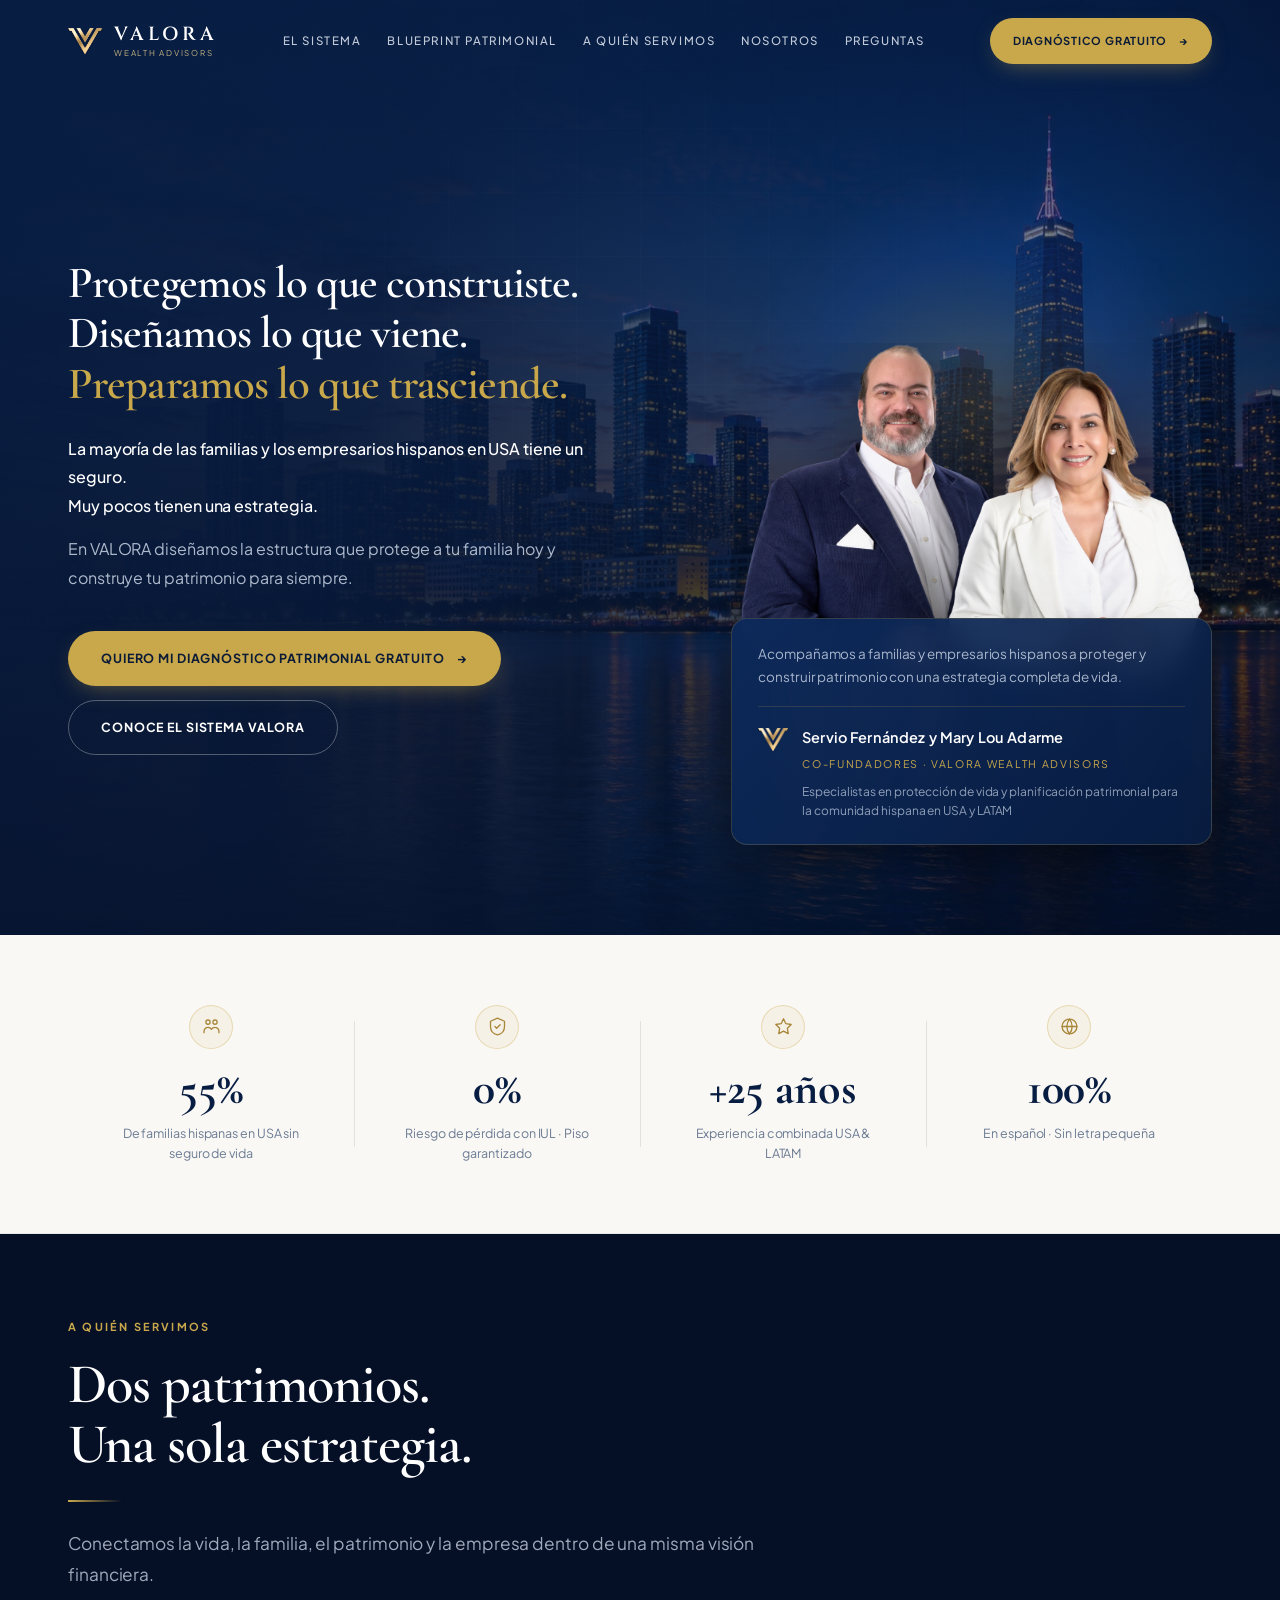
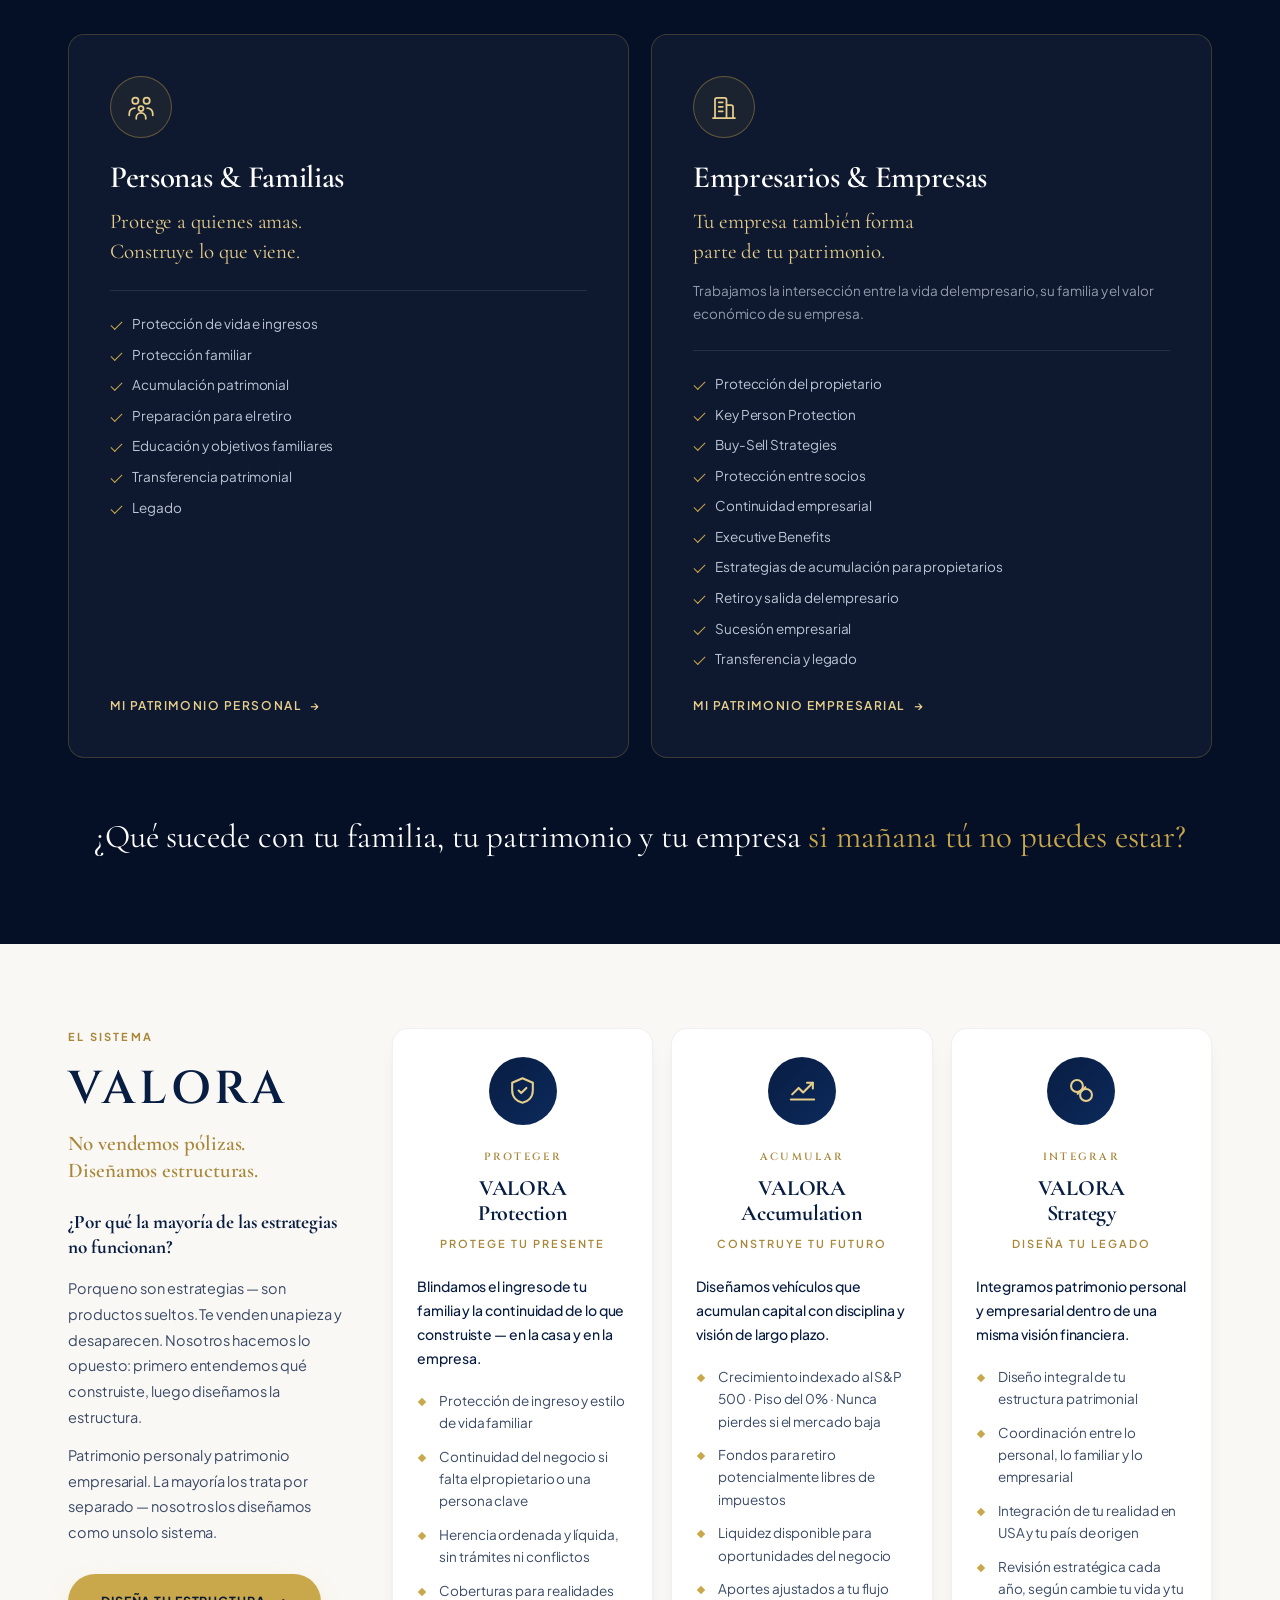
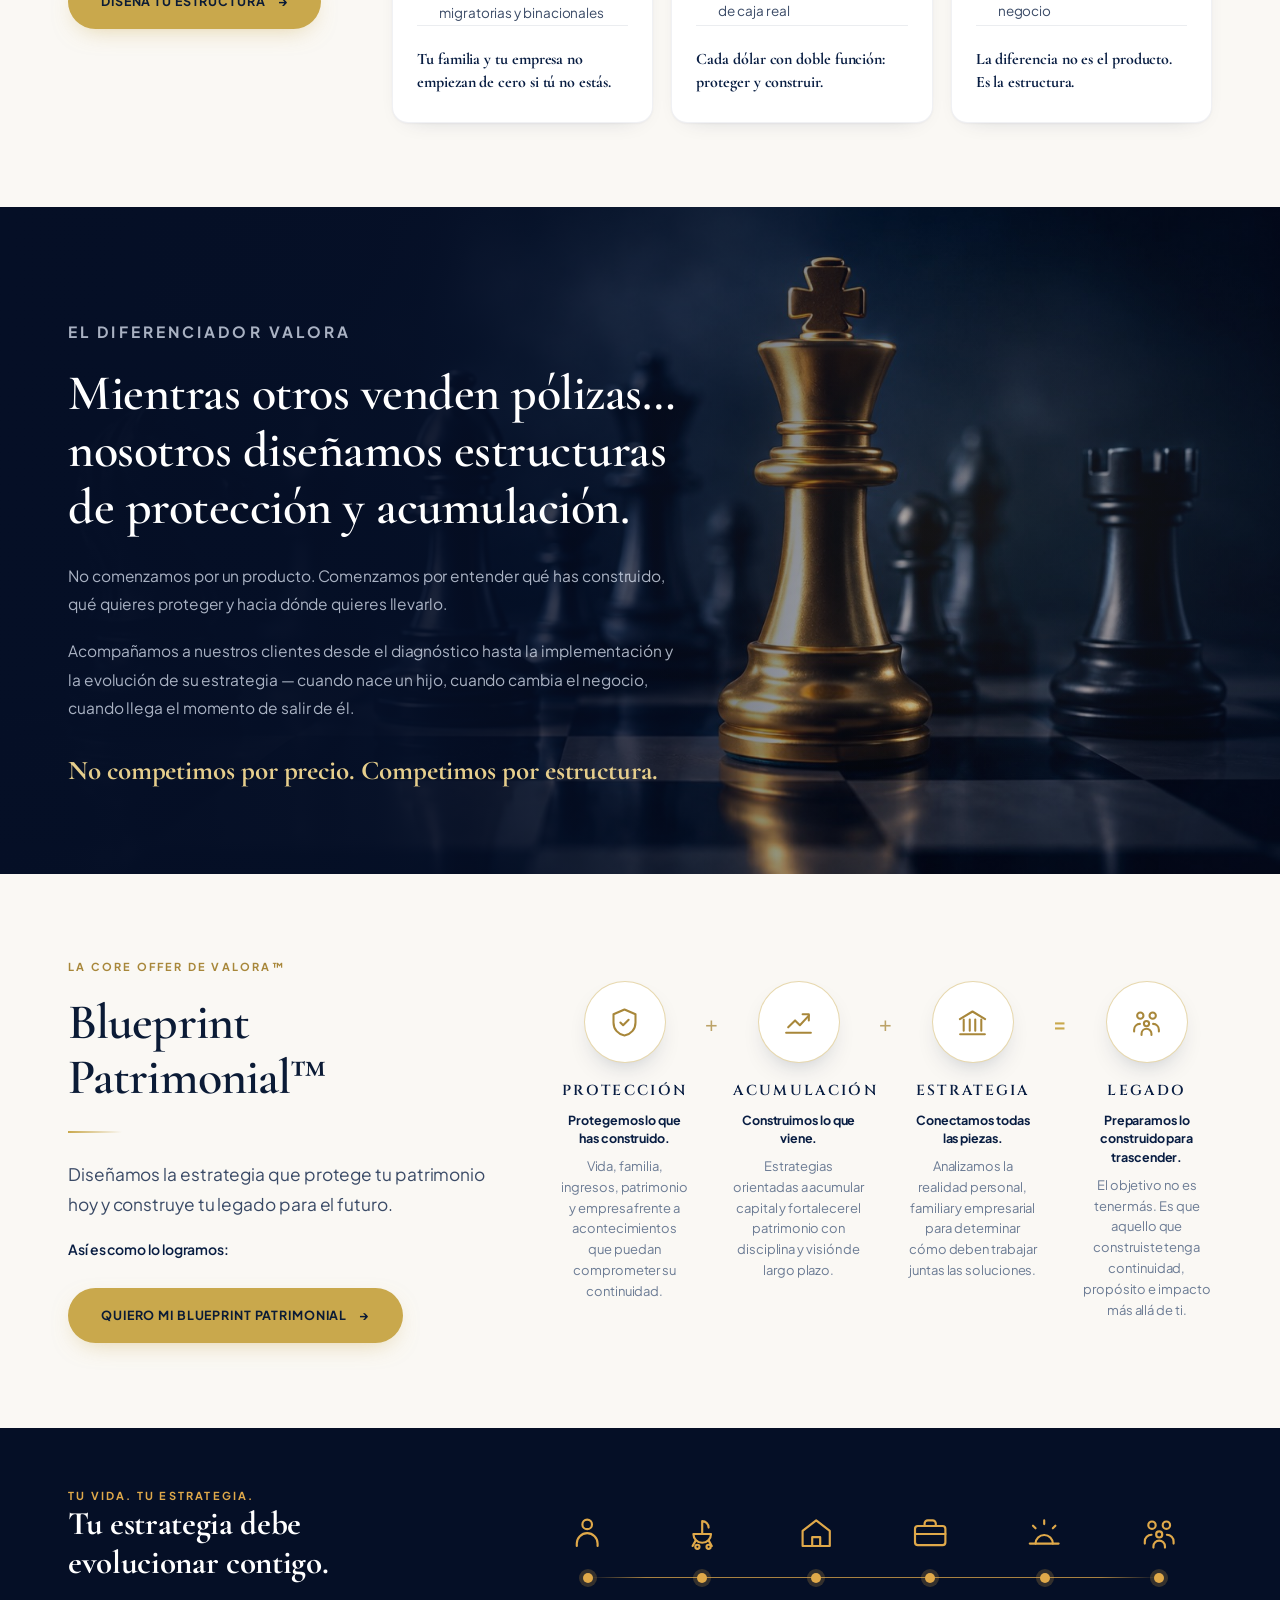
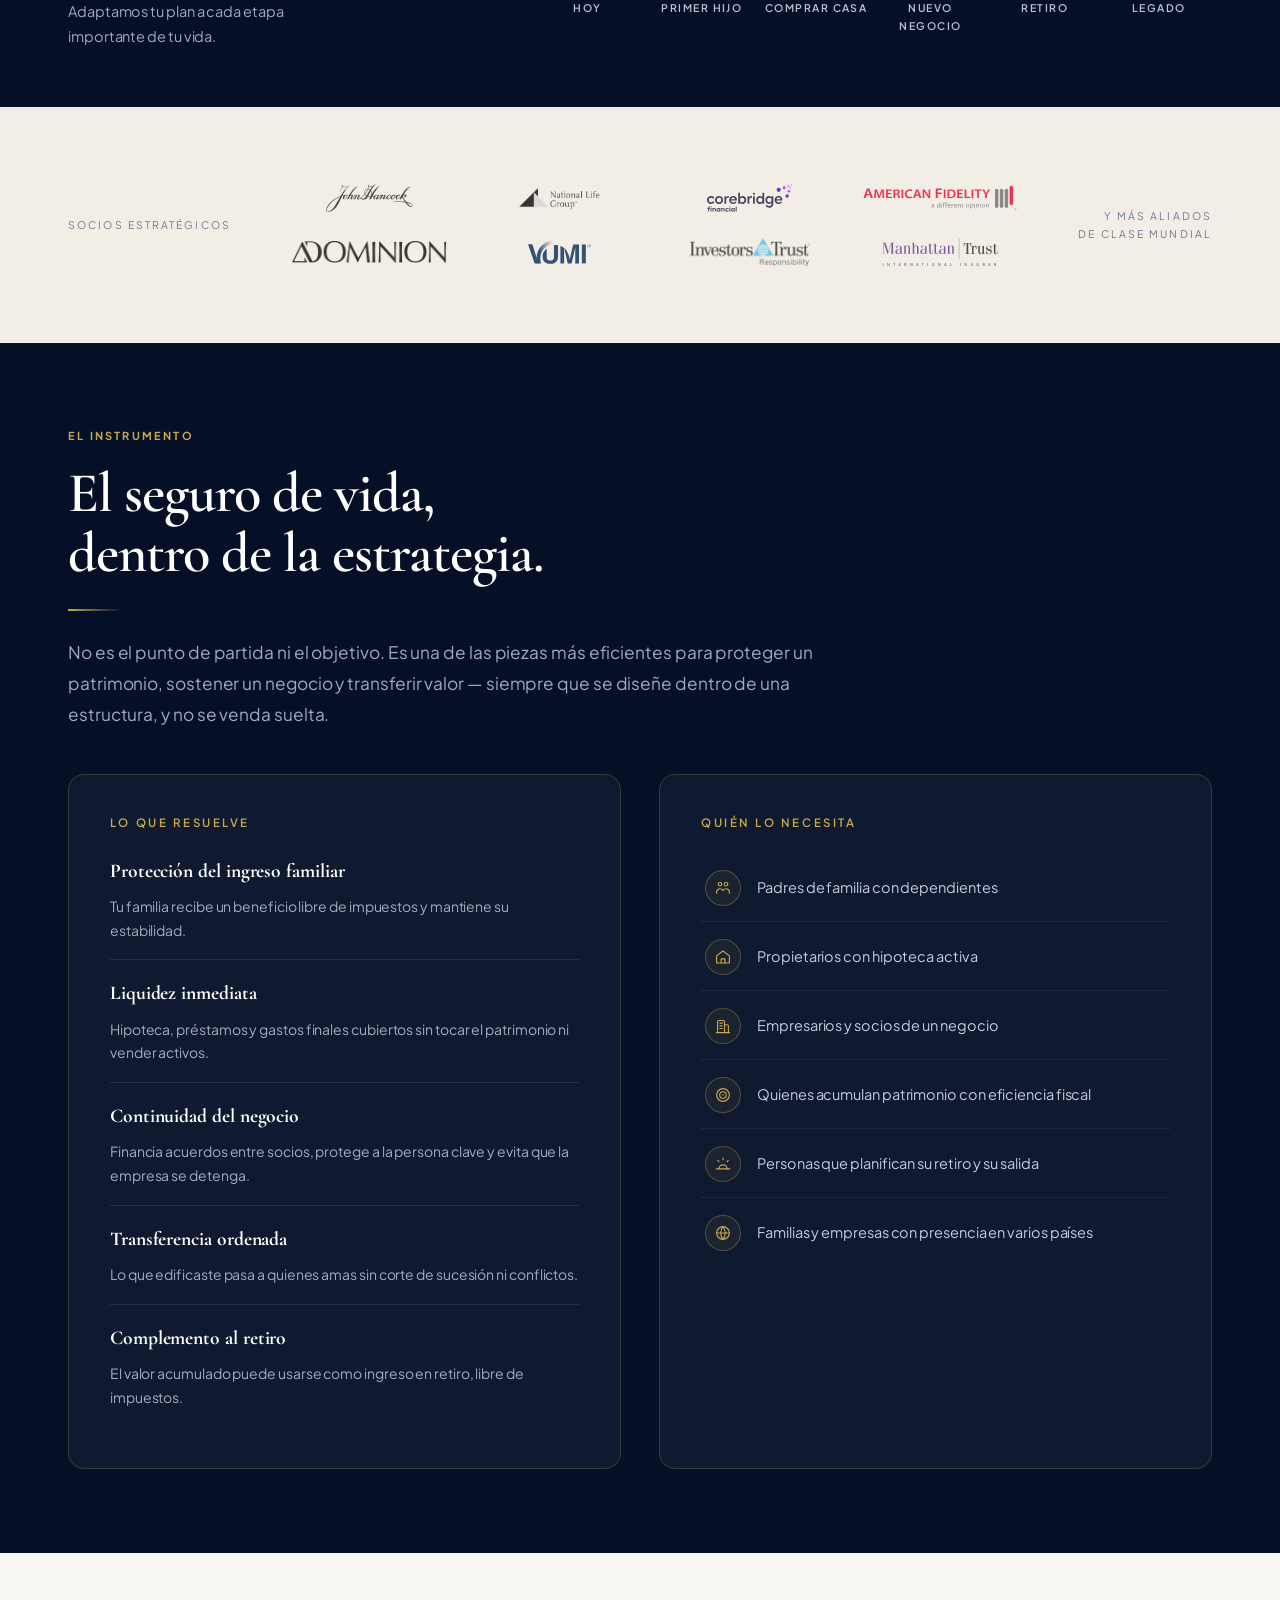
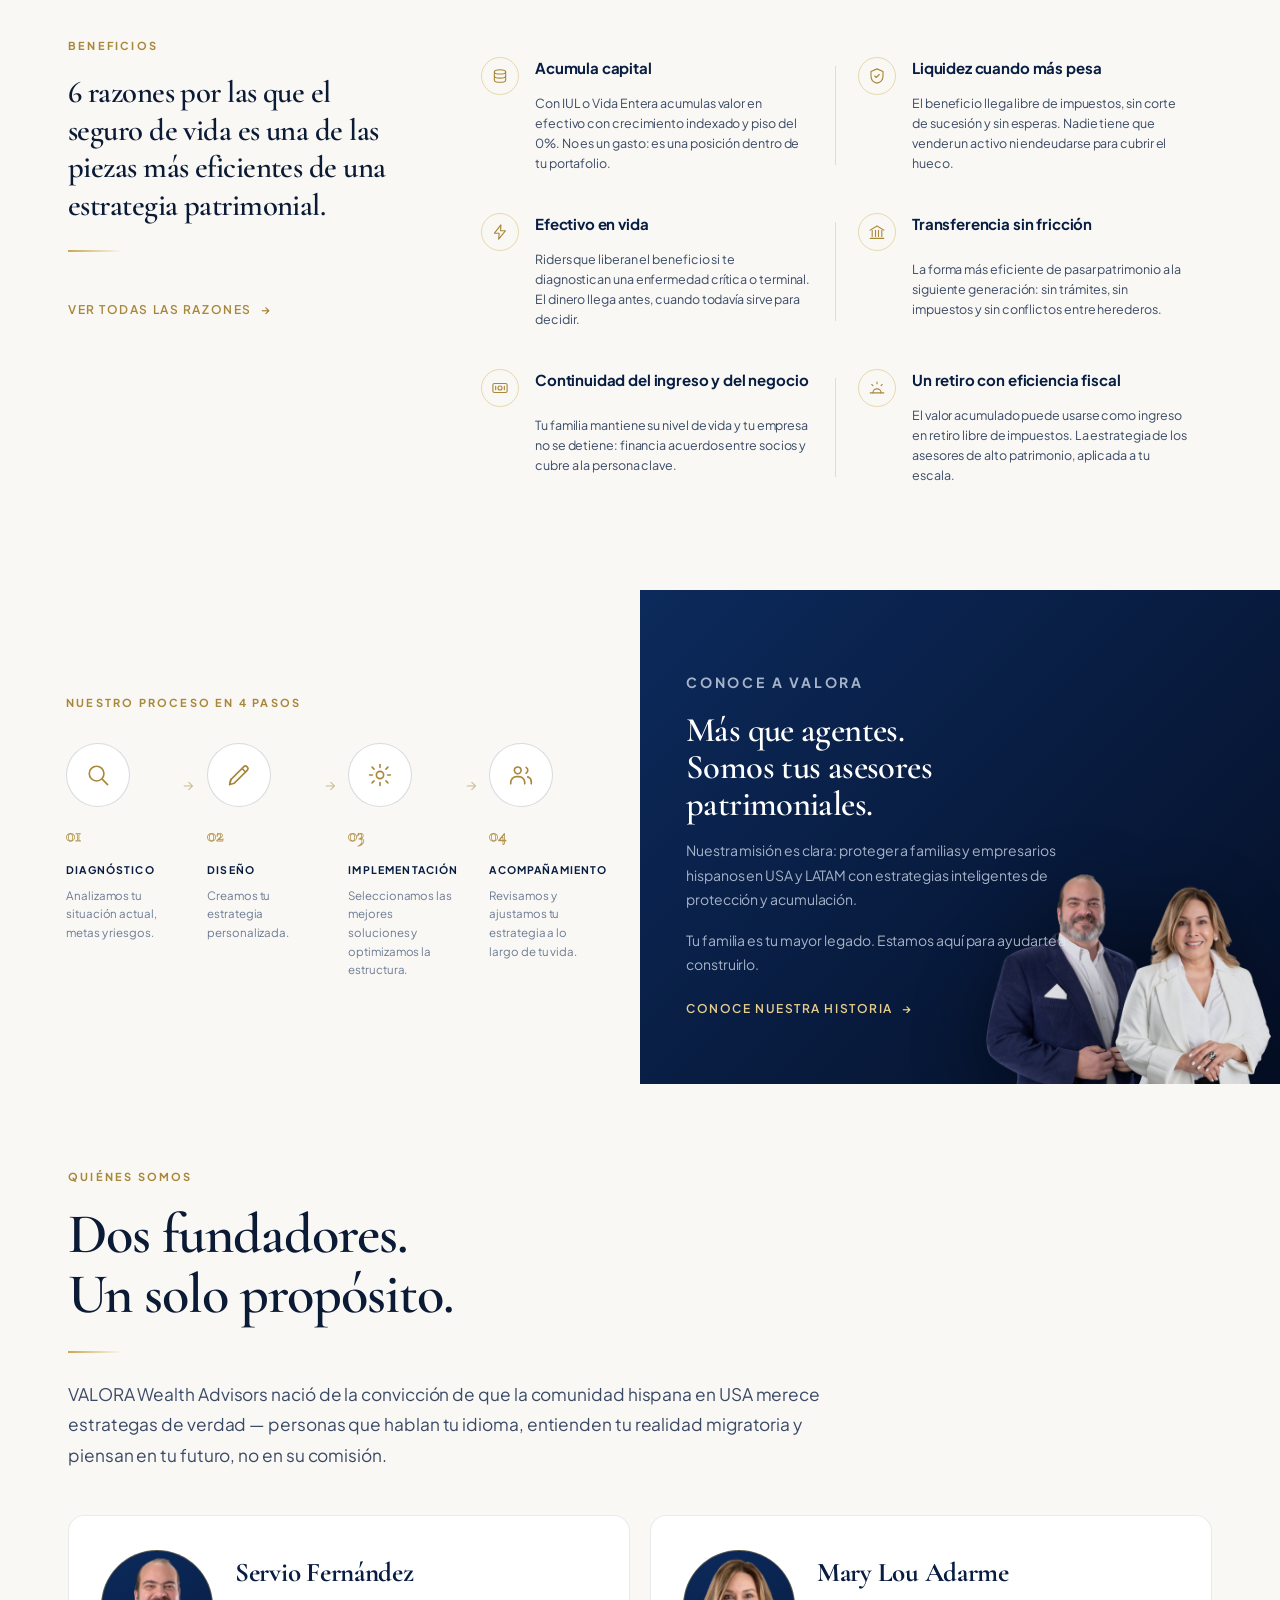
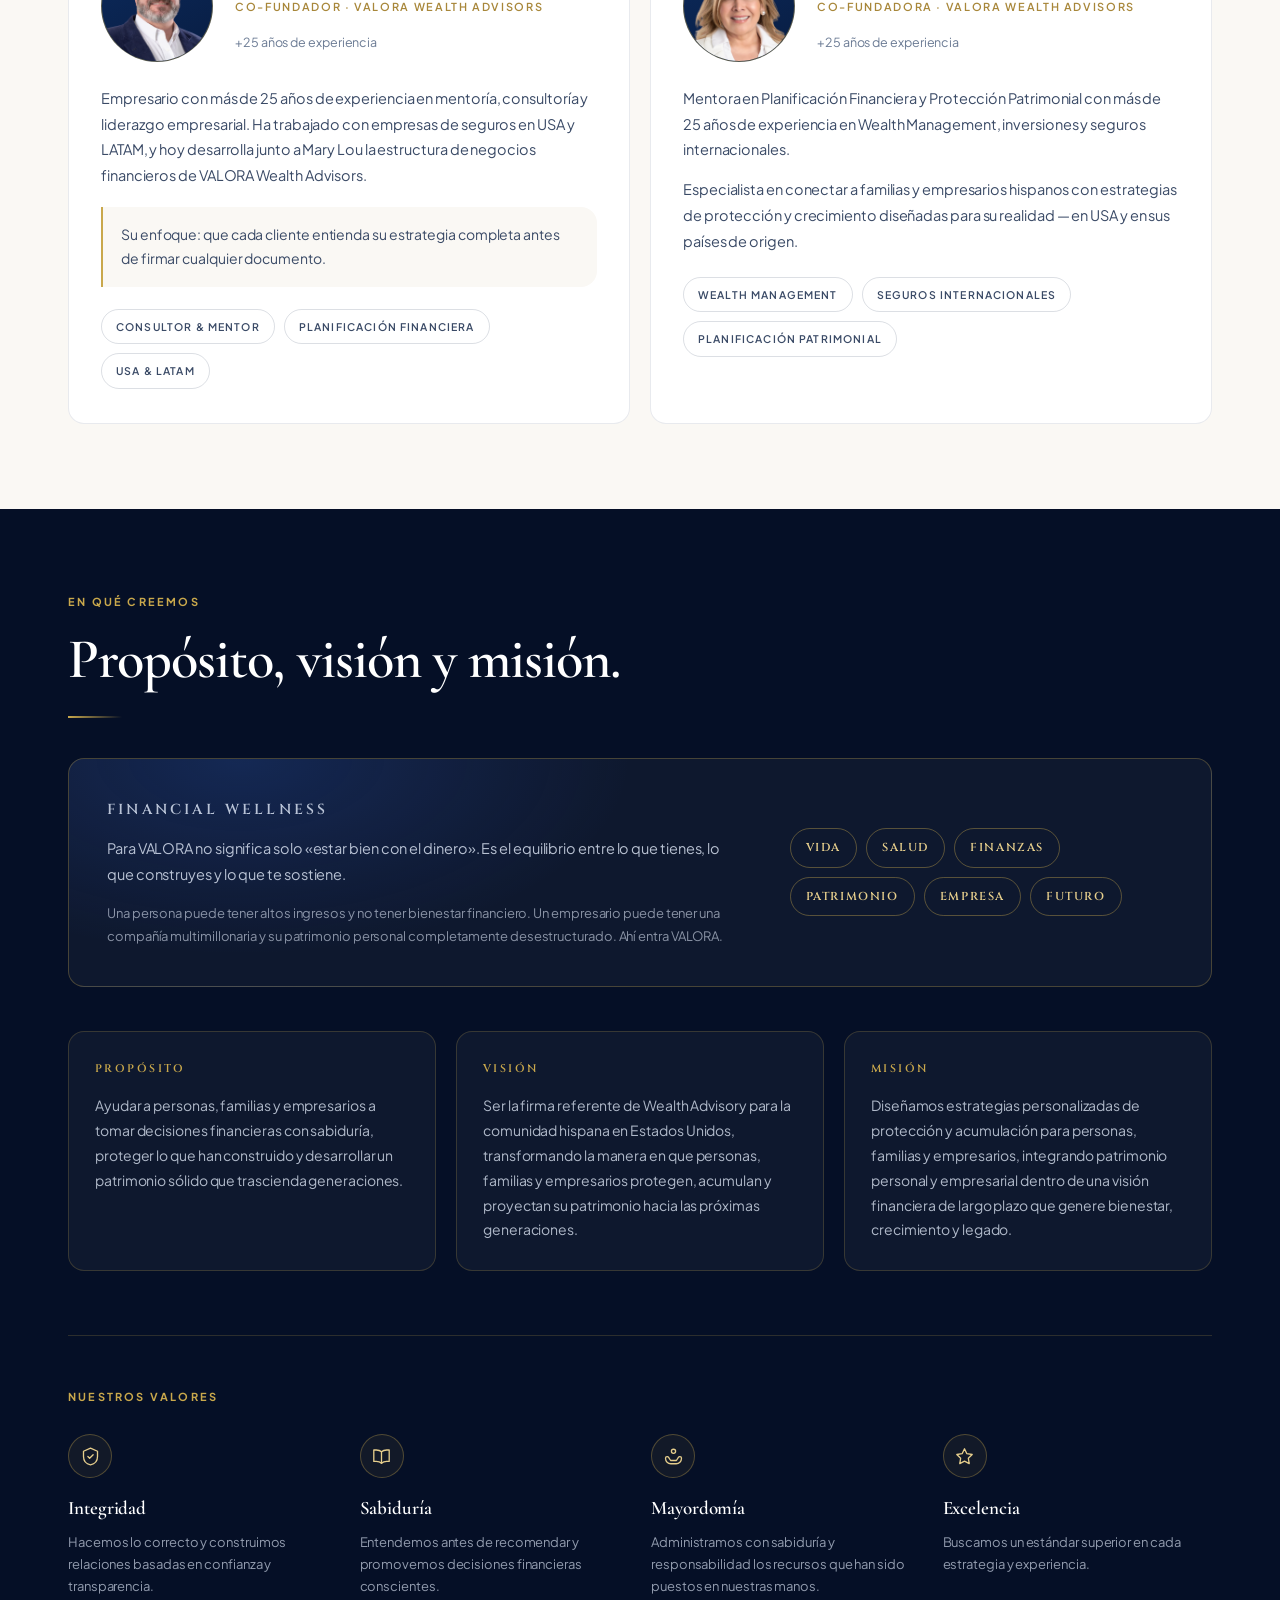
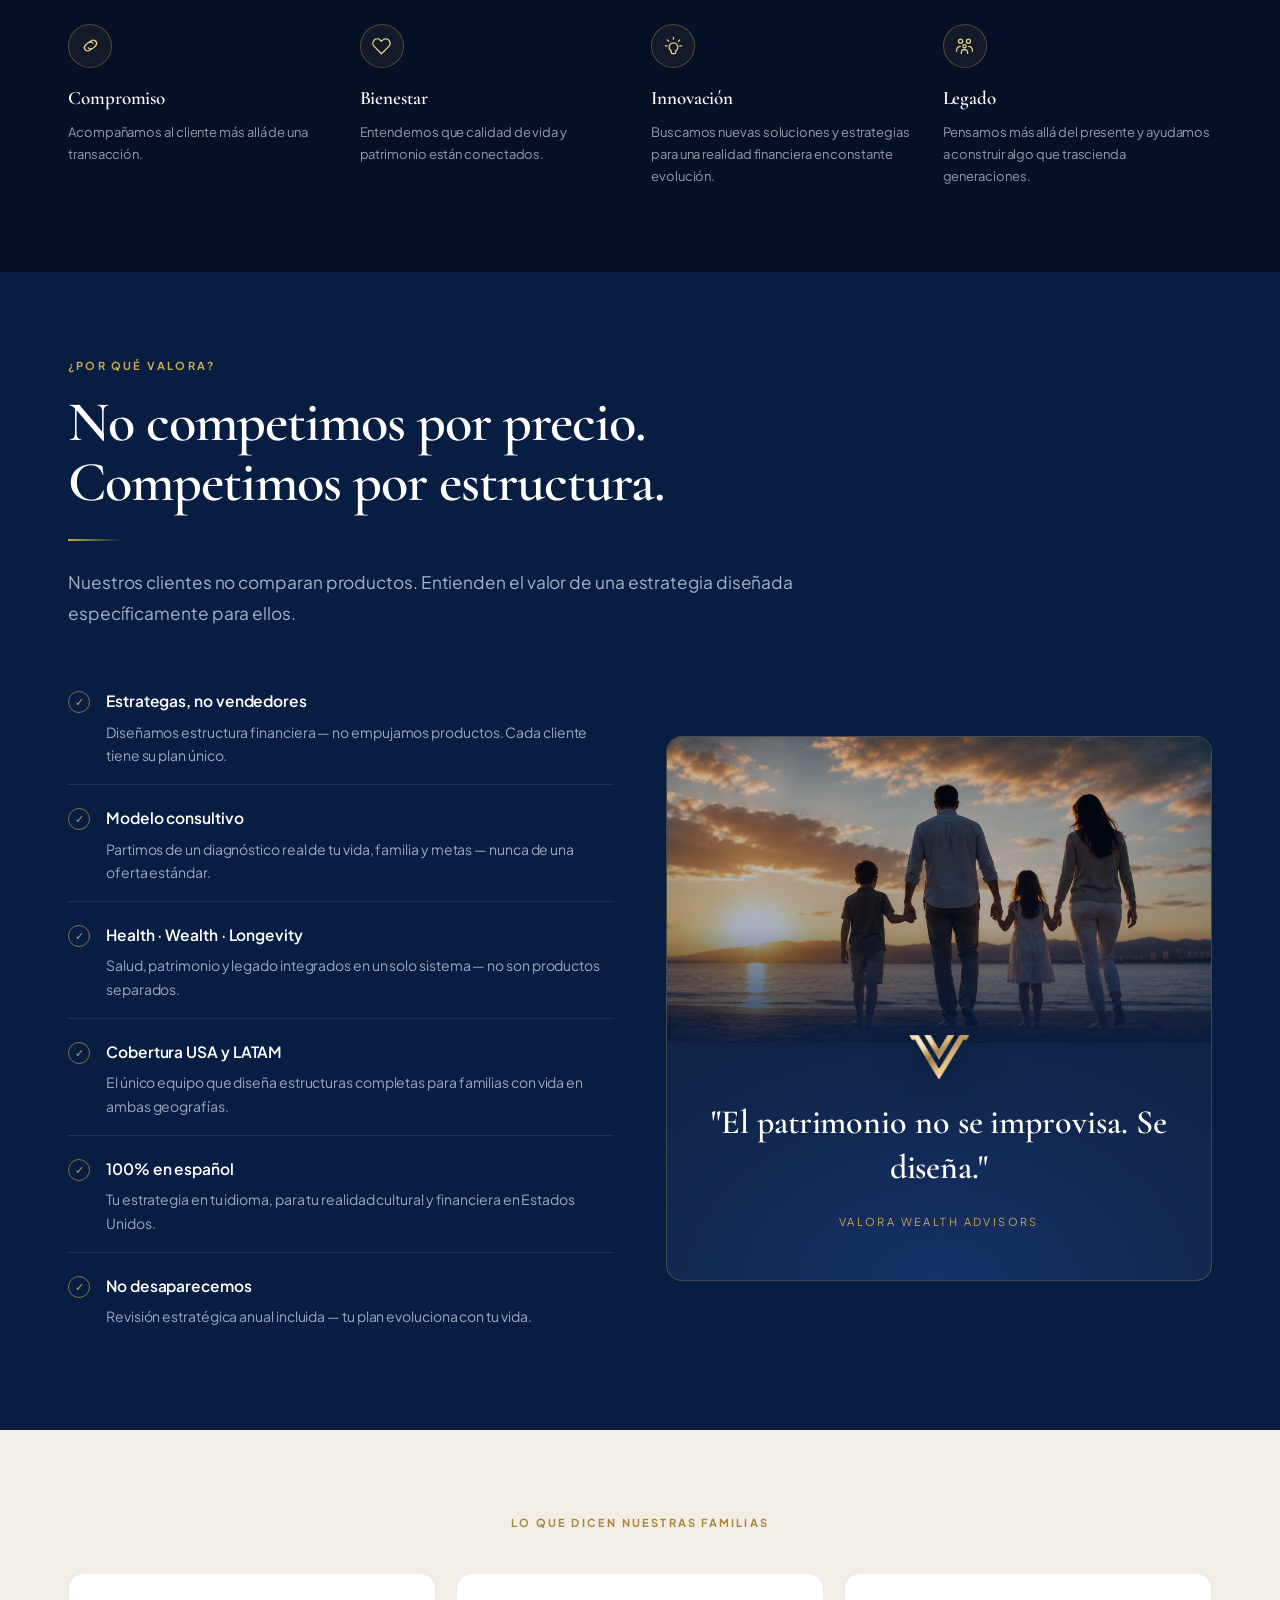
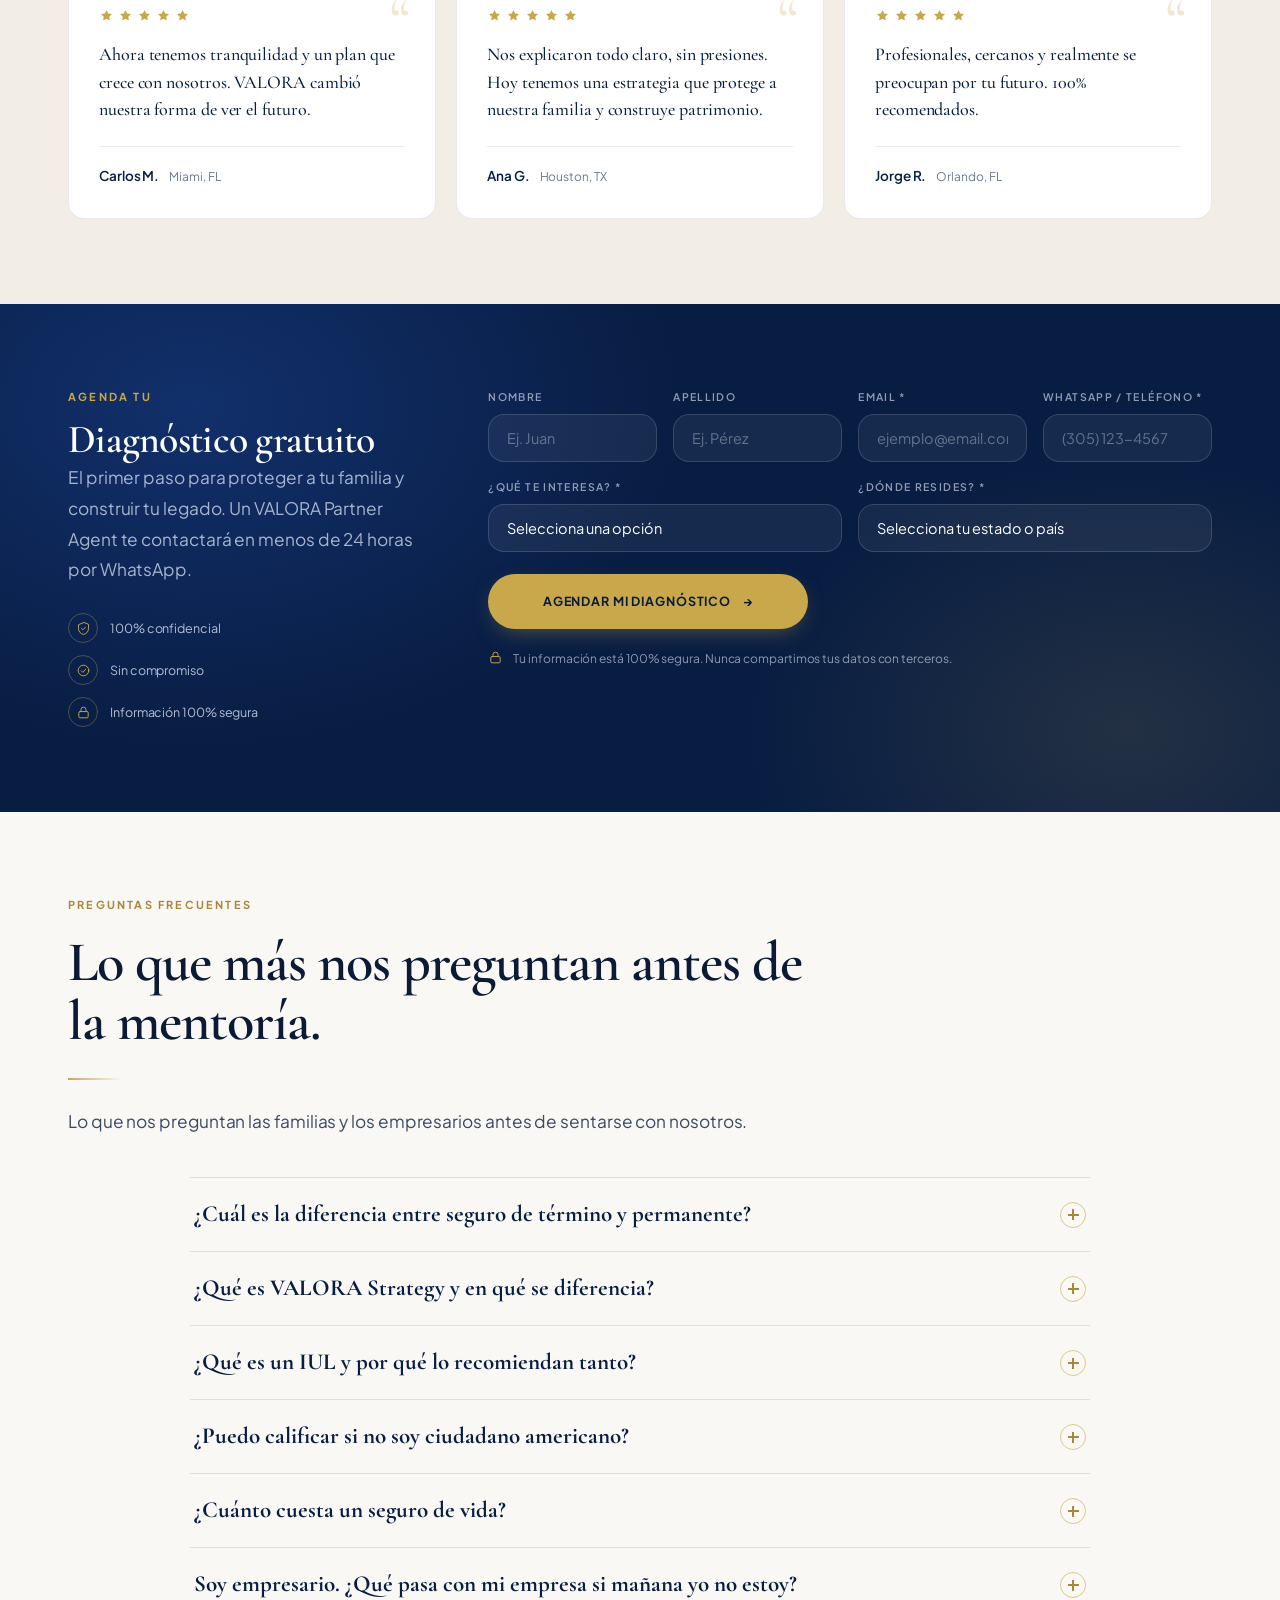
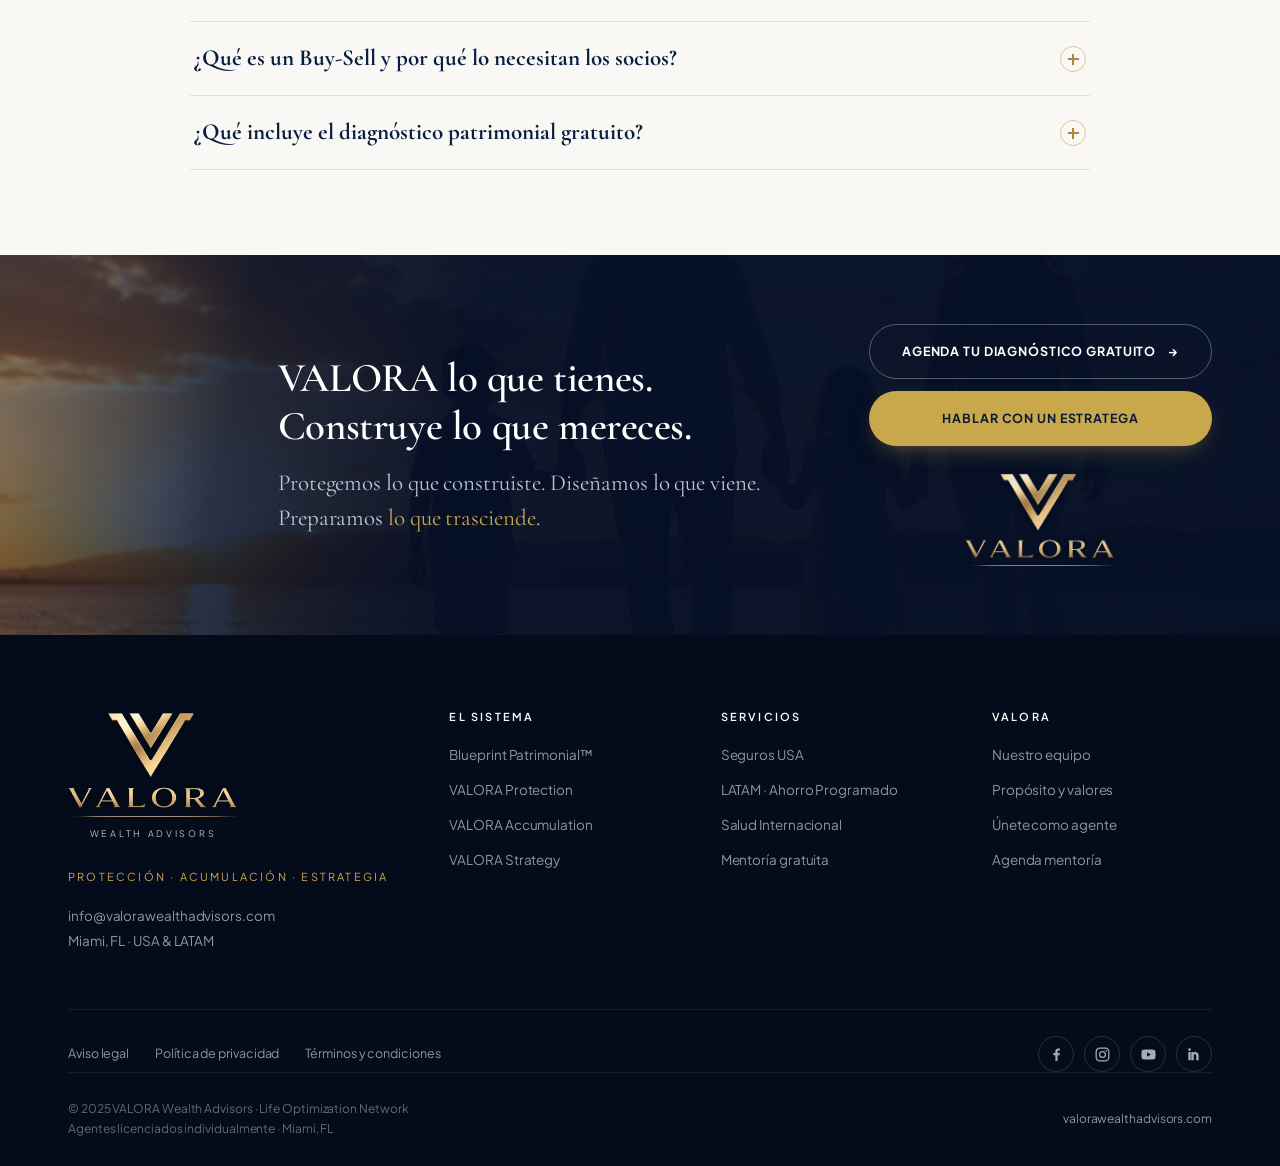
==== index.html @ c7c979b7 "La fórmula es Protección + Acumulación + Estrategia = Legado El último conector deja de ser una flec" ====
<!doctype html>
<html lang="es">
<head>
<meta charset="utf-8">
<meta name="viewport" content="width=device-width,initial-scale=1">
<title>VALORA Wealth Advisors — Protegemos lo que construiste. Diseñamos lo que viene.</title>
<meta name="description" content="Diseñamos la estrategia que protege tu patrimonio hoy y construye tu legado para el futuro. Protección, acumulación y planificación patrimonial para familias y empresarios hispanos en USA y LATAM. 100% en español.">
<link rel="canonical" href="https://valorawealthadvisors.com/">
<meta name="theme-color" content="#081D42">

<meta property="og:type" content="website">
<meta property="og:locale" content="es_ES">
<meta property="og:site_name" content="VALORA">
<meta property="og:url" content="https://valorawealthadvisors.com/">
<meta property="og:title" content="VALORA Wealth Advisors — Protegemos lo que construiste. Diseñamos lo que viene.">
<meta property="og:description" content="La mayoría de familias y empresarios hispanos en USA tiene un seguro. Muy pocos tienen una estrategia.">
<meta property="og:image" content="https://valorawealthadvisors.com/assets/og-image.png">
<meta property="og:image:width" content="1200">
<meta property="og:image:height" content="630">
<meta name="twitter:card" content="summary_large_image">

<link rel="icon" href="/assets/favicon.png" type="image/png">
<link rel="apple-touch-icon" href="/assets/apple-touch-icon.png">

<link rel="preconnect" href="https://fonts.googleapis.com">
<link rel="preconnect" href="https://fonts.gstatic.com" crossorigin>
<link href="https://fonts.googleapis.com/css2?family=Cinzel:wght@400;600&family=Cormorant+Garamond:wght@300;400;500;600;700&family=Plus+Jakarta+Sans:wght@300;400;500;600;700;800&display=swap" rel="stylesheet">
<link rel="preload" as="image" href="/assets/hero-skyline.jpg" fetchpriority="high">
<link rel="stylesheet" href="/styles.css">
</head>
<body>

<!-- ═══════════ HEADER ═══════════ -->
<header class="hdr" id="hdr">
  <div class="wrap">
    <a class="brand" href="#top" aria-label="VALORA — inicio">
      <img src="/assets/mark.png" alt="" width="34">
      <span class="brand-txt"><b>VALORA</b><span>Wealth Advisors</span></span>
    </a>
    <nav class="nav" id="nav">
      <a href="#sistema">El Sistema</a>
      <a href="#blueprint">Blueprint Patrimonial</a>
      <a href="#rutas">A quién servimos</a>
      <a href="#nosotros">Nosotros</a>
      <a href="#preguntas">Preguntas</a>
    </nav>
    <a class="btn btn-gold" href="#diagnostico">Diagnóstico gratuito<span class="ar">→</span></a>
    <button class="burger" id="burger" aria-label="Abrir menú" aria-expanded="false" aria-controls="nav">
      <span></span><span></span><span></span>
    </button>
  </div>
</header>

<!-- ═══════════ 1 · HERO ═══════════ -->
<section class="hero" id="top">
  <div class="wrap">
    <div class="hero-grid">
      <div>
        <h1>
          <span>Protegemos lo que construiste.</span>
          <span>Diseñamos lo que viene.</span>
          <span class="gold">Preparamos lo que trasciende.</span>
        </h1>
        <p class="hero-sub">
          <b>La mayoría de las familias y los empresarios hispanos en USA tiene un seguro.<br>Muy pocos tienen una estrategia.</b>
          En VALORA diseñamos la estructura que protege a tu familia hoy
          y construye tu patrimonio para siempre.
        </p>
        <div class="hero-cta">
          <a class="btn btn-gold" href="#diagnostico">Quiero mi diagnóstico patrimonial gratuito<span class="ar">→</span></a>
          <a class="btn btn-ghost" href="#sistema">Conoce el Sistema VALORA</a>
        </div>
      </div>

      <div>
        <div class="hero-art">
          <div class="founders-img">
            <img src="/assets/servio.png" alt="Servio Fernández, Co-Fundador de VALORA Wealth Advisors" width="700" height="867" fetchpriority="high">
            <img src="/assets/marylou.png" alt="Mary Lou Adarme, Co-Fundadora de VALORA Wealth Advisors" width="700" height="891" fetchpriority="high">
          </div>
        </div>
        <div class="founders-card">
          <p>Acompañamos a familias y empresarios hispanos a proteger y construir patrimonio con una estrategia completa de vida.</p>
          <div class="who">
            <img src="/assets/mark.png" alt="">
            <div>
              <b>Servio Fernández y Mary Lou Adarme</b>
              <em>Co-Fundadores · VALORA Wealth Advisors</em>
              <small>Especialistas en protección de vida y planificación patrimonial para la comunidad hispana en USA y LATAM</small>
            </div>
          </div>
        </div>
      </div>
    </div>
  </div>
</section>

<!-- ═══════════ 2 · TRUST BAR ═══════════ -->
<section class="trust">
  <div class="wrap">
    <div class="trust-grid rv">
      <div class="trust-item"><span class="ico" aria-hidden="true"><svg viewBox="0 0 24 24" fill="none" stroke="currentColor" stroke-width="1.5" stroke-linecap="round" stroke-linejoin="round"><circle cx="8" cy="7" r="2.4"/><circle cx="16" cy="7" r="2.4"/><path d="M3.5 19v-1.5A4.5 4.5 0 0 1 8 13c1.6 0 3 .8 4 2.1"/><path d="M12 15.1A4.5 4.5 0 0 1 16 13a4.5 4.5 0 0 1 4.5 4.5V19"/></svg></span><b>55%</b><span class="txt">De familias hispanas en USA sin seguro de vida</span></div>
      <div class="trust-item"><span class="ico" aria-hidden="true"><svg viewBox="0 0 24 24" fill="none" stroke="currentColor" stroke-width="1.5" stroke-linecap="round" stroke-linejoin="round"><path d="M12 2.5 4 6v6c0 5 3.4 8.6 8 9.5 4.6-.9 8-4.5 8-9.5V6z"/><path d="m9 12 2 2 4-4"/></svg></span><b>0%</b><span class="txt">Riesgo de pérdida con IUL · Piso garantizado</span></div>
      <div class="trust-item"><span class="ico" aria-hidden="true"><svg viewBox="0 0 24 24" fill="none" stroke="currentColor" stroke-width="1.5" stroke-linecap="round" stroke-linejoin="round"><path d="m12 3.2 2.7 5.6 6.1.9-4.4 4.3 1 6.1-5.4-2.9-5.4 2.9 1-6.1L3.2 9.7l6.1-.9z"/></svg></span><b>+25 años</b><span class="txt">Experiencia combinada USA &amp; LATAM</span></div>
      <div class="trust-item"><span class="ico" aria-hidden="true"><svg viewBox="0 0 24 24" fill="none" stroke="currentColor" stroke-width="1.5" stroke-linecap="round" stroke-linejoin="round"><circle cx="12" cy="12" r="8.5"/><path d="M3.5 12h17"/><path d="M12 3.5a13.5 13.5 0 0 1 0 17 13.5 13.5 0 0 1 0-17z"/></svg></span><b>100%</b><span class="txt">En español · Sin letra pequeña</span></div>
    </div>
  </div>
</section>

<!-- ═══════════ 2b · A QUIÉN SERVIMOS ═══════════ -->
<section class="sec rutas darker" id="rutas">
  <div class="wrap">
    <div class="rv rutas-head">
      <p class="eyebrow">A quién servimos</p>
      <h2 class="h2">Dos patrimonios.<br>Una sola estrategia.</h2>
      <div class="rule"></div>
      <p class="lead">
        Conectamos la vida, la familia, el patrimonio y la empresa dentro de
        una misma visión financiera.
      </p>
    </div>

    <div class="rutas-grid">
      <article class="ruta rv">
        <span class="ruta-ico" aria-hidden="true"><svg viewBox="0 0 24 24" fill="none" stroke="currentColor" stroke-width="1.4" stroke-linecap="round" stroke-linejoin="round"><circle cx="7.5" cy="7" r="2.5"/><circle cx="16.5" cy="7" r="2.5"/><circle cx="12" cy="13.2" r="2"/><path d="M2.6 18.6v-1.3A4.4 4.4 0 0 1 7 12.9"/><path d="M17 12.9a4.4 4.4 0 0 1 4.4 4.4v1.3"/><path d="M8.2 21.4v-.9a3.8 3.8 0 0 1 7.6 0v.9"/></svg></span>
        <h3>Personas &amp; Familias</h3>
        <p class="ruta-claim">Protege a quienes amas.<br>Construye lo que viene.</p>
        <ul>
            <li>Protección de vida e ingresos</li>
            <li>Protección familiar</li>
            <li>Acumulación patrimonial</li>
            <li>Preparación para el retiro</li>
            <li>Educación y objetivos familiares</li>
            <li>Transferencia patrimonial</li>
            <li>Legado</li>
        </ul>
        <a class="link-more" href="#diagnostico">Mi patrimonio personal<span class="ar">→</span></a>
      </article>

      <article class="ruta rv">
        <span class="ruta-ico" aria-hidden="true"><svg viewBox="0 0 24 24" fill="none" stroke="currentColor" stroke-width="1.4" stroke-linecap="round" stroke-linejoin="round"><path d="M3.2 20.8h17.6"/><path d="M4.8 20.8V6.2a1.6 1.6 0 0 1 1.6-1.6h6a1.6 1.6 0 0 1 1.6 1.6v14.6"/><path d="M14 10.4h3.6a1.6 1.6 0 0 1 1.6 1.6v8.8"/><path d="M7.8 8.2h3.2M7.8 11.8h3.2M7.8 15.4h3.2"/></svg></span>
        <h3>Empresarios &amp; Empresas</h3>
        <p class="ruta-claim">Tu empresa también forma<br>parte de tu patrimonio.</p>
        <p class="ruta-sub">
          Trabajamos la intersección entre la vida del empresario, su familia
          y el valor económico de su empresa.
        </p>
        <ul>
            <li>Protección del propietario</li>
            <li>Key Person Protection</li>
            <li>Buy-Sell Strategies</li>
            <li>Protección entre socios</li>
            <li>Continuidad empresarial</li>
            <li>Executive Benefits</li>
            <li>Estrategias de acumulación para propietarios</li>
            <li>Retiro y salida del empresario</li>
            <li>Sucesión empresarial</li>
            <li>Transferencia y legado</li>
        </ul>
        <a class="link-more" href="#diagnostico">Mi patrimonio empresarial<span class="ar">→</span></a>
      </article>
    </div>

    <p class="rutas-q rv">
      ¿Qué sucede con tu familia, tu patrimonio y tu empresa
      <span class="gold">si mañana tú no puedes estar?</span>
    </p>
  </div>
</section>

<!-- ═══════════ 3 · EL SISTEMA VALORA ═══════════ -->
<section class="sec" id="sistema">
  <div class="wrap">
    <div class="sys-layout">
      <div class="sys-intro rv">
        <p class="eyebrow on-light">El Sistema</p>
        <h2 class="h2"><span class="wordmark">VALORA</span></h2>
        <p class="claim">No vendemos pólizas.<br>Diseñamos estructuras.</p>
        <p class="sys-q">¿Por qué la mayoría de las estrategias no funcionan?</p>
        <p class="lead">
          Porque no son estrategias — son productos sueltos. Te venden una pieza y desaparecen.
          Nosotros hacemos lo opuesto: primero entendemos qué construiste, luego diseñamos la estructura.
        </p>
        <p class="lead">Patrimonio personal y patrimonio empresarial. La mayoría los trata por separado — nosotros los diseñamos como un solo sistema.</p>
        <a class="btn btn-gold sys-cta" href="#diagnostico">Diseña tu estructura<span class="ar">→</span></a>
      </div>

      <div class="cards-3">
        <article class="card rv">
          <div class="card-ico" aria-hidden="true">
            <svg viewBox="0 0 24 24" fill="none" stroke="currentColor" stroke-width="1.6" stroke-linecap="round" stroke-linejoin="round"><path d="M12 2.5 4 6v6c0 5 3.4 8.6 8 9.5 4.6-.9 8-4.5 8-9.5V6z"/><path d="m9 12 2 2 4-4"/></svg>
          </div>
          <p class="verb">Proteger</p>
          <h3><span>VALORA</span>Protection</h3>
          <p class="sub">Protege tu presente</p>
          <p class="body">Blindamos el ingreso de tu familia y la continuidad de lo que construiste — en la casa y en la empresa.</p>
          <ul>
          <li>Protección de ingreso y estilo de vida familiar</li>
          <li>Continuidad del negocio si falta el propietario o una persona clave</li>
          <li>Herencia ordenada y líquida, sin trámites ni conflictos</li>
          <li>Coberturas para realidades migratorias y binacionales</li>
          </ul>
          <p class="close">Tu familia y tu empresa no empiezan de cero si tú no estás.</p>
        </article>
        <article class="card rv">
          <div class="card-ico" aria-hidden="true">
            <svg viewBox="0 0 24 24" fill="none" stroke="currentColor" stroke-width="1.6" stroke-linecap="round" stroke-linejoin="round"><path d="M3 19h18"/><path d="m4 15 5-5 3.5 3.5L20 6"/><path d="M20 10.5V6h-4.5"/></svg>
          </div>
          <p class="verb">Acumular</p>
          <h3><span>VALORA</span>Accumulation</h3>
          <p class="sub">Construye tu futuro</p>
          <p class="body">Diseñamos vehículos que acumulan capital con disciplina y visión de largo plazo.</p>
          <ul>
          <li>Crecimiento indexado al S&amp;P 500 · Piso del 0% · Nunca pierdes si el mercado baja</li>
          <li>Fondos para retiro potencialmente libres de impuestos</li>
          <li>Liquidez disponible para oportunidades del negocio</li>
          <li>Aportes ajustados a tu flujo de caja real</li>
          </ul>
          <p class="close">Cada dólar con doble función: proteger y construir.</p>
        </article>
        <article class="card rv">
          <div class="card-ico" aria-hidden="true">
            <svg viewBox="0 0 24 24" fill="none" stroke="currentColor" stroke-width="1.6" stroke-linecap="round" stroke-linejoin="round"><circle cx="8.5" cy="8.5" r="4.6"/><circle cx="15.5" cy="15.5" r="4.6"/><path d="M12.2 12.2 15 9.4M9 14.6l2.8-2.8"/></svg>
          </div>
          <p class="verb">Integrar</p>
          <h3><span>VALORA</span>Strategy</h3>
          <p class="sub">Diseña tu legado</p>
          <p class="body">Integramos patrimonio personal y empresarial dentro de una misma visión financiera.</p>
          <ul>
          <li>Diseño integral de tu estructura patrimonial</li>
          <li>Coordinación entre lo personal, lo familiar y lo empresarial</li>
          <li>Integración de tu realidad en USA y tu país de origen</li>
          <li>Revisión estratégica cada año, según cambie tu vida y tu negocio</li>
          </ul>
          <p class="close">La diferencia no es el producto. Es la estructura.</p>
        </article>
      </div>
    </div>
  </div>
</section>

<!-- ═══════════ 4 · DIFERENCIADOR ═══════════ -->
<section class="sec diff">
  <div class="wrap">
    <div class="diff-grid">
      <div class="rv">
        <p class="eyebrow">El diferenciador VALORA</p>
        <h2>
          Mientras otros venden pólizas…<br>
          nosotros diseñamos estructuras<br>
          de protección y acumulación.
        </h2>
        <p>No comenzamos por un producto. Comenzamos por entender qué has construido,
           qué quieres proteger y hacia dónde quieres llevarlo.</p>
        <p>
          Acompañamos a nuestros clientes desde el diagnóstico hasta la implementación
          y la evolución de su estrategia — cuando nace un hijo, cuando cambia el negocio,
          cuando llega el momento de salir de él.
        </p>
        <p class="punch">No competimos por precio. Competimos por estructura.</p>
      </div>
    </div>
  </div>
</section>

<!-- ═══════════ 5b · EL BLUEPRINT VALORA ═══════════ -->
<section class="sec blueprint" id="blueprint">
  <div class="wrap">
    <div class="bp-grid">
      <div class="rv">
        <p class="eyebrow on-light">La Core Offer de VALORA&trade;</p>
        <h2 class="h2 bp-oferta">Blueprint<br>Patrimonial&trade;</h2>
        <div class="rule"></div>
        <p class="lead">
          Diseñamos la estrategia que protege tu patrimonio hoy
          y construye tu legado para el futuro.
        </p>
        <p class="bp-kicker">Así es como lo logramos:</p>
        <a class="btn btn-gold bp-cta" href="#diagnostico">Quiero mi Blueprint Patrimonial<span class="ar">→</span></a>
      </div>
      <div class="bp-flow">
        <div class="bp-step rv">
          <span class="bp-ico" aria-hidden="true"><svg viewBox="0 0 24 24" fill="none" stroke="currentColor" stroke-width="1.5" stroke-linecap="round" stroke-linejoin="round"><path d="M12 2.5 4 6v6c0 5 3.4 8.6 8 9.5 4.6-.9 8-4.5 8-9.5V6z"/><path d="m9 12 2 2 4-4"/></svg></span>
          <h3>Protección</h3>
          <b class="bp-claim">Protegemos lo que has construido.</b>
          <p>Vida, familia, ingresos, patrimonio y empresa frente a acontecimientos que puedan comprometer su continuidad.</p>
        </div>
        <span class="bp-arrow" aria-hidden="true">+</span>
        <div class="bp-step rv">
          <span class="bp-ico" aria-hidden="true"><svg viewBox="0 0 24 24" fill="none" stroke="currentColor" stroke-width="1.5" stroke-linecap="round" stroke-linejoin="round"><path d="M3 19.5h18"/><path d="m4.5 15.5 5-5 3.5 3.5 6.5-7"/><path d="M19.5 10.5V6H15"/></svg></span>
          <h3>Acumulación</h3>
          <b class="bp-claim">Construimos lo que viene.</b>
          <p>Estrategias orientadas a acumular capital y fortalecer el patrimonio con disciplina y visión de largo plazo.</p>
        </div>
        <span class="bp-arrow" aria-hidden="true">+</span>
        <div class="bp-step rv">
          <span class="bp-ico" aria-hidden="true"><svg viewBox="0 0 24 24" fill="none" stroke="currentColor" stroke-width="1.5" stroke-linecap="round" stroke-linejoin="round"><path d="M2.8 9.5 12 4l9.2 5.5"/><path d="M5.6 9.8V18M10 9.8V18M14 9.8V18M18.4 9.8V18"/><path d="M3 20.5h18"/></svg></span>
          <h3>Estrategia</h3>
          <b class="bp-claim">Conectamos todas las piezas.</b>
          <p>Analizamos la realidad personal, familiar y empresarial para determinar cómo deben trabajar juntas las soluciones.</p>
        </div>
        <span class="bp-arrow bp-igual" aria-hidden="true">=</span>
        <div class="bp-step rv">
          <span class="bp-ico" aria-hidden="true"><svg viewBox="0 0 24 24" fill="none" stroke="currentColor" stroke-width="1.5" stroke-linecap="round" stroke-linejoin="round"><circle cx="7.5" cy="7" r="2.3"/><circle cx="16.5" cy="7" r="2.3"/><circle cx="12" cy="12.8" r="1.9"/><path d="M3 18.5v-1.2A4.2 4.2 0 0 1 7.2 13"/><path d="M16.8 13a4.2 4.2 0 0 1 4.2 4.3v1.2"/><path d="M8.4 21v-.8a3.6 3.6 0 0 1 7.2 0v.8"/></svg></span>
          <h3>Legado</h3>
          <b class="bp-claim">Preparamos lo construido para trascender.</b>
          <p>El objetivo no es tener más. Es que aquello que construiste tenga continuidad, propósito e impacto más allá de ti.</p>
        </div>
      </div>
    </div>
  </div>
</section>

<!-- ═══════════ 5c · TU VIDA · TU ESTRATEGIA ═══════════ -->
<section class="sec vida darker">
  <div class="wrap">
    <div class="vida-grid">
      <div class="vida-head rv">
        <p class="eyebrow">Tu vida. Tu estrategia.</p>
        <h3 class="h3">Tu estrategia debe<br>evolucionar contigo.</h3>
        <p class="lead">Adaptamos tu plan a cada etapa<br>importante de tu vida.</p>
      </div>
      <ul class="timeline">
          <li class="rv"><span class="tl-ico" aria-hidden="true"><svg viewBox="0 0 24 24" fill="none" stroke="currentColor" stroke-width="1.5" stroke-linecap="round" stroke-linejoin="round"><circle cx="12" cy="6.5" r="3"/><path d="M5.5 20v-1.5A6.5 6.5 0 0 1 12 12a6.5 6.5 0 0 1 6.5 6.5V20"/></svg></span><span class="tl-dot"></span><b>Hoy</b></li>
          <li class="rv"><span class="tl-ico" aria-hidden="true"><svg viewBox="0 0 24 24" fill="none" stroke="currentColor" stroke-width="1.5" stroke-linecap="round" stroke-linejoin="round"><path d="M6.5 12.5h11a5.5 5.5 0 0 1-11 0z"/><path d="M12 12.5v-8a4 4 0 0 1 4 4"/><path d="M8 16.5 6 20M16 16.5l2 3.5"/><circle cx="9" cy="20.5" r="1.3"/><circle cx="16" cy="20.5" r="1.3"/></svg></span><span class="tl-dot"></span><b>Primer hijo</b></li>
          <li class="rv"><span class="tl-ico" aria-hidden="true"><svg viewBox="0 0 24 24" fill="none" stroke="currentColor" stroke-width="1.5" stroke-linecap="round" stroke-linejoin="round"><path d="M3.5 10.5 12 4l8.5 6.5V20h-17z"/><path d="M9.5 20v-5.5h5V20"/></svg></span><span class="tl-dot"></span><b>Comprar casa</b></li>
          <li class="rv"><span class="tl-ico" aria-hidden="true"><svg viewBox="0 0 24 24" fill="none" stroke="currentColor" stroke-width="1.5" stroke-linecap="round" stroke-linejoin="round"><rect x="2.5" y="7.5" width="19" height="12" rx="1.8"/><path d="M8.5 7.5V6a2 2 0 0 1 2-2h3a2 2 0 0 1 2 2v1.5"/><path d="M2.5 12.5h19"/></svg></span><span class="tl-dot"></span><b>Nuevo negocio</b></li>
          <li class="rv"><span class="tl-ico" aria-hidden="true"><svg viewBox="0 0 24 24" fill="none" stroke="currentColor" stroke-width="1.5" stroke-linecap="round" stroke-linejoin="round"><path d="M3 18.5h18"/><path d="M6.6 18.5a5.4 5.4 0 0 1 10.8 0"/><path d="M12 4v2.3M5 7.3l1.6 1.6M19 7.3l-1.6 1.6"/></svg></span><span class="tl-dot"></span><b>Retiro</b></li>
          <li class="rv"><span class="tl-ico" aria-hidden="true"><svg viewBox="0 0 24 24" fill="none" stroke="currentColor" stroke-width="1.5" stroke-linecap="round" stroke-linejoin="round"><circle cx="7.5" cy="7" r="2.3"/><circle cx="16.5" cy="7" r="2.3"/><circle cx="12" cy="12.8" r="1.9"/><path d="M3 18.5v-1.2A4.2 4.2 0 0 1 7.2 13"/><path d="M16.8 13a4.2 4.2 0 0 1 4.2 4.3v1.2"/><path d="M8.4 21v-.8a3.6 3.6 0 0 1 7.2 0v.8"/></svg></span><span class="tl-dot"></span><b>Legado</b></li>
      </ul>
    </div>
  </div>
</section>

<!-- ═══════════ 6 · CARRIERS ═══════════ -->
<section class="carriers" id="socios">
  <div class="wrap rv">
    <div class="carrier-band">
      <p class="carrier-label">Socios estratégicos</p>
      <ul class="carrier-list">
        <li class="c-jh"><img src="/assets/carriers/john-hancock.svg" alt="John Hancock" loading="lazy"></li>
        <li class="c-nlg"><img src="/assets/carriers/national-life.png" alt="National Life Group" loading="lazy"></li>
        <li class="c-cb"><img src="/assets/carriers/corebridge.svg" alt="Corebridge Financial" loading="lazy"></li>
        <li class="c-af"><img src="/assets/carriers/american-fidelity.svg" alt="American Fidelity" loading="lazy"></li>
        <li class="c-dom"><img src="/assets/carriers/dominion.webp" alt="Dominion Capital Strategies" loading="lazy"></li>
        <li class="c-vumi"><img src="/assets/carriers/vumi.svg" alt="VUMI" loading="lazy"></li>
        <li class="c-it"><img src="/assets/carriers/investors-trust.png" alt="Investors Trust" loading="lazy"></li>
        <li class="c-mt"><img src="/assets/carriers/manhattan-trust.svg" alt="Manhattan Trust" loading="lazy"></li>
      </ul>
      <p class="carrier-more">Y más aliados<br>de clase mundial</p>
    </div>
  </div>
</section>

<!-- ═══════════ 7 · QUÉ ES UN SEGURO DE VIDA ═══════════ -->
<section class="sec darker" id="seguro">
  <div class="wrap">
    <div class="rv" style="max-width:800px">
      <p class="eyebrow">El instrumento</p>
      <h2 class="h2">El seguro de vida,<br>dentro de la estrategia.</h2>
      <div class="rule"></div>
      <p class="lead">
        No es el punto de partida ni el objetivo. Es una de las piezas más eficientes
        para proteger un patrimonio, sostener un negocio y transferir valor —
        siempre que se diseñe dentro de una estructura, y no se venda suelta.
      </p>
    </div>

    <div class="two-col">
      <div class="panel rv">
        <h3>Lo que resuelve</h3>
        <div class="item"><b>Protección del ingreso familiar</b><p>Tu familia recibe un beneficio libre de impuestos y mantiene su estabilidad.</p></div>
        <div class="item"><b>Liquidez inmediata</b><p>Hipoteca, préstamos y gastos finales cubiertos sin tocar el patrimonio ni vender activos.</p></div>
        <div class="item"><b>Continuidad del negocio</b><p>Financia acuerdos entre socios, protege a la persona clave y evita que la empresa se detenga.</p></div>
        <div class="item"><b>Transferencia ordenada</b><p>Lo que edificaste pasa a quienes amas sin corte de sucesión ni conflictos.</p></div>
        <div class="item"><b>Complemento al retiro</b><p>El valor acumulado puede usarse como ingreso en retiro, libre de impuestos.</p></div>
      </div>

      <div class="panel rv">
        <h3>Quién lo necesita</h3>
        <ul class="who-list">
          <li><span class="ico" aria-hidden="true"><svg viewBox="0 0 24 24" fill="none" stroke="currentColor" stroke-width="1.5" stroke-linecap="round" stroke-linejoin="round"><circle cx="8" cy="7" r="2.4"/><circle cx="16" cy="7" r="2.4"/><path d="M3.5 19v-1.5A4.5 4.5 0 0 1 8 13c1.6 0 3 .8 4 2.1"/><path d="M12 15.1A4.5 4.5 0 0 1 16 13a4.5 4.5 0 0 1 4.5 4.5V19"/></svg></span><span>Padres de familia con dependientes</span></li>
          <li><span class="ico" aria-hidden="true"><svg viewBox="0 0 24 24" fill="none" stroke="currentColor" stroke-width="1.5" stroke-linecap="round" stroke-linejoin="round"><path d="M3.5 10.5 12 4l8.5 6.5V20h-17z"/><path d="M9.5 20v-5.5h5V20"/></svg></span><span>Propietarios con hipoteca activa</span></li>
          <li><span class="ico" aria-hidden="true"><svg viewBox="0 0 24 24" fill="none" stroke="currentColor" stroke-width="1.5" stroke-linecap="round" stroke-linejoin="round"><path d="M3.2 20.8h17.6"/><path d="M4.8 20.8V6.2a1.6 1.6 0 0 1 1.6-1.6h6a1.6 1.6 0 0 1 1.6 1.6v14.6"/><path d="M14 10.4h3.6a1.6 1.6 0 0 1 1.6 1.6v8.8"/><path d="M7.8 8.2h3.2M7.8 11.8h3.2M7.8 15.4h3.2"/></svg></span><span>Empresarios y socios de un negocio</span></li>
          <li><span class="ico" aria-hidden="true"><svg viewBox="0 0 24 24" fill="none" stroke="currentColor" stroke-width="1.5" stroke-linecap="round" stroke-linejoin="round"><circle cx="12" cy="12" r="8.5"/><circle cx="12" cy="12" r="4.4"/><circle cx="12" cy="12" r="1" fill="currentColor" stroke="none"/></svg></span><span>Quienes acumulan patrimonio con eficiencia fiscal</span></li>
          <li><span class="ico" aria-hidden="true"><svg viewBox="0 0 24 24" fill="none" stroke="currentColor" stroke-width="1.5" stroke-linecap="round" stroke-linejoin="round"><path d="M3 18.5h18"/><path d="M6.6 18.5a5.4 5.4 0 0 1 10.8 0"/><path d="M12 4v2.3M5 7.3l1.6 1.6M19 7.3l-1.6 1.6"/></svg></span><span>Personas que planifican su retiro y su salida</span></li>
          <li><span class="ico" aria-hidden="true"><svg viewBox="0 0 24 24" fill="none" stroke="currentColor" stroke-width="1.5" stroke-linecap="round" stroke-linejoin="round"><circle cx="12" cy="12" r="8.5"/><path d="M3.5 12h17"/><path d="M12 3.5a13.5 13.5 0 0 1 0 17 13.5 13.5 0 0 1 0-17z"/></svg></span><span>Familias y empresas con presencia en varios países</span></li>
        </ul>
      </div>
    </div>
  </div>
</section>

<!-- ═══════════ 8 · BENEFICIOS ═══════════ -->
<section class="sec">
  <div class="wrap">
    <div class="ben-layout">
    <div class="rv ben-head">
      <p class="eyebrow on-light">Beneficios</p>
      <h2 class="h2">6 razones por las que el seguro de vida es una de las piezas más eficientes de una estrategia patrimonial.</h2>
      <div class="rule"></div>
      <a class="link-more on-light" href="#diagnostico">Ver todas las razones<span class="ar">→</span></a>
    </div>

    <div class="ben-grid">
      <article class="ben rv"><span class="ico" aria-hidden="true"><svg viewBox="0 0 24 24" fill="none" stroke="currentColor" stroke-width="1.5" stroke-linecap="round" stroke-linejoin="round"><ellipse cx="12" cy="6.5" rx="7.5" ry="2.9"/><path d="M4.5 6.5v11c0 1.6 3.4 2.9 7.5 2.9s7.5-1.3 7.5-2.9v-11"/><path d="M4.5 12c0 1.6 3.4 2.9 7.5 2.9s7.5-1.3 7.5-2.9"/></svg></span><h3>Acumula capital</h3>
        <p>Con IUL o Vida Entera acumulas valor en efectivo con crecimiento indexado y piso del 0%. No es un gasto: es una posición dentro de tu portafolio.</p>
      </article>
      <article class="ben rv"><span class="ico" aria-hidden="true"><svg viewBox="0 0 24 24" fill="none" stroke="currentColor" stroke-width="1.5" stroke-linecap="round" stroke-linejoin="round"><path d="M12 2.5 4 6v6c0 5 3.4 8.6 8 9.5 4.6-.9 8-4.5 8-9.5V6z"/><path d="m9 12 2 2 4-4"/></svg></span><h3>Liquidez cuando más pesa</h3>
        <p>El beneficio llega libre de impuestos, sin corte de sucesión y sin esperas. Nadie tiene que vender un activo ni endeudarse para cubrir el hueco.</p>
      </article>
      <article class="ben rv"><span class="ico" aria-hidden="true"><svg viewBox="0 0 24 24" fill="none" stroke="currentColor" stroke-width="1.5" stroke-linecap="round" stroke-linejoin="round"><path d="M13.2 2.5 4.6 13.6h6.3l-.7 7.9 8.9-11.1h-6.3z"/></svg></span><h3>Efectivo en vida</h3>
        <p>Riders que liberan el beneficio si te diagnostican una enfermedad crítica o terminal. El dinero llega antes, cuando todavía sirve para decidir.</p>
      </article>
      <article class="ben rv"><span class="ico" aria-hidden="true"><svg viewBox="0 0 24 24" fill="none" stroke="currentColor" stroke-width="1.5" stroke-linecap="round" stroke-linejoin="round"><path d="M2.8 9.5 12 4l9.2 5.5"/><path d="M5.6 9.8V18M10 9.8V18M14 9.8V18M18.4 9.8V18"/><path d="M3 20.5h18"/></svg></span><h3>Transferencia sin fricción</h3>
        <p>La forma más eficiente de pasar patrimonio a la siguiente generación: sin trámites, sin impuestos y sin conflictos entre herederos.</p>
      </article>
      <article class="ben rv"><span class="ico" aria-hidden="true"><svg viewBox="0 0 24 24" fill="none" stroke="currentColor" stroke-width="1.5" stroke-linecap="round" stroke-linejoin="round"><rect x="2.5" y="6" width="19" height="12" rx="2"/><circle cx="12" cy="12" r="2.7"/><path d="M6.2 9.6v4.8M17.8 9.6v4.8"/></svg></span><h3>Continuidad del ingreso y del negocio</h3>
        <p>Tu familia mantiene su nivel de vida y tu empresa no se detiene: financia acuerdos entre socios y cubre a la persona clave.</p>
      </article>
      <article class="ben rv"><span class="ico" aria-hidden="true"><svg viewBox="0 0 24 24" fill="none" stroke="currentColor" stroke-width="1.5" stroke-linecap="round" stroke-linejoin="round"><path d="M3 18.5h18"/><path d="M6.6 18.5a5.4 5.4 0 0 1 10.8 0"/><path d="M12 4v2.3M5 7.3l1.6 1.6M19 7.3l-1.6 1.6"/></svg></span><h3>Un retiro con eficiencia fiscal</h3>
        <p>El valor acumulado puede usarse como ingreso en retiro libre de impuestos. La estrategia de los asesores de alto patrimonio, aplicada a tu escala.</p>
      </article>
    </div>
    </div>
  </div>
</section>

<!-- ═══════════ 9 · PROCESO + CONOCE A VALORA ═══════════ -->
<section class="proceso" id="proceso">
  <div class="proceso-left">
    <div class="proceso-inner">
      <p class="eyebrow on-light rv">Nuestro proceso en 4 pasos</p>
      <ol class="pr-steps">
          <li class="rv"><span class="pr-ico" aria-hidden="true"><svg viewBox="0 0 24 24" fill="none" stroke="currentColor" stroke-width="1.4" stroke-linecap="round" stroke-linejoin="round"><circle cx="10.8" cy="10.8" r="6.3"/><path d="m15.6 15.6 4.6 4.6"/></svg></span><span class="pr-num">01</span><h3>Diagnóstico</h3><p>Analizamos tu situación actual, metas y riesgos.</p></li>
          <li class="pr-arrow" aria-hidden="true">→</li>
          <li class="rv"><span class="pr-ico" aria-hidden="true"><svg viewBox="0 0 24 24" fill="none" stroke="currentColor" stroke-width="1.4" stroke-linecap="round" stroke-linejoin="round"><path d="M4 20.2 8 19 19 8a2.12 2.12 0 0 0-3-3L5 16z"/><path d="m14.6 6.4 3 3"/><path d="M4 20.2 5 16"/></svg></span><span class="pr-num">02</span><h3>Diseño</h3><p>Creamos tu estrategia personalizada.</p></li>
          <li class="pr-arrow" aria-hidden="true">→</li>
          <li class="rv"><span class="pr-ico" aria-hidden="true"><svg viewBox="0 0 24 24" fill="none" stroke="currentColor" stroke-width="1.4" stroke-linecap="round" stroke-linejoin="round"><circle cx="12" cy="12" r="3.1"/><path d="M12 3.1v2.4M12 18.5v2.4M5.2 5.2l1.7 1.7M17.1 17.1l1.7 1.7M3.1 12h2.4M18.5 12h2.4M5.2 18.8l1.7-1.7M17.1 6.9l1.7-1.7"/></svg></span><span class="pr-num">03</span><h3>Implementación</h3><p>Seleccionamos las mejores soluciones y optimizamos la estructura.</p></li>
          <li class="pr-arrow" aria-hidden="true">→</li>
          <li class="rv"><span class="pr-ico" aria-hidden="true"><svg viewBox="0 0 24 24" fill="none" stroke="currentColor" stroke-width="1.4" stroke-linecap="round" stroke-linejoin="round"><circle cx="9.2" cy="8" r="2.9"/><path d="M3.2 19.6v-1.2a5 5 0 0 1 5-5h2a5 5 0 0 1 5 5v1.2"/><path d="M16.4 5.5a2.9 2.9 0 0 1 0 5"/><path d="M17.8 13.6a4.6 4.6 0 0 1 3 4.3v1.7"/></svg></span><span class="pr-num">04</span><h3>Acompañamiento</h3><p>Revisamos y ajustamos tu estrategia a lo largo de tu vida.</p></li>
        </ol>
    </div>
  </div>

  <div class="proceso-right">
    <div class="proceso-inner rv">
      <p class="eyebrow">Conoce a VALORA</p>
      <h2 class="h2">Más que agentes.<br>Somos tus asesores patrimoniales.</h2>
      <p>Nuestra misión es clara: proteger a familias y empresarios hispanos en USA y LATAM con estrategias
         inteligentes de protección y acumulación.</p>
      <p>Tu familia es tu mayor legado. Estamos aquí para ayudarte a construirlo.</p>
      <a class="link-more" href="#nosotros">Conoce nuestra historia<span class="ar">→</span></a>
    </div>
    <div class="proceso-img" aria-hidden="true">
      <img src="/assets/servio.png" alt="" loading="lazy">
      <img src="/assets/marylou.png" alt="" loading="lazy">
    </div>
  </div>
</section>

<!-- ═══════════ 10 · FUNDADORES ═══════════ -->
<section class="sec" id="nosotros">
  <div class="wrap">
    <div class="rv" style="max-width:780px">
      <p class="eyebrow on-light">Quiénes somos</p>
      <h2 class="h2">Dos fundadores.<br>Un solo propósito.</h2>
      <div class="rule"></div>
      <p class="lead">
        VALORA Wealth Advisors nació de la convicción de que la comunidad hispana en USA merece
        estrategas de verdad — personas que hablan tu idioma, entienden tu realidad migratoria
        y piensan en tu futuro, no en su comisión.
      </p>
    </div>

    <div class="founders">
      <article class="founder rv">
        <div class="founder-top">
          <div class="founder-photo"><img src="/assets/servio.png" alt="Servio Fernández"></div>
          <div>
            <h3>Servio Fernández</h3>
            <p class="role">Co-Fundador · VALORA Wealth Advisors</p>
            <p class="exp">+25 años de experiencia</p>
          </div>
        </div>
        <p>Empresario con más de 25 años de experiencia en mentoría, consultoría y liderazgo empresarial.
           Ha trabajado con empresas de seguros en USA y LATAM, y hoy desarrolla junto a Mary Lou
           la estructura de negocios financieros de VALORA Wealth Advisors.</p>
        <p class="focus">Su enfoque: que cada cliente entienda su estrategia completa antes de firmar cualquier documento.</p>
        <div class="tags"><span>Consultor &amp; Mentor</span><span>Planificación Financiera</span><span>USA &amp; LATAM</span></div>
      </article>

      <article class="founder rv">
        <div class="founder-top">
          <div class="founder-photo"><img src="/assets/marylou.png" alt="Mary Lou Adarme"></div>
          <div>
            <h3>Mary Lou Adarme</h3>
            <p class="role">Co-Fundadora · VALORA Wealth Advisors</p>
            <p class="exp">+25 años de experiencia</p>
          </div>
        </div>
        <p>Mentora en Planificación Financiera y Protección Patrimonial con más de 25 años de experiencia
           en Wealth Management, inversiones y seguros internacionales.</p>
        <p>Especialista en conectar a familias y empresarios hispanos con estrategias de protección y crecimiento
           diseñadas para su realidad — en USA y en sus países de origen.</p>
        <div class="tags"><span>Wealth Management</span><span>Seguros Internacionales</span><span>Planificación Patrimonial</span></div>
      </article>
    </div>
  </div>
</section>

<!-- ═══════════ 10b · EN QUÉ CREEMOS ═══════════ -->
<section class="sec creencias darker" id="creemos">
  <div class="wrap">
    <div class="rv" style="max-width:760px">
      <p class="eyebrow">En qué creemos</p>
      <h2 class="h2">Propósito, visión y misión.</h2>
      <div class="rule"></div>
    </div>

    <div class="fw rv">
      <div class="fw-txt">
        <p class="cre-tag">Financial Wellness</p>
        <p>
          Para VALORA no significa solo «estar bien con el dinero». Es el equilibrio
          entre lo que tienes, lo que construyes y lo que te sostiene.
        </p>
        <p class="fw-nota">
          Una persona puede tener altos ingresos y no tener bienestar financiero.
          Un empresario puede tener una compañía multimillonaria y su patrimonio
          personal completamente desestructurado. Ahí entra VALORA.
        </p>
      </div>
      <ul class="fw-piezas">
        <li>Vida</li><li>Salud</li><li>Finanzas</li>
        <li>Patrimonio</li><li>Empresa</li><li>Futuro</li>
      </ul>
    </div>

    <div class="cre-grid">
      <article class="cre rv">
        <p class="cre-tag">Propósito</p>
        <p>Ayudar a personas, familias y empresarios a tomar decisiones financieras
           con sabiduría, proteger lo que han construido y desarrollar un patrimonio
           sólido que trascienda generaciones.</p>
      </article>
      <article class="cre rv">
        <p class="cre-tag">Visión</p>
        <p>Ser la firma referente de Wealth Advisory para la comunidad hispana en
           Estados Unidos, transformando la manera en que personas, familias y
           empresarios protegen, acumulan y proyectan su patrimonio hacia las
           próximas generaciones.</p>
      </article>
      <article class="cre rv">
        <p class="cre-tag">Misión</p>
        <p>Diseñamos estrategias personalizadas de protección y acumulación para
           personas, familias y empresarios, integrando patrimonio personal y
           empresarial dentro de una visión financiera de largo plazo que genere
           bienestar, crecimiento y legado.</p>
      </article>
    </div>

    <div class="valores">
      <p class="eyebrow rv">Nuestros valores</p>
      <ul class="val-list">
        <li class="rv"><span class="val-ico" aria-hidden="true"><svg viewBox="0 0 24 24" fill="none" stroke="currentColor" stroke-width="1.5" stroke-linecap="round" stroke-linejoin="round"><path d="M12 2.5 4 6v6c0 5 3.4 8.6 8 9.5 4.6-.9 8-4.5 8-9.5V6z"/><path d="m9 12 2 2 4-4"/></svg></span>
          <b>Integridad</b><p>Hacemos lo correcto y construimos relaciones basadas en confianza y transparencia.</p></li>
        <li class="rv"><span class="val-ico" aria-hidden="true"><svg viewBox="0 0 24 24" fill="none" stroke="currentColor" stroke-width="1.5" stroke-linecap="round" stroke-linejoin="round"><path d="M12 6.6v13"/><path d="M12 6.6C10.6 5.3 8.6 4.6 6 4.6H3.2v13H6c2.6 0 4.6.7 6 2"/><path d="M12 6.6c1.4-1.3 3.4-2 6-2h2.8v13H18c-2.6 0-4.6.7-6 2"/></svg></span>
          <b>Sabiduría</b><p>Entendemos antes de recomendar y promovemos decisiones financieras conscientes.</p></li>
        <li class="rv"><span class="val-ico" aria-hidden="true"><svg viewBox="0 0 24 24" fill="none" stroke="currentColor" stroke-width="1.5" stroke-linecap="round" stroke-linejoin="round"><circle cx="12" cy="6.1" r="2.4"/><path d="M2.9 13.8c0-.9.7-1.7 1.7-1.7h.4c.6 0 1.1.3 1.4.8l2.3 3.7h6.6l2.3-3.7c.3-.5.8-.8 1.4-.8h.4c1 0 1.7.8 1.7 1.7v.5c0 3.3-2.7 6-6 6H8.9c-3.3 0-6-2.7-6-6z"/></svg></span>
          <b>Mayordomía</b><p>Administramos con sabiduría y responsabilidad los recursos que han sido puestos en nuestras manos.</p></li>
        <li class="rv"><span class="val-ico" aria-hidden="true"><svg viewBox="0 0 24 24" fill="none" stroke="currentColor" stroke-width="1.5" stroke-linecap="round" stroke-linejoin="round"><path d="m12 3.2 2.7 5.6 6.1.9-4.4 4.3 1 6.1-5.4-2.9-5.4 2.9 1-6.1L3.2 9.7l6.1-.9z"/></svg></span>
          <b>Excelencia</b><p>Buscamos un estándar superior en cada estrategia y experiencia.</p></li>
        <li class="rv"><span class="val-ico" aria-hidden="true"><svg viewBox="0 0 24 24" fill="none" stroke="currentColor" stroke-width="1.5" stroke-linecap="round" stroke-linejoin="round"><path d="M9.4 14.6a3.7 3.7 0 0 0 5.6.4l2.8-2.8a3.7 3.7 0 0 0-5.3-5.3l-1.6 1.7"/><path d="M14.6 9.4a3.7 3.7 0 0 0-5.6-.4l-2.8 2.8a3.7 3.7 0 0 0 5.3 5.3l1.6-1.7"/></svg></span>
          <b>Compromiso</b><p>Acompañamos al cliente más allá de una transacción.</p></li>
        <li class="rv"><span class="val-ico" aria-hidden="true"><svg viewBox="0 0 24 24" fill="none" stroke="currentColor" stroke-width="1.5" stroke-linecap="round" stroke-linejoin="round"><path d="M20.4 5.9a5 5 0 0 0-7.1 0l-1.3 1.3-1.3-1.3a5 5 0 1 0-7.1 7.1l8.4 8.4 8.4-8.4a5 5 0 0 0 0-7.1z"/></svg></span>
          <b>Bienestar</b><p>Entendemos que calidad de vida y patrimonio están conectados.</p></li>
        <li class="rv"><span class="val-ico" aria-hidden="true"><svg viewBox="0 0 24 24" fill="none" stroke="currentColor" stroke-width="1.5" stroke-linecap="round" stroke-linejoin="round"><path d="M12 2.8v2M4.9 5.6l1.5 1.5M2.8 12.5h2M19.1 5.6l-1.5 1.5M21.2 12.5h-2"/><path d="M9.4 18.2a5 5 0 1 1 5.2 0v1.6a1.4 1.4 0 0 1-1.4 1.4h-2.4a1.4 1.4 0 0 1-1.4-1.4z"/></svg></span>
          <b>Innovación</b><p>Buscamos nuevas soluciones y estrategias para una realidad financiera en constante evolución.</p></li>
        <li class="rv"><span class="val-ico" aria-hidden="true"><svg viewBox="0 0 24 24" fill="none" stroke="currentColor" stroke-width="1.5" stroke-linecap="round" stroke-linejoin="round"><circle cx="7.5" cy="7" r="2.3"/><circle cx="16.5" cy="7" r="2.3"/><circle cx="12" cy="12.8" r="1.9"/><path d="M3 18.5v-1.2A4.2 4.2 0 0 1 7.2 13"/><path d="M16.8 13a4.2 4.2 0 0 1 4.2 4.3v1.2"/><path d="M8.4 21v-.8a3.6 3.6 0 0 1 7.2 0v.8"/></svg></span>
          <b>Legado</b><p>Pensamos más allá del presente y ayudamos a construir algo que trascienda generaciones.</p></li>
      </ul>
    </div>
  </div>
</section>

<!-- ═══════════ 11 · POR QUÉ VALORA ═══════════ -->
<section class="sec dark">
  <div class="wrap">
    <div class="rv" style="max-width:760px">
      <p class="eyebrow">¿Por qué VALORA?</p>
      <h2 class="h2">No competimos por precio.<br>Competimos por estructura.</h2>
      <div class="rule"></div>
      <p class="lead">Nuestros clientes no comparan productos. Entienden el valor de una estrategia diseñada específicamente para ellos.</p>
    </div>

    <div class="why-grid">
      <ul class="why-list rv">
        <li><span class="why-check">✓</span><div><b>Estrategas, no vendedores</b><p>Diseñamos estructura financiera — no empujamos productos. Cada cliente tiene su plan único.</p></div></li>
        <li><span class="why-check">✓</span><div><b>Modelo consultivo</b><p>Partimos de un diagnóstico real de tu vida, familia y metas — nunca de una oferta estándar.</p></div></li>
        <li><span class="why-check">✓</span><div><b>Health · Wealth · Longevity</b><p>Salud, patrimonio y legado integrados en un solo sistema — no son productos separados.</p></div></li>
        <li><span class="why-check">✓</span><div><b>Cobertura USA y LATAM</b><p>El único equipo que diseña estructuras completas para familias con vida en ambas geografías.</p></div></li>
        <li><span class="why-check">✓</span><div><b>100% en español</b><p>Tu estrategia en tu idioma, para tu realidad cultural y financiera en Estados Unidos.</p></div></li>
        <li><span class="why-check">✓</span><div><b>No desaparecemos</b><p>Revisión estratégica anual incluida — tu plan evoluciona con tu vida.</p></div></li>
      </ul>

      <figure class="why-quote rv">
        <div class="why-photo">
          <img src="/assets/familia.jpg" alt="Una familia caminando junta al atardecer" loading="lazy">
        </div>
        <div class="why-quote-in">
          <img class="why-mark" src="/assets/mark.png" alt="">
          <q>El patrimonio no se improvisa. Se diseña.</q>
          <cite>VALORA Wealth Advisors</cite>
        </div>
      </figure>
    </div>
  </div>
</section>

<!-- ═══════════ 11b · TESTIMONIOS ═══════════
     OJO: estos tres testimonios vienen del mockup y son texto de ejemplo.
     Hay que reemplazarlos por testimonios reales y autorizados antes de
     publicar — son declaraciones atribuidas a personas con nombre. -->
<section class="sec testis-sec">
  <div class="wrap">
    <p class="eyebrow on-light rv" style="text-align:center">Lo que dicen nuestras familias</p>
    <div class="testis">
      <figure class="testi rv">
        <span class="quote-mark" aria-hidden="true">&ldquo;</span>
        <span class="stars" aria-label="5 de 5"><svg viewBox="0 0 24 24" fill="currentColor"><path d="m12 3.2 2.7 5.6 6.1.9-4.4 4.3 1 6.1-5.4-2.9-5.4 2.9 1-6.1L3.2 9.7l6.1-.9z"/></svg><svg viewBox="0 0 24 24" fill="currentColor"><path d="m12 3.2 2.7 5.6 6.1.9-4.4 4.3 1 6.1-5.4-2.9-5.4 2.9 1-6.1L3.2 9.7l6.1-.9z"/></svg><svg viewBox="0 0 24 24" fill="currentColor"><path d="m12 3.2 2.7 5.6 6.1.9-4.4 4.3 1 6.1-5.4-2.9-5.4 2.9 1-6.1L3.2 9.7l6.1-.9z"/></svg><svg viewBox="0 0 24 24" fill="currentColor"><path d="m12 3.2 2.7 5.6 6.1.9-4.4 4.3 1 6.1-5.4-2.9-5.4 2.9 1-6.1L3.2 9.7l6.1-.9z"/></svg><svg viewBox="0 0 24 24" fill="currentColor"><path d="m12 3.2 2.7 5.6 6.1.9-4.4 4.3 1 6.1-5.4-2.9-5.4 2.9 1-6.1L3.2 9.7l6.1-.9z"/></svg></span>
        <blockquote>Ahora tenemos tranquilidad y un plan que crece con nosotros. VALORA cambió nuestra forma de ver el futuro.</blockquote>
        <figcaption><b>Carlos M.</b><span>Miami, FL</span></figcaption>
      </figure>
      <figure class="testi rv">
        <span class="quote-mark" aria-hidden="true">&ldquo;</span>
        <span class="stars" aria-label="5 de 5"><svg viewBox="0 0 24 24" fill="currentColor"><path d="m12 3.2 2.7 5.6 6.1.9-4.4 4.3 1 6.1-5.4-2.9-5.4 2.9 1-6.1L3.2 9.7l6.1-.9z"/></svg><svg viewBox="0 0 24 24" fill="currentColor"><path d="m12 3.2 2.7 5.6 6.1.9-4.4 4.3 1 6.1-5.4-2.9-5.4 2.9 1-6.1L3.2 9.7l6.1-.9z"/></svg><svg viewBox="0 0 24 24" fill="currentColor"><path d="m12 3.2 2.7 5.6 6.1.9-4.4 4.3 1 6.1-5.4-2.9-5.4 2.9 1-6.1L3.2 9.7l6.1-.9z"/></svg><svg viewBox="0 0 24 24" fill="currentColor"><path d="m12 3.2 2.7 5.6 6.1.9-4.4 4.3 1 6.1-5.4-2.9-5.4 2.9 1-6.1L3.2 9.7l6.1-.9z"/></svg><svg viewBox="0 0 24 24" fill="currentColor"><path d="m12 3.2 2.7 5.6 6.1.9-4.4 4.3 1 6.1-5.4-2.9-5.4 2.9 1-6.1L3.2 9.7l6.1-.9z"/></svg></span>
        <blockquote>Nos explicaron todo claro, sin presiones. Hoy tenemos una estrategia que protege a nuestra familia y construye patrimonio.</blockquote>
        <figcaption><b>Ana G.</b><span>Houston, TX</span></figcaption>
      </figure>
      <figure class="testi rv">
        <span class="quote-mark" aria-hidden="true">&ldquo;</span>
        <span class="stars" aria-label="5 de 5"><svg viewBox="0 0 24 24" fill="currentColor"><path d="m12 3.2 2.7 5.6 6.1.9-4.4 4.3 1 6.1-5.4-2.9-5.4 2.9 1-6.1L3.2 9.7l6.1-.9z"/></svg><svg viewBox="0 0 24 24" fill="currentColor"><path d="m12 3.2 2.7 5.6 6.1.9-4.4 4.3 1 6.1-5.4-2.9-5.4 2.9 1-6.1L3.2 9.7l6.1-.9z"/></svg><svg viewBox="0 0 24 24" fill="currentColor"><path d="m12 3.2 2.7 5.6 6.1.9-4.4 4.3 1 6.1-5.4-2.9-5.4 2.9 1-6.1L3.2 9.7l6.1-.9z"/></svg><svg viewBox="0 0 24 24" fill="currentColor"><path d="m12 3.2 2.7 5.6 6.1.9-4.4 4.3 1 6.1-5.4-2.9-5.4 2.9 1-6.1L3.2 9.7l6.1-.9z"/></svg><svg viewBox="0 0 24 24" fill="currentColor"><path d="m12 3.2 2.7 5.6 6.1.9-4.4 4.3 1 6.1-5.4-2.9-5.4 2.9 1-6.1L3.2 9.7l6.1-.9z"/></svg></span>
        <blockquote>Profesionales, cercanos y realmente se preocupan por tu futuro. 100% recomendados.</blockquote>
        <figcaption><b>Jorge R.</b><span>Orlando, FL</span></figcaption>
      </figure>
    </div>
  </div>
</section>

<!-- ═══════════ 12 · FORMULARIO ═══════════ -->
<section class="sec form-sec" id="diagnostico">
  <div class="wrap">
    <div class="form-grid">
      <div class="form-aside rv">
        <p class="eyebrow">Agenda tu</p>
        <h2 class="h2">Diagnóstico gratuito</h2>
        <p class="lead">
          El primer paso para proteger a tu familia y construir tu legado.
          Un VALORA Partner Agent te contactará en menos de 24 horas por WhatsApp.
        </p>
        <ul class="assur">
          <li><span class="ico" aria-hidden="true"><svg viewBox="0 0 24 24" fill="none" stroke="currentColor" stroke-width="1.5" stroke-linecap="round" stroke-linejoin="round"><path d="M12 2.5 4 6v6c0 5 3.4 8.6 8 9.5 4.6-.9 8-4.5 8-9.5V6z"/><path d="m9 12 2 2 4-4"/></svg></span><span>100% confidencial</span></li>
          <li><span class="ico" aria-hidden="true"><svg viewBox="0 0 24 24" fill="none" stroke="currentColor" stroke-width="1.5" stroke-linecap="round" stroke-linejoin="round"><circle cx="12" cy="12" r="8.5"/><path d="M8.5 12.5 11 15l4.5-5"/></svg></span><span>Sin compromiso</span></li>
          <li><span class="ico" aria-hidden="true"><svg viewBox="0 0 24 24" fill="none" stroke="currentColor" stroke-width="1.5" stroke-linecap="round" stroke-linejoin="round"><rect x="4.5" y="10.5" width="15" height="10" rx="2"/><path d="M8 10.5V7.4a4 4 0 0 1 8 0v3.1"/></svg></span><span>Información 100% segura</span></li>
        </ul>
      </div>

      <div class="form-card rv">
        <form id="lead-form" novalidate>
          <div class="fields">
            <div class="field">
              <label for="nombre">Nombre</label>
              <input id="nombre" name="nombre" type="text" autocomplete="given-name" placeholder="Ej. Juan">
            </div>
            <div class="field">
              <label for="apellido">Apellido</label>
              <input id="apellido" name="apellido" type="text" autocomplete="family-name" placeholder="Ej. Pérez">
            </div>
            <div class="field">
              <label for="email">Email *</label>
              <input id="email" name="email" type="email" autocomplete="email" required placeholder="ejemplo@email.com">
            </div>
            <div class="field">
              <label for="telefono">WhatsApp / Teléfono *</label>
              <input id="telefono" name="telefono" type="tel" autocomplete="tel" required placeholder="(305) 123-4567">
            </div>
            <div class="field f-2">
              <label for="interes">¿Qué te interesa? *</label>
              <select id="interes" name="interes" required>
                <option value="">Selecciona una opción</option>
                <option>Proteger a mi familia con seguro de vida (USA)</option>
                <option>Acumular patrimonio con un IUL</option>
                <option>Ahorro programado para LATAM</option>
                <option>Salud internacional</option>
                <option>Estrategia completa USA + LATAM</option>
                <option>No estoy seguro — quiero orientación</option>
              </select>
            </div>
            <div class="field f-2">
              <label for="residencia">¿Dónde resides? *</label>
              <select id="residencia" name="residencia" required>
                <option value="">Selecciona tu estado o país</option>
                <optgroup label="USA">
                  <option>Florida</option><option>Texas</option><option>California</option>
                  <option>New York</option><option>Georgia</option><option>Otro estado</option>
                </optgroup>
                <optgroup label="LATAM">
                  <option>Colombia</option><option>Venezuela</option><option>México</option>
                  <option>Argentina</option><option>Perú</option><option>Otro país</option>
                </optgroup>
              </select>
            </div>
          </div>

          <input type="text" name="empresa" tabindex="-1" autocomplete="off" aria-hidden="true"
                 style="position:absolute;left:-9999px;opacity:0;height:0;width:0">

          <button class="btn btn-gold" type="submit" id="lead-submit">
            Agendar mi diagnóstico<span class="ar">→</span>
          </button>

          <div class="form-msg" id="form-msg" role="status" aria-live="polite"></div>

          <p class="form-note">
            <span class="ico" aria-hidden="true"><svg viewBox="0 0 24 24" fill="none" stroke="currentColor" stroke-width="1.5" stroke-linecap="round" stroke-linejoin="round"><rect x="4.5" y="10.5" width="15" height="10" rx="2"/><path d="M8 10.5V7.4a4 4 0 0 1 8 0v3.1"/></svg></span>
            <span>Tu información está 100% segura. Nunca compartimos tus datos con terceros.</span>
          </p>
        </form>
      </div>
    </div>
  </div>
</section>

<!-- ═══════════ 13 · FAQ ═══════════ -->
<section class="sec" id="preguntas">
  <div class="wrap">
    <div class="rv" style="max-width:760px">
      <p class="eyebrow on-light">Preguntas frecuentes</p>
      <h2 class="h2">Lo que más nos preguntan antes de la mentoría.</h2>
      <div class="rule"></div>
      <p class="lead">Lo que nos preguntan las familias y los empresarios antes de sentarse con nosotros.</p>
    </div>

    <div class="faq rv">
      <div class="faq-item">
        <button class="faq-q" type="button" aria-expanded="false">
          <span>¿Cuál es la diferencia entre seguro de término y permanente?</span><span class="ic"></span>
        </button>
        <div class="faq-a"><p>El seguro a término tiene duración limitada y prima más baja, pero no acumula valor y vence. El permanente (IUL o Vida Entera) te acompaña de por vida, acumula valor en efectivo que puedes usar, y puede convertirse en herramienta de patrimonio y retiro.</p></div>
      </div>
      <div class="faq-item">
        <button class="faq-q" type="button" aria-expanded="false">
          <span>¿Qué es VALORA Strategy y en qué se diferencia?</span><span class="ic"></span>
        </button>
        <div class="faq-a"><p>VALORA Strategy es el nivel donde integramos protección + acumulación en un diseño completo y personalizado. Incluye optimización con el programa Vitality, revisiones anuales y decisiones estratégicas a largo plazo. No es una póliza — es una estructura patrimonial diseñada para tu vida.</p></div>
      </div>
      <div class="faq-item">
        <button class="faq-q" type="button" aria-expanded="false">
          <span>¿Qué es un IUL y por qué lo recomiendan tanto?</span><span class="ic"></span>
        </button>
        <div class="faq-a"><p>Un IUL (Indexed Universal Life) acumula valor vinculado al S&amp;P 500 con piso del 0% — nunca pierdes por caídas del mercado. Con John Hancock Vitality, tus hábitos saludables también reducen tu prima mensual.</p></div>
      </div>
      <div class="faq-item">
        <button class="faq-q" type="button" aria-expanded="false">
          <span>¿Puedo calificar si no soy ciudadano americano?</span><span class="ic"></span>
        </button>
        <div class="faq-a"><p>Sí. Muchas pólizas están disponibles para residentes con green card, visa de trabajo o ITIN. En tu diagnóstico gratuito evaluamos tu situación migratoria y te mostramos exactamente qué opciones aplican para ti — sin suposiciones.</p></div>
      </div>
      <div class="faq-item">
        <button class="faq-q" type="button" aria-expanded="false">
          <span>¿Cuánto cuesta un seguro de vida?</span><span class="ic"></span>
        </button>
        <div class="faq-a"><p>Depende de tu edad, salud y tipo de cobertura. Entre más joven seas, menor es el costo y mayor la acumulación. En tu diagnóstico gratuito te mostramos proyecciones reales basadas en tu perfil — sin compromiso y sin sorpresas.</p></div>
      </div>
      <div class="faq-item">
        <button class="faq-q" type="button" aria-expanded="false">
          <span>Soy empresario. ¿Qué pasa con mi empresa si mañana yo no estoy?</span><span class="ic"></span>
        </button>
        <div class="faq-a"><p>Depende de lo que hayas dejado firmado y financiado. Sin un acuerdo entre socios y sin liquidez para ejecutarlo, tu familia hereda una participación que no sabe operar y tus socios se quedan con un socio nuevo que no eligieron. En el diagnóstico revisamos los tres frentes: tu familia, tu patrimonio personal y la continuidad de la empresa.</p></div>
      </div>
      <div class="faq-item">
        <button class="faq-q" type="button" aria-expanded="false">
          <span>¿Qué es un Buy-Sell y por qué lo necesitan los socios?</span><span class="ic"></span>
        </button>
        <div class="faq-a"><p>Es el acuerdo que define qué pasa con la participación de un socio si fallece, se incapacita o sale del negocio: quién compra, a qué precio y con qué dinero. El acuerdo sin financiación es papel mojado — por eso se respalda con una póliza que pone la liquidez el día que hace falta.</p></div>
      </div>
      <div class="faq-item">
        <button class="faq-q" type="button" aria-expanded="false">
          <span>¿Qué incluye el diagnóstico patrimonial gratuito?</span><span class="ic"></span>
        </button>
        <div class="faq-a"><p>Una sesión de 30-45 minutos con un VALORA Partner Agent donde revisamos tu situación familiar, financiera y migratoria. Diagnosticamos qué tipo de estructura tiene más sentido para ti — USA, LATAM o ambas. Sin ninguna presión ni compromiso de compra.</p></div>
      </div>
    </div>
  </div>
</section>

<!-- ═══════════ 14 · CIERRE ═══════════ -->
<section class="cierre">
  <div class="cierre-inner">
    <div class="cierre-txt rv">
      <h2>VALORA lo que tienes.<br>Construye lo que mereces.</h2>
      <p>Protegemos lo que construiste. Diseñamos lo que viene.
         Preparamos <span class="gold">lo que trasciende</span>.</p>
    </div>
    <div class="cierre-act rv">
      <a class="btn btn-ghost" href="#diagnostico">Agenda tu diagnóstico gratuito<span class="ar">→</span></a>
      <a class="btn btn-gold" href="#diagnostico" data-wa>Hablar con un estratega</a>
      <img class="cierre-logo" src="/assets/logo.png" alt="VALORA" width="150" loading="lazy">
    </div>
  </div>
</section>

<!-- ═══════════ FOOTER ═══════════ -->
<footer class="ftr">
  <div class="wrap">
    <div class="ftr-grid">
      <div class="ftr-brand">
        <img src="/assets/logo.png" alt="VALORA — Wealth Advisors" width="170">
        <p class="lockup-tag">Wealth Advisors</p>
        <p class="tagline">Protección · Acumulación · Estrategia</p>
        <p>
          <a href="mailto:info@valorawealthadvisors.com">info@valorawealthadvisors.com</a><br>
          Miami, FL · USA &amp; LATAM
        </p>
      </div>
      <div>
        <h4>El Sistema</h4>
        <ul>
          <li><a href="#blueprint">Blueprint Patrimonial&trade;</a></li>
          <li><a href="#sistema">VALORA Protection</a></li>
          <li><a href="#sistema">VALORA Accumulation</a></li>
          <li><a href="#sistema">VALORA Strategy</a></li>
        </ul>
      </div>
      <div>
        <h4>Servicios</h4>
        <ul>
          <li><a href="#seguro">Seguros USA</a></li>
          <li><a href="#sistema">LATAM · Ahorro Programado</a></li>
          <li><a href="#socios">Salud Internacional</a></li>
          <li><a href="#diagnostico">Mentoría gratuita</a></li>
        </ul>
      </div>
      <div>
        <h4>VALORA</h4>
        <ul>
          <li><a href="#nosotros">Nuestro equipo</a></li>
          <li><a href="#creemos">Propósito y valores</a></li>
          <li><a href="#diagnostico">Únete como agente</a></li>
          <li><a href="#diagnostico">Agenda mentoría</a></li>
        </ul>
      </div>
    </div>
    <div class="ftr-legal">
      <nav class="legal-links">
        <a href="/aviso-legal">Aviso legal</a>
        <a href="/privacidad">Política de privacidad</a>
        <a href="/terminos">Términos y condiciones</a>
      </nav>
      <div class="social"><a href="#" aria-label="Facebook" rel="noopener"><svg viewBox="0 0 24 24" fill="currentColor"><path d="M13.5 21v-8h2.7l.4-3.1h-3.1V7.9c0-.9.3-1.5 1.6-1.5h1.7V3.6c-.3-.04-1.3-.13-2.5-.13-2.4 0-4 1.5-4 4.1v2.3H7.6V13h2.8v8z"/></svg></a><a href="#" aria-label="Instagram" rel="noopener"><svg viewBox="0 0 24 24" fill="currentColor"><path d="M12 2.2c-2.7 0-3 .01-4.05.06-1.05.05-1.77.22-2.4.46a4.85 4.85 0 0 0-1.75 1.14A4.85 4.85 0 0 0 2.66 5.6c-.24.63-.4 1.35-.46 2.4C2.15 9 2.14 9.3 2.14 12s.01 3 .06 4.05c.05 1.05.22 1.77.46 2.4a4.85 4.85 0 0 0 1.14 1.75 4.85 4.85 0 0 0 1.75 1.14c.63.24 1.35.4 2.4.46 1.06.05 1.4.06 4.05.06s3-.01 4.05-.06c1.05-.05 1.77-.22 2.4-.46a5.05 5.05 0 0 0 2.89-2.89c.24-.63.4-1.35.46-2.4.05-1.06.06-1.4.06-4.05s-.01-3-.06-4.05c-.05-1.05-.22-1.77-.46-2.4a4.85 4.85 0 0 0-1.14-1.75 4.85 4.85 0 0 0-1.75-1.14c-.63-.24-1.35-.4-2.4-.46C15 2.21 14.7 2.2 12 2.2zm0 1.79c2.64 0 2.95.01 3.99.06.96.04 1.49.2 1.83.34.46.18.79.39 1.14.74.35.35.56.68.74 1.14.13.34.3.87.34 1.83.05 1.04.06 1.35.06 3.99s-.01 2.95-.06 3.99c-.04.96-.2 1.49-.34 1.83a3.07 3.07 0 0 1-1.88 1.88c-.34.13-.87.3-1.83.34-1.04.05-1.35.06-3.99.06s-2.95-.01-3.99-.06c-.96-.04-1.49-.2-1.83-.34a3.07 3.07 0 0 1-1.88-1.88c-.13-.34-.3-.87-.34-1.83-.05-1.04-.06-1.35-.06-3.99s.01-2.95.06-3.99c.04-.96.2-1.49.34-1.83.18-.46.39-.79.74-1.14.35-.35.68-.56 1.14-.74.34-.13.87-.3 1.83-.34C9.05 4 9.36 3.99 12 3.99zm0 3.05a4.96 4.96 0 1 0 0 9.92 4.96 4.96 0 0 0 0-9.92zm0 8.18a3.22 3.22 0 1 1 0-6.44 3.22 3.22 0 0 1 0 6.44zm6.32-8.38a1.16 1.16 0 1 1-2.32 0 1.16 1.16 0 0 1 2.32 0z"/></svg></a><a href="#" aria-label="YouTube" rel="noopener"><svg viewBox="0 0 24 24" fill="currentColor"><path d="M21.6 7.2a2.52 2.52 0 0 0-1.77-1.78C18.25 5 12 5 12 5s-6.25 0-7.83.42A2.52 2.52 0 0 0 2.4 7.2 26.2 26.2 0 0 0 2 12a26.2 26.2 0 0 0 .4 4.8 2.52 2.52 0 0 0 1.77 1.78C5.75 19 12 19 12 19s6.25 0 7.83-.42a2.52 2.52 0 0 0 1.77-1.78A26.2 26.2 0 0 0 22 12a26.2 26.2 0 0 0-.4-4.8zM10 15.1V8.9l5.2 3.1z"/></svg></a><a href="#" aria-label="LinkedIn" rel="noopener"><svg viewBox="0 0 24 24" fill="currentColor"><path d="M6.94 5a1.94 1.94 0 1 1-3.88 0 1.94 1.94 0 0 1 3.88 0zM3.25 8.4h3.4V20h-3.4zM14.3 8.2c-1.86 0-2.86 1-3.35 1.9h-.05V8.4H7.5c.05 1 0 11.6 0 11.6h3.4v-6.4c0-.3.02-.6.11-.82.25-.6.8-1.23 1.72-1.23 1.21 0 1.7.92 1.7 2.27V20h3.4v-6.6c0-3.16-1.68-4.63-3.93-4.63z"/></svg></a></div>
    </div>
    <div class="ftr-btm">
      <p class="disc">© 2025 VALORA Wealth Advisors · Life Optimization Network<br>
         Agentes licenciados individualmente · Miami, FL</p>
      <p><a href="https://valorawealthadvisors.com">valorawealthadvisors.com</a></p>
    </div>
  </div>
</footer>

<script src="/script.js" defer></script>
</body>
</html>
---- styles.css ----
/* =========================================================
   VALORA — Health · Wealth · Longevity
   Paleta de marca: #081D42 · #285BCB · #C9A84C
   ========================================================= */

:root{
  --navy:#081D42;
  --navy-deep:#050F26;
  --navy-soft:#0C2A5C;
  --navy-line:rgba(201,168,76,.22);
  --blue:#285BCB;
  --blue-soft:#3E72E0;
  --gold:#C9A84C;
  --gold-light:#E6CE8C;
  --gold-warm:#E0A94A;
  --gold-deep:#A8873A;
  --cream:#FAF8F4;
  --cream-2:#F2EEE6;
  --white:#fff;
  --ink:#0B1B36;
  --ink-2:#3A4A66;
  --ink-3:#6B7B94;

  --serif:'Cormorant Garamond',Georgia,'Times New Roman',serif;
  --brand:'Cinzel',Georgia,serif;
  --sans:'Plus Jakarta Sans',-apple-system,BlinkMacSystemFont,'Segoe UI',Helvetica,Arial,sans-serif;

  --wrap:1240px;
  --pad:clamp(20px,5vw,48px);
  --sec:clamp(58px,6.6vw,96px);
  --r:16px;
  --r-sm:10px;
}

*,*::before,*::after{box-sizing:border-box}
html{scroll-behavior:smooth;-webkit-text-size-adjust:100%}
body{
  margin:0;background:var(--cream);color:var(--ink);
  font-family:var(--sans);font-size:16px;line-height:1.7;font-weight:400;letter-spacing:-.005em;
  -webkit-font-smoothing:antialiased;overflow-x:hidden;
}
img{max-width:100%;display:block;height:auto}
a{color:inherit;text-decoration:none}
button{font:inherit;cursor:pointer}
h1,h2,h3,h4{margin:0;font-weight:400;line-height:1.14;letter-spacing:-.01em}
p{margin:0}
ul,ol{margin:0;padding:0;list-style:none}

.wrap{width:100%;max-width:var(--wrap);margin:0 auto;padding-inline:var(--pad)}
.sec{padding-block:var(--sec);position:relative}
section[id]{scroll-margin-top:96px}

/* ---------- tipografía ---------- */
.eyebrow{
  font-size:11px;font-weight:700;letter-spacing:.2em;text-transform:uppercase;
  color:var(--gold);margin:0 0 18px;
}
.eyebrow.on-light{color:var(--gold-deep)}
.h2{font-family:var(--serif);font-size:clamp(32px,4.4vw,57px);font-weight:600;line-height:1.06;letter-spacing:-.018em}
.h3{font-family:var(--serif);font-size:clamp(24px,2.6vw,33px);font-weight:700;line-height:1.2}
.lead{font-size:clamp(15px,1.35vw,17.5px);line-height:1.78;color:var(--ink-2);max-width:60ch}
.gold{color:var(--gold)}
.wordmark{font-family:var(--brand);letter-spacing:.14em;font-weight:600}
.rule{width:54px;height:2px;background:linear-gradient(90deg,var(--gold),transparent);margin:26px 0}

/* ---------- superficies oscuras ---------- */
.dark{background:var(--navy);color:#EAF0FA}
.dark .lead{color:rgba(226,235,250,.72)}
.dark .h2,.dark .h3{color:#fff}
.darker{background:var(--navy-deep);color:#EAF0FA}
.darker .lead{color:rgba(226,235,250,.7)}
.darker .h2,.darker .h3{color:#fff}

/* ---------- botones ---------- */
.btn{
  display:inline-flex;align-items:center;gap:12px;
  padding:16px 32px;border-radius:999px;border:1px solid transparent;
  font-size:12.5px;font-weight:700;letter-spacing:.07em;text-transform:uppercase;
  transition:transform .3s cubic-bezier(.2,.7,.3,1),box-shadow .3s ease,background .25s ease,color .25s ease,border-color .25s ease;
  white-space:nowrap;
}
.btn .ar{transition:transform .25s ease}
.btn:hover .ar{transform:translateX(5px)}
.btn-gold{
  background:var(--gold);color:#0B1B36;
  box-shadow:0 8px 24px -10px rgba(201,168,76,.55);
}
.btn-gold:hover{background:var(--gold-light);transform:translateY(-2px);box-shadow:0 14px 34px -12px rgba(201,168,76,.7)}
.btn-ghost{border-color:rgba(255,255,255,.3);color:#fff}
.btn-ghost:hover{border-color:var(--gold);color:var(--gold-light);transform:translateY(-2px)}
.btn-outline{border-color:rgba(8,29,66,.22);color:var(--navy)}
.btn-outline:hover{border-color:var(--gold-deep);color:var(--gold-deep);transform:translateY(-2px)}

/* =========================================================
   HEADER
   ========================================================= */
.hdr{
  position:fixed;inset:0 0 auto;z-index:100;
  transition:background .35s ease,box-shadow .35s ease,border-color .35s ease;
  border-bottom:1px solid transparent;
}
.hdr.scrolled{background:rgba(8,29,66,.94);backdrop-filter:blur(14px);border-bottom-color:rgba(201,168,76,.2)}
.hdr .wrap{display:flex;align-items:center;justify-content:space-between;gap:24px;min-height:82px}
.brand{display:flex;align-items:center;gap:12px}
.brand img{width:34px}
.brand-txt{display:flex;flex-direction:column;line-height:1}
.brand-txt b{font-family:var(--brand);font-size:19px;font-weight:600;letter-spacing:.2em;color:#fff}
.brand-txt span{font-size:8px;letter-spacing:.22em;white-space:nowrap;color:rgba(230,206,140,.85);margin-top:5px;text-transform:uppercase}
.nav{display:flex;align-items:center;gap:clamp(18px,2vw,32px)}
.nav a{
  font-size:11.5px;font-weight:500;letter-spacing:.14em;text-transform:uppercase;white-space:nowrap;
  color:rgba(234,240,250,.82);position:relative;padding-block:6px;transition:color .2s;
}
.nav a::after{
  content:"";position:absolute;left:0;bottom:0;height:1px;width:0;background:var(--gold);transition:width .28s ease;
}
.nav a:hover{color:#fff}
.nav a:hover::after{width:100%}
.hdr .btn{padding:13px 22px;font-size:11px}
.burger{display:none;background:none;border:0;padding:8px;color:#fff}
.burger span{display:block;width:24px;height:1.5px;background:currentColor;margin:5px 0;transition:.3s}
.hdr.open .burger span:nth-child(1){transform:translateY(6.5px) rotate(45deg)}
.hdr.open .burger span:nth-child(2){opacity:0}
.hdr.open .burger span:nth-child(3){transform:translateY(-6.5px) rotate(-45deg)}

/* =========================================================
   HERO
   ========================================================= */
.hero{
  position:relative;background:var(--navy);color:#fff;overflow:hidden;
  padding-top:clamp(120px,15vw,168px);padding-bottom:clamp(60px,7vw,92px);
}
.hero::before{
  content:"";position:absolute;inset:0;
  background:
    linear-gradient(to bottom,rgba(8,29,66,.35) 0%,transparent 26%,rgba(5,15,38,.6) 100%),
    linear-gradient(100deg,#081D42 0%,rgba(8,29,66,.96) 30%,rgba(8,29,66,.7) 52%,rgba(6,20,46,.42) 76%,rgba(5,15,38,.58) 100%),
    radial-gradient(760px 520px at 84% 26%,rgba(40,91,203,.26),transparent 62%),
    url("/assets/hero-skyline.jpg") center 58%/cover no-repeat,
    var(--navy);
}
.hero::after{
  content:"";position:absolute;inset:0;opacity:.5;
  background-image:linear-gradient(rgba(255,255,255,.03) 1px,transparent 1px),
                   linear-gradient(90deg,rgba(255,255,255,.03) 1px,transparent 1px);
  background-size:64px 64px;
  -webkit-mask-image:radial-gradient(circle at 50% 40%,#000,transparent 78%);
  mask-image:radial-gradient(circle at 50% 40%,#000,transparent 78%);
}
.hero .wrap{position:relative;z-index:2}
.hero-grid{display:grid;grid-template-columns:1.12fr .88fr;gap:clamp(28px,4vw,56px);align-items:center}
.hero-grid>*,.sys-head>*,.diff-grid>*,.two-col>*,.pillar>*,.why-grid>*,.form-grid>*,.founders>*,.cards-3>*,.ben-grid>*,.steps>*,.ftr-grid>*{min-width:0}
.hero h1{
  font-family:var(--serif);font-weight:600;
  font-size:clamp(29px,3.5vw,46px);line-height:1.12;letter-spacing:-.02em;
}
.hero h1 span{display:block}
.hero-sub{margin-top:26px;font-size:clamp(14.5px,1.25vw,16.5px);line-height:1.8;color:rgba(226,235,250,.76);max-width:46ch}
.hero-sub b{display:block;color:#fff;font-weight:500;margin-bottom:14px}
.hero-cta{display:flex;flex-wrap:wrap;gap:14px;margin-top:38px}

.hero-art{position:relative;min-height:clamp(340px,44vw,520px);display:flex;align-items:flex-end;justify-content:center}
.hero-art::before{
  content:"";position:absolute;left:50%;top:46%;transform:translate(-50%,-50%);
  width:min(100%,520px);aspect-ratio:1;border-radius:50%;
  background:radial-gradient(circle,rgba(201,168,76,.2),rgba(40,91,203,.12) 45%,transparent 70%);
}
.founders-img{position:relative;display:flex;align-items:flex-end;justify-content:center;width:100%}
.founders-img{
  -webkit-mask-image:linear-gradient(to bottom,#000 90%,transparent 100%);
  mask-image:linear-gradient(to bottom,#000 90%,transparent 100%);
}
.founders-img img{
  width:58%;filter:drop-shadow(0 26px 50px rgba(0,0,0,.55));
}
/* Servio detrás; Mary Lou delante y algo más pequeña */
.founders-img img:first-child{margin-right:-15%;z-index:1}
.founders-img img:last-child{width:53%;z-index:3;filter:drop-shadow(-14px 22px 44px rgba(0,0,0,.6))}

.founders-card{
  position:relative;z-index:3;margin-top:clamp(-84px,-5.5vw,-56px);
  background:linear-gradient(135deg,rgba(12,42,92,.92),rgba(8,29,66,.92));
  border:1px solid var(--navy-line);border-radius:var(--r);
  backdrop-filter:blur(12px);padding:24px 26px;
  box-shadow:0 24px 60px -22px rgba(0,0,0,.7);
}
.founders-card p{font-size:13.5px;line-height:1.7;color:rgba(226,235,250,.72)}
.founders-card .who{display:flex;align-items:flex-start;gap:14px;margin-top:18px;padding-top:18px;border-top:1px solid rgba(201,168,76,.18)}
.founders-card .who img{width:30px;flex:none;margin-top:3px}
.founders-card .who b{display:block;font-size:14.5px;font-weight:600;color:#fff;letter-spacing:.01em}
.founders-card .who em{
  display:block;font-style:normal;font-size:10.5px;letter-spacing:.16em;text-transform:uppercase;
  color:var(--gold);margin:5px 0 9px;
}
.founders-card .who small{display:block;font-size:12px;line-height:1.6;color:rgba(226,235,250,.62)}

/* =========================================================
   TRUST BAR
   ========================================================= */
.trust{background:var(--cream);border-bottom:1px solid rgba(8,29,66,.07);padding-block:clamp(40px,5vw,62px)}
.trust-grid{display:grid;grid-template-columns:repeat(4,1fr)}
.trust-item{text-align:center;padding:8px 20px;position:relative}
.trust-item+.trust-item::before{
  content:"";position:absolute;left:0;top:14%;height:72%;width:1px;background:rgba(8,29,66,.1);
}
.trust-item b{
  display:block;font-family:var(--serif);font-size:clamp(32px,3.6vw,46px);font-weight:700;
  color:var(--navy);line-height:1;
}
.trust-item .ico{
  display:grid;place-items:center;width:44px;height:44px;margin:0 auto 16px;border-radius:50%;
  border:1px solid rgba(201,168,76,.34);background:rgba(201,168,76,.08);color:var(--gold-deep);
}
.trust-item .ico svg{width:21px;height:21px}
.trust-item .txt{display:block;margin-top:12px;font-size:12.5px;line-height:1.6;color:var(--ink-3);max-width:22ch;margin-inline:auto}

/* =========================================================
   SISTEMA VALORA
   ========================================================= */
.sys-q{font-family:var(--serif);font-size:clamp(21px,2.2vw,27px);font-weight:700;color:var(--navy);line-height:1.3;margin-bottom:16px}

.cards-3{display:grid;grid-template-columns:repeat(3,1fr);gap:22px}
.card{
  background:var(--white);border:1px solid rgba(8,29,66,.06);border-radius:var(--r);
  box-shadow:0 1px 2px rgba(8,29,66,.04),0 8px 24px -18px rgba(8,29,66,.3);
  padding:34px 30px;position:relative;overflow:hidden;
  transition:transform .3s ease,box-shadow .3s ease,border-color .3s ease;
  display:flex;flex-direction:column;
}
.card::before{
  content:"";position:absolute;top:0;left:0;right:0;height:2px;
  background:linear-gradient(90deg,var(--gold),var(--gold-light));
  transform:scaleX(0);transform-origin:left;transition:transform .4s ease;
}
.card:hover{transform:translateY(-6px);box-shadow:0 30px 60px -30px rgba(8,29,66,.35);border-color:rgba(201,168,76,.35)}
.card:hover::before{transform:scaleX(1)}
.card-ico{
  width:68px;height:68px;border-radius:50%;display:grid;place-items:center;
  margin:0 auto 24px;
  background:linear-gradient(135deg,var(--navy),var(--navy-soft));color:var(--gold-light);
}
.card-ico svg{width:31px;height:31px}
/* la cabecera de la tarjeta va centrada, como el icono */
.card .verb{
  font-family:var(--brand);font-size:10.5px;font-weight:600;letter-spacing:.22em;
  text-transform:uppercase;color:var(--gold-deep);margin-bottom:9px;text-align:center;
}
.card h3{font-family:var(--serif);font-size:26px;font-weight:700;color:var(--navy);line-height:1.16;text-align:center}
/* VALORA arriba y la palabra debajo: las tres tarjetas quedan parejas */
.card h3 span{display:block}
.card .sub{font-size:11px;letter-spacing:.18em;text-transform:uppercase;color:var(--gold-deep);margin:8px 0 20px;font-weight:600;text-align:center}
.card .body{font-size:14.5px;line-height:1.72;color:var(--navy);font-weight:500}
.card .body-2{font-size:13.5px;line-height:1.72;color:var(--ink-3);margin-top:12px}
.card ul{margin:20px 0 0;display:grid;gap:11px}
.card li{position:relative;padding-left:22px;font-size:14px;line-height:1.66;color:var(--ink-2)}
.card li::before{
  content:"";position:absolute;left:2px;top:9px;width:6px;height:6px;transform:rotate(45deg);
  background:var(--gold);
}
.card .close{
  margin-top:auto;padding-top:22px;border-top:1px solid rgba(8,29,66,.08);
  font-family:var(--serif);font-size:17.5px;line-height:1.45;color:var(--navy);font-weight:700;
}

/* =========================================================
   DIFERENCIADOR
   ========================================================= */
.diff{position:relative;overflow:hidden;background:var(--navy-deep)}
.diff::before{
  content:"";position:absolute;inset:0;
  background:
    linear-gradient(95deg,#050F26 0%,rgba(5,15,38,.96) 32%,rgba(5,15,38,.68) 50%,rgba(5,15,38,.28) 70%,rgba(5,15,38,.5) 100%),
    radial-gradient(700px 480px at 78% 46%,rgba(201,168,76,.14),transparent 62%),
    url("/assets/ajedrez.jpg") right center/cover no-repeat,
    var(--navy-deep);
}
.diff .wrap{position:relative;z-index:2}
.diff-grid{display:block}
.diff-grid>div{max-width:min(620px,56%)}
.diff h2{font-family:var(--serif);font-size:clamp(29px,4vw,50px);font-weight:600;line-height:1.14;color:#fff}
.diff p{margin-top:26px;font-size:15.5px;line-height:1.85;color:rgba(226,235,250,.74);max-width:56ch}
.diff p+p{margin-top:18px}
.diff .punch{
  margin-top:30px;font-family:var(--serif);font-size:clamp(20px,2.2vw,27px);
  font-weight:700;color:var(--gold-light);line-height:1.35;
}

/* =========================================================
   PROTEGER / ACUMULAR / INTEGRAR
   ========================================================= */
.pillars{display:grid;grid-template-columns:repeat(3,1fr);gap:20px;margin-top:44px;align-items:stretch}
.pillar{
  display:flex;flex-direction:column;
  background:var(--white);border:1px solid rgba(8,29,66,.09);border-radius:var(--r);
  padding:clamp(26px,2.6vw,36px);
  transition:box-shadow .3s ease,border-color .3s ease;
}
.pillar:hover{box-shadow:0 26px 60px -34px rgba(8,29,66,.42);border-color:rgba(201,168,76,.4)}
.pillar-head{display:flex;flex-direction:column;align-items:center;text-align:center;margin-bottom:20px}
.pillar-ico{
  display:grid;place-items:center;width:76px;height:76px;border-radius:50%;
  border:1px solid rgba(201,168,76,.45);background:var(--cream);color:var(--gold-deep);
  transition:transform .3s ease,border-color .3s ease,background .3s ease;
}
.pillar-ico svg{width:34px;height:34px}
.pillar:hover .pillar-ico{transform:translateY(-3px);border-color:var(--gold);background:#fff}
.pillar-num{
  font-family:var(--serif);font-size:26px;font-weight:700;line-height:1;margin-top:12px;
  color:transparent;-webkit-text-stroke:1px rgba(201,168,76,.8);
}
.pillar h3{font-family:var(--brand);font-size:clamp(19px,2vw,25px);font-weight:600;letter-spacing:.14em;color:var(--navy)}
.pillar .tag{font-size:11px;letter-spacing:.16em;text-transform:uppercase;color:var(--gold-deep);margin:9px 0 18px;font-weight:600}
.pillar p{font-size:13px;line-height:1.68;color:var(--ink-3)}
.pillar .tag+p{font-size:15px;line-height:1.62;color:var(--navy);font-weight:500}
.pillar p+p{margin-top:11px}
.pillar ul{display:grid;gap:9px;margin-top:auto;padding-top:20px;border-top:1px solid rgba(8,29,66,.08)}
.pillar li{position:relative;padding-left:24px;font-size:13.5px;line-height:1.6;color:var(--ink-2)}
.pillar li::before{
  content:"";position:absolute;left:0;top:7px;width:12px;height:7px;
  border-left:1.6px solid var(--gold);border-bottom:1.6px solid var(--gold);transform:rotate(-45deg);
}
.pillars-cta{display:flex;justify-content:center;margin-top:36px}

/* =========================================================
   CARRIERS
   ========================================================= */
.carriers{background:var(--cream-2);padding-block:clamp(52px,6vw,80px)}
.carriers h2{text-align:center;font-family:var(--serif);font-size:clamp(23px,2.5vw,32px);font-weight:700;color:var(--navy)}
.carrier-row{margin-top:38px}
.carrier-row .tag{
  text-align:center;font-size:10.5px;letter-spacing:.24em;text-transform:uppercase;
  color:var(--ink-3);margin-bottom:18px;
}
.carrier-list{
  display:flex;flex-wrap:wrap;align-items:center;justify-content:center;
  gap:clamp(26px,4.5vw,58px);
}
.carrier-list li{display:flex;align-items:center;justify-content:center}
.carrier-list img{
  height:clamp(30px,3.2vw,42px);width:auto;max-width:200px;object-fit:contain;
  opacity:.78;transition:opacity .3s ease,transform .3s ease;
}
.carrier-list li:hover img{opacity:1;transform:translateY(-2px)}
/* el lockup de Dominion viene en blanco, para fondo oscuro */
.carrier-list .c-dom img{filter:invert(1)}
/* pendiente: falta el archivo oficial de Ever Insurance */
.carrier-list .c-txt{
  font-family:var(--serif);font-size:clamp(18px,2vw,24px);font-weight:700;
  color:var(--navy);opacity:.72;transition:opacity .3s}
.carrier-list .c-txt:hover{opacity:1}

/* =========================================================
   QUÉ ES UN SEGURO DE VIDA
   ========================================================= */
.two-col{display:grid;grid-template-columns:1fr 1fr;gap:clamp(22px,3vw,40px);margin-top:44px}
.panel{
  background:rgba(255,255,255,.045);border:1px solid rgba(201,168,76,.22);border-radius:var(--r);
  padding:clamp(28px,3.2vw,42px);
}
.panel h3{
  font-size:11.5px;letter-spacing:.22em;text-transform:uppercase;color:var(--gold);
  font-family:var(--sans);font-weight:600;margin-bottom:26px;
}
.panel .item{padding:17px 0;border-top:1px solid rgba(255,255,255,.09)}
.panel .item:first-of-type{border-top:0;padding-top:0}
.panel .item b{display:block;font-family:var(--serif);font-size:19.5px;font-weight:700;color:#fff;margin-bottom:7px}
.panel .item p{font-size:14px;line-height:1.7;color:rgba(226,235,250,.7)}
.who-list{display:grid;gap:2px}
.who-list li{
  display:flex;align-items:center;gap:16px;padding:15px 4px;font-size:14.5px;
  color:rgba(226,235,250,.86);border-bottom:1px solid rgba(255,255,255,.07);
}
.who-list li:last-child{border-bottom:0}
.who-list .ico{
  flex:none;width:36px;height:36px;border-radius:50%;display:grid;place-items:center;
  border:1px solid rgba(201,168,76,.32);background:rgba(201,168,76,.07);color:var(--gold);
}
.who-list .ico svg{width:18px;height:18px}

/* =========================================================
   BENEFICIOS
   ========================================================= */
.ben-layout{display:grid;grid-template-columns:.72fr 1.28fr;gap:clamp(28px,4vw,58px);align-items:start}
.ben-head{position:sticky;top:110px}
.ben-grid{display:grid;grid-template-columns:repeat(2,1fr);gap:18px}
.ben{
  background:var(--white);border:1px solid rgba(8,29,66,.09);border-radius:var(--r);padding:26px 24px;
  transition:transform .3s ease,box-shadow .3s ease,border-color .3s ease;
}
.ben:hover{transform:translateY(-5px);box-shadow:0 26px 54px -32px rgba(8,29,66,.4);border-color:rgba(201,168,76,.4)}
.ben .ico{
  width:42px;height:42px;border-radius:50%;display:grid;place-items:center;margin-bottom:16px;
  background:linear-gradient(135deg,var(--navy),var(--navy-soft));color:var(--gold-light);
}
.ben .ico svg{width:19px;height:19px}
.ben h3{font-family:var(--serif);font-size:20px;font-weight:700;color:var(--navy);margin-bottom:10px}
.ben p{font-size:13.5px;line-height:1.68;color:var(--ink-2)}

/* =========================================================
   PROCESO
   ========================================================= */
.steps{display:grid;grid-template-columns:repeat(4,1fr);gap:0;margin-top:44px}
.step{position:relative;padding:0 clamp(14px,2vw,28px)}
.step+.step::before{content:"";position:absolute;left:0;top:16px;bottom:8px;width:1px;background:rgba(201,168,76,.2)}
.step b{
  display:block;font-family:var(--serif);font-size:52px;font-weight:700;line-height:.9;
  color:transparent;-webkit-text-stroke:1px rgba(201,168,76,.8);margin-bottom:20px;
}
.step h3{font-family:var(--serif);font-size:22px;font-weight:700;color:#fff;margin-bottom:12px}
.step p{font-size:14px;line-height:1.72;color:rgba(226,235,250,.68)}

/* =========================================================
   FUNDADORES
   ========================================================= */
.founders{display:grid;grid-template-columns:1fr 1fr;gap:20px;margin-top:44px}
.founder{
  background:var(--white);border:1px solid rgba(8,29,66,.09);border-radius:var(--r);
  padding:34px 32px;transition:box-shadow .3s ease,border-color .3s ease;
}
.founder:hover{box-shadow:0 26px 60px -34px rgba(8,29,66,.42);border-color:rgba(201,168,76,.4)}
.founder-top{display:flex;align-items:center;gap:22px;margin-bottom:24px}
.founder-photo{
  width:112px;height:112px;border-radius:50%;flex:none;overflow:hidden;position:relative;
  background:linear-gradient(155deg,var(--navy-soft),var(--navy));
  border:1px solid rgba(201,168,76,.4);
}
.founder-photo img{position:absolute;left:50%;top:6%;transform:translateX(-50%);width:148%;max-width:none}
/* en el recorte de Servio la cabeza cae al 55,9% del ancho: se compensa */
.founder-photo img[src*="servio"]{transform:translateX(-55.9%)}
.founder h3{font-family:var(--serif);font-size:27px;font-weight:700;color:var(--navy)}
.founder .role{font-size:11px;letter-spacing:.15em;text-transform:uppercase;color:var(--gold-deep);margin:8px 0 6px;font-weight:600}
.founder .exp{font-size:12.5px;color:var(--ink-3)}
.founder p{font-size:14.5px;line-height:1.78;color:var(--ink-2)}
.founder p+p{margin-top:14px}
.founder .focus{
  margin-top:18px;padding:16px 18px;background:var(--cream);border-left:2px solid var(--gold);
  font-size:14px;line-height:1.7;color:var(--ink-2);border-radius:0 var(--r) var(--r) 0;
}
.tags{display:flex;flex-wrap:wrap;gap:9px;margin-top:22px}
.tags span{
  font-size:10.5px;letter-spacing:.11em;text-transform:uppercase;font-weight:600;
  padding:8px 14px;border:1px solid rgba(8,29,66,.14);border-radius:999px;color:var(--ink-2);
}

/* =========================================================
   POR QUÉ VALORA
   ========================================================= */
.why-grid{display:grid;grid-template-columns:1fr 1fr;gap:clamp(26px,4vw,54px);align-items:center;margin-top:44px}
.why-list{display:grid;gap:4px}
.why-list li{padding:16px 0;border-bottom:1px solid rgba(255,255,255,.09);display:flex;gap:16px}
.why-list li:last-child{border-bottom:0}
.why-check{
  flex:none;width:22px;height:22px;border-radius:50%;margin-top:3px;
  border:1px solid rgba(201,168,76,.6);display:grid;place-items:center;color:var(--gold);font-size:11px;
}
.why-list b{display:block;font-size:15.5px;font-weight:600;color:#fff;margin-bottom:6px}
.why-list p{font-size:14px;line-height:1.7;color:rgba(226,235,250,.68)}
.why-quote{
  position:relative;margin:0;overflow:hidden;
  border:1px solid rgba(201,168,76,.28);border-radius:var(--r);text-align:center;
  background:radial-gradient(600px 400px at 50% 100%,rgba(40,91,203,.24),transparent 65%),rgba(255,255,255,.03);
}
.why-photo{position:relative;aspect-ratio:16/9;overflow:hidden}
.why-photo img{width:100%;height:100%;object-fit:cover;object-position:center 62%}
.why-photo::after{
  content:"";position:absolute;inset:0;
  background:linear-gradient(to bottom,rgba(5,15,38,.15),rgba(8,29,66,.35) 62%,rgba(8,29,66,.9) 100%);
}
.why-quote-in{padding:clamp(28px,3.4vw,44px) clamp(26px,3vw,46px) clamp(32px,3.8vw,50px)}
.why-mark{width:60px;margin:-52px auto 22px;position:relative;z-index:2;opacity:.95;
  filter:drop-shadow(0 10px 26px rgba(0,0,0,.5))}
.why-quote q{
  display:block;font-family:var(--serif);font-size:clamp(23px,2.7vw,34px);font-weight:600;
  line-height:1.32;color:#fff;quotes:'"' '"';
}
.why-quote cite{display:block;margin-top:22px;font-style:normal;font-size:11px;letter-spacing:.22em;text-transform:uppercase;color:var(--gold)}

/* =========================================================
   FORMULARIO
   ========================================================= */
.form-sec{position:relative;overflow:hidden;background:var(--navy)}
.form-sec::before{
  content:"";position:absolute;inset:0;
  background:radial-gradient(800px 560px at 15% 20%,rgba(40,91,203,.3),transparent 62%),
             radial-gradient(640px 460px at 88% 84%,rgba(201,168,76,.14),transparent 60%);
}
.form-sec .wrap{position:relative;z-index:2}
.form-sec .h2,.form-sec .h3{color:#fff}
.form-sec .lead{color:rgba(226,235,250,.72)}
.form-grid{display:grid;grid-template-columns:.88fr 1.12fr;gap:clamp(30px,5vw,70px);align-items:start}
.form-aside .h2{font-size:clamp(28px,3.5vw,44px)}
.assur{display:grid;gap:14px;margin-top:32px}
.assur li{display:flex;align-items:center;gap:12px;font-size:13.5px;color:rgba(226,235,250,.78)}
.assur i{font-style:normal;color:var(--gold);font-size:15px}

.form-card{
  background:rgba(255,255,255,.05);border:1px solid rgba(201,168,76,.24);border-radius:var(--r);
  padding:clamp(26px,3.2vw,40px);backdrop-filter:blur(10px);
}
.fields{display:grid;grid-template-columns:1fr 1fr;gap:18px}
.field{display:flex;flex-direction:column;gap:8px}
.field.full{grid-column:1/-1}
.field label{font-size:11px;letter-spacing:.14em;text-transform:uppercase;color:rgba(230,206,140,.9);font-weight:600}
.field input,.field select{
  width:100%;padding:14px 18px;font-family:var(--sans);font-size:14.5px;color:#fff;
  background:rgba(8,29,66,.55);border:1px solid rgba(255,255,255,.16);border-radius:var(--r);
  transition:border-color .2s,box-shadow .2s;appearance:none;
}
.field select{
  background-image:url("data:image/svg+xml,%3Csvg xmlns='http://www.w3.org/2000/svg' viewBox='0 0 12 8'%3E%3Cpath d='M1 1l5 5 5-5' stroke='%23C9A84C' stroke-width='1.6' fill='none' stroke-linecap='round'/%3E%3C/svg%3E");
  background-repeat:no-repeat;background-position:right 16px center;background-size:12px;padding-right:42px;
}
.field select option{background:#0B2450;color:#fff}
.field select optgroup{background:#081D42;color:var(--gold);font-style:normal}
.field input::placeholder{color:rgba(226,235,250,.38)}
.field input:focus,.field select:focus{outline:0;border-color:var(--gold);box-shadow:0 0 0 3px rgba(201,168,76,.16)}
.field.err input,.field.err select{border-color:#E2755F}
.form-card .btn{width:100%;justify-content:center;margin-top:24px}
.form-note{
  margin-top:20px;font-size:12px;line-height:1.7;color:rgba(226,235,250,.6);
  display:flex;gap:10px;align-items:flex-start;
}
.form-note .ico{color:var(--gold);flex:none;line-height:0;margin-top:1px}
.form-note .ico svg{width:15px;height:15px}
.form-msg{margin-top:18px;font-size:13.5px;line-height:1.65;display:none;padding:16px 18px;border-radius:var(--r)}
.form-msg.ok{display:block;background:rgba(201,168,76,.14);border:1px solid rgba(201,168,76,.45);color:var(--gold-light)}
.form-msg.bad{display:block;background:rgba(226,117,95,.12);border:1px solid rgba(226,117,95,.45);color:#F0B4A5}
.form-msg a{color:var(--gold-light);text-decoration:underline}

/* =========================================================
   FAQ
   ========================================================= */
.faq{max-width:900px;margin:40px auto 0}
.faq-item{border-bottom:1px solid rgba(8,29,66,.11)}
.faq-item:first-child{border-top:1px solid rgba(8,29,66,.11)}
.faq-q{
  width:100%;background:none;border:0;text-align:left;display:flex;gap:20px;align-items:flex-start;
  justify-content:space-between;padding:21px 4px;color:var(--navy);
  font-family:var(--serif);font-size:clamp(18px,1.9vw,23px);font-weight:700;line-height:1.35;
}
.faq-q .ic{
  flex:none;width:26px;height:26px;border:1px solid rgba(201,168,76,.6);border-radius:50%;
  display:grid;place-items:center;position:relative;margin-top:3px;transition:background .25s,transform .25s;
}
.faq-q .ic::before,.faq-q .ic::after{
  content:"";position:absolute;background:var(--gold-deep);transition:transform .25s,opacity .25s;
}
.faq-q .ic::before{width:11px;height:1.6px}
.faq-q .ic::after{width:1.6px;height:11px}
.faq-item.open .faq-q .ic{background:var(--gold);transform:rotate(90deg)}
.faq-item.open .faq-q .ic::before,.faq-item.open .faq-q .ic::after{background:#fff}
.faq-item.open .faq-q .ic::after{opacity:0}
.faq-a{overflow:hidden;max-height:0;transition:max-height .4s cubic-bezier(.4,0,.2,1)}
.faq-a p{padding:0 46px 28px 4px;font-size:15px;line-height:1.82;color:var(--ink-2)}

/* =========================================================
   CTA FINAL
   ========================================================= */
.cta{position:relative;overflow:hidden;background:var(--navy-deep);text-align:center}
.cta::before{
  content:"";position:absolute;inset:0;
  background:
    radial-gradient(760px 500px at 50% 0%,rgba(40,91,203,.26),transparent 66%),
    linear-gradient(to bottom,rgba(5,15,38,.95) 0%,rgba(5,15,38,.78) 40%,rgba(5,15,38,.92) 100%),
    radial-gradient(70% 60% at 50% 50%,rgba(5,15,38,.5),transparent 70%),
    url("/assets/familia.jpg") center 64%/cover no-repeat,
    var(--navy-deep);
}
.cta .wrap{position:relative;z-index:2}
.cta img{width:70px;margin:0 auto 30px;opacity:.92}
.cta h2{font-family:var(--serif);font-size:clamp(32px,4.6vw,58px);font-weight:600;line-height:1.12;color:#fff}
.cta .sub{margin-top:24px;font-family:var(--serif);font-weight:500;font-size:clamp(19px,2.1vw,26px);line-height:1.5;color:var(--gold-light)}
.cta .sub span{display:block}
.cta-btns{display:flex;flex-wrap:wrap;gap:14px;justify-content:center;margin-top:40px}

/* =========================================================
   FOOTER
   ========================================================= */
.ftr{background:#040B1B;color:rgba(226,235,250,.62);padding-block:clamp(52px,6vw,76px) 0;font-size:13.5px}
.ftr-grid{display:grid;grid-template-columns:1.5fr 1fr 1fr 1fr;gap:clamp(28px,4vw,52px)}
.ftr-brand img{width:170px;margin-bottom:9px}
.lockup-tag{
  width:170px;text-align:center;font-size:9px;letter-spacing:.3em;text-transform:uppercase;
  color:rgba(255,255,255,.72);margin-bottom:24px;
}
.ftr-brand .tagline{font-size:11px;letter-spacing:.2em;text-transform:uppercase;color:var(--gold);margin-bottom:18px}
.ftr-brand p{line-height:1.8}
.ftr-brand a:hover{color:var(--gold-light)}
.ftr h4{font-size:11px;letter-spacing:.2em;text-transform:uppercase;color:#fff;font-weight:600;margin-bottom:20px}
.ftr li{margin-bottom:12px}
.ftr li a{transition:color .2s}
.ftr li a:hover{color:var(--gold-light)}
.ftr-btm{
  margin-top:clamp(40px,5vw,60px);padding-block:26px;border-top:1px solid rgba(255,255,255,.08);
  display:flex;flex-wrap:wrap;gap:12px;justify-content:space-between;align-items:center;font-size:12px;
}
.ftr-btm .disc{max-width:70ch;line-height:1.7;color:rgba(226,235,250,.42)}

/* =========================================================
   REVEAL
   ========================================================= */
.rv{opacity:0;transform:translateY(24px);transition:opacity .7s ease,transform .7s ease}
.rv.in{opacity:1;transform:none}
@media (prefers-reduced-motion:reduce){
  .rv{opacity:1;transform:none;transition:none}
  html{scroll-behavior:auto}
}

/* =========================================================
   RESPONSIVE
   ========================================================= */
@media (max-width:1080px){
  .cards-3{grid-template-columns:1fr;gap:18px}
  .steps{grid-template-columns:1fr 1fr;gap:34px 0}
  .step+.step:nth-child(odd)::before{display:none}
  .why-grid,.form-grid,.founders,.two-col,.sys-head{grid-template-columns:1fr}
  .ftr-grid{grid-template-columns:1fr 1fr}
  .ftr-brand{grid-column:1/-1}
}
/* el menú colapsa antes que el resto del layout */
@media (max-width:1180px){
  .hdr .wrap{flex-wrap:wrap}
  .hdr .wrap>.brand{order:1}
  .burger{order:2;display:block}
  .nav{order:3}
  .hdr .wrap>.btn{order:4}
  .nav,.hdr .wrap>.btn{display:none}
  .hdr.open{background:rgba(8,29,66,.98);backdrop-filter:blur(14px);border-bottom-color:rgba(201,168,76,.2)}
  .hdr.open .wrap{padding-bottom:24px}
  .hdr.open .nav{
    display:flex;width:100%;flex-direction:column;align-items:stretch;gap:0;
    border-top:1px solid rgba(201,168,76,.2);
  }
  .hdr.open .nav a{padding:16px 2px;border-bottom:1px solid rgba(255,255,255,.07);font-size:13px}
  .hdr.open .nav a::after{display:none}
  .hdr.open .wrap>.btn{display:inline-flex;width:100%;justify-content:center;margin-top:18px}
  .hdr.open .btn{white-space:normal;text-align:center;line-height:1.4}
}

@media (max-width:860px){
  .btn{white-space:normal;text-align:center;line-height:1.4}
  .hero-grid{grid-template-columns:1fr;gap:34px}
  .hero-art{order:2;min-height:auto}
  .founders-img img{width:52%}
  .trust-grid{grid-template-columns:1fr 1fr;gap:30px 0}
  .trust-item+.trust-item::before{display:none}
  .trust-item:nth-child(2)::before,.trust-item:nth-child(4)::before{display:block}
}
@media (max-width:620px){
  .ben-grid,.fields{grid-template-columns:1fr}
  .steps{grid-template-columns:1fr}
  .step+.step::before{display:none}
  .step{border-top:1px solid rgba(201,168,76,.2);padding-top:26px}
  .founder-top{flex-direction:column;align-items:flex-start;gap:16px}
  .ftr-grid{grid-template-columns:1fr}
  .btn{width:100%;justify-content:center}
  .hero-cta .btn,.cta-btns .btn{width:100%}
  .pillar-head{margin-bottom:16px}
}


/* =========================================================
   ENLACES DE TEXTO
   ========================================================= */
.link-more{
  display:inline-flex;align-items:center;gap:9px;margin-top:22px;
  font-size:12px;font-weight:600;letter-spacing:.13em;text-transform:uppercase;
  color:var(--gold-light);transition:gap .25s ease,color .25s ease;
}
.link-more.on-light,.blueprint .link-more,.sec:not(.dark):not(.darker) .link-more{color:var(--gold-deep)}
.link-more:hover{gap:15px}
.claim{
  margin-top:18px;font-family:var(--serif);font-weight:600;
  font-size:clamp(19px,2vw,25px);line-height:1.3;color:var(--gold-deep);
}

/* =========================================================
   EL BLUEPRINT VALORA
   ========================================================= */

.bp-grid{display:grid;grid-template-columns:.8fr 1.2fr;gap:clamp(28px,4.4vw,58px);align-items:center}
.blueprint{background:var(--cream)}
.bp-oferta{font-family:var(--serif);font-size:clamp(31px,3.9vw,50px);line-height:1.1}
.bp-kicker{margin-top:18px;font-size:14px;font-weight:600;color:var(--navy)}
.bp-cta{margin-top:26px}
.bp-flow{display:flex;align-items:flex-start;justify-content:space-between;gap:clamp(6px,1.2vw,16px)}
.bp-step{flex:1;text-align:center;min-width:0}
.bp-ico{
  display:grid;place-items:center;width:clamp(64px,6.4vw,84px);aspect-ratio:1;margin:0 auto 20px;
  border-radius:50%;border:1px solid rgba(201,168,76,.45);background:var(--white);color:var(--gold-deep);
  box-shadow:0 12px 30px -18px rgba(8,29,66,.45);
  transition:transform .3s ease,border-color .3s ease,background .3s ease;
}
.bp-ico svg{width:clamp(26px,2.6vw,33px);height:auto}
.bp-step:hover .bp-ico{transform:translateY(-4px);border-color:var(--gold)}
.bp-step h3{
  font-family:var(--brand);font-size:clamp(12px,1.15vw,14.5px);font-weight:600;
  letter-spacing:.16em;text-transform:uppercase;color:var(--navy);
}
.bp-step p{margin-top:12px;font-size:13px;line-height:1.6;color:var(--ink-3)}
/* los conectores se alinean con el centro de los círculos */
.bp-arrow{
  flex:none;align-self:flex-start;color:var(--gold-deep);opacity:.75;
  font-size:clamp(17px,1.7vw,21px);font-weight:400;line-height:1;
  margin-top:calc(clamp(64px,6.4vw,84px) / 2 - .5em);
}
.bp-igual{color:var(--gold);opacity:1;font-weight:600}

/* =========================================================
   TU VIDA · TU ESTRATEGIA
   ========================================================= */
.vida{padding-block:clamp(44px,4.6vw,70px)}
.vida-grid{display:grid;grid-template-columns:.76fr 1.24fr;gap:clamp(28px,4vw,60px);align-items:center}
.vida-head .eyebrow{margin-bottom:16px;color:var(--gold-warm)}
.vida-head .h3{color:#fff;line-height:1.18}
.vida-head .lead{margin-top:16px;font-size:14px;line-height:1.7}
.vida-head .eyebrow{margin:0;flex:0 0 100%}
.vida-head .h3{color:#fff}
.vida-head .lead{font-size:14.5px}
.timeline{display:flex;justify-content:space-between;position:relative;gap:8px}
.timeline::before{
  content:"";position:absolute;left:8%;right:8%;top:calc(clamp(52px,5vw,66px) + 12px);height:1px;
  background:linear-gradient(90deg,transparent,rgba(224,169,74,.75) 10%,rgba(224,169,74,.75) 90%,transparent);
}
.timeline li{flex:1;text-align:center;position:relative;min-width:0}
.tl-ico{
  display:grid;place-items:center;width:clamp(52px,5vw,66px);aspect-ratio:1;margin:0 auto;
  color:var(--gold-warm);
}
.tl-ico svg{width:clamp(30px,3vw,40px);height:auto;stroke-width:1.35}
.tl-dot{
  display:block;width:10px;height:10px;border-radius:50%;margin:8px auto 0;
  background:var(--gold-warm);box-shadow:0 0 0 4px rgba(224,169,74,.22);position:relative;z-index:2;
}
.timeline b{
  display:block;margin-top:16px;font-size:10.5px;font-weight:600;letter-spacing:.14em;
  text-transform:uppercase;color:rgba(226,235,250,.82);
}

/* =========================================================
   CONOCE A VALORA
   ========================================================= */
.conoce{
  margin-top:clamp(48px,6vw,78px);display:grid;grid-template-columns:1.08fr .92fr;
  gap:clamp(24px,4vw,50px);align-items:end;
  background:linear-gradient(135deg,rgba(12,42,92,.75),rgba(5,15,38,.75));
  border:1px solid var(--navy-line);border-radius:var(--r);
  padding:clamp(30px,3.6vw,48px);padding-bottom:0;overflow:hidden;
}
.conoce-txt{padding-bottom:clamp(30px,3.6vw,48px)}
.conoce-txt h3{margin-bottom:20px;color:#fff}
.conoce-txt p{font-size:14.5px;line-height:1.8;color:rgba(226,235,250,.72);max-width:52ch}
.conoce-txt p+p{margin-top:14px}
.conoce-img{display:flex;align-items:flex-end;justify-content:center;align-self:end}
.conoce-img img{width:54%;filter:drop-shadow(0 18px 40px rgba(0,0,0,.5))}
.conoce-img img:first-child{margin-right:-13%;z-index:1}
.conoce-img img:last-child{width:49%;z-index:3;filter:drop-shadow(-12px 18px 38px rgba(0,0,0,.55))}

/* =========================================================
   TESTIMONIOS
   ========================================================= */
.testis-sec{background:var(--cream-2)}
.testis{display:grid;grid-template-columns:repeat(3,1fr);gap:20px;margin-top:40px}
.testi{
  margin:0;background:var(--white);border:1px solid rgba(8,29,66,.09);border-radius:var(--r);
  padding:34px 30px 30px;position:relative;
  transition:transform .3s ease,box-shadow .3s ease,border-color .3s ease;
}
.testi:hover{transform:translateY(-5px);box-shadow:0 26px 54px -32px rgba(8,29,66,.4);border-color:rgba(201,168,76,.4)}
.quote-mark{
  position:absolute;top:14px;right:24px;font-family:var(--serif);font-size:64px;line-height:1;
  color:rgba(201,168,76,.26);
}
.stars{display:flex;gap:4px;color:var(--gold);margin-bottom:18px}
.stars svg{width:15px;height:15px}
.testi blockquote{
  margin:0;font-family:var(--serif);font-size:18px;font-weight:500;line-height:1.55;color:var(--navy);
}
.testi figcaption{
  margin-top:22px;padding-top:18px;border-top:1px solid rgba(8,29,66,.09);
  display:flex;align-items:baseline;gap:10px;flex-wrap:wrap;
}
.testi figcaption b{font-size:13.5px;font-weight:600;color:var(--navy)}
.testi figcaption span{font-size:12px;color:var(--ink-3)}

/* =========================================================
   PIE · LEGALES Y REDES
   ========================================================= */
.ftr-legal{
  margin-top:clamp(38px,4.6vw,56px);padding-top:26px;border-top:1px solid rgba(255,255,255,.08);
  display:flex;flex-wrap:wrap;gap:18px 30px;justify-content:space-between;align-items:center;
}
.legal-links{display:flex;flex-wrap:wrap;gap:10px 26px;font-size:12.5px}
.legal-links a{transition:color .2s}
.legal-links a:hover{color:var(--gold-light)}
.social{display:flex;gap:10px}
.social a{
  display:grid;place-items:center;width:36px;height:36px;border-radius:50%;
  border:1px solid rgba(255,255,255,.14);color:rgba(226,235,250,.72);
  transition:color .25s,border-color .25s,transform .25s;
}
.social a:hover{color:var(--gold-light);border-color:rgba(201,168,76,.55);transform:translateY(-2px)}
.social svg{width:17px;height:17px}
.ftr-legal+.ftr-btm{margin-top:0}

/* =========================================================
   RESPONSIVE · BLOQUES NUEVOS
   ========================================================= */
@media (max-width:1080px){
  .bp-grid,.conoce,.ben-layout{grid-template-columns:1fr}
  .ben-head{position:static}
  .pillars{grid-template-columns:1fr}
  .conoce{padding-bottom:0}
  .conoce-img{max-width:420px;margin-inline:auto}
  .testis{grid-template-columns:1fr}
}
@media (max-width:900px){
  .vida-grid{grid-template-columns:1fr;gap:30px}
}
@media (max-width:760px){
  .bp-flow{flex-wrap:wrap;gap:30px 0}
  .bp-step{flex:0 0 50%}
  .bp-arrow{display:none}
  .timeline{flex-wrap:wrap;gap:28px 0}
  .timeline li{flex:0 0 33.333%}
  .timeline::before{display:none}
  .ftr-legal{flex-direction:column;align-items:flex-start}
}
@media (max-width:520px){
  .bp-step,.timeline li{flex:0 0 100%}
}


/* fotos de fondo en pantallas pequeñas: el texto manda */
@media (max-width:900px){
  .diff-grid>div{max-width:none}
  .diff::before{
    background:
      linear-gradient(to bottom,rgba(5,15,38,.93),rgba(5,15,38,.88)),
      url("/assets/ajedrez.jpg") center/cover no-repeat,
      var(--navy-deep);
  }
}
@media (max-width:860px){
  .hero::before{
    background:
      linear-gradient(to bottom,rgba(8,29,66,.92) 0%,rgba(8,29,66,.86) 45%,rgba(5,15,38,.8) 100%),
      url("/assets/hero-skyline.jpg") center bottom/cover no-repeat,
      var(--navy);
  }
}


/* =========================================================
   AJUSTES DE FIDELIDAD AL BOCETO
   ========================================================= */

/* ── El Sistema: columna de texto + tres tarjetas, en una banda ── */
.sys-layout{
  display:grid;grid-template-columns:.78fr 2.3fr;gap:clamp(28px,3.6vw,52px);align-items:start;
}
.sys-intro .h2 .wordmark{
  display:block;font-family:var(--brand);font-size:clamp(34px,3.6vw,50px);
  letter-spacing:.1em;color:var(--navy);
}
.sys-intro .claim{margin-top:16px;font-size:clamp(17px,1.7vw,21px)}
.sys-intro .sys-q{margin-top:26px;font-size:clamp(17px,1.5vw,20px)}
.sys-intro .lead{margin-top:12px;font-size:14.5px}
.sys-layout .cards-3{gap:18px}
.sys-layout .card{padding:28px 24px}
.sys-layout .card h3{font-size:22px}
.sys-layout .card li{font-size:13.5px}
.sys-layout .card .body{font-size:14px}
.sys-layout .card .body-2{font-size:13px}
.sys-layout .card .close{font-size:16px}

/* ── Socios: etiqueta, fila única de logos, coletilla ── */
.carrier-band{
  display:grid;grid-template-columns:auto 1fr auto;gap:clamp(24px,3.4vw,48px);align-items:center;
}
.carrier-label,.carrier-more{
  font-size:10.5px;letter-spacing:.2em;text-transform:uppercase;color:var(--ink-3);line-height:1.7;
}
.carrier-more{text-align:right}
.carriers .carrier-list{gap:clamp(16px,2vw,30px) 0}
.carriers .carrier-list li{flex:0 0 25%}
.carriers .carrier-list img{height:clamp(22px,2.2vw,32px);max-width:82%}

/* ── Proceso: mitad clara con los pasos, mitad oscura con el equipo ── */
.proceso{display:grid;grid-template-columns:1fr 1fr;align-items:stretch}
.proceso-left{background:var(--cream);display:flex;align-items:center}
.proceso-right{
  position:relative;overflow:hidden;display:flex;align-items:center;
  background:linear-gradient(135deg,#0C2A5C,#050F26);
}
.proceso-inner{padding:clamp(46px,5vw,76px) clamp(24px,3.6vw,58px);width:100%;position:relative;z-index:2}
.proceso-left .proceso-inner{max-width:calc(var(--wrap)/2);margin-left:auto}
.proceso-right .proceso-inner{max-width:calc(var(--wrap)/2);margin-right:auto;max-width:min(520px,100%)}
.pr-steps{display:flex;align-items:flex-start;gap:clamp(6px,1vw,14px);margin-top:30px}
.pr-steps li{flex:1;min-width:0}
.pr-steps li.pr-arrow{
  flex:0 0 auto;color:var(--gold-deep);opacity:.5;font-size:15px;
  padding-top:clamp(22px,2.4vw,28px);
}
.pr-ico{
  display:grid;place-items:center;width:clamp(52px,5vw,64px);aspect-ratio:1;border-radius:50%;
  border:1px solid rgba(8,29,66,.16);background:var(--white);color:var(--gold-deep);
  transition:border-color .3s ease,transform .3s ease,color .3s ease;
}
.pr-ico svg{width:clamp(23px,2.3vw,28px);height:auto}
.pr-steps li:hover .pr-ico{border-color:var(--gold);transform:translateY(-3px)}
.pr-num{
  display:block;margin:12px 0 12px;font-family:var(--serif);
  font-size:clamp(15px,1.5vw,19px);font-weight:600;color:transparent;
  -webkit-text-stroke:.8px rgba(168,135,58,.9);
}
.pr-steps h3{
  font-size:10.5px;font-weight:700;letter-spacing:.11em;text-transform:uppercase;
  color:var(--navy);margin-bottom:9px;line-height:1.4;font-family:var(--sans);
}
.pr-steps p{font-size:11.5px;line-height:1.62;color:var(--ink-3)}
.proceso-right .h2{font-size:clamp(25px,2.7vw,36px);color:#fff}
.proceso-right p{margin-top:16px;font-size:14px;line-height:1.75;color:rgba(226,235,250,.72);max-width:44ch}
.proceso-img{
  position:absolute;right:0;bottom:0;display:flex;align-items:flex-end;
  width:min(46%,340px);opacity:.9;pointer-events:none;
}
.proceso-img img{width:58%;filter:drop-shadow(0 18px 40px rgba(0,0,0,.55))}
.proceso-img img:first-child{margin-right:-14%;z-index:1}
.proceso-img img:last-child{width:53%;z-index:3;filter:drop-shadow(-12px 18px 38px rgba(0,0,0,.55))}

/* ── 6 razones: sin tarjetas, con separadores ── */
.ben-grid{grid-template-columns:repeat(2,1fr);gap:0}
.ben{
  background:none;border:0;border-radius:0;padding:20px clamp(16px,1.8vw,26px);
  position:relative;display:grid;grid-template-columns:38px 1fr;
  column-gap:16px;row-gap:8px;align-items:start;
}
.ben .ico{grid-column:1;grid-row:1/span 2}
.ben h3,.ben p{grid-column:2}
.ben:hover{transform:none;box-shadow:none;border:0}
.ben::before{
  content:"";position:absolute;left:0;top:18%;height:64%;width:1px;background:rgba(8,29,66,.12);
}
.ben:nth-child(2n+1)::before{display:none}
.ben .ico{
  width:38px;height:38px;flex:none;margin:0;
  background:none;border:1px solid rgba(201,168,76,.4);color:var(--gold-deep);
}
.ben .ico svg{width:18px;height:18px}
.ben h3{font-size:15px;font-family:var(--sans);font-weight:700;color:var(--navy);margin-bottom:7px;line-height:1.4}
.ben p{font-size:12.5px;line-height:1.6}
.ben-layout{grid-template-columns:.62fr 1.38fr}
.ben-head .h2{font-size:clamp(23px,2.4vw,31px);line-height:1.22}

/* ── Cierre: foto a la izquierda, texto al centro, acción a la derecha ── */
.cierre{position:relative;overflow:hidden;background:var(--navy-deep)}
.cierre::before{
  content:"";position:absolute;inset:0;
  background:
    linear-gradient(100deg,rgba(5,15,38,.45) 0%,rgba(5,15,38,.86) 19%,rgba(5,15,38,.96) 36%,rgba(5,15,38,.98) 100%),
    url("/assets/familia.jpg") left 60%/cover no-repeat,
    var(--navy-deep);
}
.cierre-inner{
  position:relative;z-index:2;width:100%;max-width:var(--wrap);margin:0 auto;
  padding:clamp(52px,5.4vw,84px) var(--pad);
  display:grid;grid-template-columns:1fr auto;gap:clamp(28px,4vw,60px);align-items:center;
}
.cierre-txt{padding-left:min(28%,260px)}
.cierre-txt h2{
  font-family:var(--serif);font-weight:600;font-size:clamp(26px,3.2vw,42px);line-height:1.16;color:#fff;
}
.cierre-txt p{
  margin-top:16px;font-family:var(--serif);font-size:clamp(17px,1.8vw,23px);
  line-height:1.5;color:rgba(226,235,250,.82);max-width:46ch;
}
.cierre-act{display:flex;flex-direction:column;align-items:stretch;gap:12px;min-width:min(280px,42vw)}
.cierre-act .btn{justify-content:center}
.cierre-logo{width:150px;margin:14px auto 0;opacity:.95}

@media (max-width:1080px){
  .sys-layout{grid-template-columns:1fr}
  .sys-layout .cards-3{grid-template-columns:1fr}
  .proceso{grid-template-columns:1fr}
  .proceso-left .proceso-inner,.proceso-right .proceso-inner{max-width:var(--wrap);margin-inline:auto}
  .carrier-band{grid-template-columns:1fr;text-align:center;gap:20px}
  .carrier-more{text-align:center}
  .carriers .carrier-list li{flex:0 0 33.333%}
  .ben-grid{grid-template-columns:repeat(2,1fr)}
  .cierre-inner{grid-template-columns:1fr}
  .cierre-txt{padding-left:0}
  .cierre::before{
    background:
      linear-gradient(to bottom,rgba(5,15,38,.9),rgba(5,15,38,.95)),
      url("/assets/familia.jpg") center/cover no-repeat,var(--navy-deep);
  }
}
@media (max-width:760px){
  .proceso-img{display:none}
}
@media (max-width:620px){
  .ben-grid{grid-template-columns:1fr}
  .ben::before{display:none}
  .pr-steps{flex-wrap:wrap;gap:26px 0}
  .pr-steps li{flex:0 0 50%}
  .pr-steps li.pr-arrow{display:none}
}


/* ── Formulario: sin tarjeta, campos sobre el navy, fila de cuatro ── */
.form-sec .form-grid{grid-template-columns:.66fr 1.34fr;align-items:start}
.form-card{background:none;border:0;padding:0;backdrop-filter:none}
.fields{grid-template-columns:repeat(4,1fr);gap:16px;align-items:end}
.field.f-2{grid-column:span 2}
.field.full{grid-column:1/-1}
.field label{color:rgba(226,235,250,.62);font-size:10.5px;letter-spacing:.13em}
.field input,.field select{background:rgba(255,255,255,.06);border-color:rgba(255,255,255,.14)}
.form-card .btn{width:auto;min-width:min(320px,100%);margin-top:22px}
.form-sec .h2{font-size:clamp(26px,3.1vw,40px);line-height:1.14}
.form-sec .form-aside .eyebrow{margin-bottom:10px}
.assur{gap:12px;margin-top:28px}
.assur li{align-items:center;gap:12px;font-size:12.5px}
.assur .ico{
  flex:none;width:30px;height:30px;border-radius:50%;display:grid;place-items:center;
  border:1px solid rgba(201,168,76,.35);color:var(--gold);
}
.assur .ico svg{width:15px;height:15px}
.form-note .ico{width:auto;height:auto;border:0}

@media (max-width:1080px){
  .form-sec .form-grid{grid-template-columns:1fr}
}
@media (max-width:820px){
  .fields{grid-template-columns:repeat(2,1fr)}
  .field.f-2{grid-column:span 2}
}
@media (max-width:520px){
  .fields{grid-template-columns:1fr}
  .field.f-2{grid-column:span 1}
}

@media (max-width:620px){
  .carriers .carrier-list li{flex:0 0 50%}
}

.sys-cta{margin-top:28px}

/* =========================================================
   PÁGINA DE CITAS
   ========================================================= */
.ag-body{background:var(--navy);color:#EAF0FA;min-height:100vh}
.ag-hdr{border-bottom:1px solid rgba(201,168,76,.18)}
.ag-hdr .wrap{display:flex;align-items:center;justify-content:space-between;gap:20px;min-height:78px}
.ag-back{font-size:12px;letter-spacing:.1em;text-transform:uppercase;color:rgba(226,235,250,.7);transition:color .2s}
.ag-back:hover{color:var(--gold-light)}

.ag-main{
  position:relative;padding:clamp(34px,5vw,64px) var(--pad) clamp(60px,8vw,110px);
}
.ag-main::before{
  content:"";position:absolute;inset:0;
  background:radial-gradient(760px 520px at 20% 0%,rgba(40,91,203,.26),transparent 62%),
             radial-gradient(640px 460px at 90% 90%,rgba(201,168,76,.12),transparent 60%);
  pointer-events:none;
}
.ag-shell{position:relative;z-index:2;width:100%;max-width:720px;margin:0 auto}

.ag-progress{display:flex;align-items:center;gap:16px;margin-bottom:clamp(28px,4vw,44px)}
.ag-bar{flex:1;height:2px;background:rgba(255,255,255,.12);border-radius:2px;overflow:hidden}
.ag-bar span{
  display:block;height:100%;width:14%;border-radius:2px;
  background:linear-gradient(90deg,var(--gold),var(--gold-light));
  transition:width .45s cubic-bezier(.4,0,.2,1);
}
.ag-step-count{font-size:11px;letter-spacing:.14em;color:rgba(226,235,250,.55);white-space:nowrap}
.ag-step-count b{color:var(--gold-light);font-weight:600}

.ag-step{display:none;animation:agIn .4s ease both}
.ag-step.is-on{display:block}
@keyframes agIn{from{opacity:0;transform:translateY(12px)}to{opacity:1;transform:none}}
.ag-q{
  font-family:var(--serif);font-size:clamp(27px,3.6vw,42px);font-weight:600;
  line-height:1.16;color:#fff;margin-bottom:14px;
}
.ag-help{font-size:14px;line-height:1.72;color:rgba(226,235,250,.66);max-width:52ch;margin-bottom:26px}
.ag-label{
  font-size:11px;letter-spacing:.18em;text-transform:uppercase;color:var(--gold);
  margin:28px 0 14px;font-weight:600;
}

.ag-opts{display:grid;gap:12px;margin-top:26px}
.ag-opt{
  display:block;width:100%;text-align:left;padding:18px 22px;border-radius:var(--r);
  background:rgba(255,255,255,.045);border:1px solid rgba(255,255,255,.14);color:#fff;
  transition:border-color .22s ease,background .22s ease,transform .22s ease;
}
.ag-opt b{display:block;font-size:15.5px;font-weight:600;letter-spacing:.005em}
.ag-opt span{display:block;margin-top:5px;font-size:13px;color:rgba(226,235,250,.62)}
.ag-opt:hover{border-color:rgba(201,168,76,.55);background:rgba(201,168,76,.08);transform:translateX(3px)}
.ag-opt.is-sel{border-color:var(--gold);background:rgba(201,168,76,.14)}

.ag-field{display:flex;flex-direction:column;gap:8px;margin-top:22px}
.ag-field label{font-size:11px;letter-spacing:.14em;text-transform:uppercase;color:rgba(230,206,140,.85);font-weight:600}
.ag-field input,.ag-field select{
  width:100%;padding:15px 16px;font-family:var(--sans);font-size:15px;color:#fff;
  background:rgba(8,29,66,.6);border:1px solid rgba(255,255,255,.16);border-radius:var(--r);
  appearance:none;transition:border-color .2s,box-shadow .2s;
}
.ag-field select{
  background-image:url("data:image/svg+xml,%3Csvg xmlns='http://www.w3.org/2000/svg' viewBox='0 0 12 8'%3E%3Cpath d='M1 1l5 5 5-5' stroke='%23C9A84C' stroke-width='1.6' fill='none' stroke-linecap='round'/%3E%3C/svg%3E");
  background-repeat:no-repeat;background-position:right 16px center;background-size:12px;padding-right:42px;
}
.ag-field select option{background:#0B2450;color:#fff}
.ag-field select optgroup{background:#081D42;color:var(--gold);font-style:normal}
.ag-field input::placeholder{color:rgba(226,235,250,.34)}
.ag-field input:focus,.ag-field select:focus{outline:0;border-color:var(--gold);box-shadow:0 0 0 3px rgba(201,168,76,.16)}
.ag-grid{display:grid;grid-template-columns:1fr 1fr;gap:16px}
.ag-grid .ag-field{margin-top:0}
.ag-full{grid-column:1/-1}

.ag-days{display:flex;flex-wrap:wrap;gap:10px}
.ag-times{display:flex;flex-wrap:wrap;gap:10px}
.ag-chip{
  border-radius:var(--r);border:1px solid rgba(255,255,255,.16);color:#fff;
  background:rgba(255,255,255,.04);transition:border-color .2s,background .2s,transform .2s;
}
.ag-chip:hover{border-color:rgba(201,168,76,.55);transform:translateY(-2px)}
.ag-chip.is-sel{border-color:var(--gold);background:rgba(201,168,76,.16)}
.ag-day{display:flex;flex-direction:column;align-items:center;gap:2px;padding:11px 15px;min-width:60px}
.ag-day span{font-size:9.5px;letter-spacing:.12em;text-transform:uppercase;color:rgba(226,235,250,.55)}
.ag-day b{font-family:var(--serif);font-size:20px;font-weight:600;line-height:1}
.ag-day small{font-size:9.5px;letter-spacing:.1em;text-transform:uppercase;color:rgba(226,235,250,.45)}
.ag-time{padding:13px 18px;font-size:13.5px;font-weight:500}

.ag-contact{margin-top:30px;padding-top:26px;border-top:1px solid rgba(255,255,255,.1)}
.ag-next,.ag-send{margin-top:28px;width:100%;justify-content:center}
.ag-nav{margin-top:26px}
.ag-prev{
  background:none;border:0;padding:8px 0;color:rgba(226,235,250,.6);
  font-size:12px;letter-spacing:.1em;text-transform:uppercase;transition:color .2s;
}
.ag-prev:hover{color:var(--gold-light)}

.ag-done{text-align:center;animation:agIn .5s ease both}
.ag-check{
  display:grid;place-items:center;width:66px;height:66px;border-radius:50%;margin:0 auto 26px;
  border:1px solid rgba(201,168,76,.5);background:rgba(201,168,76,.12);color:var(--gold-light);
}
.ag-check svg{width:30px;height:30px}
.ag-done-when{
  font-family:var(--serif);font-size:clamp(19px,2.2vw,25px);color:var(--gold-light);margin-top:6px;
}
.ag-reco{
  margin:34px auto 0;max-width:520px;text-align:left;padding:26px 28px;border-radius:var(--r);
  border:1px solid rgba(201,168,76,.28);background:rgba(255,255,255,.04);
}
.ag-reco h2{font-family:var(--serif);font-size:26px;font-weight:600;color:#fff;margin-bottom:10px}
.ag-reco p{font-size:14.5px;line-height:1.75;color:rgba(226,235,250,.74)}
.ag-done-note{margin:28px 0 26px;font-size:13.5px;color:rgba(226,235,250,.6)}

@media (max-width:560px){
  .ag-grid{grid-template-columns:1fr}
  .ag-day{min-width:54px;padding:10px 12px}
}

/* =========================================================
   EN QUÉ CREEMOS · propósito, visión, misión y valores
   ========================================================= */
.cre-grid{display:grid;grid-template-columns:repeat(3,1fr);gap:20px;margin-top:44px}
.cre{
  background:rgba(255,255,255,.04);border:1px solid rgba(201,168,76,.22);
  border-radius:var(--r);padding:28px 26px;
  transition:border-color .3s ease,transform .3s ease;
}
.cre:hover{border-color:rgba(201,168,76,.5);transform:translateY(-3px)}
.cre-tag{
  font-family:var(--brand);font-size:11px;font-weight:600;letter-spacing:.22em;
  text-transform:uppercase;color:var(--gold);margin-bottom:14px;
}
.cre p:last-child{font-size:14px;line-height:1.78;color:rgba(226,235,250,.76)}

.valores{
  margin-top:clamp(46px,5vw,72px);padding-top:clamp(36px,4vw,52px);
  border-top:1px solid rgba(201,168,76,.2);
}
.valores .eyebrow{margin-bottom:28px}
.val-list{display:grid;grid-template-columns:repeat(4,1fr);gap:26px 22px}
.val-list li{min-width:0}
.val-ico{
  display:grid;place-items:center;width:44px;height:44px;border-radius:50%;margin-bottom:14px;
  border:1px solid rgba(201,168,76,.34);background:rgba(201,168,76,.07);color:var(--gold-light);
}
.val-ico svg{width:21px;height:21px}
.val-list b{
  display:block;font-family:var(--serif);font-size:19px;font-weight:600;color:#fff;margin-bottom:8px;
}
.val-list p{font-size:13px;line-height:1.68;color:rgba(226,235,250,.64)}

@media (max-width:980px){
  .cre-grid{grid-template-columns:1fr}
  .val-list{grid-template-columns:repeat(2,1fr)}
}
@media (max-width:560px){
  .val-list{grid-template-columns:1fr;gap:22px}
}

/* =========================================================
   A QUIÉN SERVIMOS · las dos rutas patrimoniales
   ========================================================= */
.rutas-head{max-width:720px}
.rutas-grid{display:grid;grid-template-columns:1fr 1fr;gap:22px;margin-top:44px}
.ruta{
  background:rgba(255,255,255,.04);border:1px solid rgba(201,168,76,.24);
  border-radius:var(--r);padding:clamp(28px,3.2vw,42px);display:flex;flex-direction:column;
  transition:border-color .3s ease,transform .3s ease,background .3s ease;
}
.ruta:hover{border-color:rgba(201,168,76,.55);transform:translateY(-4px);background:rgba(255,255,255,.06)}
.ruta-ico{
  display:grid;place-items:center;width:62px;height:62px;border-radius:50%;margin-bottom:22px;
  border:1px solid rgba(201,168,76,.4);background:rgba(201,168,76,.08);color:var(--gold-light);
}
.ruta-ico svg{width:30px;height:30px}
.ruta h3{font-family:var(--serif);font-size:clamp(24px,2.5vw,31px);font-weight:600;color:#fff}
.ruta-claim{
  margin-top:12px;font-family:var(--serif);font-size:clamp(17px,1.8vw,21px);
  line-height:1.4;color:var(--gold-light);
}
.ruta-sub{margin-top:14px;font-size:13.5px;line-height:1.7;color:rgba(226,235,250,.62)}
.ruta ul{margin-top:24px;padding-top:22px;border-top:1px solid rgba(255,255,255,.1);display:grid;gap:9px}
.ruta li{position:relative;padding-left:22px;font-size:13.5px;line-height:1.6;color:rgba(226,235,250,.82)}
.ruta li::before{
  content:"";position:absolute;left:1px;top:8px;width:11px;height:6px;
  border-left:1.5px solid var(--gold);border-bottom:1.5px solid var(--gold);transform:rotate(-45deg);
}
.ruta .link-more{margin-top:auto;padding-top:26px}
.rutas-q{
  margin-top:clamp(38px,4.4vw,58px);text-align:center;font-family:var(--serif);
  font-size:clamp(21px,2.6vw,33px);line-height:1.35;color:#fff;
}

/* el conector del modelo: suma, suma, resultado */

.bp-claim{
  display:block;margin-top:11px;font-size:12.5px;font-weight:700;color:var(--navy);line-height:1.5;
}
.bp-step p{margin-top:8px}

/* =========================================================
   FINANCIAL WELLNESS · la filosofía transversal
   ========================================================= */
.fw{
  display:grid;grid-template-columns:1.25fr .75fr;gap:clamp(24px,3.4vw,48px);align-items:center;
  margin-top:40px;padding:clamp(26px,3vw,38px);border-radius:var(--r);
  border:1px solid rgba(201,168,76,.3);
  background:radial-gradient(600px 300px at 15% 0%,rgba(40,91,203,.24),transparent 65%),rgba(255,255,255,.04);
}
.fw-txt p{font-size:14.5px;line-height:1.78;color:rgba(226,235,250,.8)}
.fw-nota{margin-top:14px;font-size:13px !important;color:rgba(226,235,250,.58) !important}
.fw-piezas{display:flex;flex-wrap:wrap;gap:9px}
.fw-piezas li{
  font-family:var(--brand);font-size:11.5px;font-weight:600;letter-spacing:.14em;text-transform:uppercase;
  padding:9px 15px;border-radius:99px;border:1px solid rgba(201,168,76,.4);color:var(--gold-light);
}

@media (max-width:980px){
  .rutas-grid{grid-template-columns:1fr}
  .fw{grid-template-columns:1fr}
}
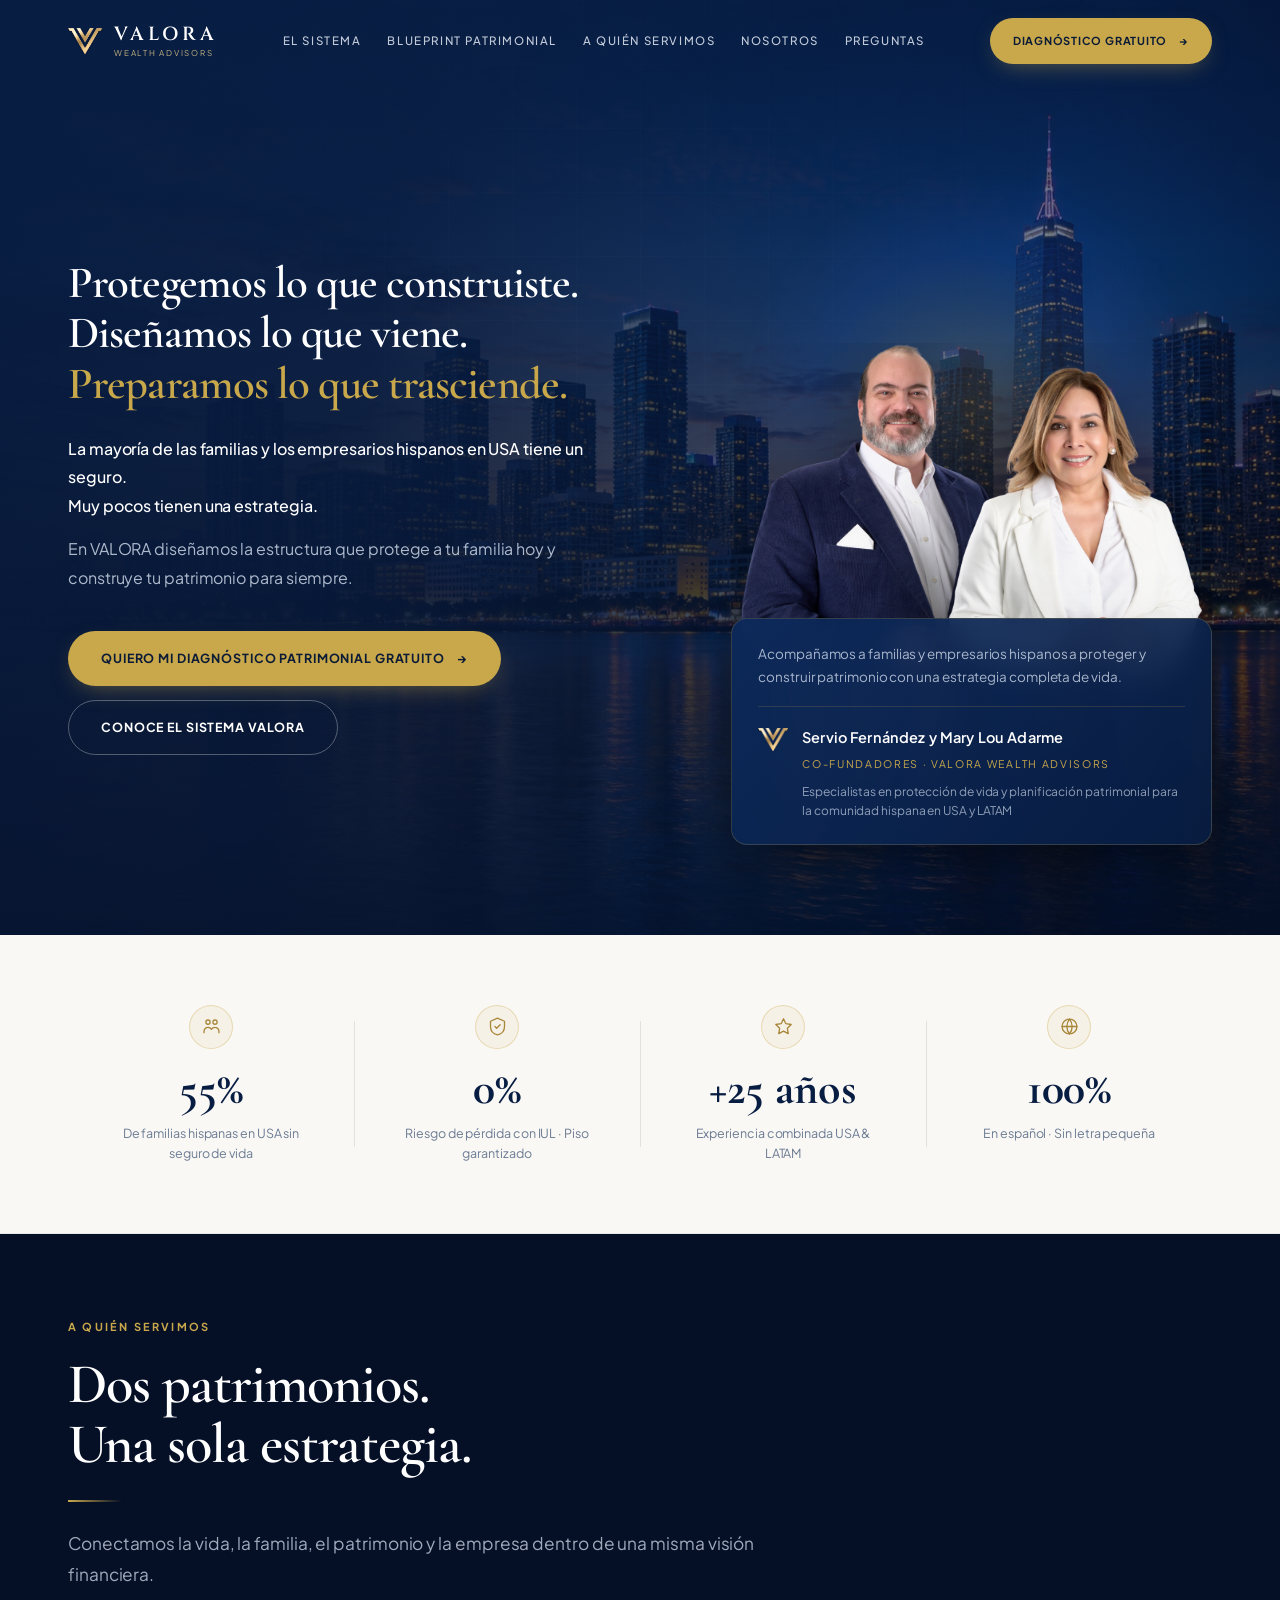
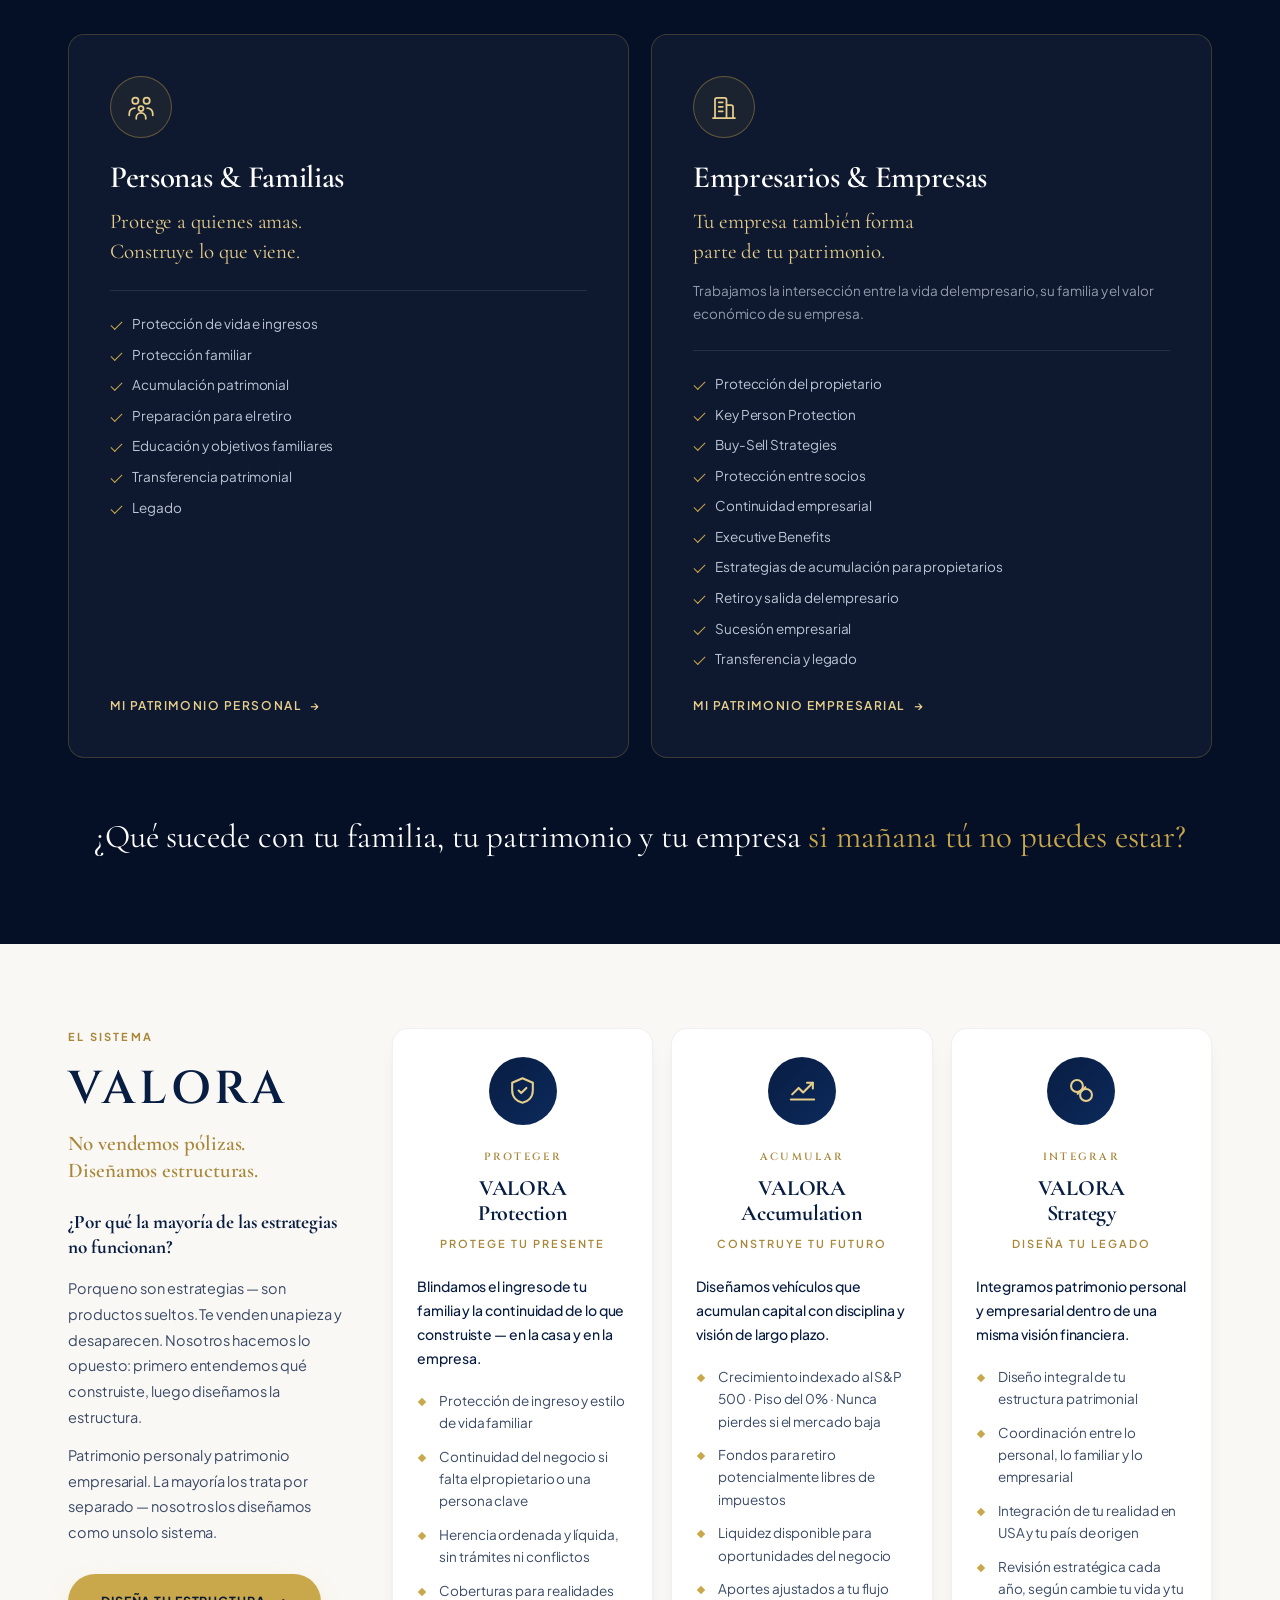
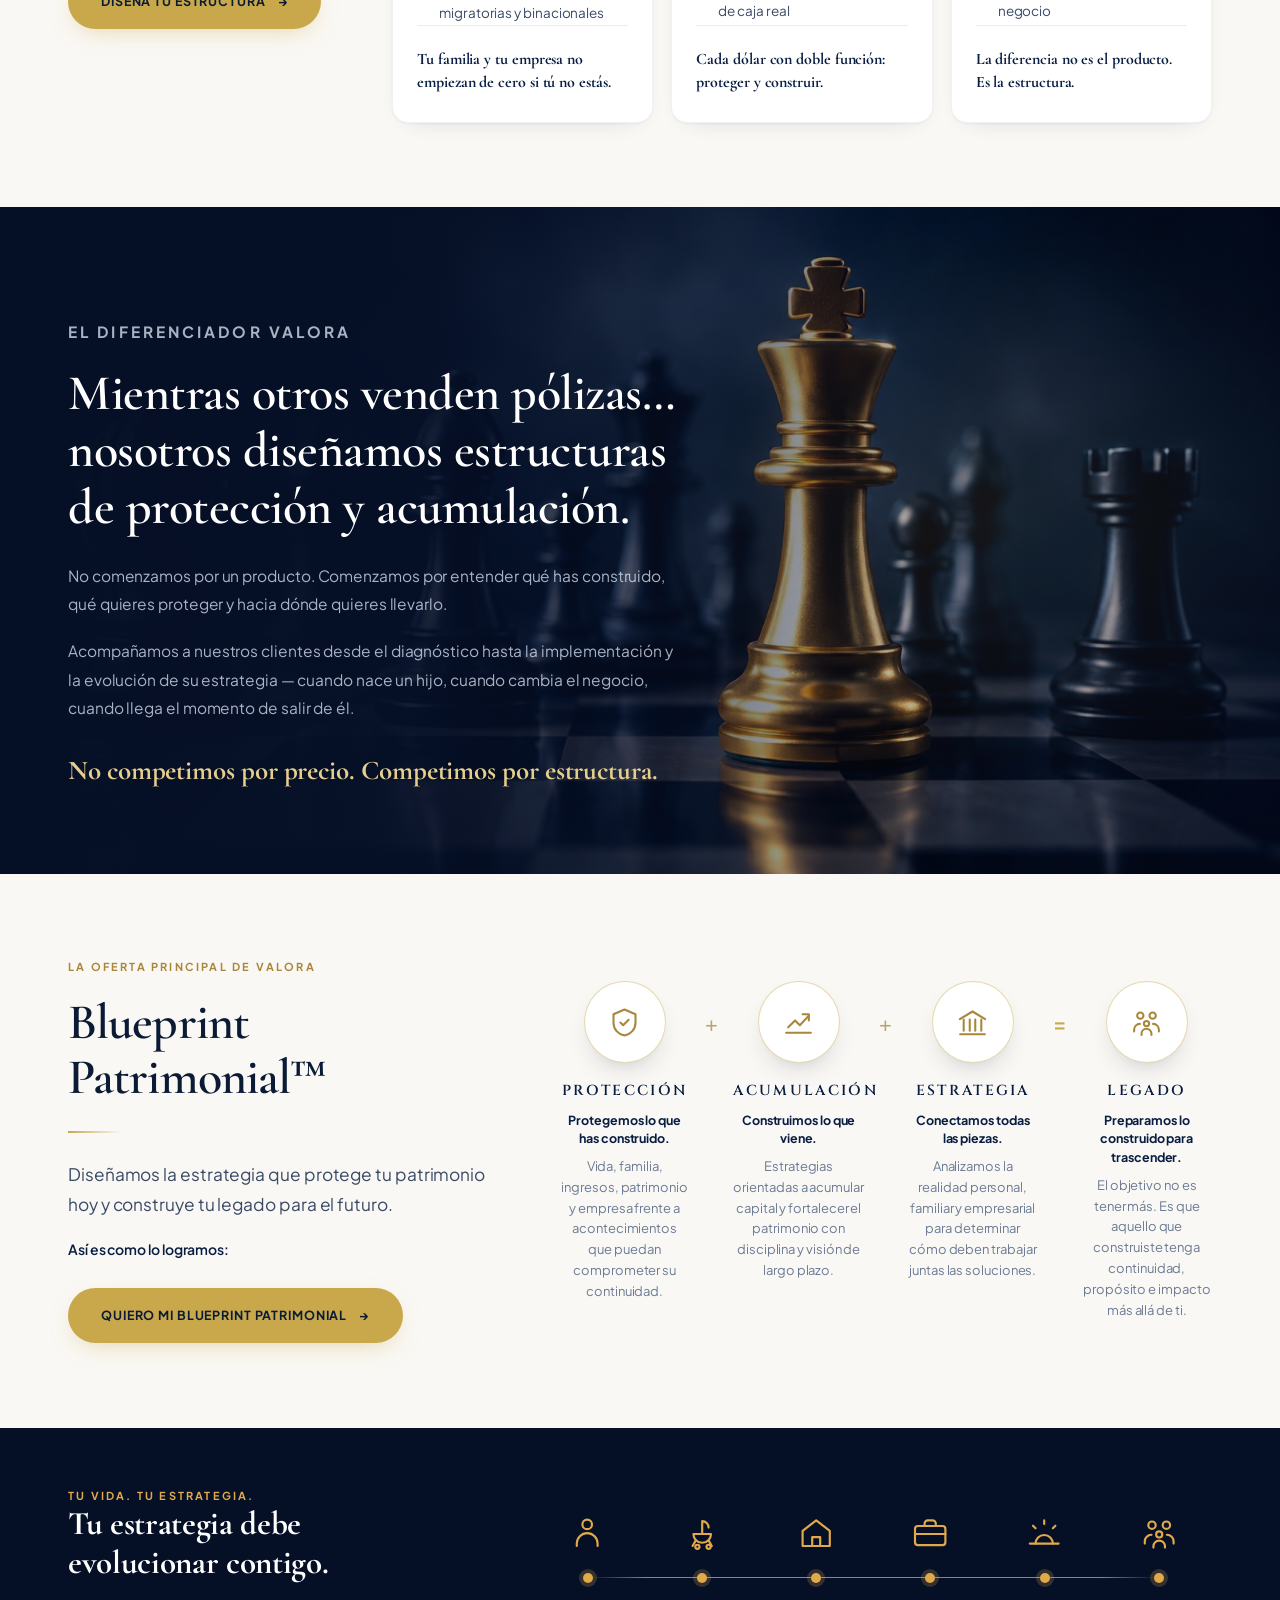
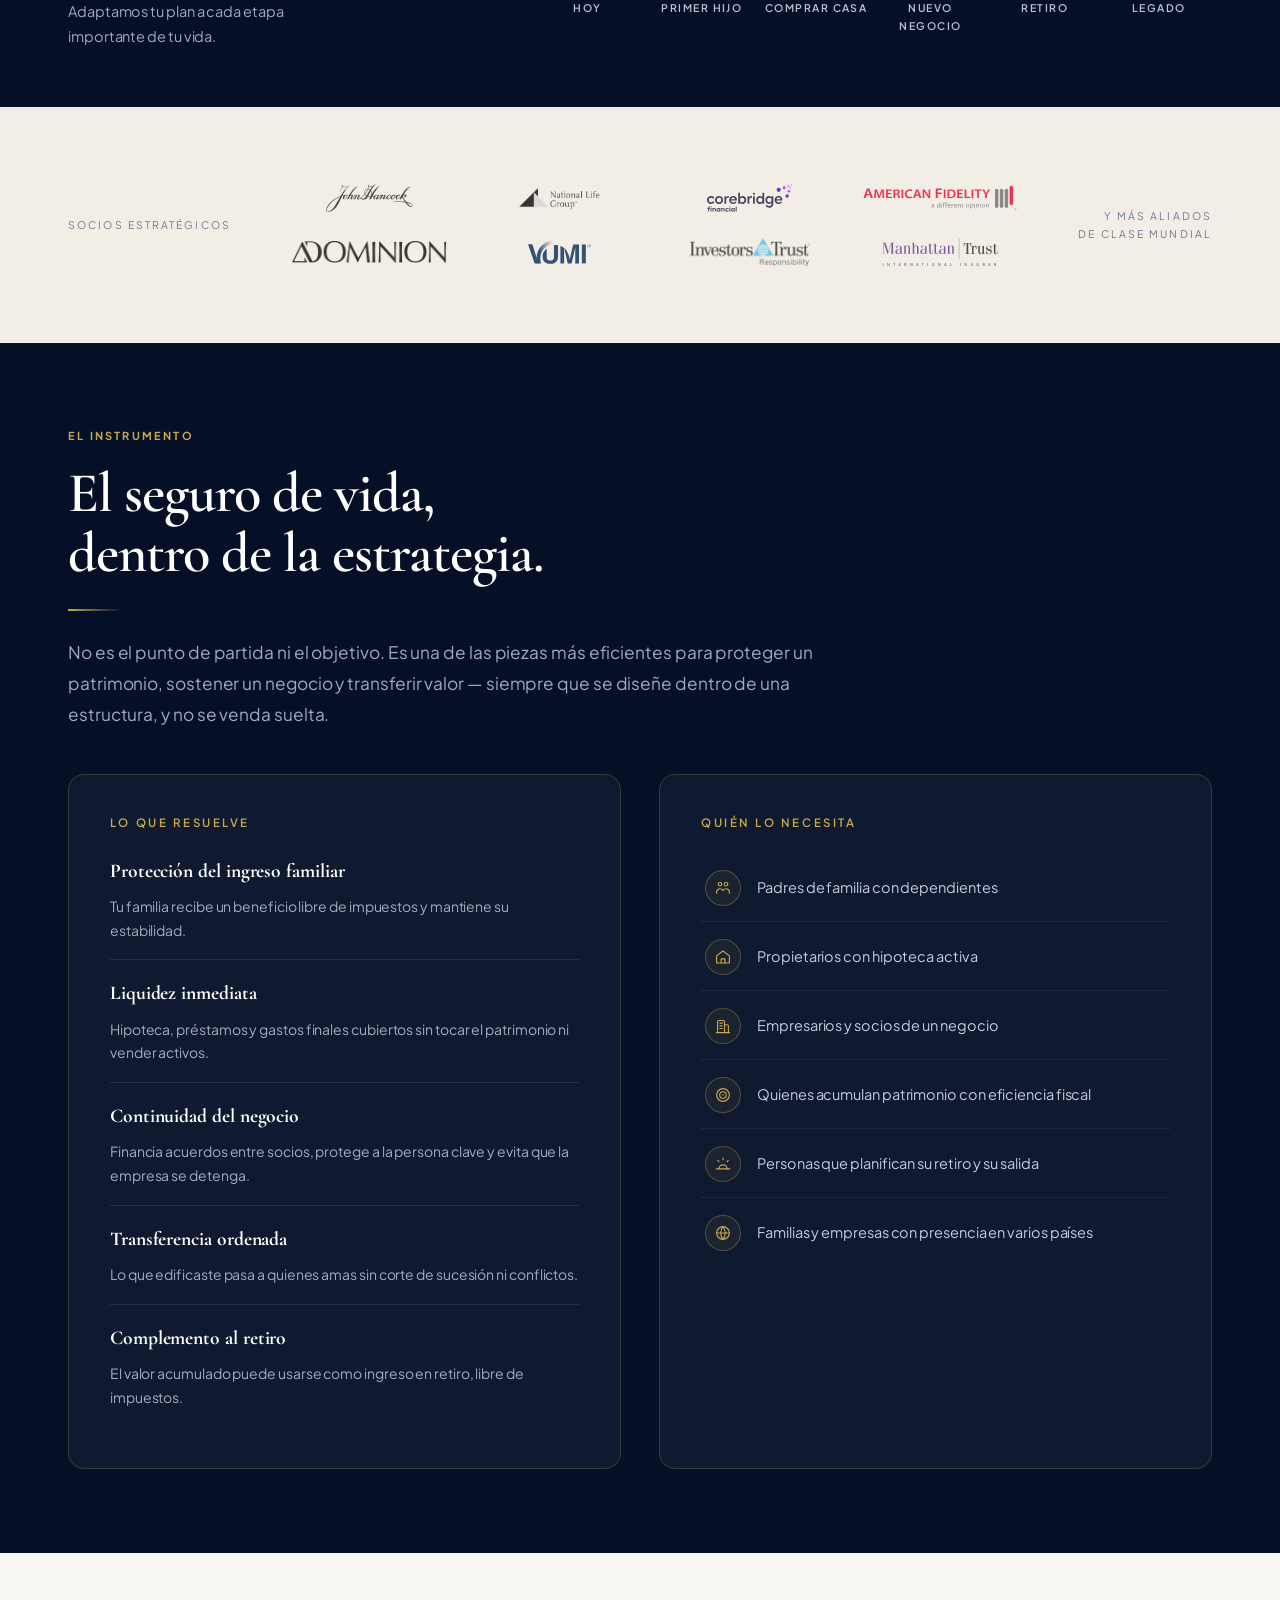
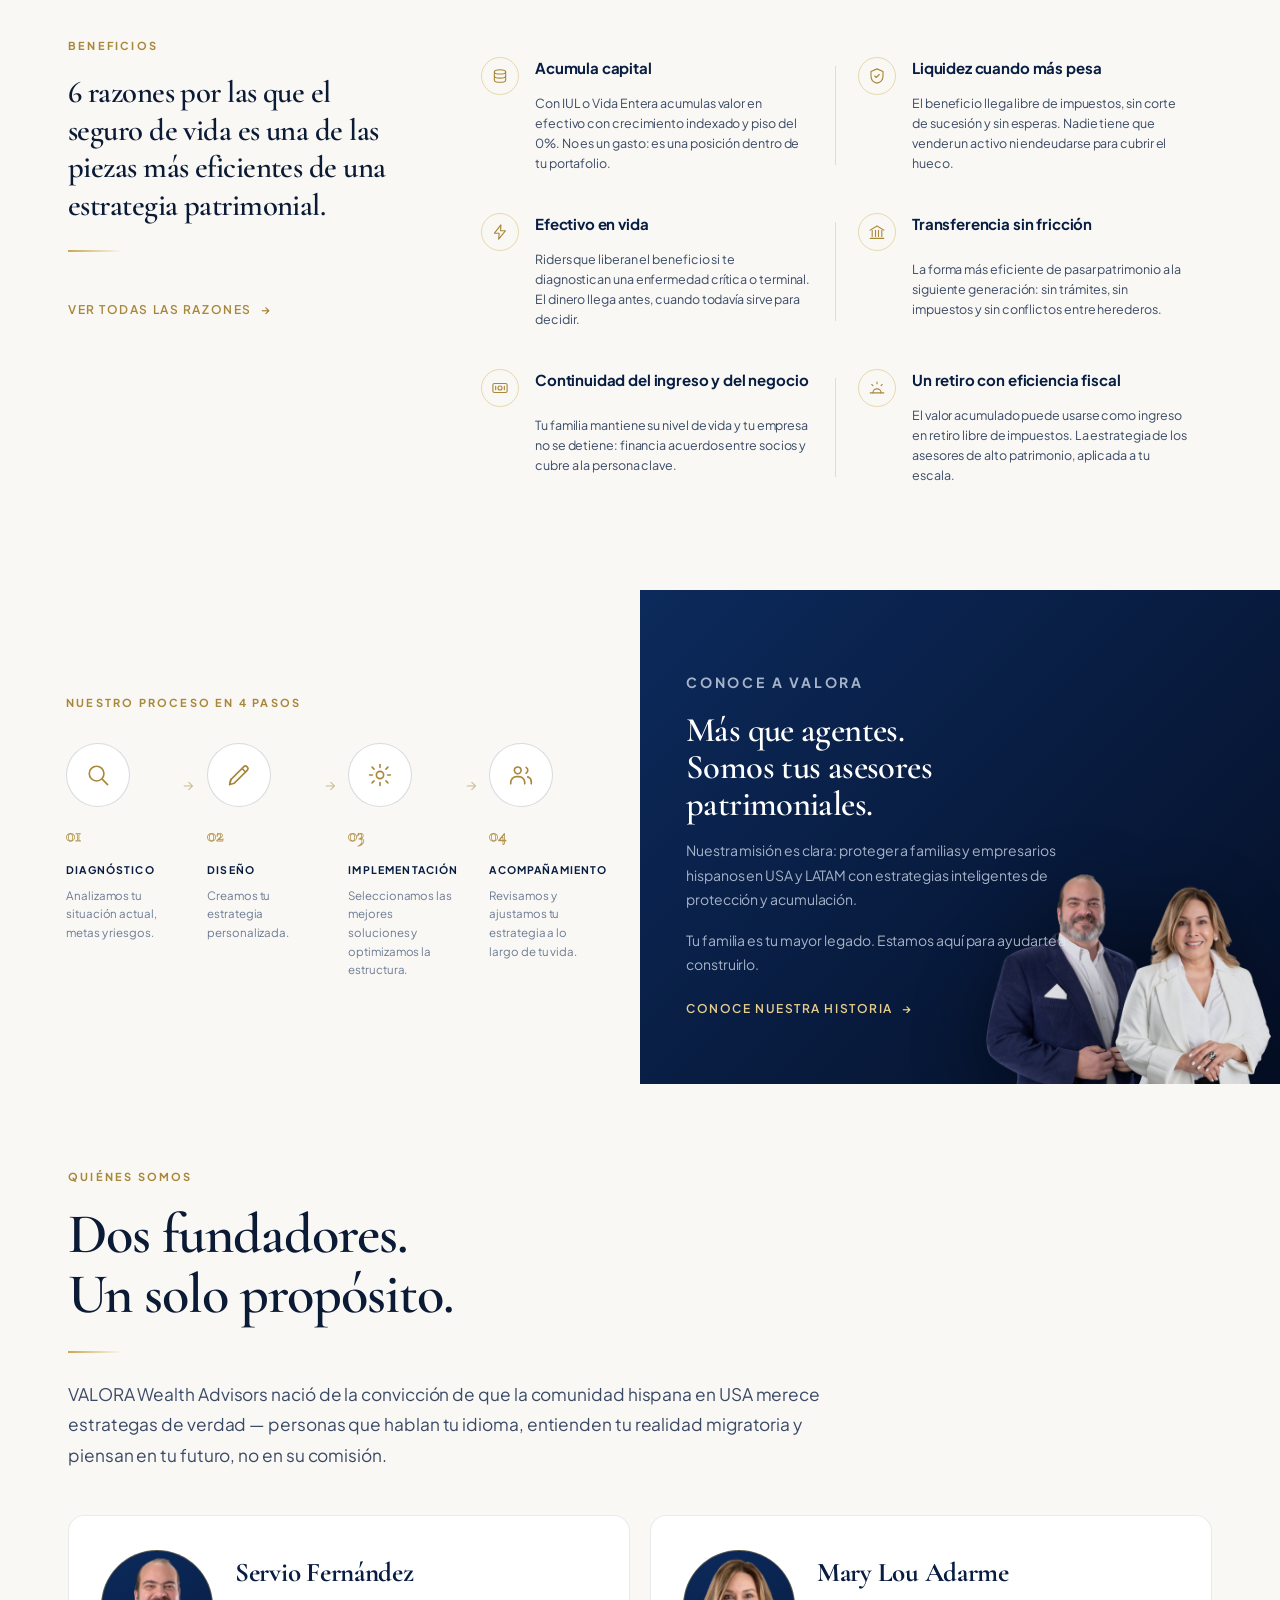
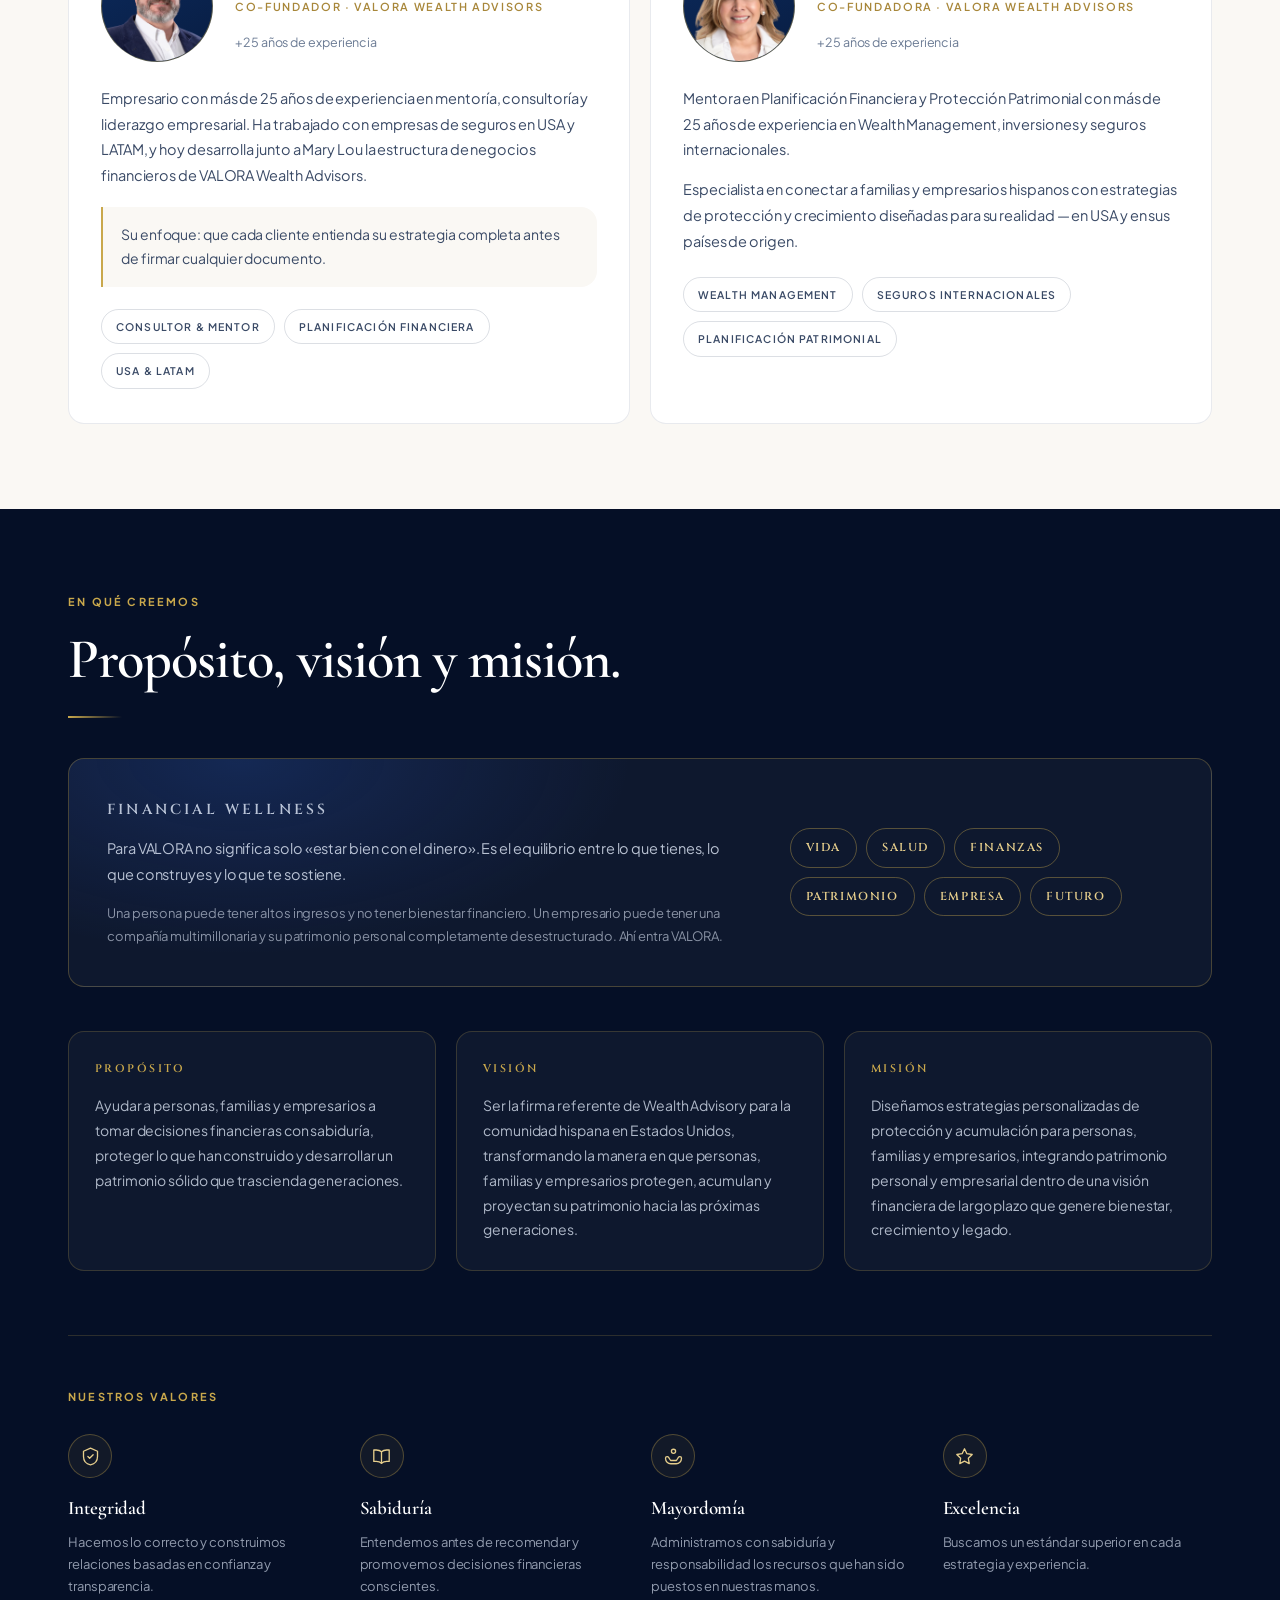
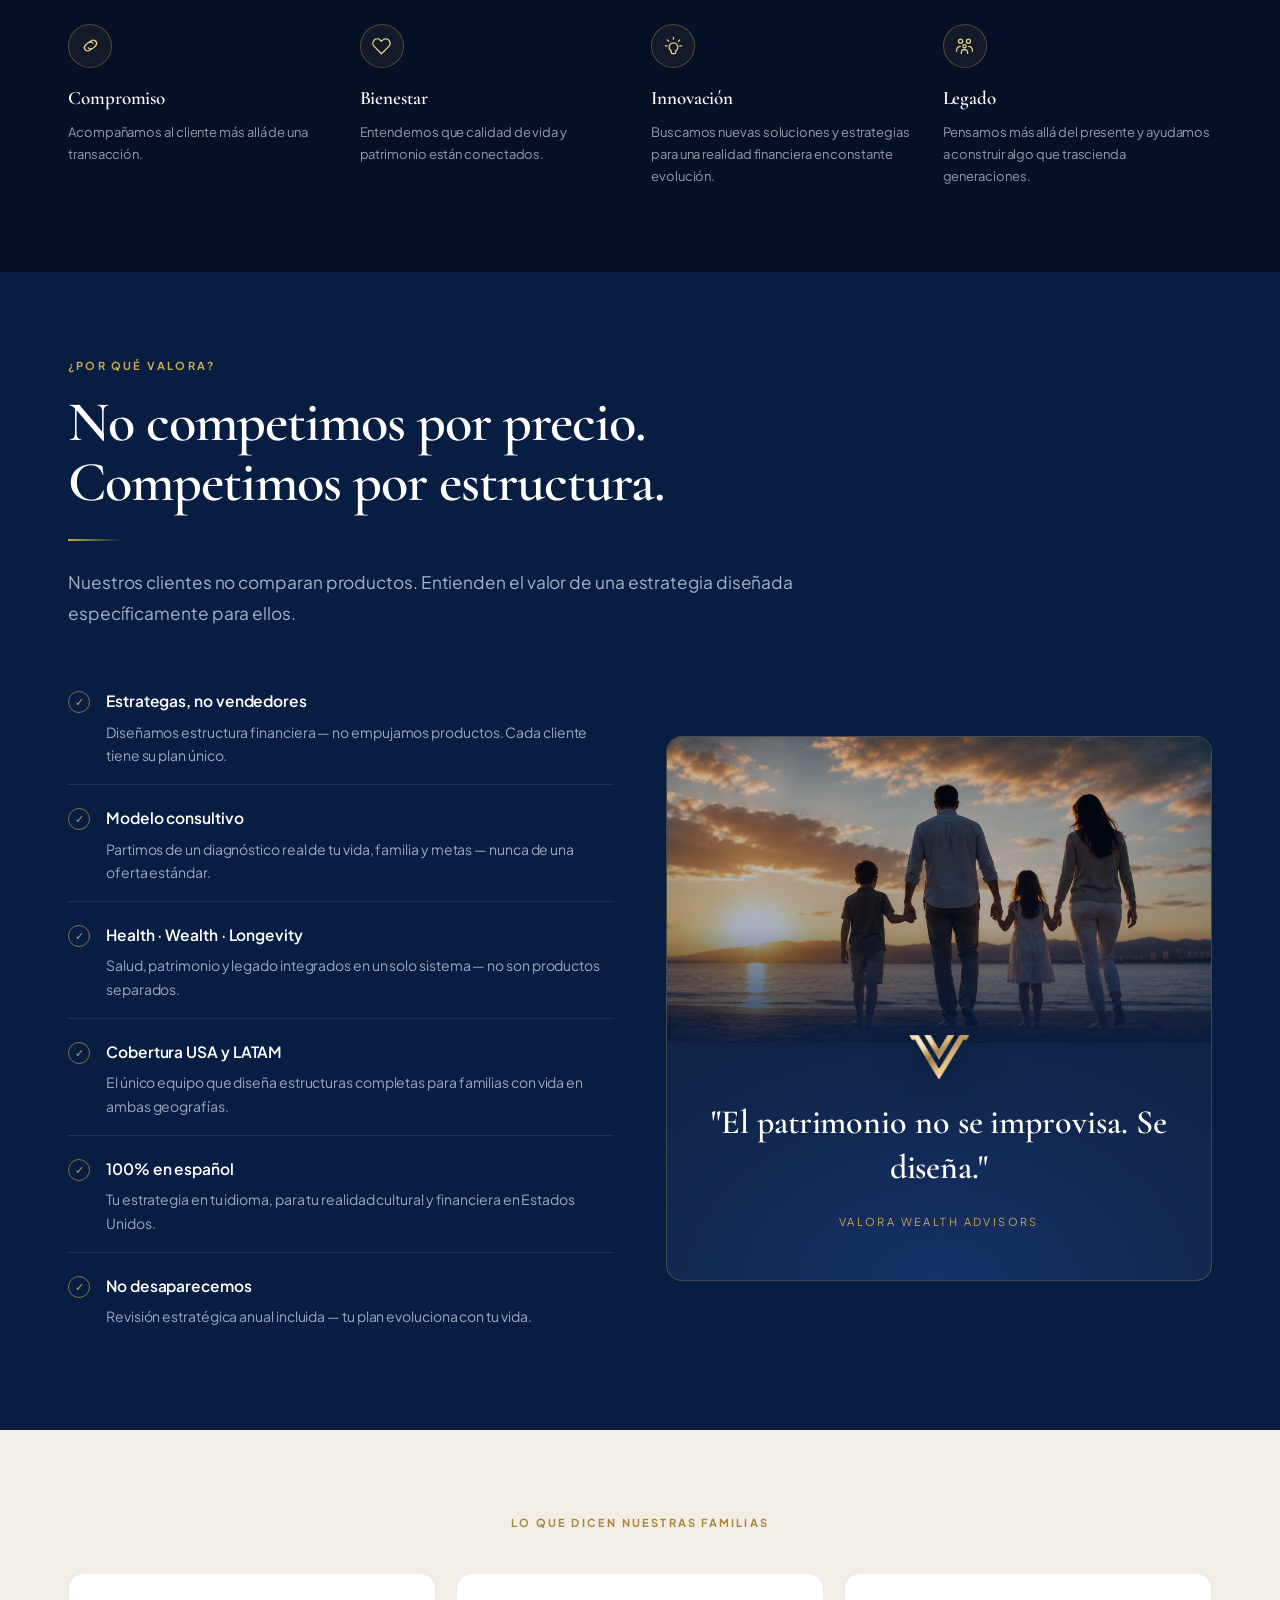
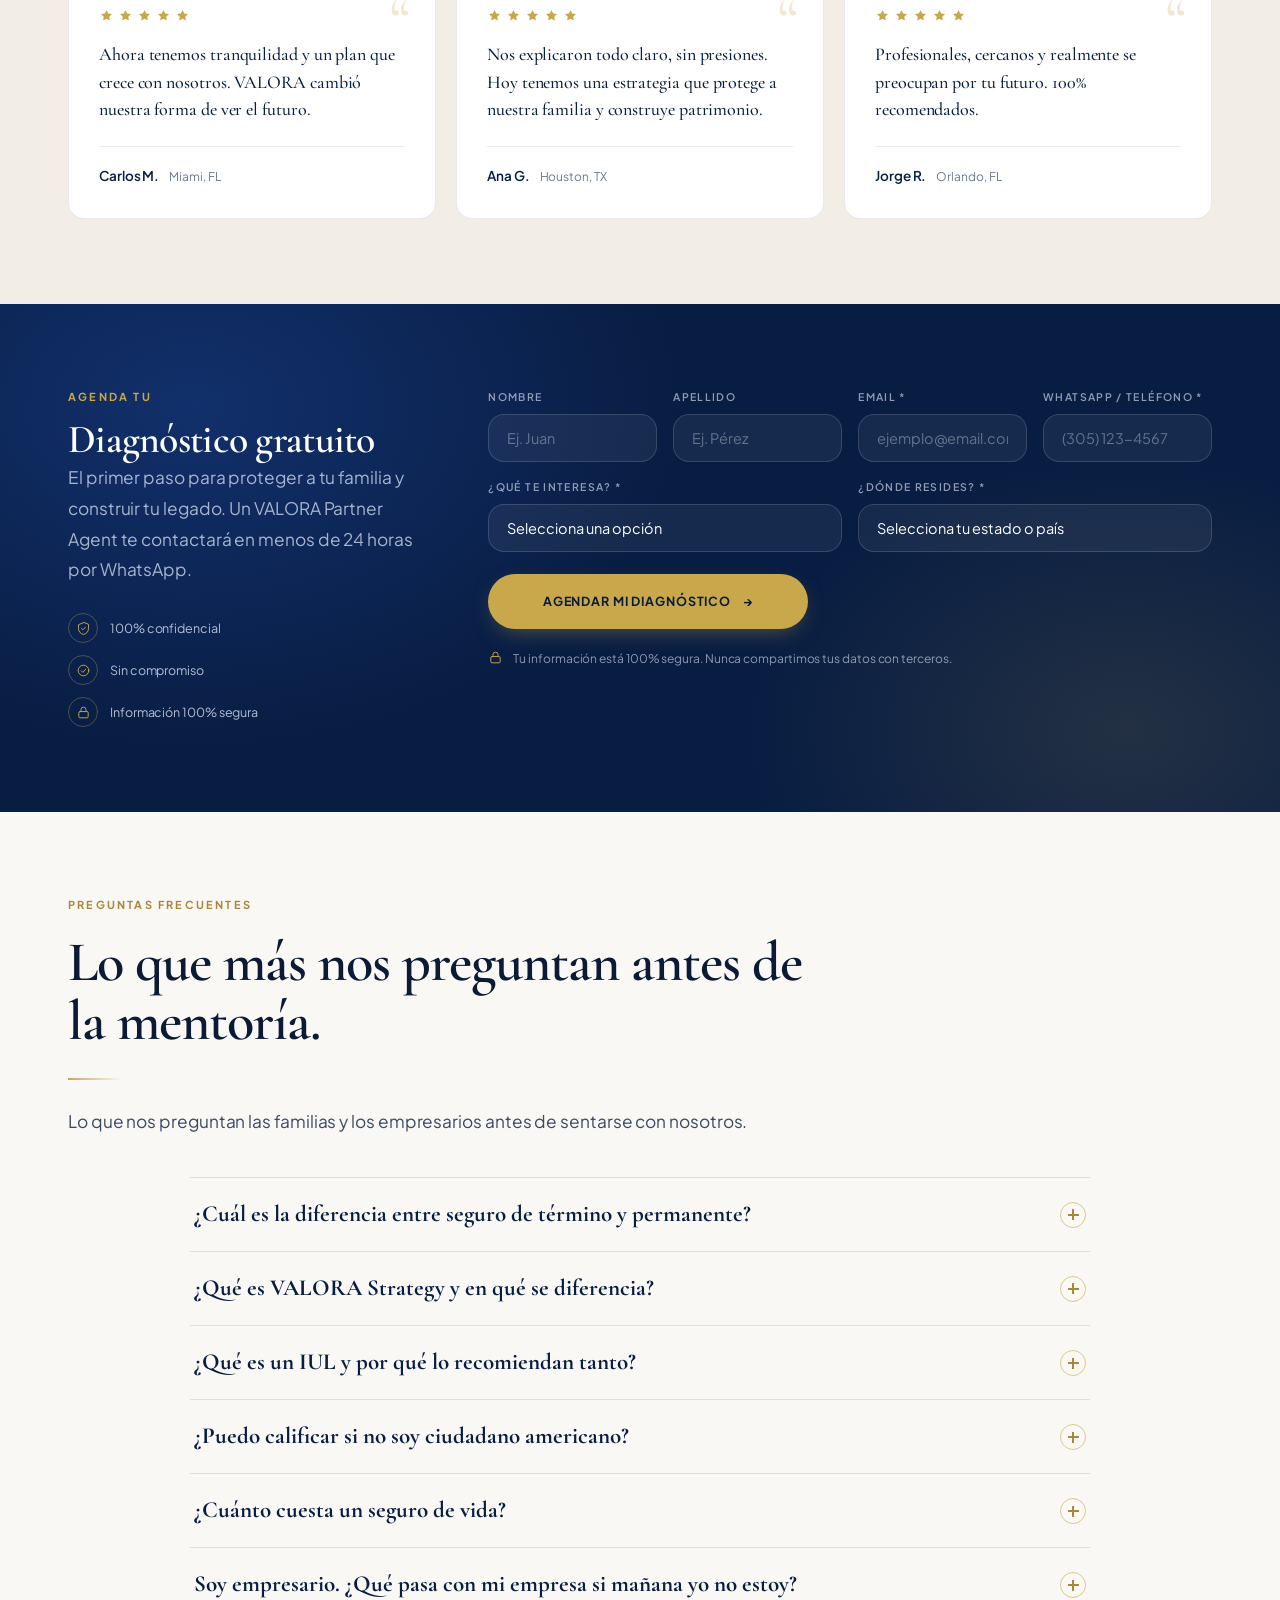
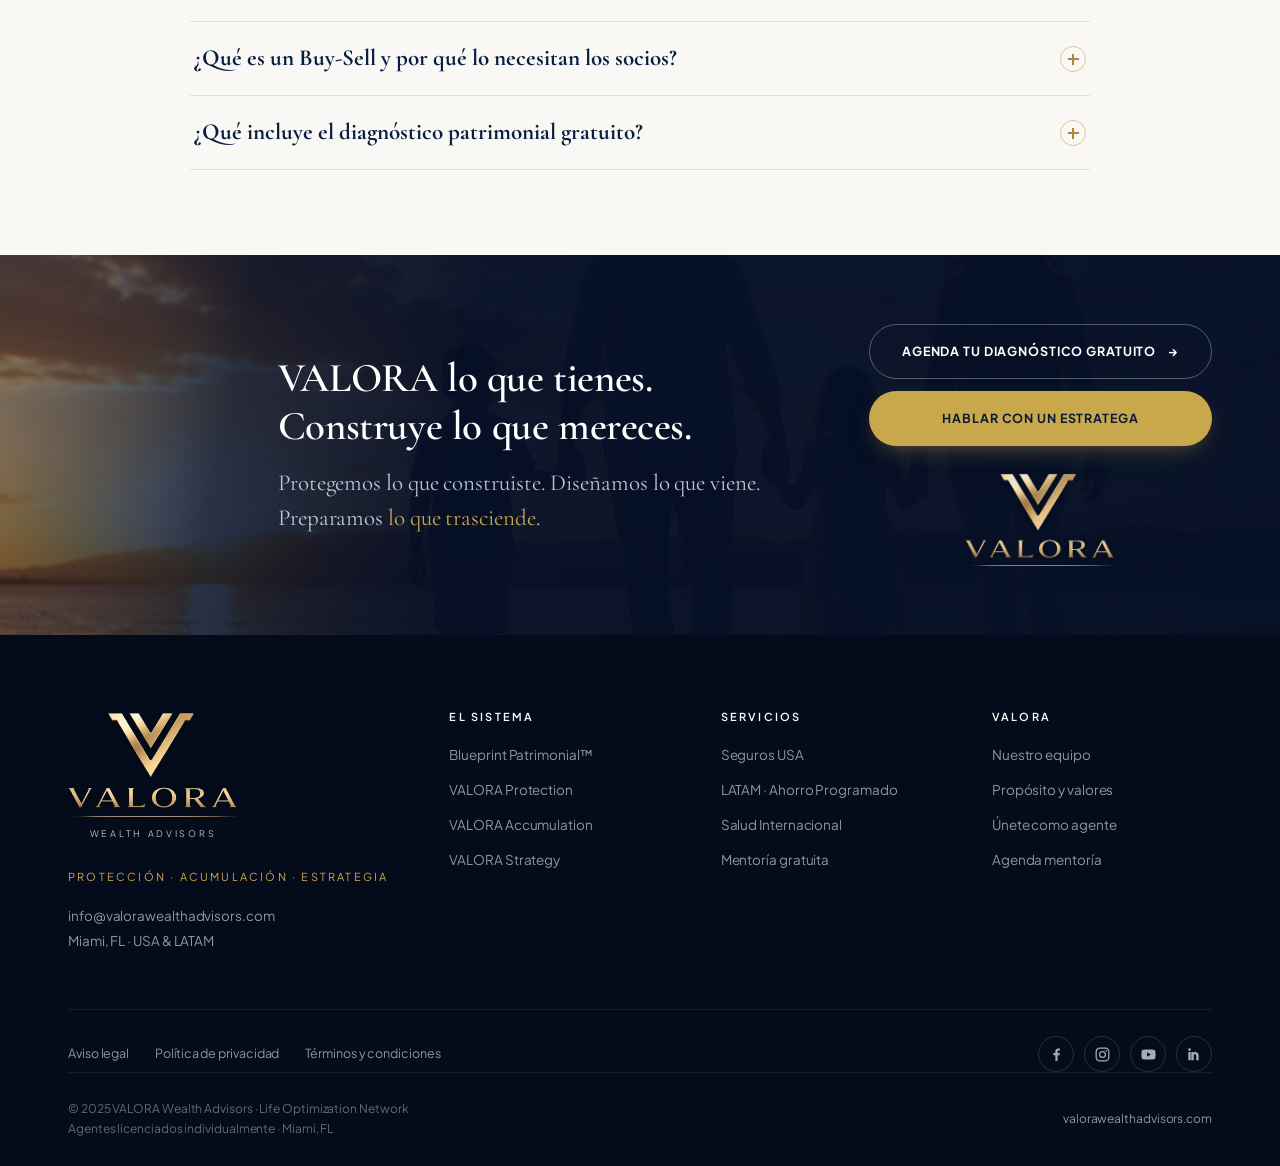
==== commit cf0647d0: "«La Core Offer de VALORA» pasa a «La oferta principal de VALORA» Se retira además el ™ del rótulo: l" ====
--- a/index.html
+++ b/index.html
@@ -268,7 +268,7 @@
   <div class="wrap">
     <div class="bp-grid">
       <div class="rv">
-        <p class="eyebrow on-light">La Core Offer de VALORA&trade;</p>
+        <p class="eyebrow on-light">La oferta principal de VALORA</p>
         <h2 class="h2 bp-oferta">Blueprint<br>Patrimonial&trade;</h2>
         <div class="rule"></div>
         <p class="lead">
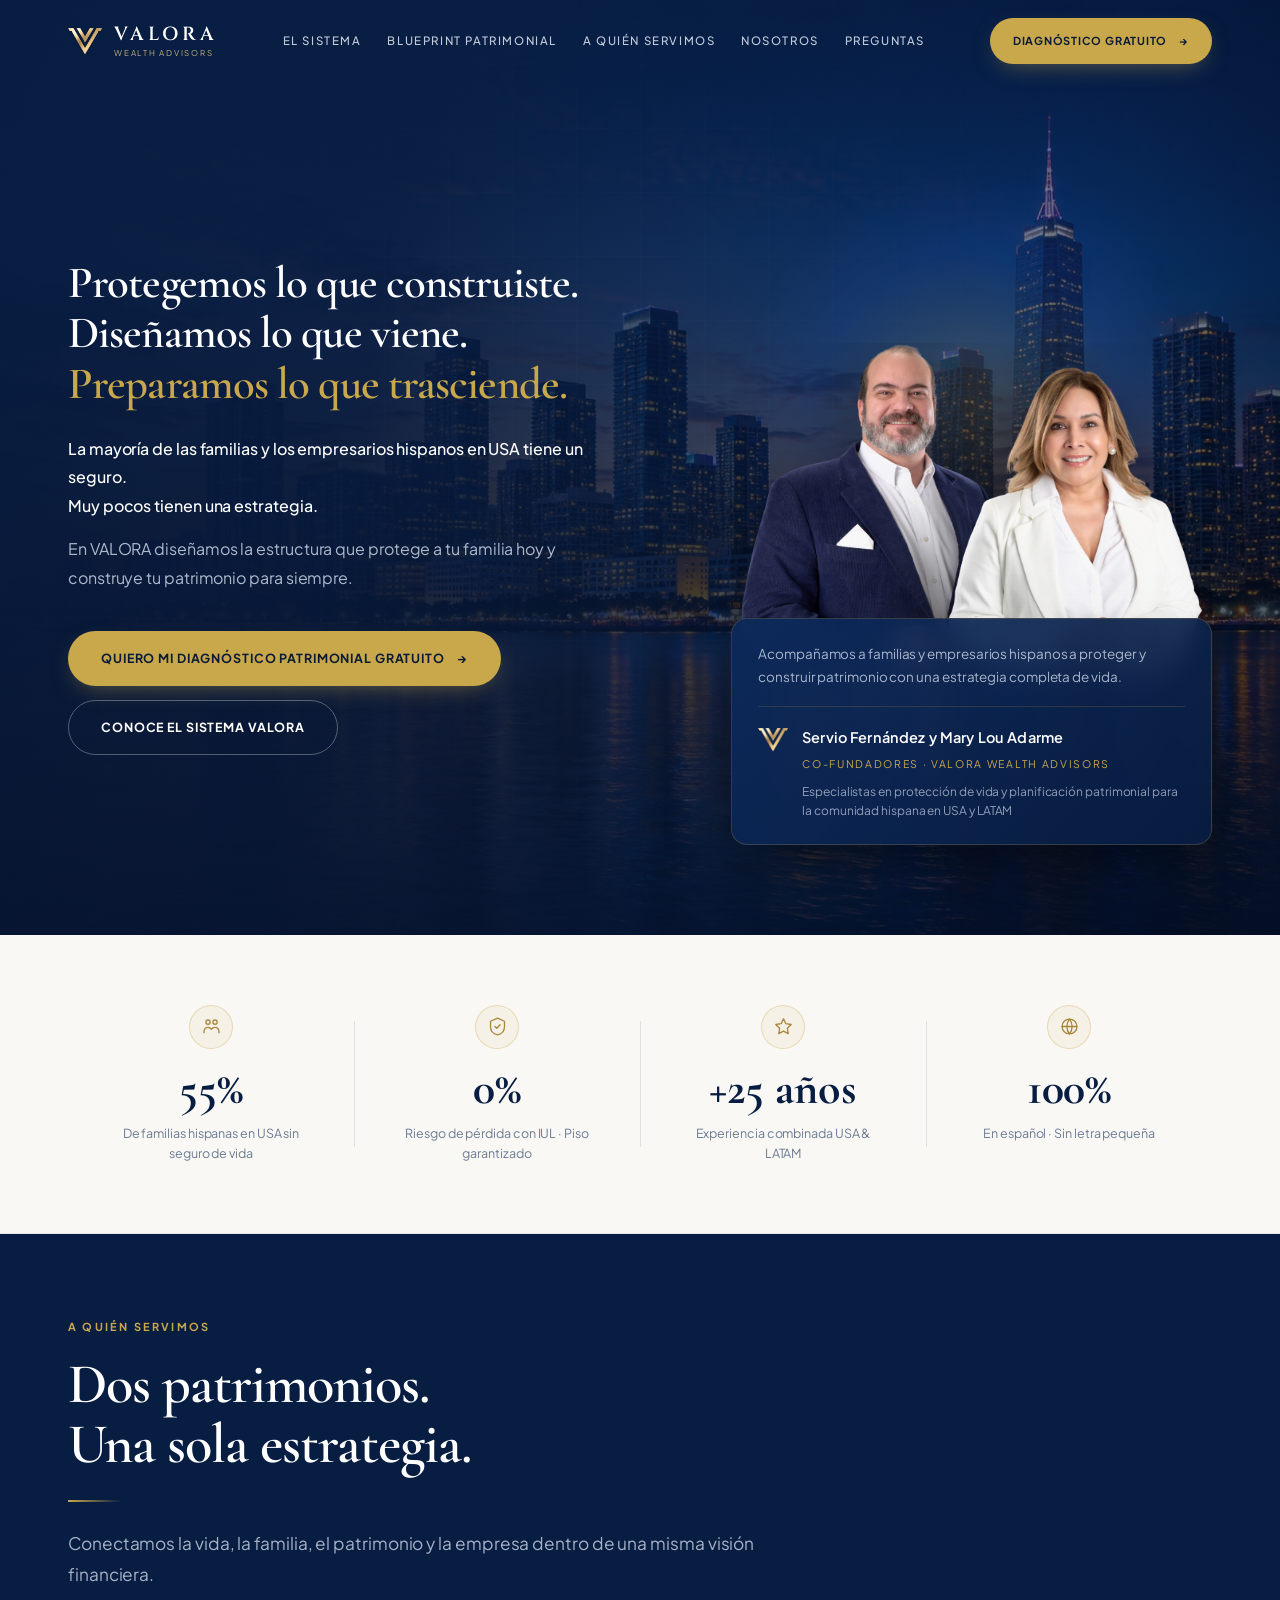
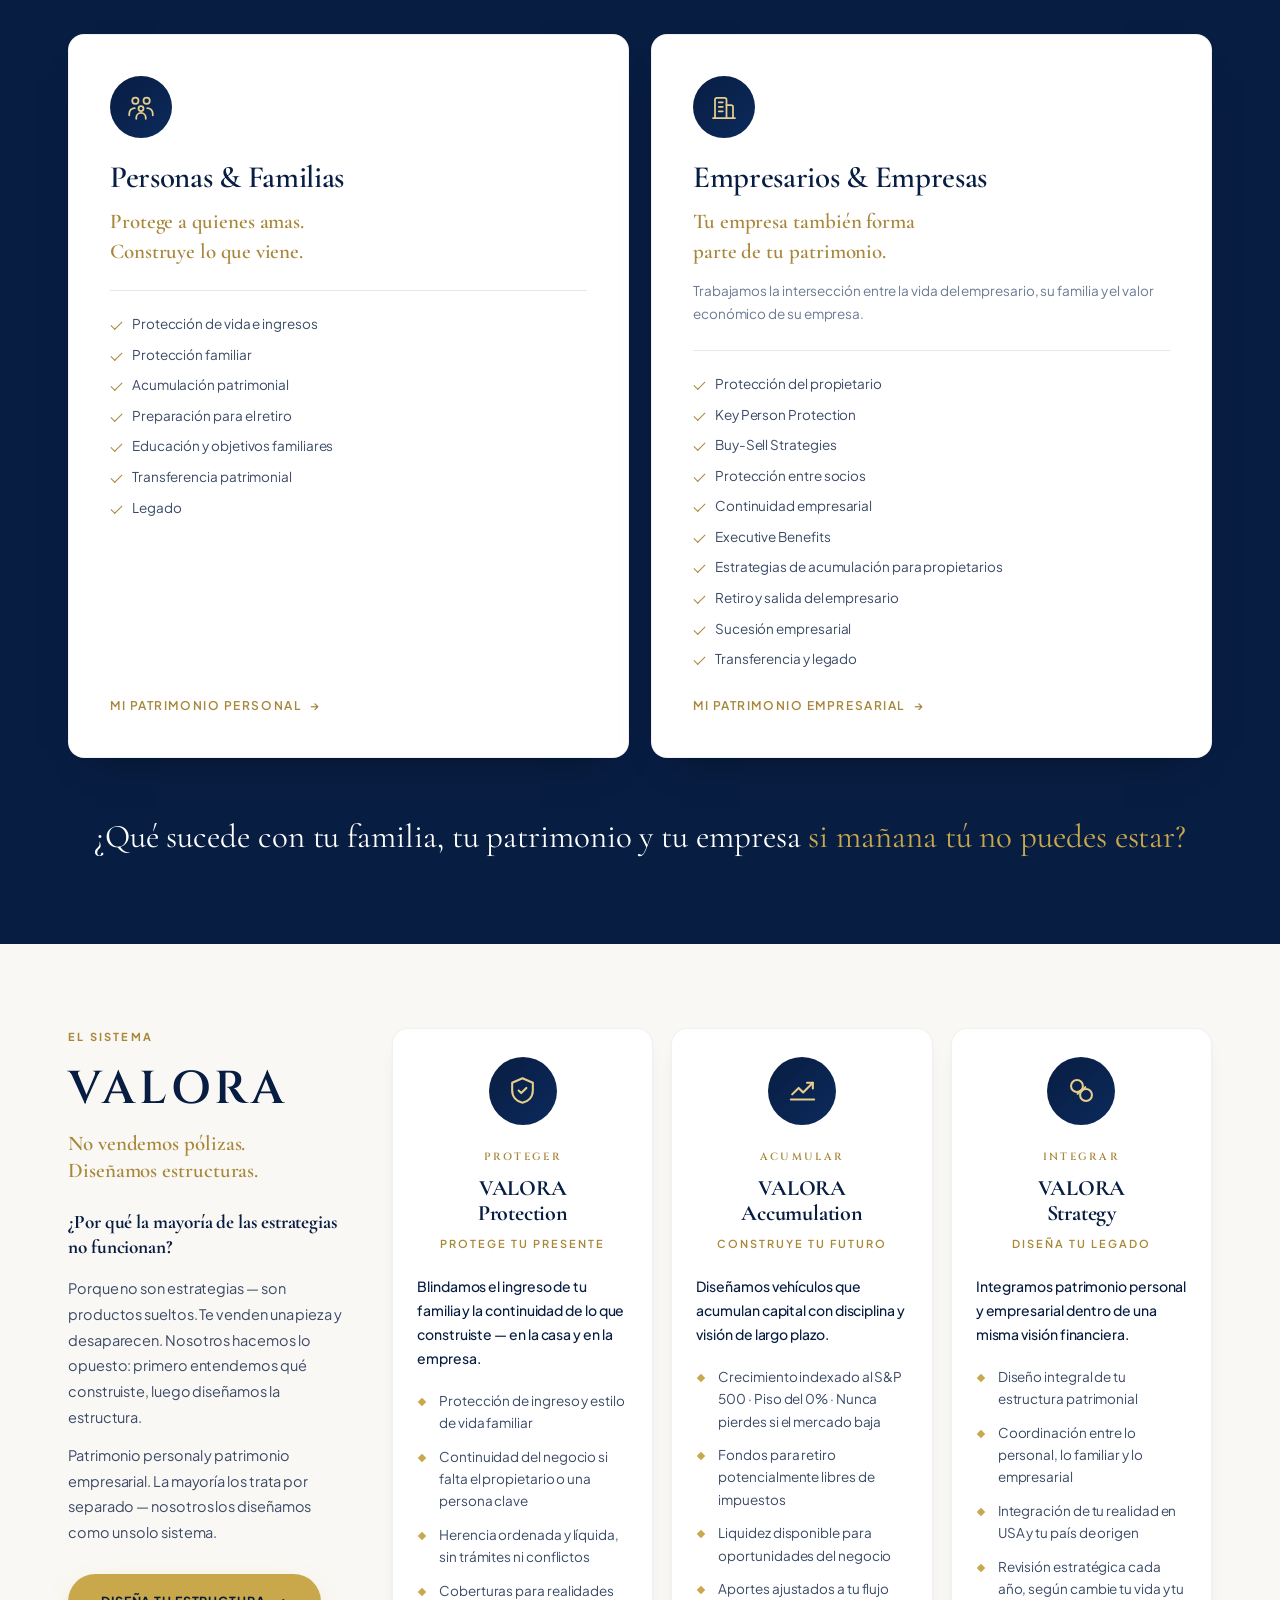
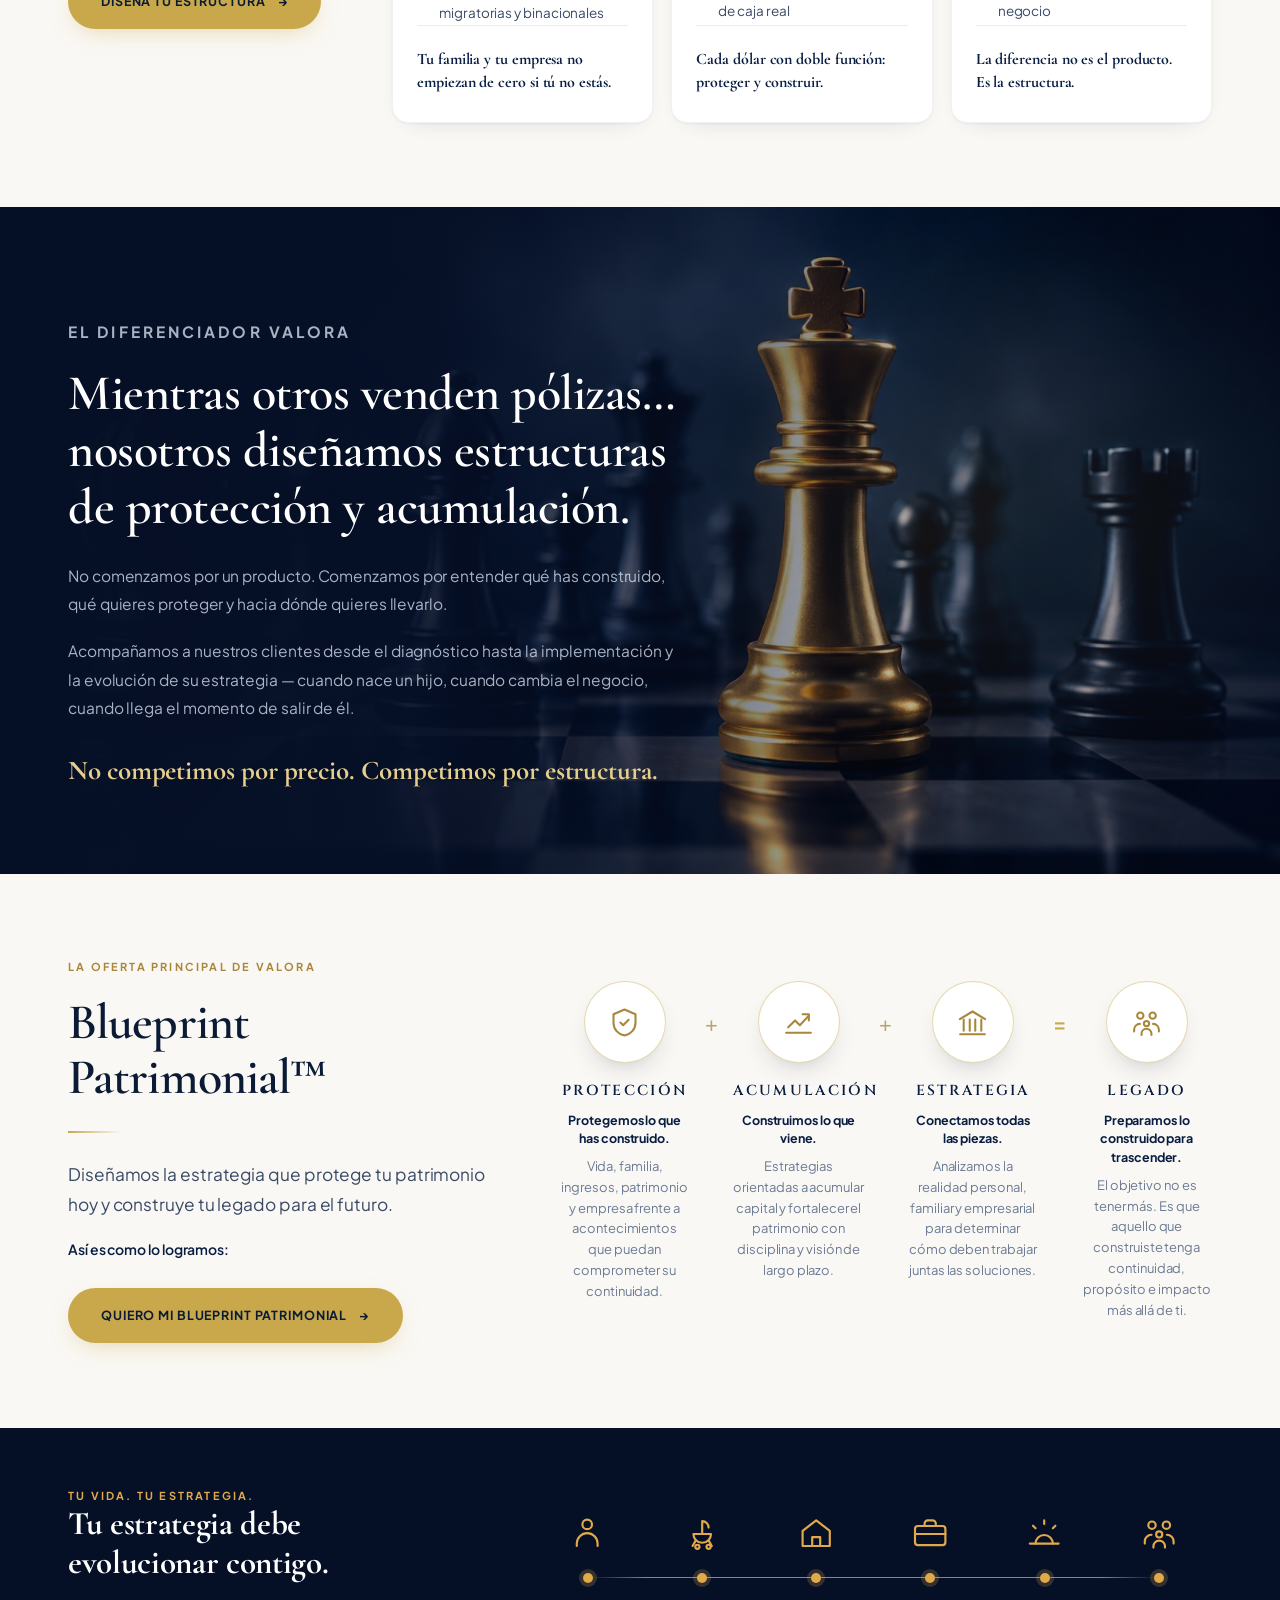
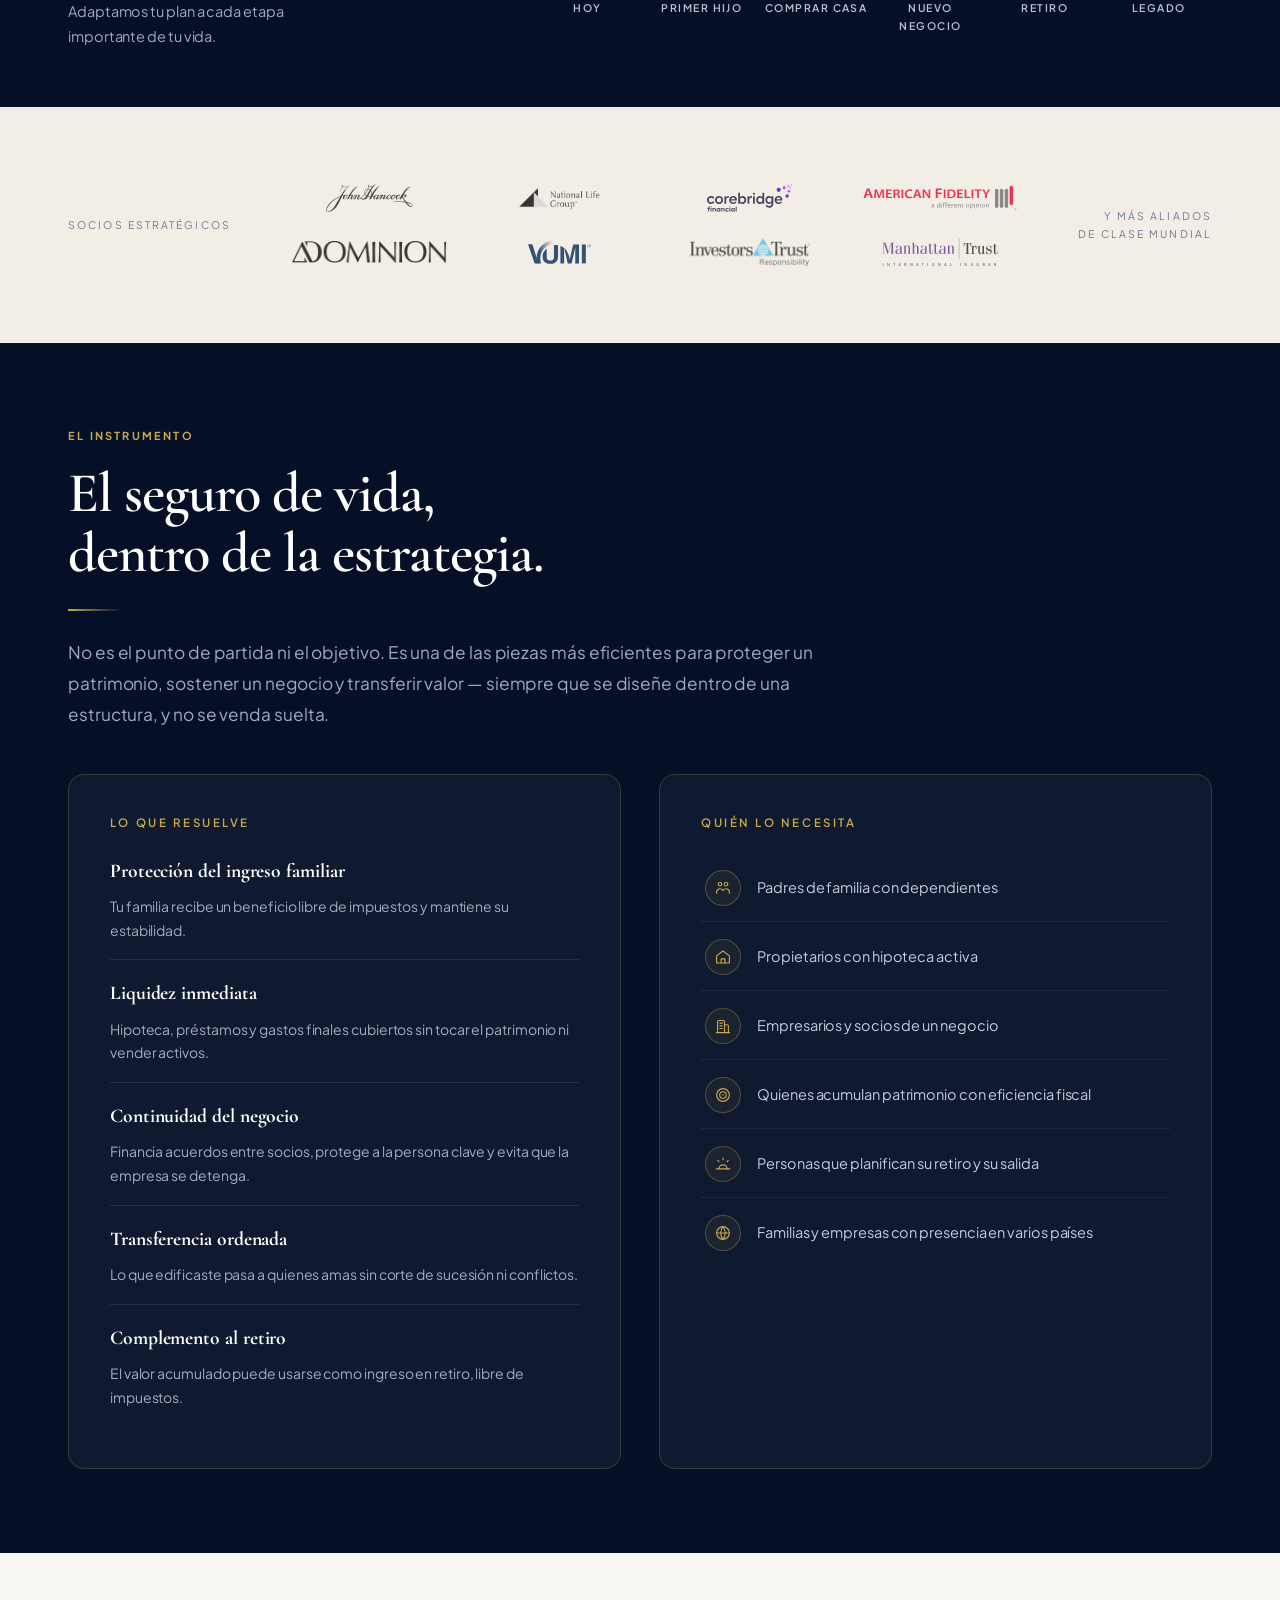
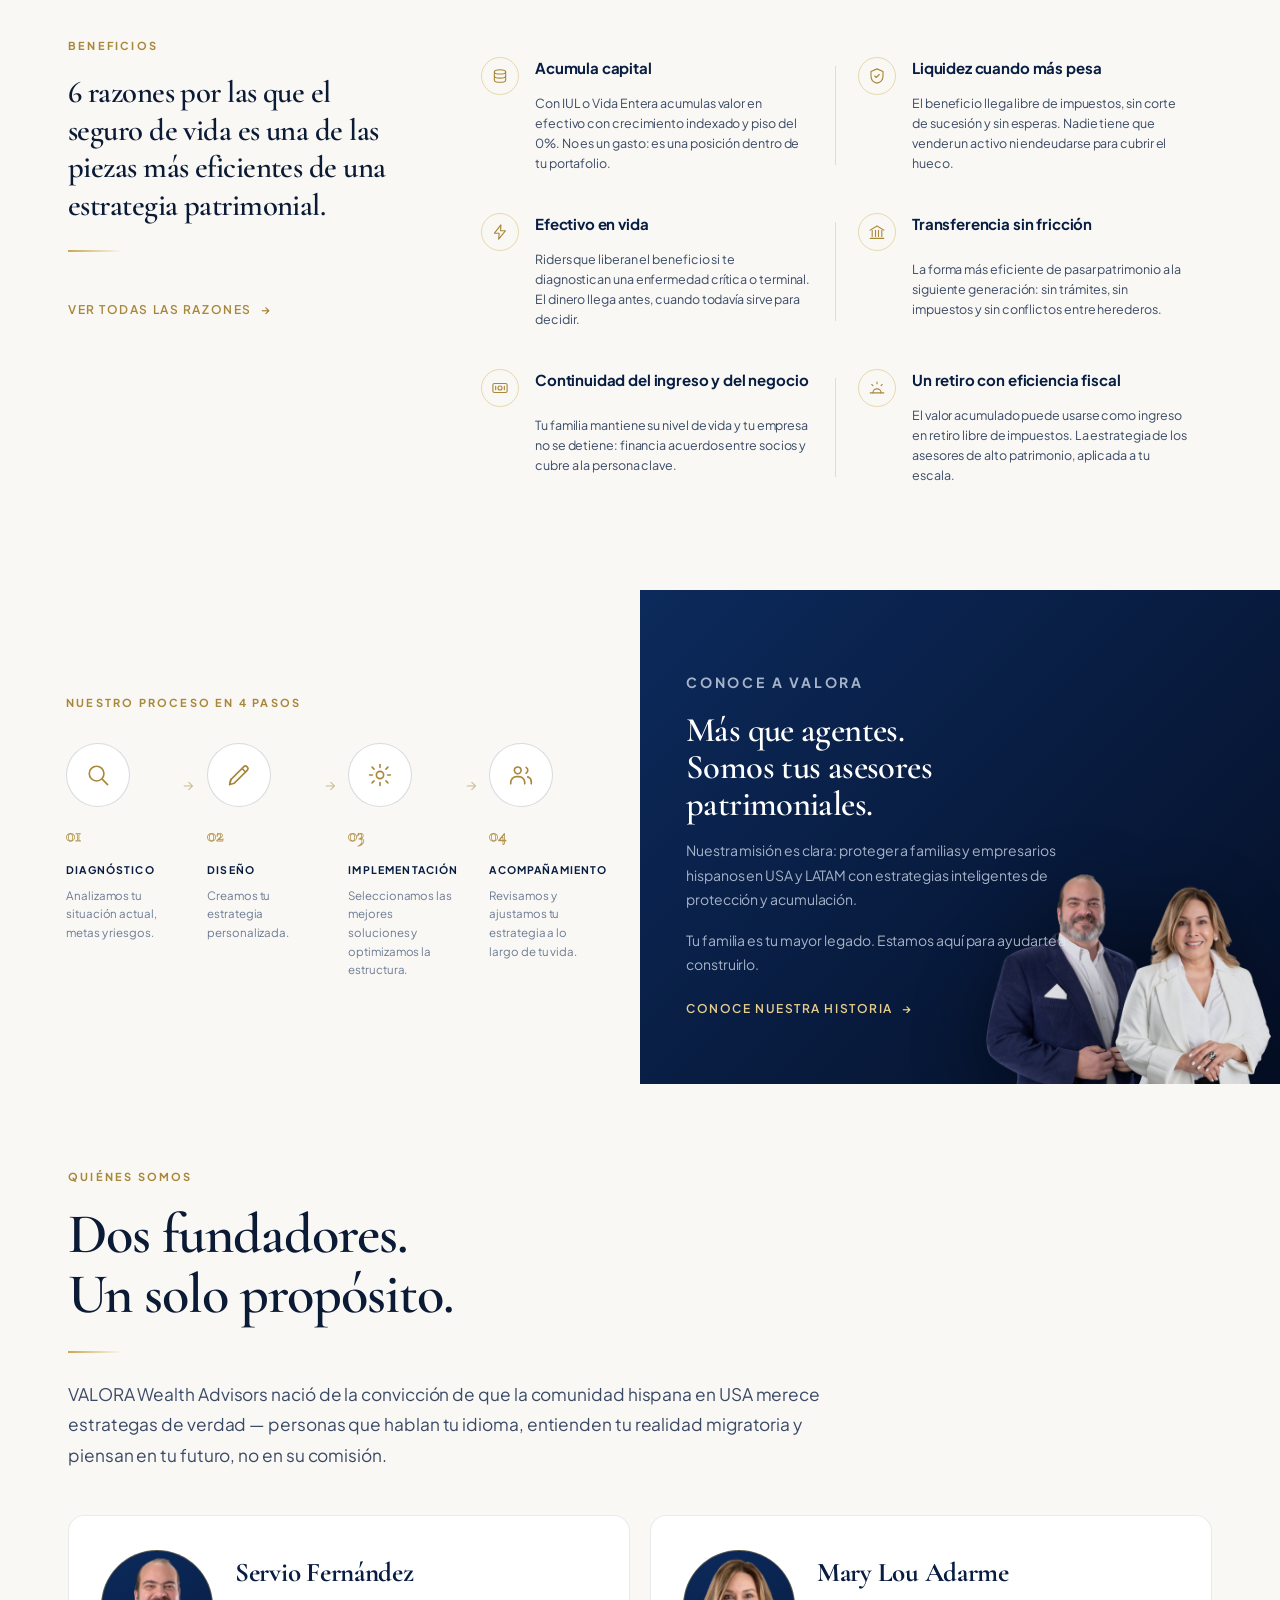
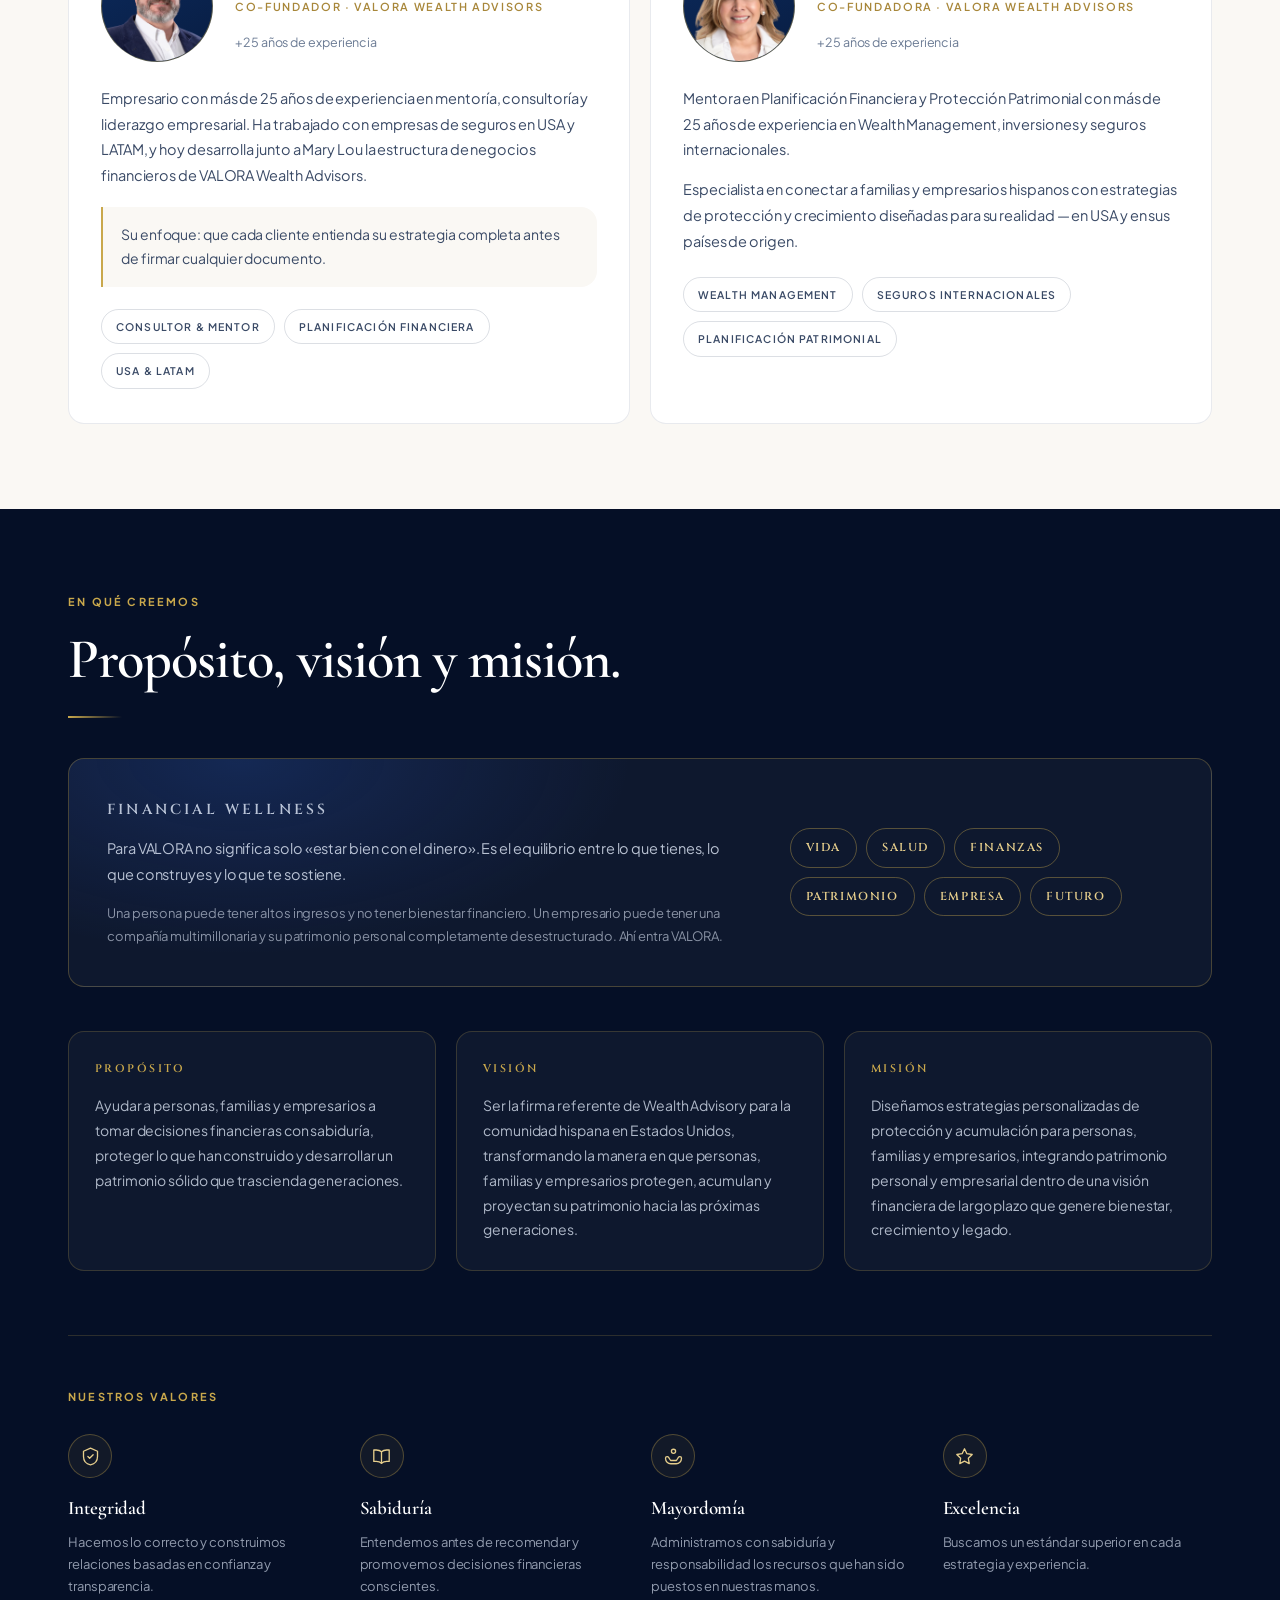
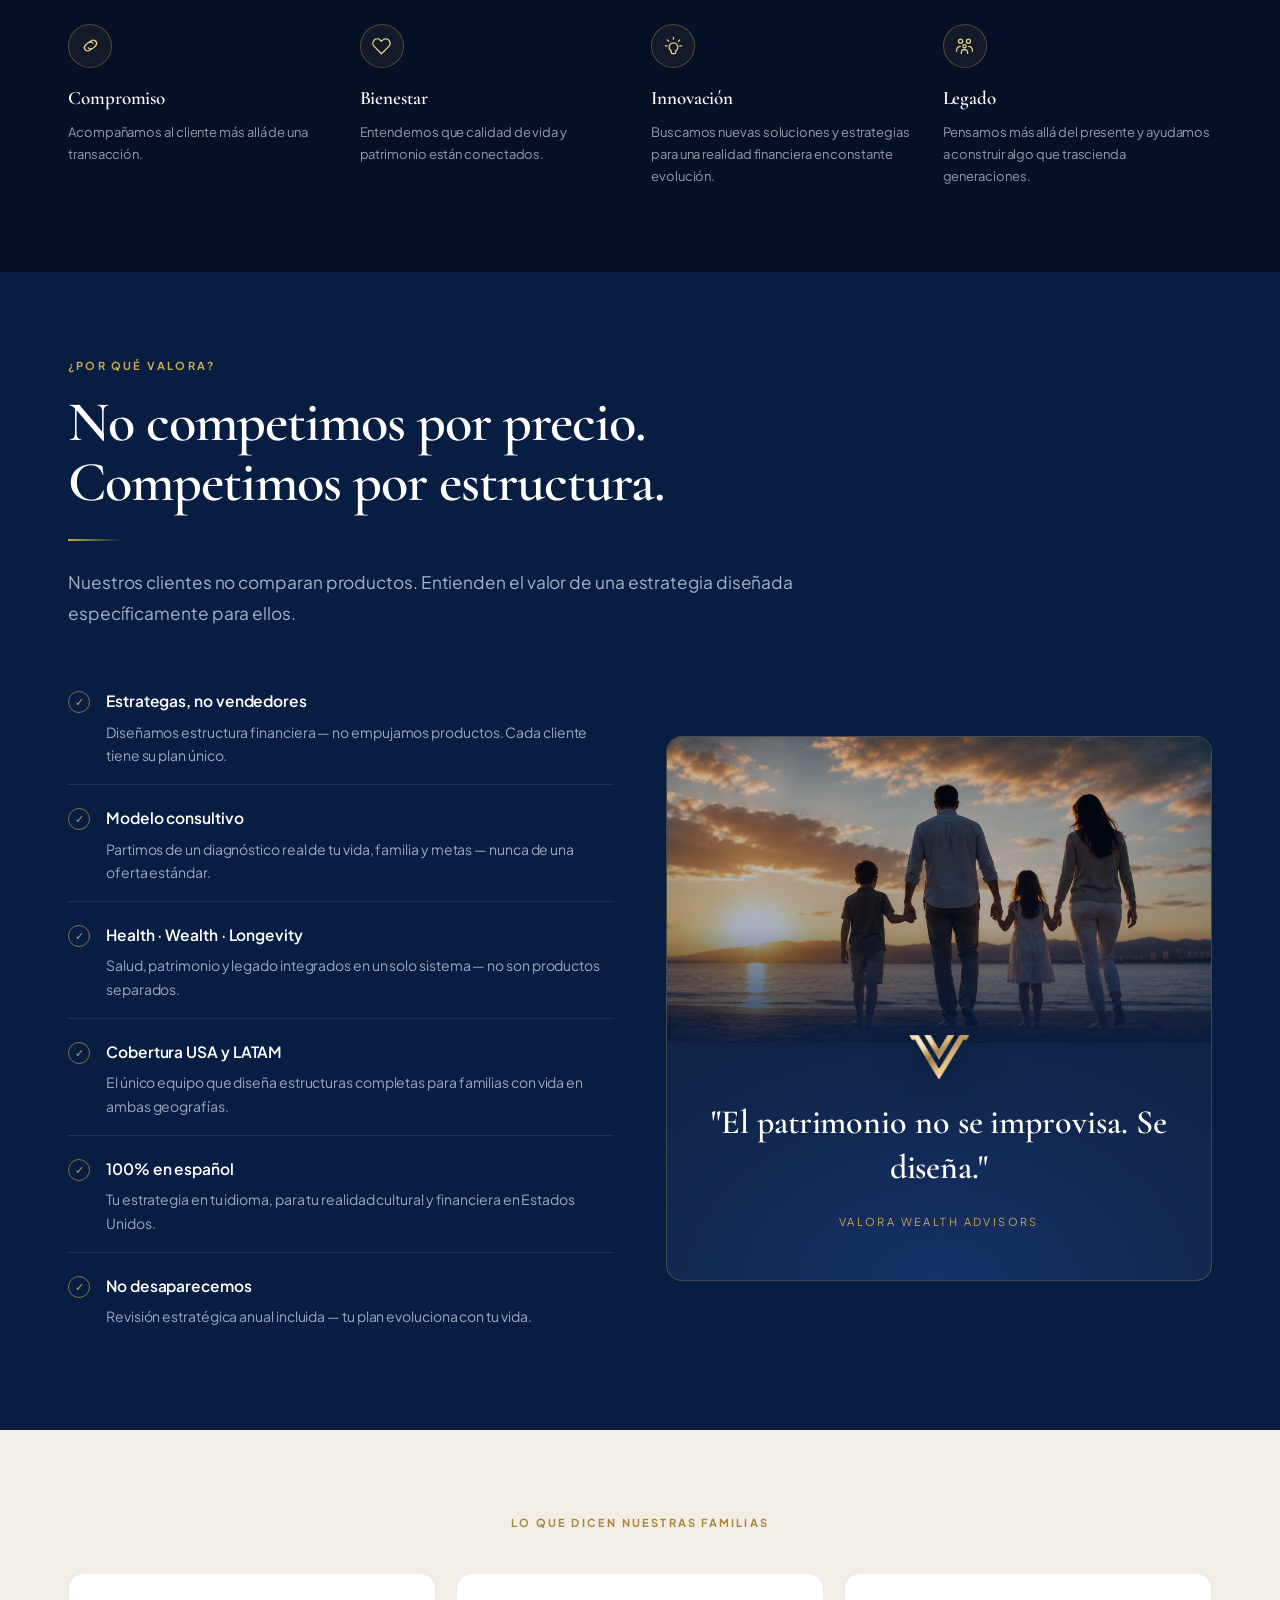
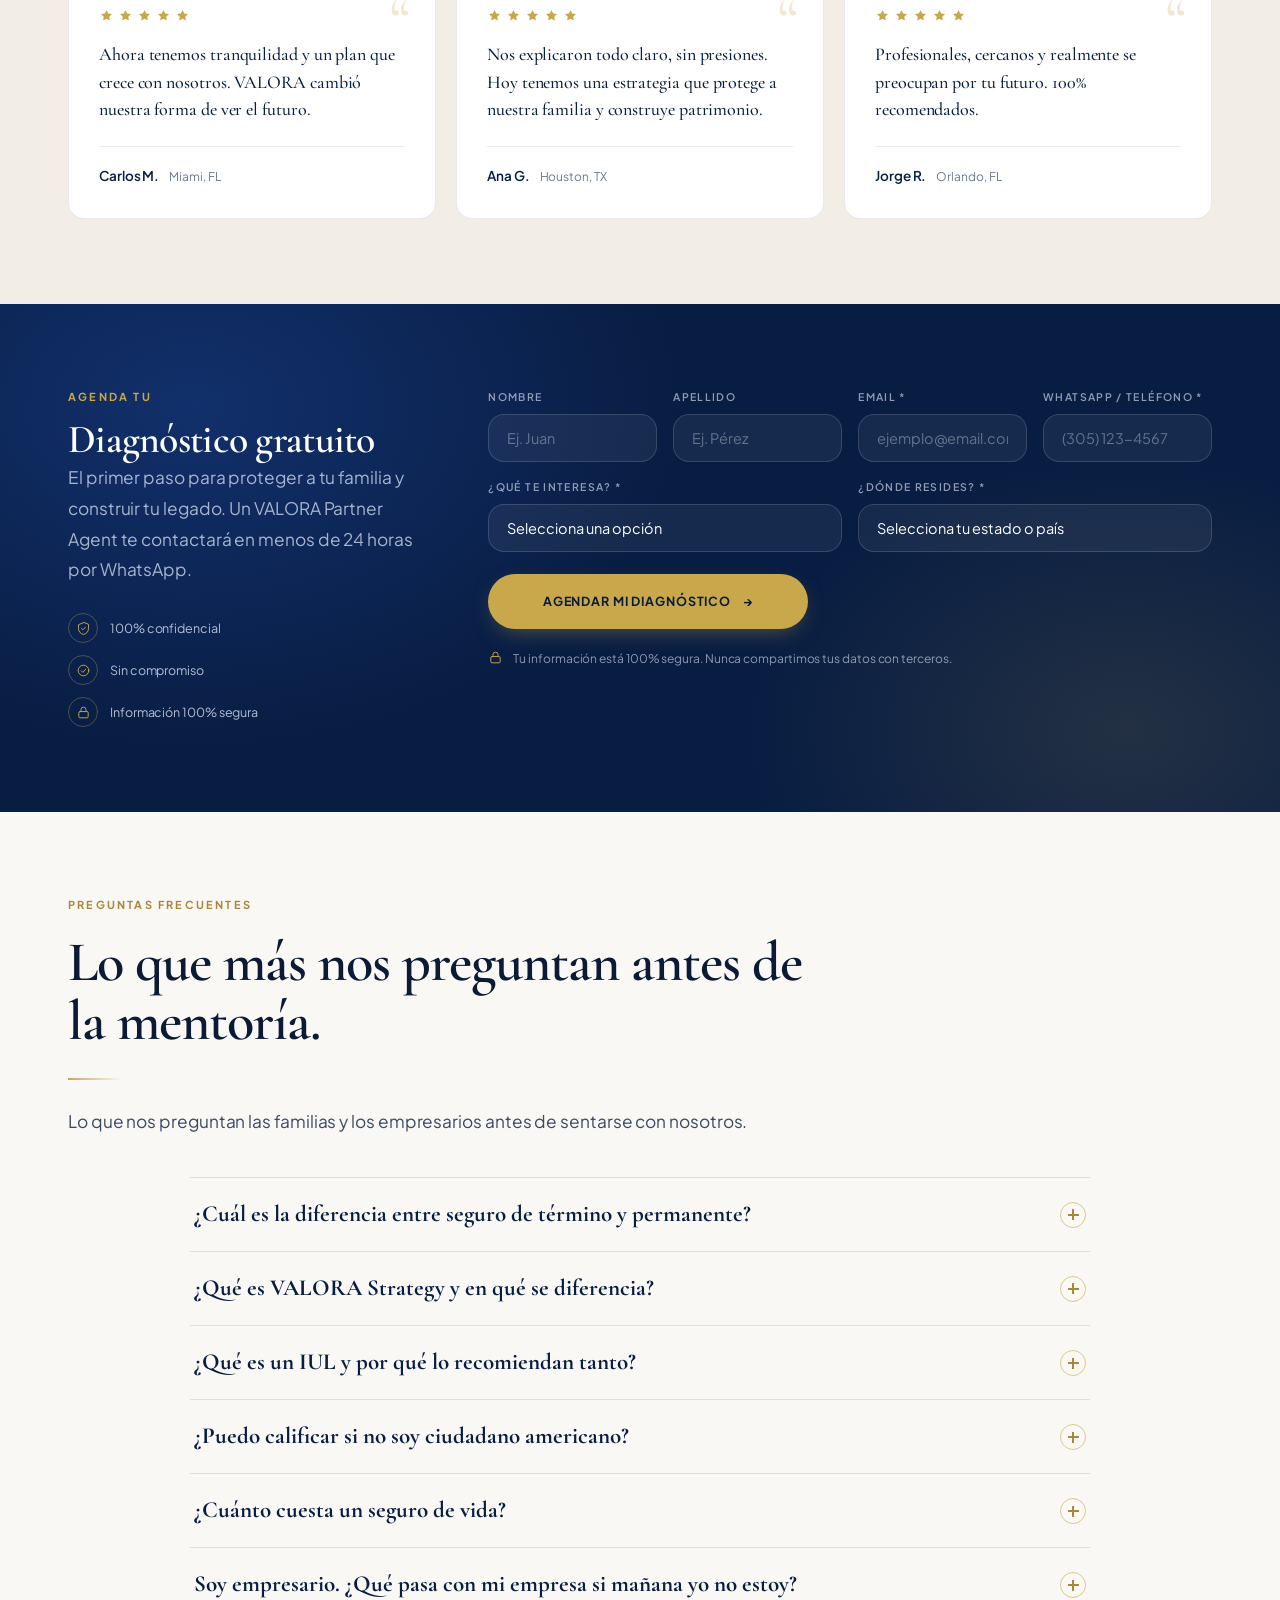
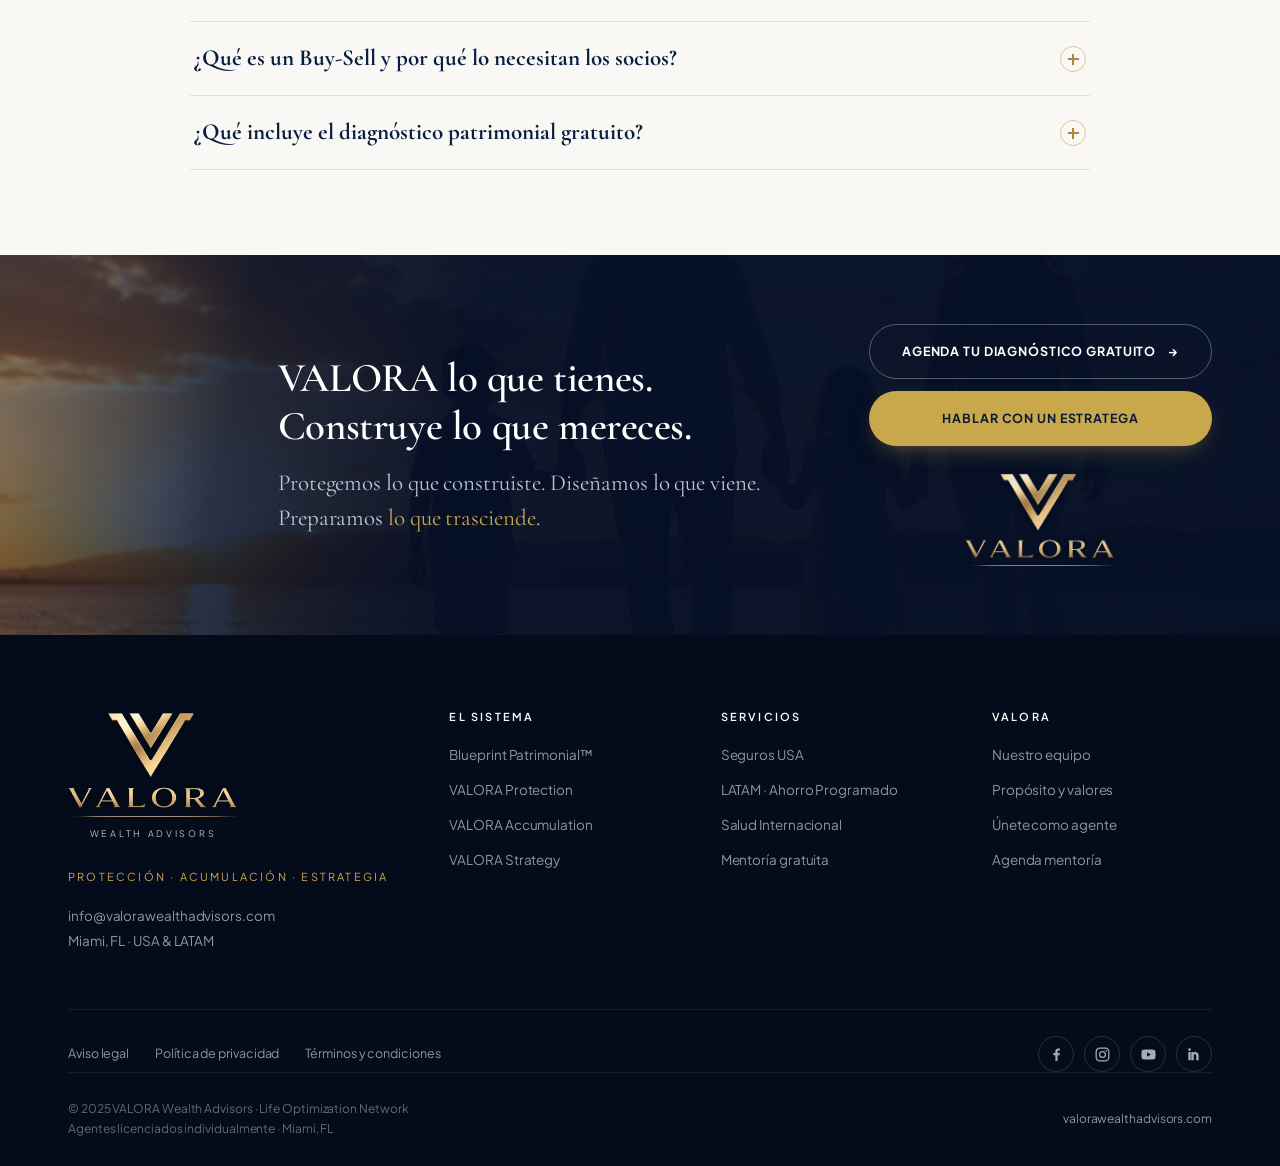
==== commit 8577bc2f: "«A quién servimos»: azul de marca y tarjetas blancas La sección estaba sobre el navy más profundo y " ====
--- a/index.html
+++ b/index.html
@@ -108,7 +108,7 @@
 </section>
 
 <!-- ═══════════ 2b · A QUIÉN SERVIMOS ═══════════ -->
-<section class="sec rutas darker" id="rutas">
+<section class="sec rutas dark" id="rutas">
   <div class="wrap">
     <div class="rv rutas-head">
       <p class="eyebrow">A quién servimos</p>
@@ -701,13 +701,82 @@
               <label for="residencia">¿Dónde resides? *</label>
               <select id="residencia" name="residencia" required>
                 <option value="">Selecciona tu estado o país</option>
-                <optgroup label="USA">
-                  <option>Florida</option><option>Texas</option><option>California</option>
-                  <option>New York</option><option>Georgia</option><option>Otro estado</option>
+                <optgroup label="Estados Unidos">
+                  <option>Alabama</option>
+                  <option>Alaska</option>
+                  <option>Arizona</option>
+                  <option>Arkansas</option>
+                  <option>California</option>
+                  <option>Colorado</option>
+                  <option>Connecticut</option>
+                  <option>Delaware</option>
+                  <option>District of Columbia</option>
+                  <option>Florida</option>
+                  <option>Georgia</option>
+                  <option>Hawaii</option>
+                  <option>Idaho</option>
+                  <option>Illinois</option>
+                  <option>Indiana</option>
+                  <option>Iowa</option>
+                  <option>Kansas</option>
+                  <option>Kentucky</option>
+                  <option>Louisiana</option>
+                  <option>Maine</option>
+                  <option>Maryland</option>
+                  <option>Massachusetts</option>
+                  <option>Michigan</option>
+                  <option>Minnesota</option>
+                  <option>Mississippi</option>
+                  <option>Missouri</option>
+                  <option>Montana</option>
+                  <option>Nebraska</option>
+                  <option>Nevada</option>
+                  <option>New Hampshire</option>
+                  <option>New Jersey</option>
+                  <option>New Mexico</option>
+                  <option>New York</option>
+                  <option>North Carolina</option>
+                  <option>North Dakota</option>
+                  <option>Ohio</option>
+                  <option>Oklahoma</option>
+                  <option>Oregon</option>
+                  <option>Pennsylvania</option>
+                  <option>Puerto Rico</option>
+                  <option>Rhode Island</option>
+                  <option>South Carolina</option>
+                  <option>South Dakota</option>
+                  <option>Tennessee</option>
+                  <option>Texas</option>
+                  <option>Utah</option>
+                  <option>Vermont</option>
+                  <option>Virginia</option>
+                  <option>Washington</option>
+                  <option>West Virginia</option>
+                  <option>Wisconsin</option>
+                  <option>Wyoming</option>
                 </optgroup>
-                <optgroup label="LATAM">
-                  <option>Colombia</option><option>Venezuela</option><option>México</option>
-                  <option>Argentina</option><option>Perú</option><option>Otro país</option>
+                <optgroup label="Latinoamérica y España">
+                  <option>Argentina</option>
+                  <option>Bolivia</option>
+                  <option>Brasil</option>
+                  <option>Chile</option>
+                  <option>Colombia</option>
+                  <option>Costa Rica</option>
+                  <option>Cuba</option>
+                  <option>Ecuador</option>
+                  <option>El Salvador</option>
+                  <option>España</option>
+                  <option>Guatemala</option>
+                  <option>Honduras</option>
+                  <option>México</option>
+                  <option>Nicaragua</option>
+                  <option>Panamá</option>
+                  <option>Paraguay</option>
+                  <option>Perú</option>
+                  <option>República Dominicana</option>
+                  <option>Uruguay</option>
+                  <option>Venezuela</option>
+                  <option>Otro país</option>
                 </optgroup>
               </select>
             </div>
--- a/styles.css
+++ b/styles.css
@@ -1210,29 +1210,35 @@
    ========================================================= */
 .rutas-head{max-width:720px}
 .rutas-grid{display:grid;grid-template-columns:1fr 1fr;gap:22px;margin-top:44px}
+/* tarjetas blancas sobre el azul de marca */
 .ruta{
-  background:rgba(255,255,255,.04);border:1px solid rgba(201,168,76,.24);
+  background:var(--white);border:1px solid rgba(8,29,66,.06);
+  box-shadow:0 1px 2px rgba(0,0,0,.06),0 18px 40px -28px rgba(0,0,0,.55);
   border-radius:var(--r);padding:clamp(28px,3.2vw,42px);display:flex;flex-direction:column;
-  transition:border-color .3s ease,transform .3s ease,background .3s ease;
-}
-.ruta:hover{border-color:rgba(201,168,76,.55);transform:translateY(-4px);background:rgba(255,255,255,.06)}
+  transition:border-color .3s ease,transform .3s ease,box-shadow .3s ease;
+}
+.ruta:hover{
+  border-color:rgba(201,168,76,.4);transform:translateY(-5px);
+  box-shadow:0 1px 2px rgba(0,0,0,.06),0 28px 60px -30px rgba(0,0,0,.6);
+}
 .ruta-ico{
   display:grid;place-items:center;width:62px;height:62px;border-radius:50%;margin-bottom:22px;
-  border:1px solid rgba(201,168,76,.4);background:rgba(201,168,76,.08);color:var(--gold-light);
+  background:linear-gradient(135deg,var(--navy),var(--navy-soft));color:var(--gold-light);
 }
 .ruta-ico svg{width:30px;height:30px}
-.ruta h3{font-family:var(--serif);font-size:clamp(24px,2.5vw,31px);font-weight:600;color:#fff}
+.ruta h3{font-family:var(--serif);font-size:clamp(24px,2.5vw,31px);font-weight:600;color:var(--navy)}
 .ruta-claim{
   margin-top:12px;font-family:var(--serif);font-size:clamp(17px,1.8vw,21px);
-  line-height:1.4;color:var(--gold-light);
-}
-.ruta-sub{margin-top:14px;font-size:13.5px;line-height:1.7;color:rgba(226,235,250,.62)}
-.ruta ul{margin-top:24px;padding-top:22px;border-top:1px solid rgba(255,255,255,.1);display:grid;gap:9px}
-.ruta li{position:relative;padding-left:22px;font-size:13.5px;line-height:1.6;color:rgba(226,235,250,.82)}
+  line-height:1.4;color:var(--gold-deep);font-weight:600;
+}
+.ruta-sub{margin-top:14px;font-size:13.5px;line-height:1.7;color:var(--ink-3)}
+.ruta ul{margin-top:24px;padding-top:22px;border-top:1px solid rgba(8,29,66,.1);display:grid;gap:9px}
+.ruta li{position:relative;padding-left:22px;font-size:13.5px;line-height:1.6;color:var(--ink-2)}
 .ruta li::before{
   content:"";position:absolute;left:1px;top:8px;width:11px;height:6px;
-  border-left:1.5px solid var(--gold);border-bottom:1.5px solid var(--gold);transform:rotate(-45deg);
-}
+  border-left:1.5px solid var(--gold-deep);border-bottom:1.5px solid var(--gold-deep);transform:rotate(-45deg);
+}
+.ruta .link-more{color:var(--gold-deep)}
 .ruta .link-more{margin-top:auto;padding-top:26px}
 .rutas-q{
   margin-top:clamp(38px,4.4vw,58px);text-align:center;font-family:var(--serif);
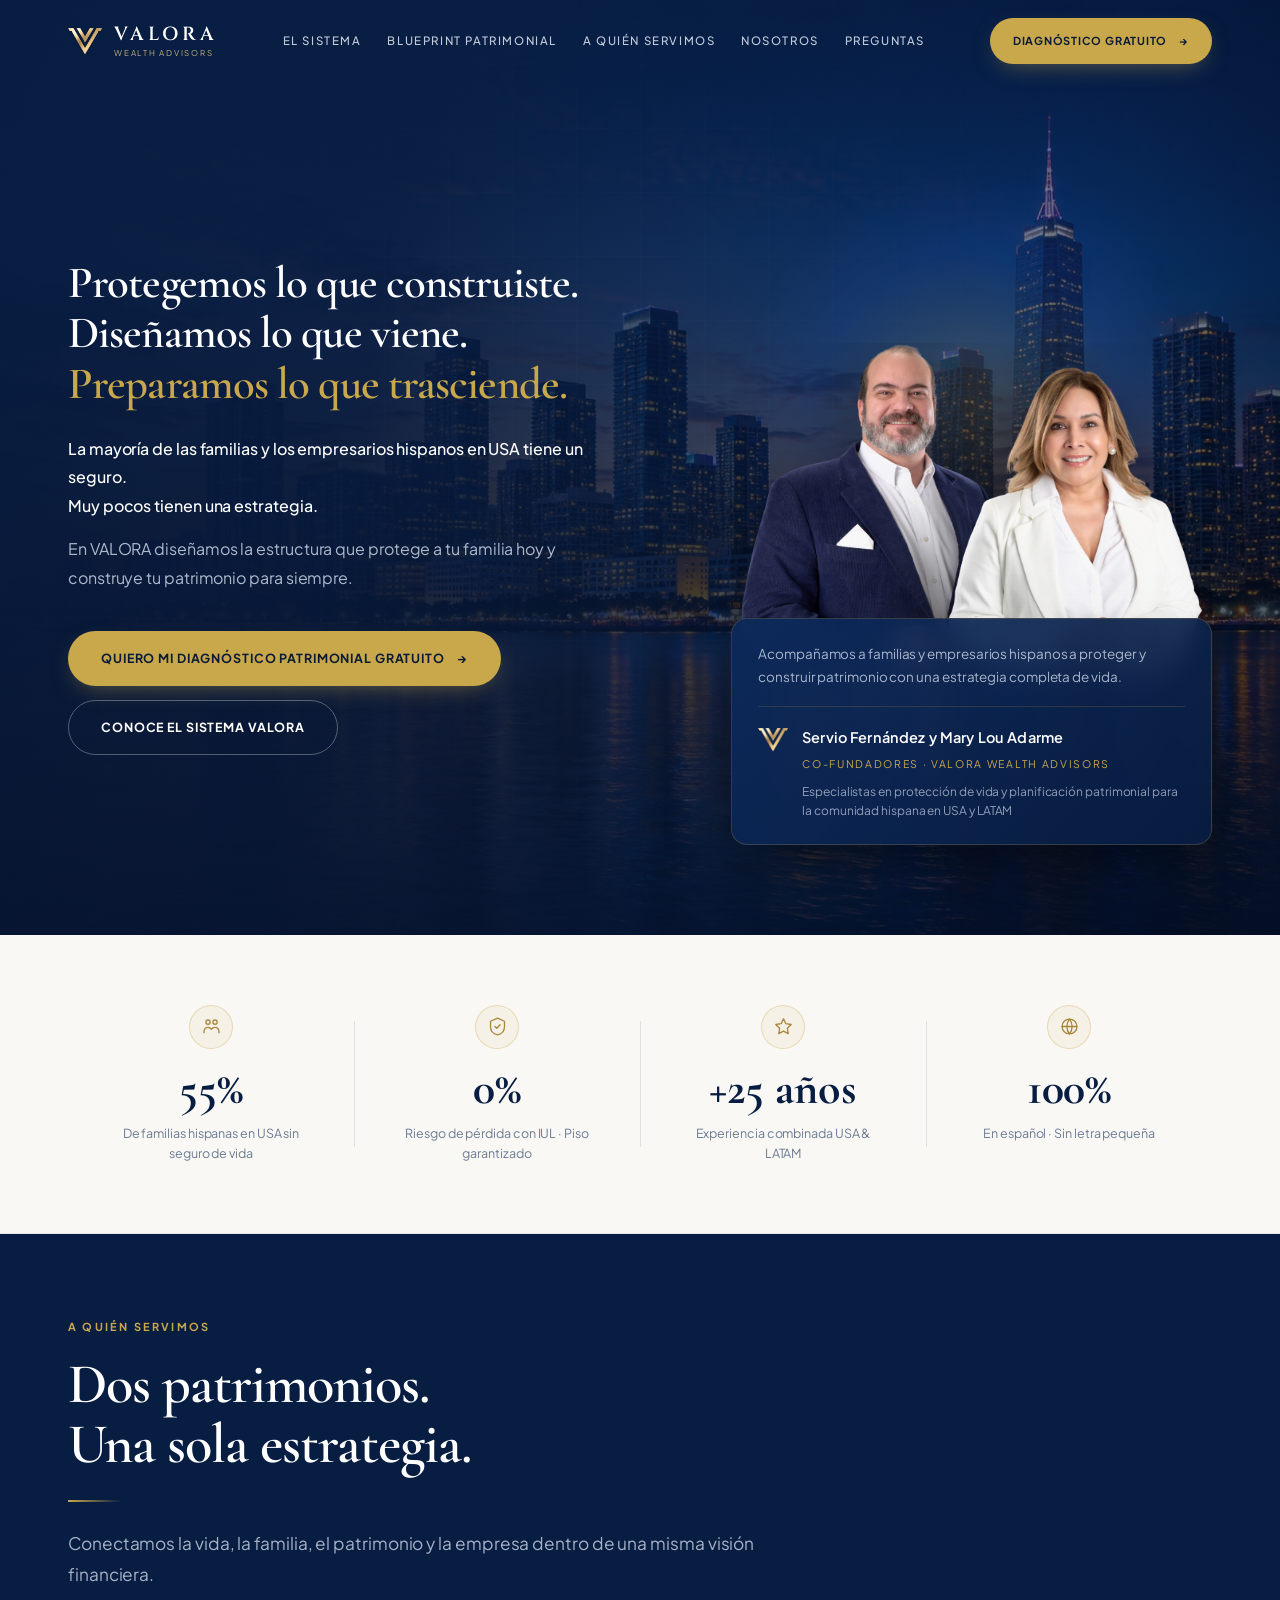
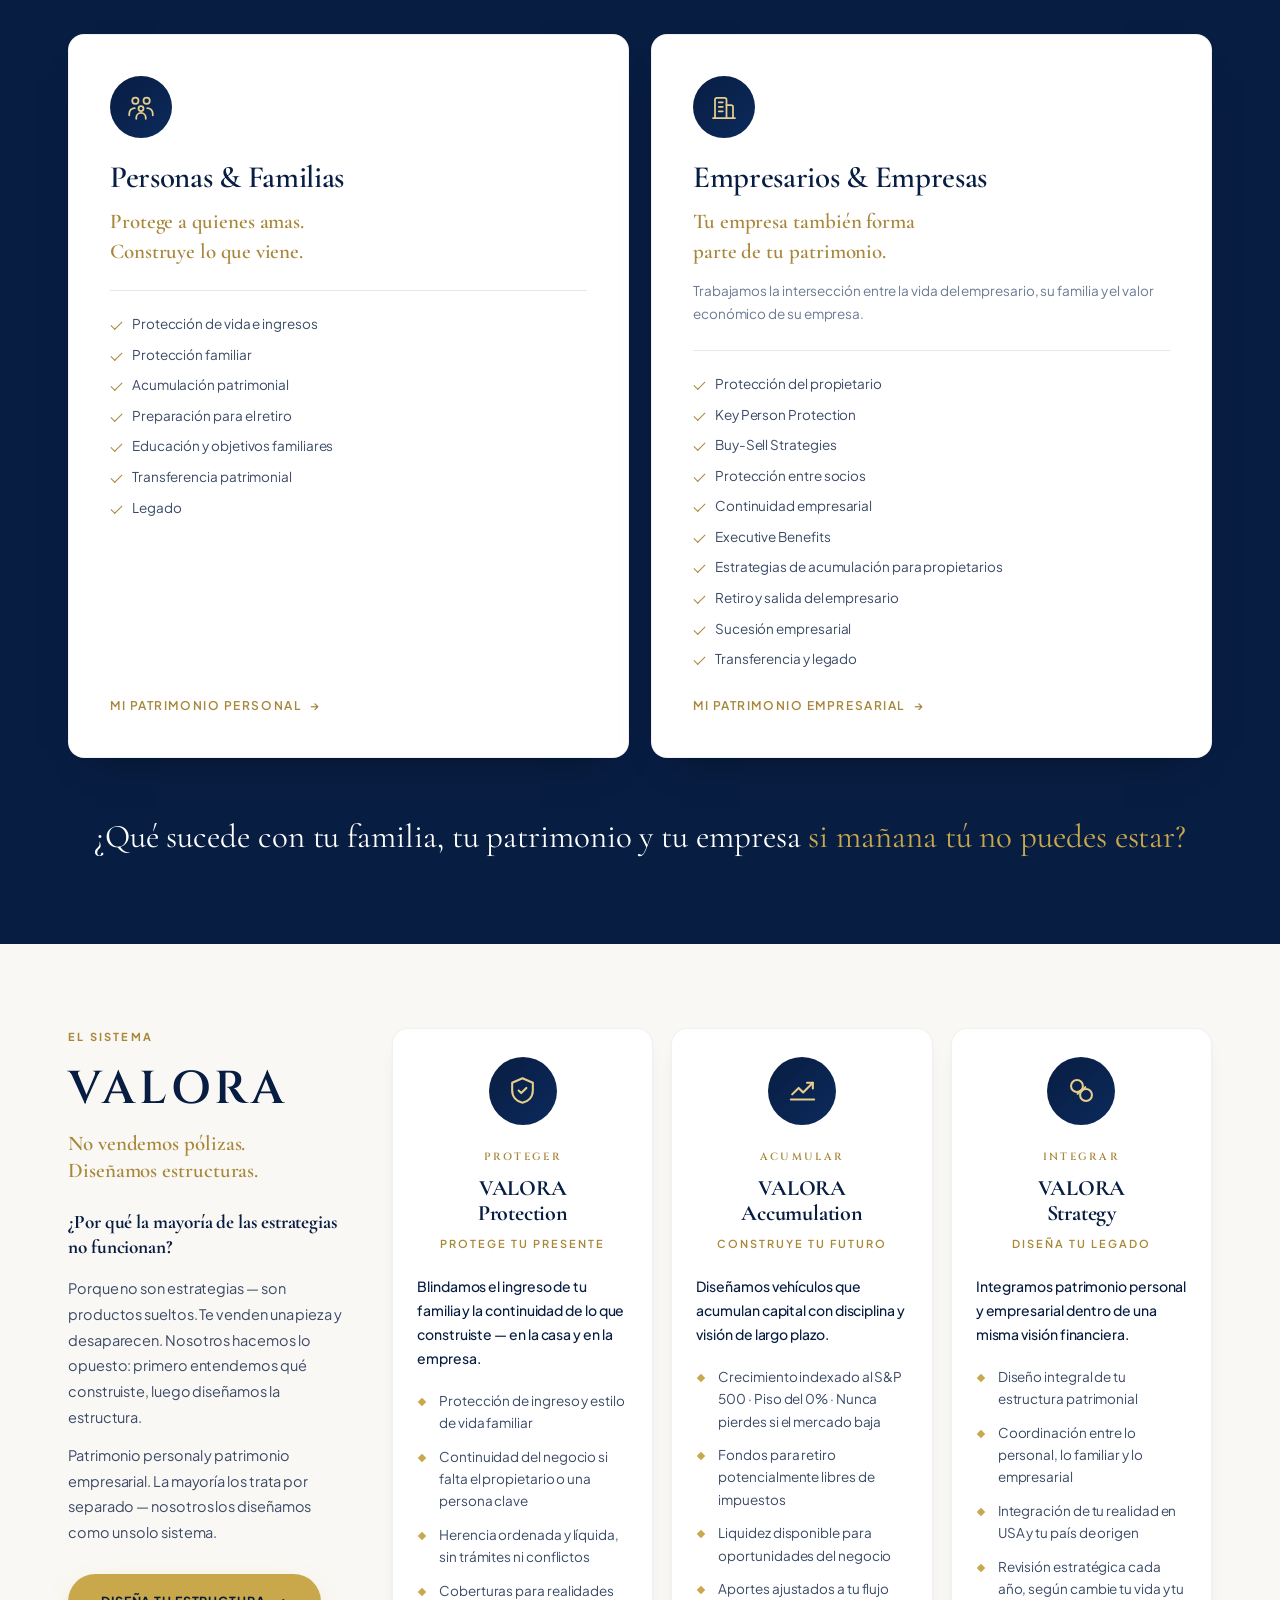
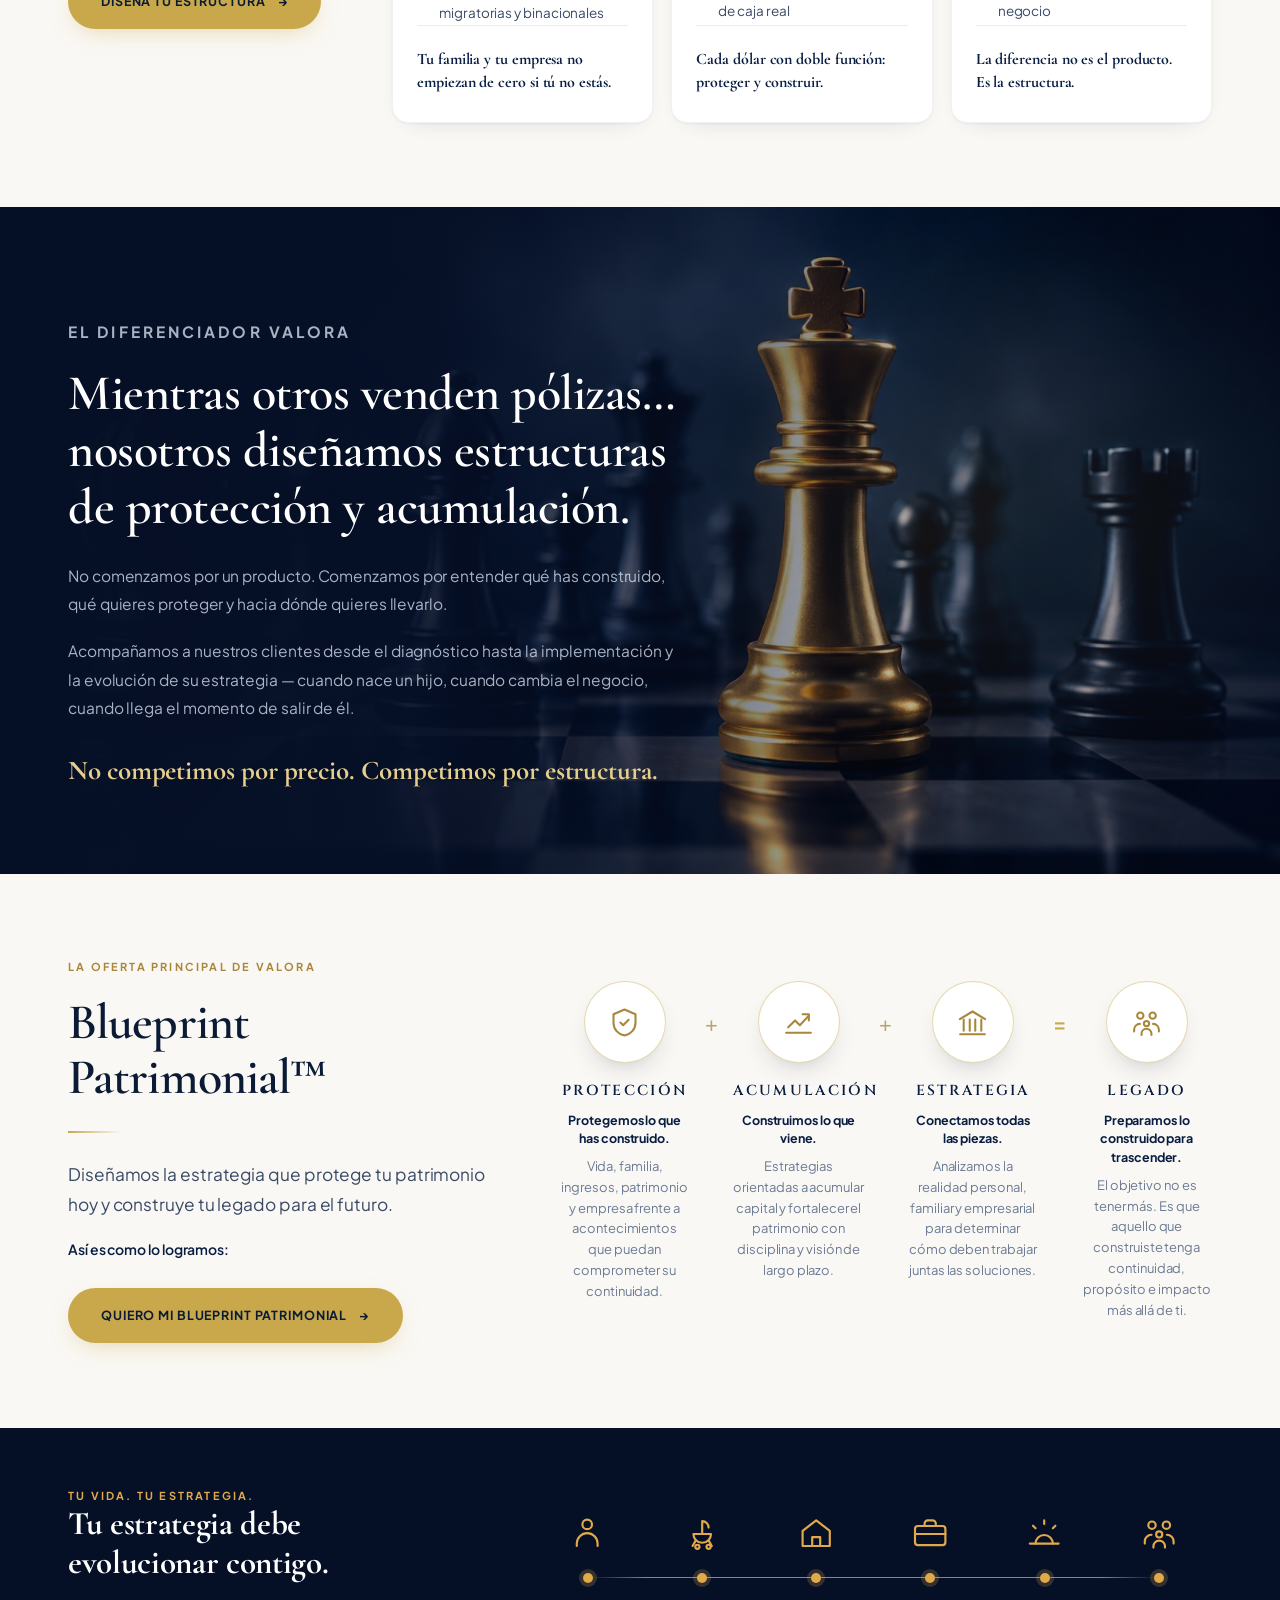
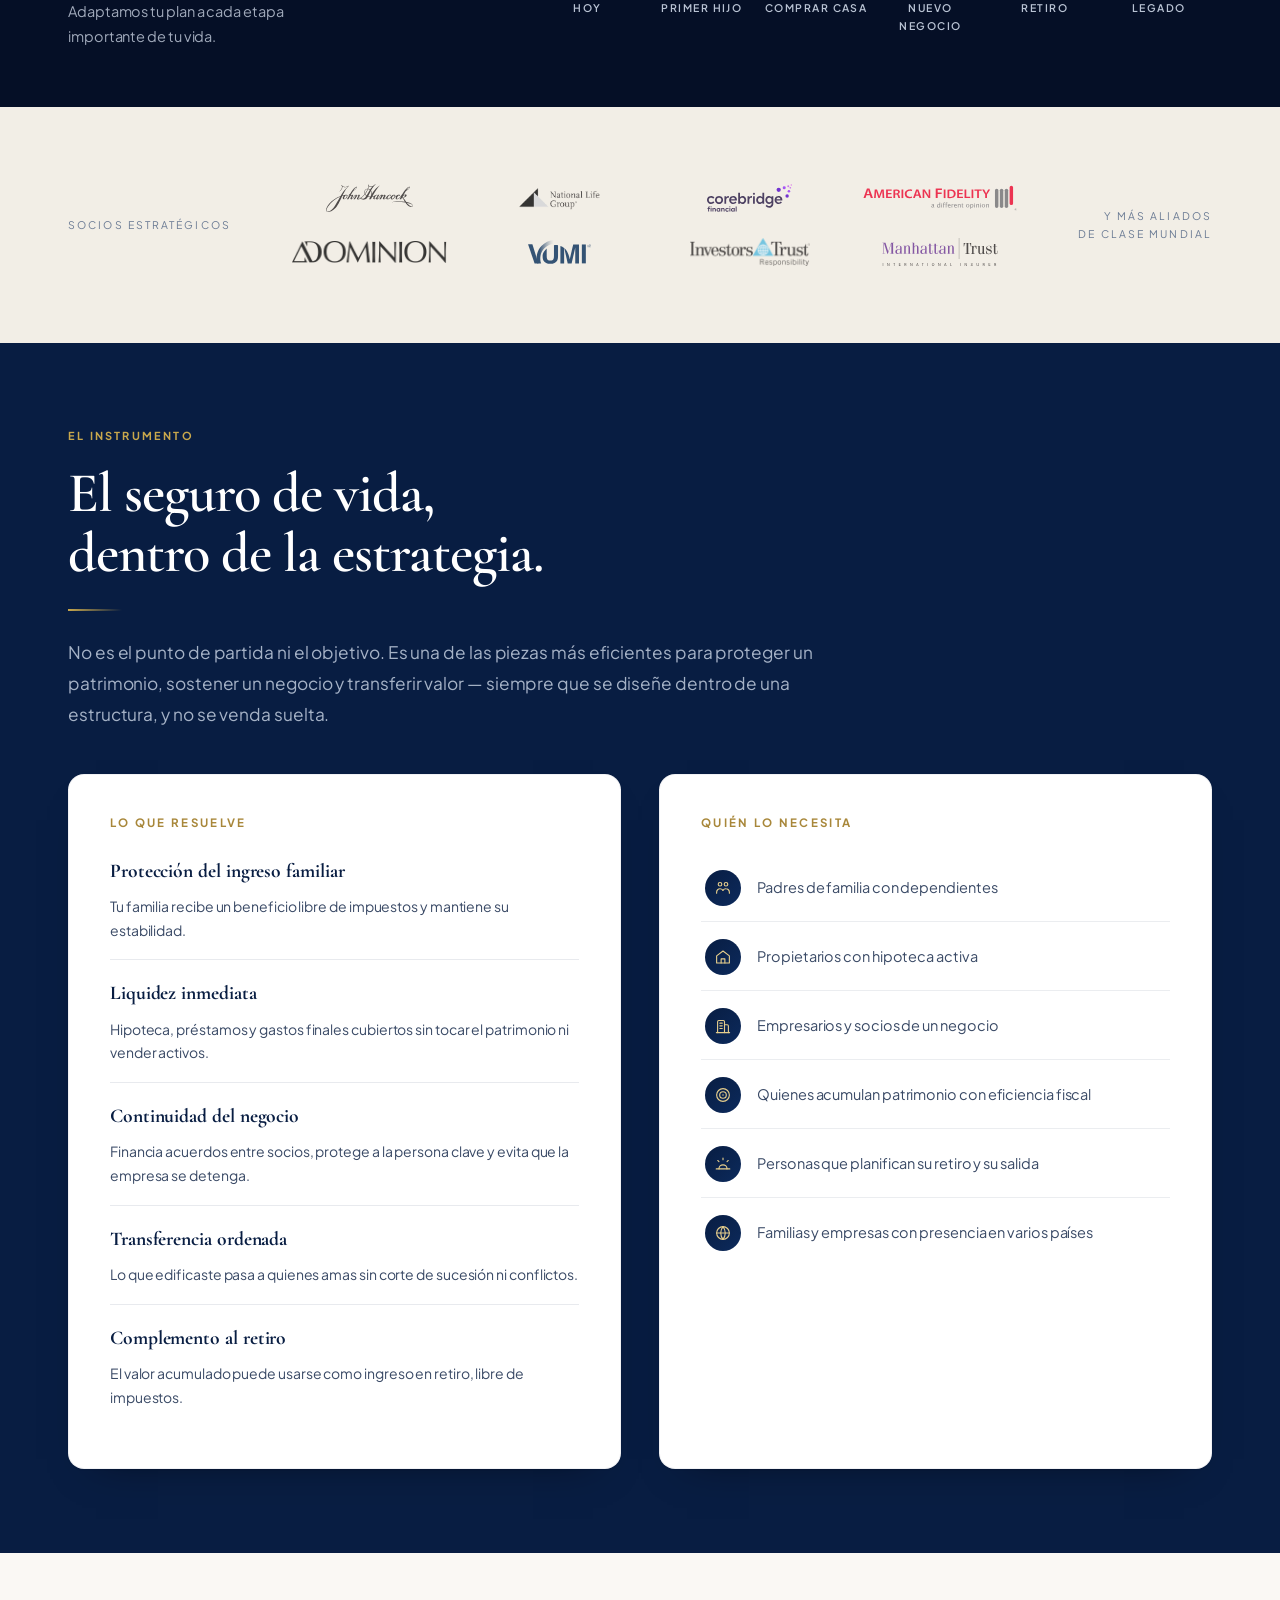
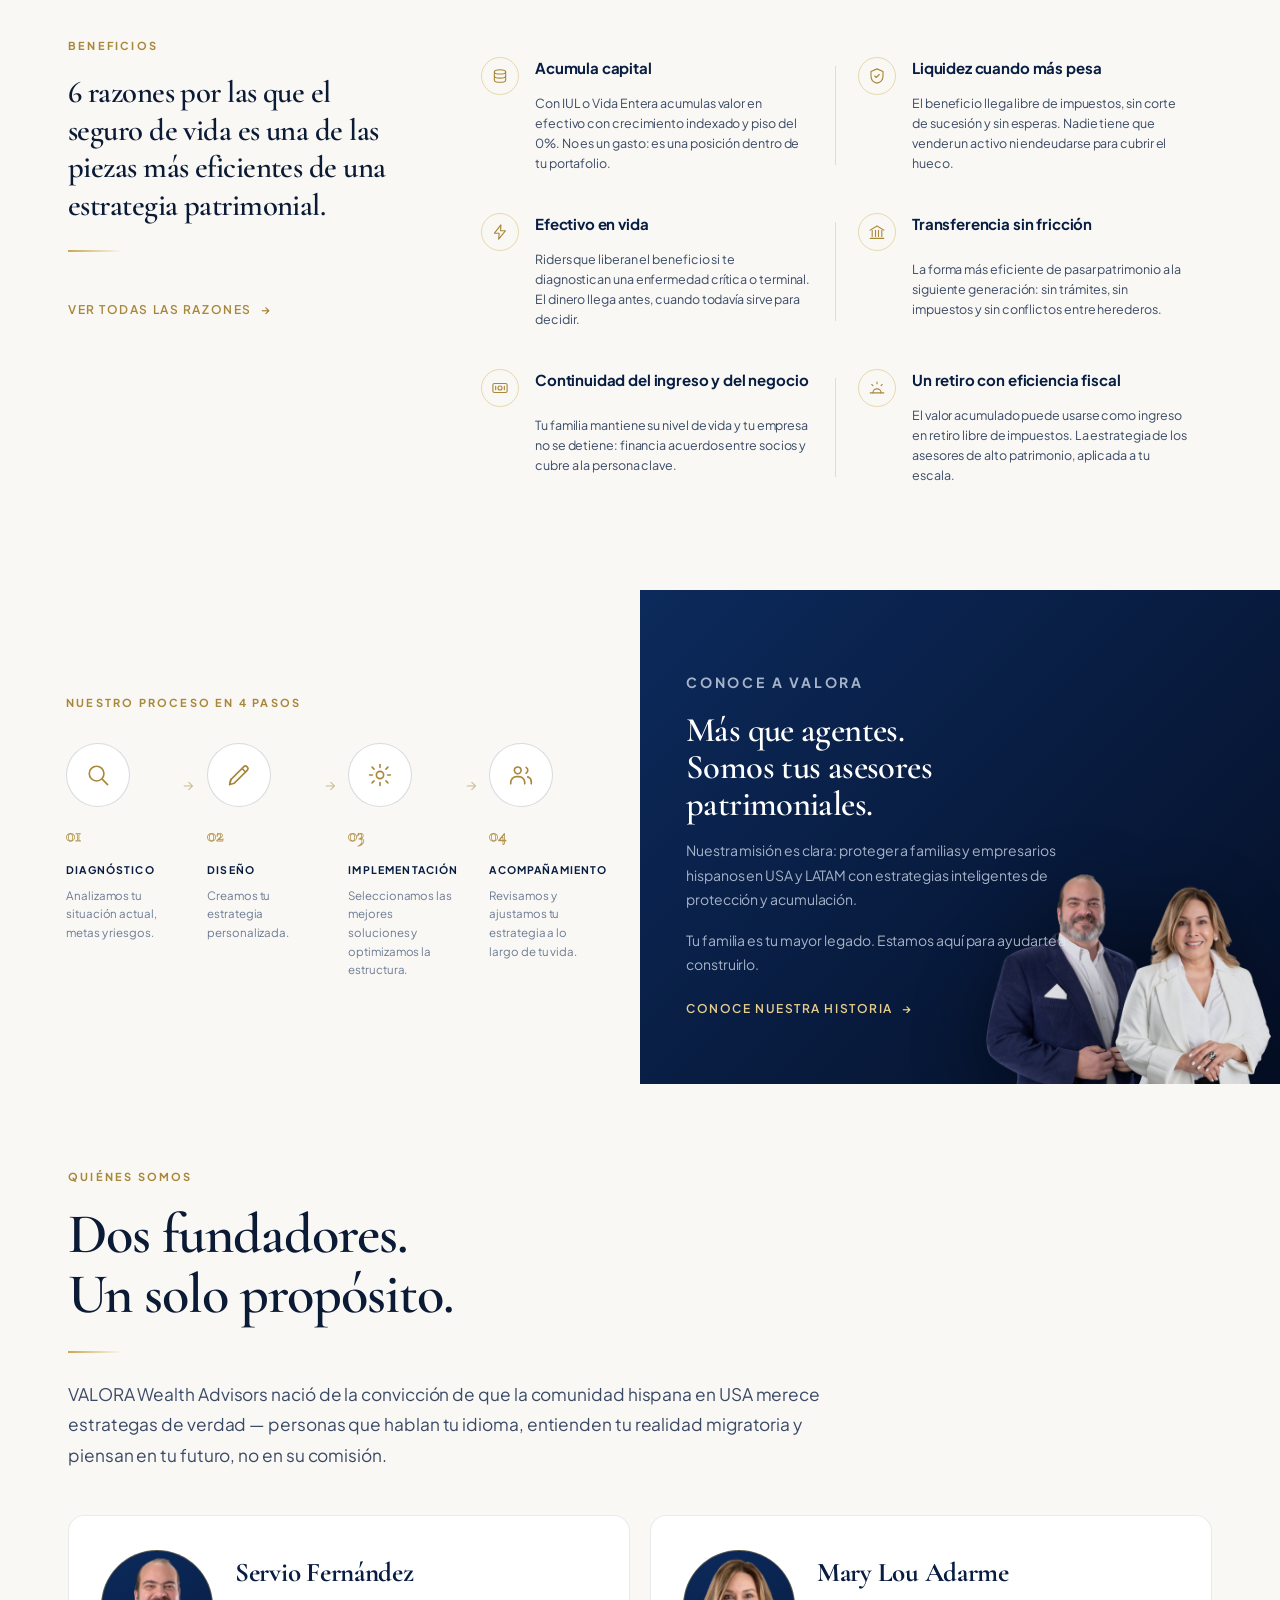
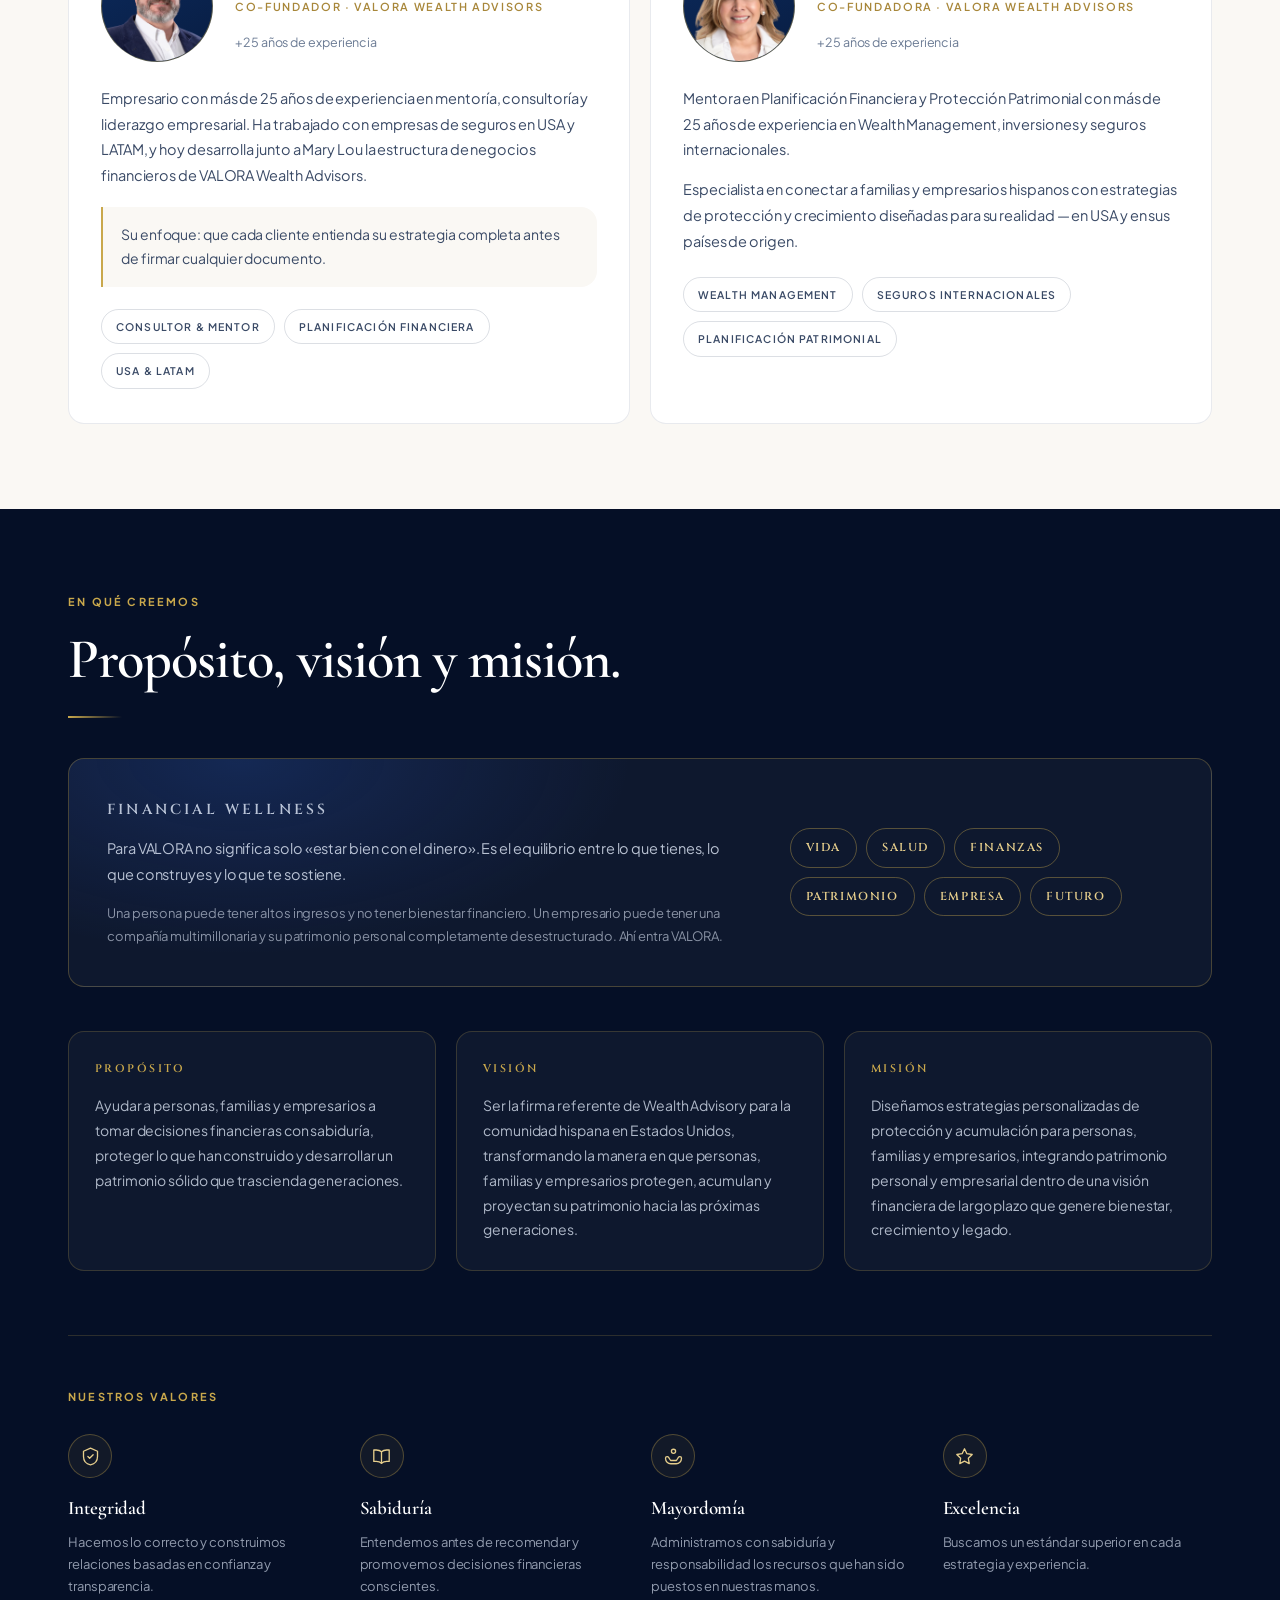
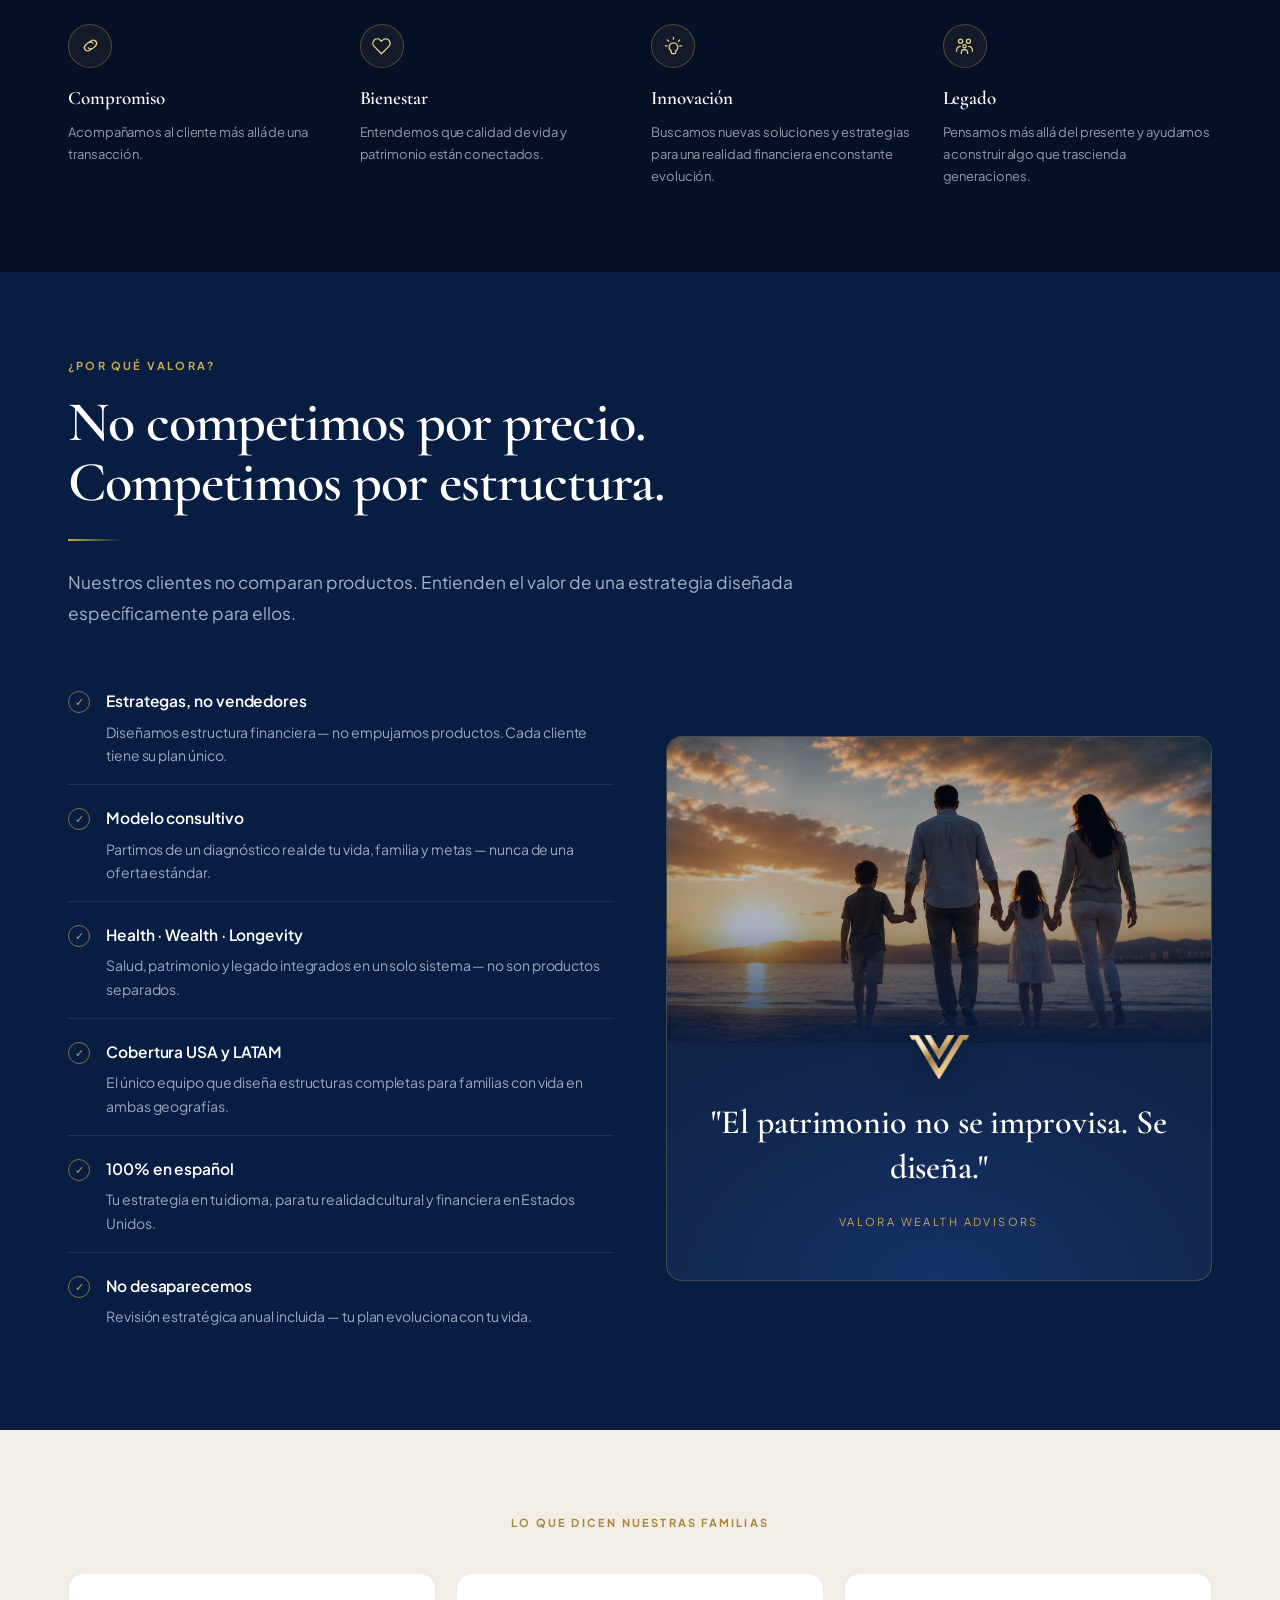
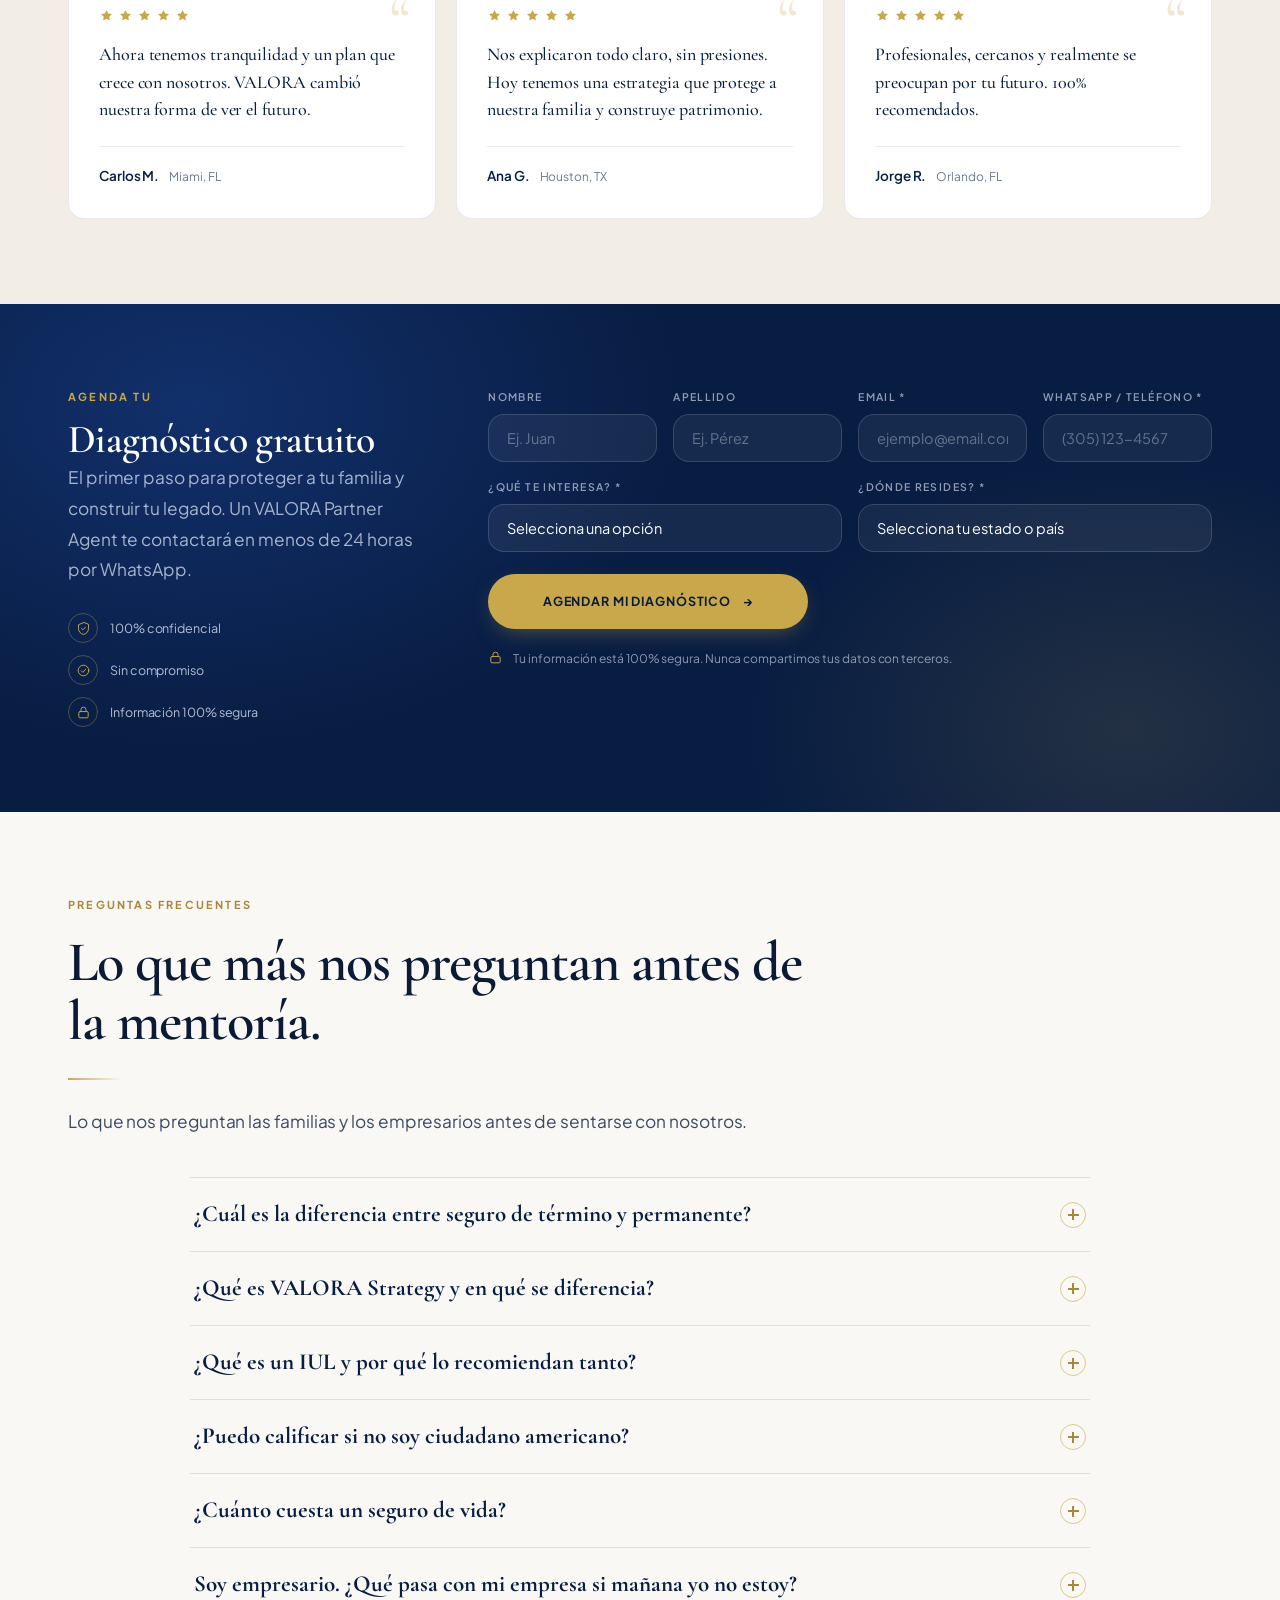
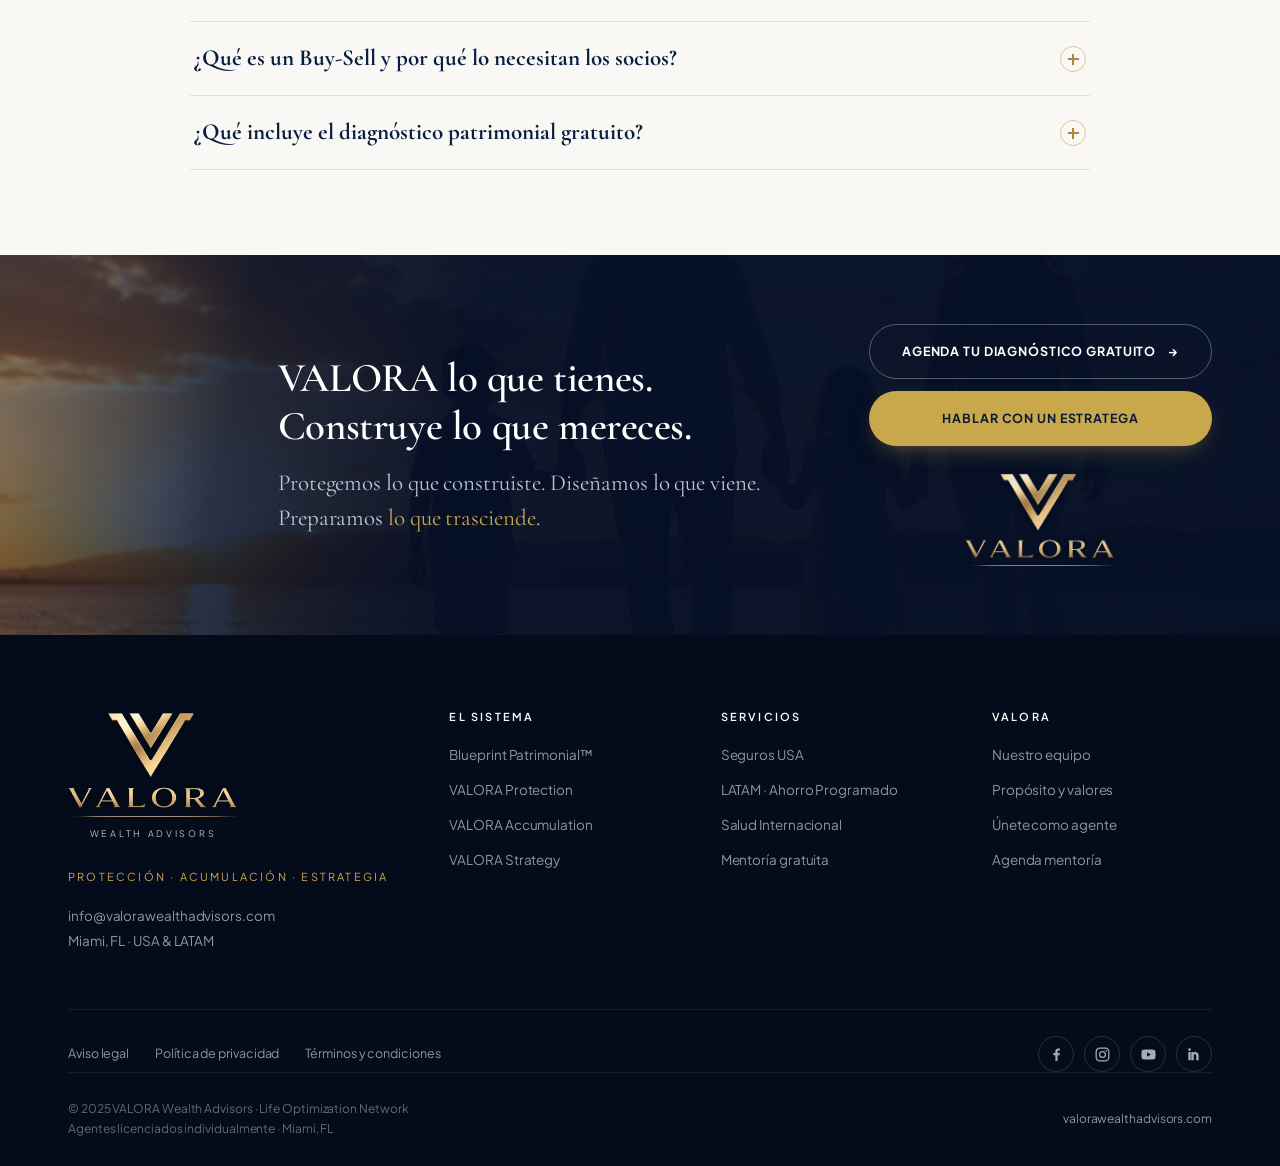
==== commit e3cf3dfd: "«El seguro de vida, dentro de la estrategia»: mismo tratamiento Azul de marca en lugar del navy prof" ====
--- a/index.html
+++ b/index.html
@@ -353,7 +353,7 @@
 </section>
 
 <!-- ═══════════ 7 · QUÉ ES UN SEGURO DE VIDA ═══════════ -->
-<section class="sec darker" id="seguro">
+<section class="sec dark" id="seguro">
   <div class="wrap">
     <div class="rv" style="max-width:800px">
       <p class="eyebrow">El instrumento</p>
--- a/styles.css
+++ b/styles.css
@@ -353,27 +353,29 @@
    QUÉ ES UN SEGURO DE VIDA
    ========================================================= */
 .two-col{display:grid;grid-template-columns:1fr 1fr;gap:clamp(22px,3vw,40px);margin-top:44px}
+/* paneles blancos sobre el azul de marca */
 .panel{
-  background:rgba(255,255,255,.045);border:1px solid rgba(201,168,76,.22);border-radius:var(--r);
+  background:var(--white);border:1px solid rgba(8,29,66,.06);border-radius:var(--r);
+  box-shadow:0 1px 2px rgba(0,0,0,.06),0 18px 40px -28px rgba(0,0,0,.55);
   padding:clamp(28px,3.2vw,42px);
 }
 .panel h3{
-  font-size:11.5px;letter-spacing:.22em;text-transform:uppercase;color:var(--gold);
-  font-family:var(--sans);font-weight:600;margin-bottom:26px;
-}
-.panel .item{padding:17px 0;border-top:1px solid rgba(255,255,255,.09)}
+  font-size:11.5px;letter-spacing:.2em;text-transform:uppercase;color:var(--gold-deep);
+  font-family:var(--sans);font-weight:700;margin-bottom:26px;
+}
+.panel .item{padding:17px 0;border-top:1px solid rgba(8,29,66,.09)}
 .panel .item:first-of-type{border-top:0;padding-top:0}
-.panel .item b{display:block;font-family:var(--serif);font-size:19.5px;font-weight:700;color:#fff;margin-bottom:7px}
-.panel .item p{font-size:14px;line-height:1.7;color:rgba(226,235,250,.7)}
+.panel .item b{display:block;font-family:var(--serif);font-size:19.5px;font-weight:700;color:var(--navy);margin-bottom:7px}
+.panel .item p{font-size:14px;line-height:1.7;color:var(--ink-2)}
 .who-list{display:grid;gap:2px}
 .who-list li{
   display:flex;align-items:center;gap:16px;padding:15px 4px;font-size:14.5px;
-  color:rgba(226,235,250,.86);border-bottom:1px solid rgba(255,255,255,.07);
+  color:var(--ink-2);border-bottom:1px solid rgba(8,29,66,.08);
 }
 .who-list li:last-child{border-bottom:0}
 .who-list .ico{
   flex:none;width:36px;height:36px;border-radius:50%;display:grid;place-items:center;
-  border:1px solid rgba(201,168,76,.32);background:rgba(201,168,76,.07);color:var(--gold);
+  background:linear-gradient(135deg,var(--navy),var(--navy-soft));color:var(--gold-light);
 }
 .who-list .ico svg{width:18px;height:18px}
 
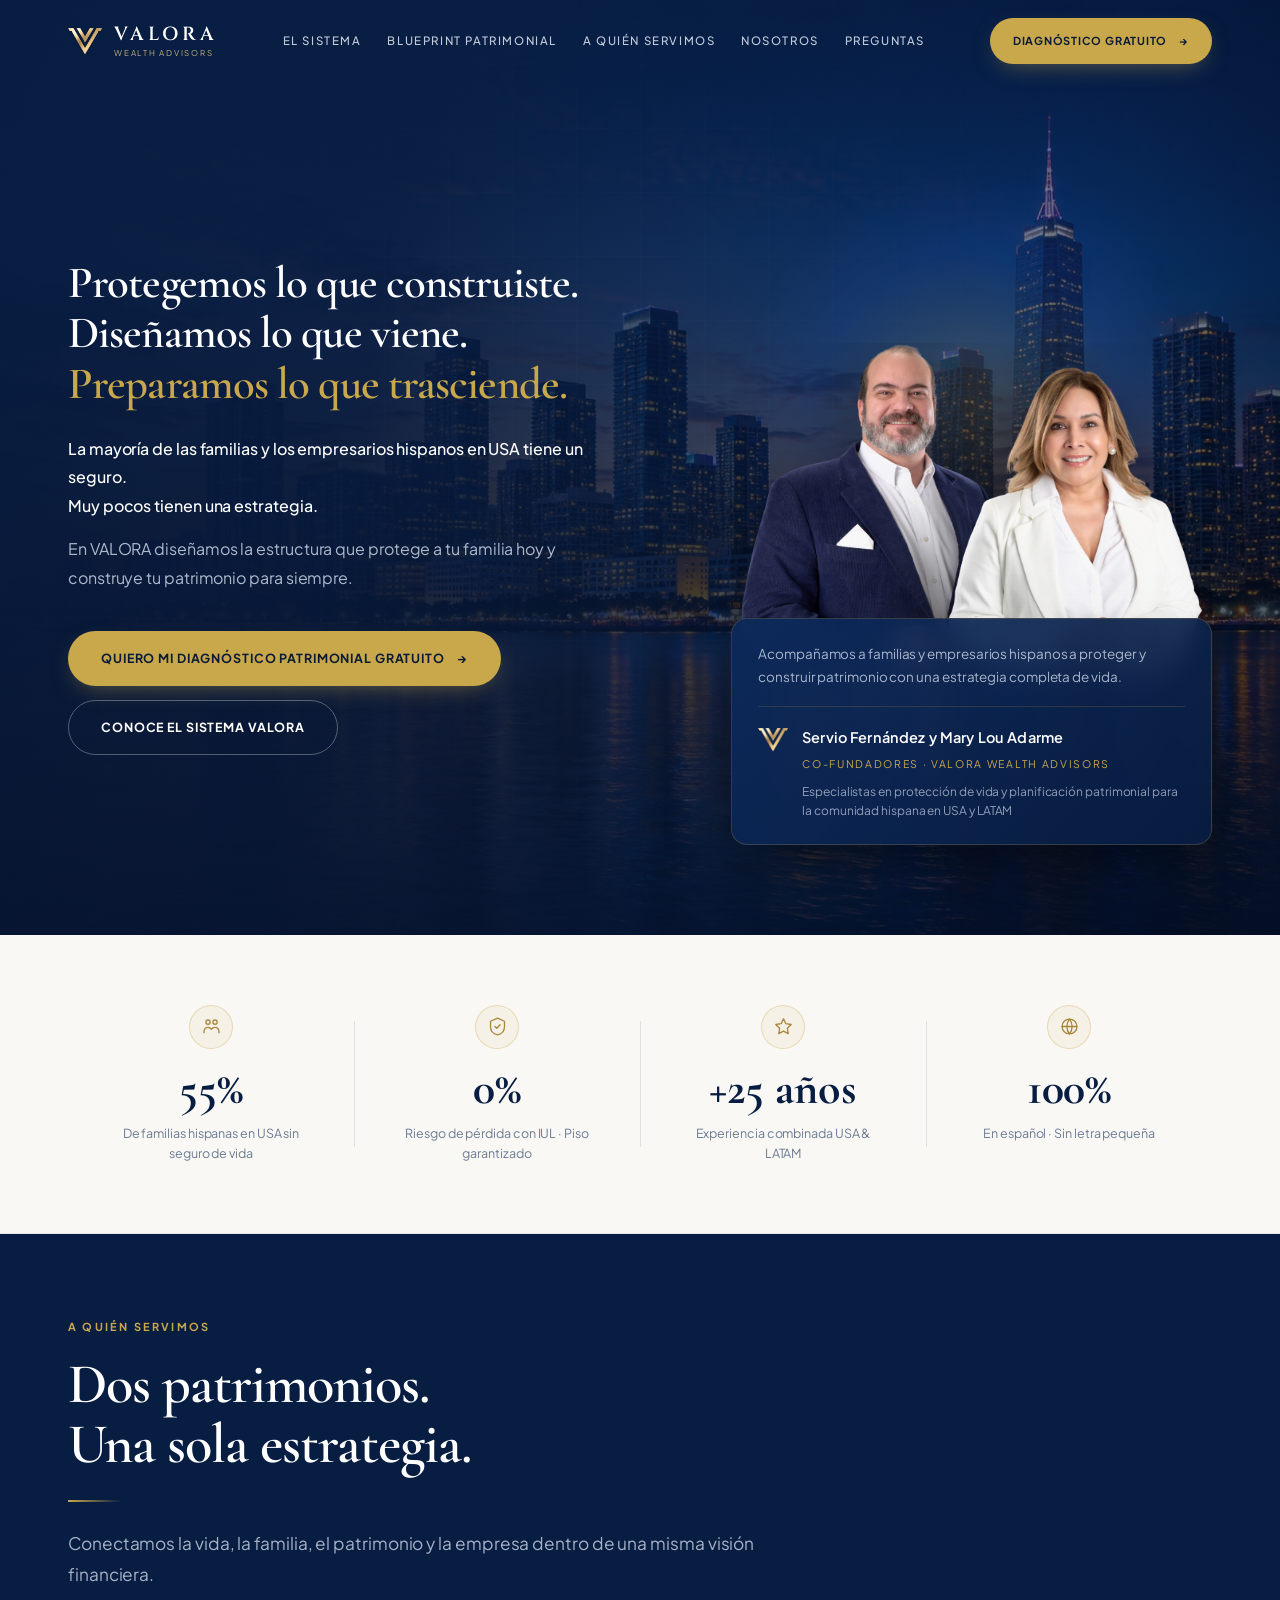
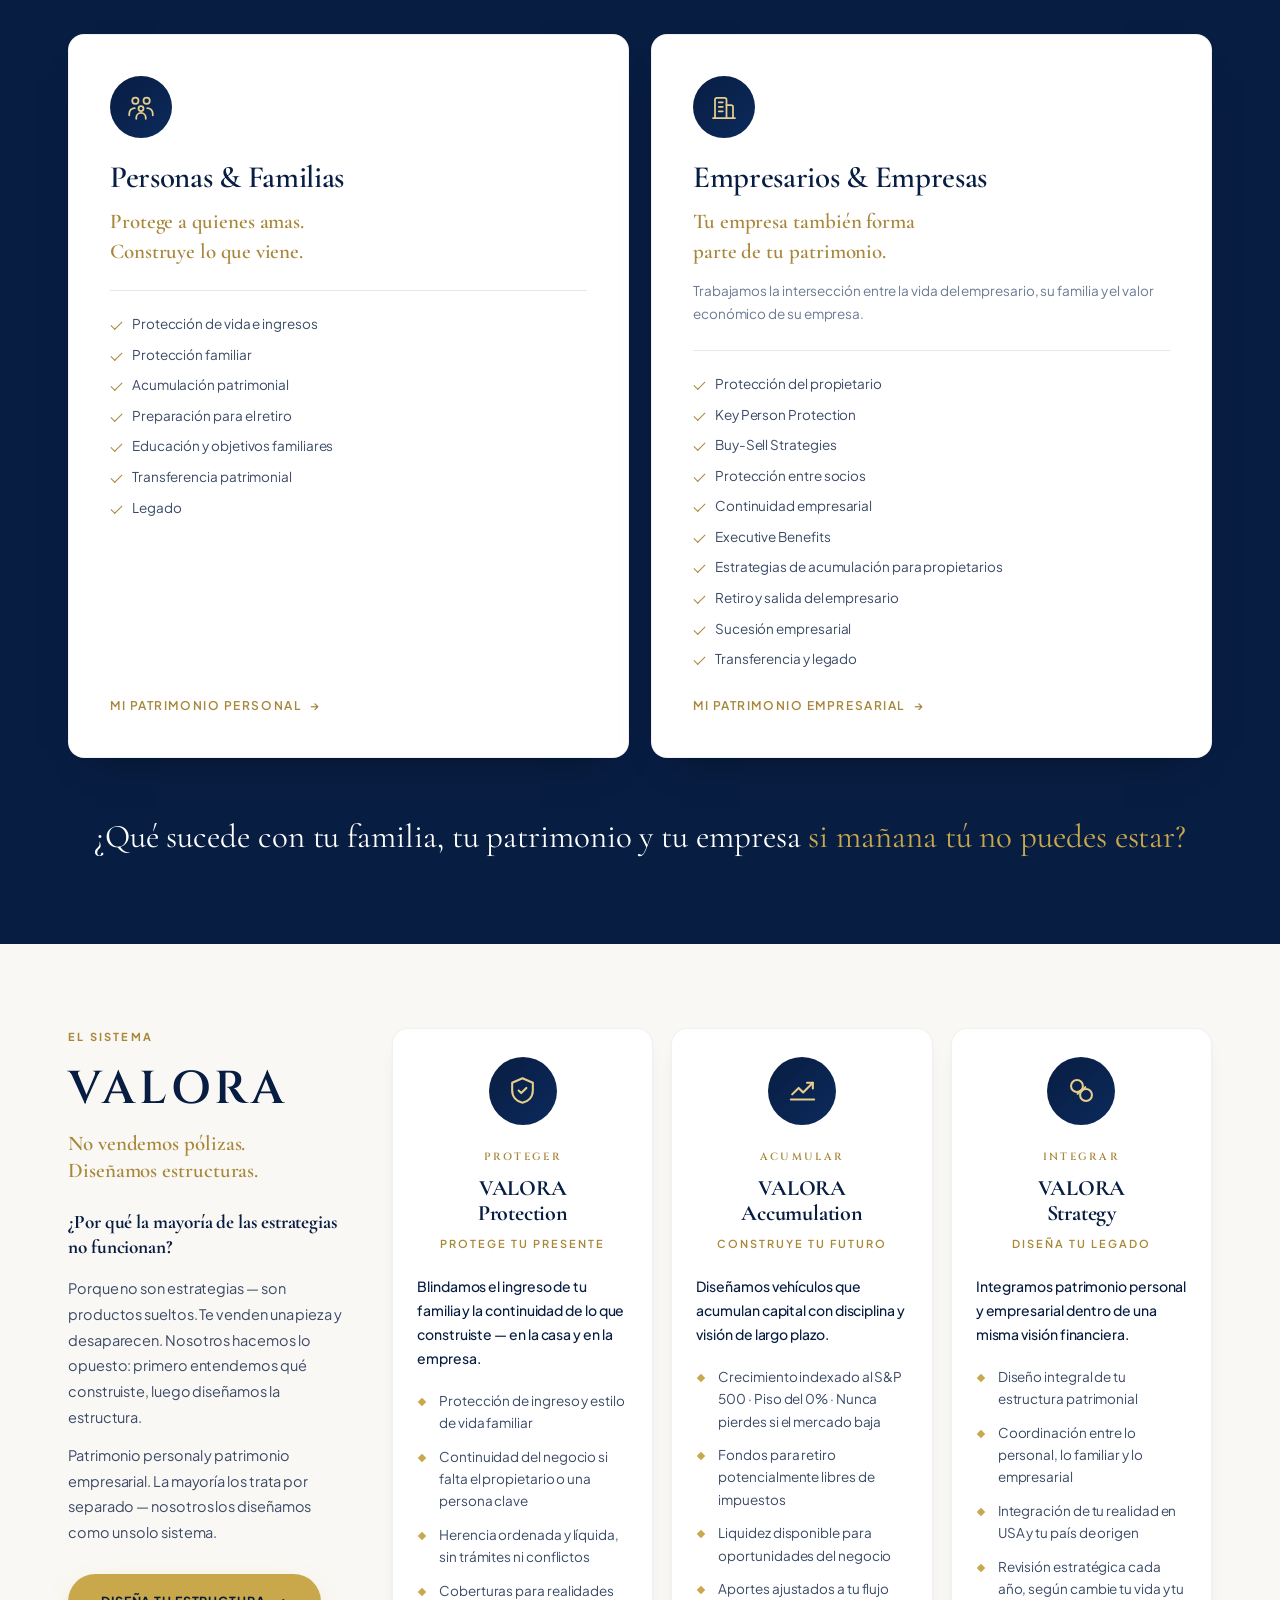
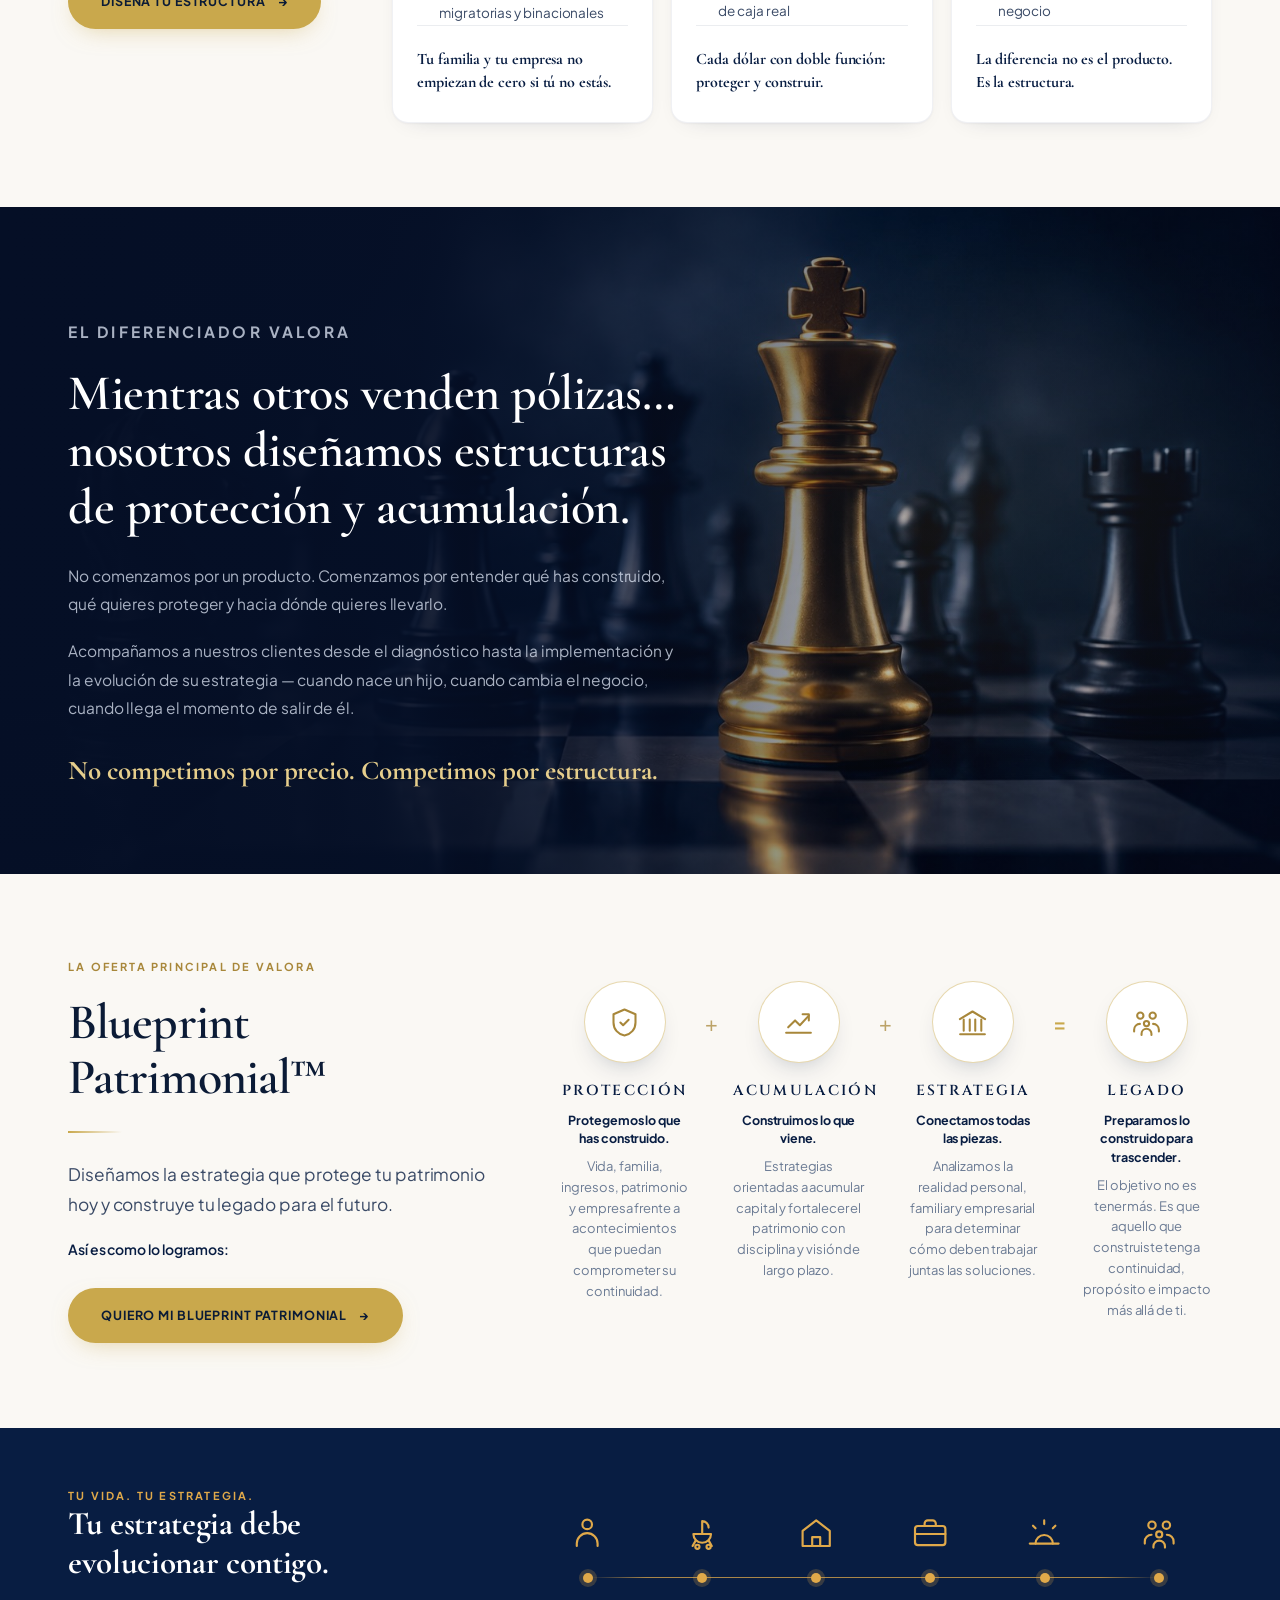
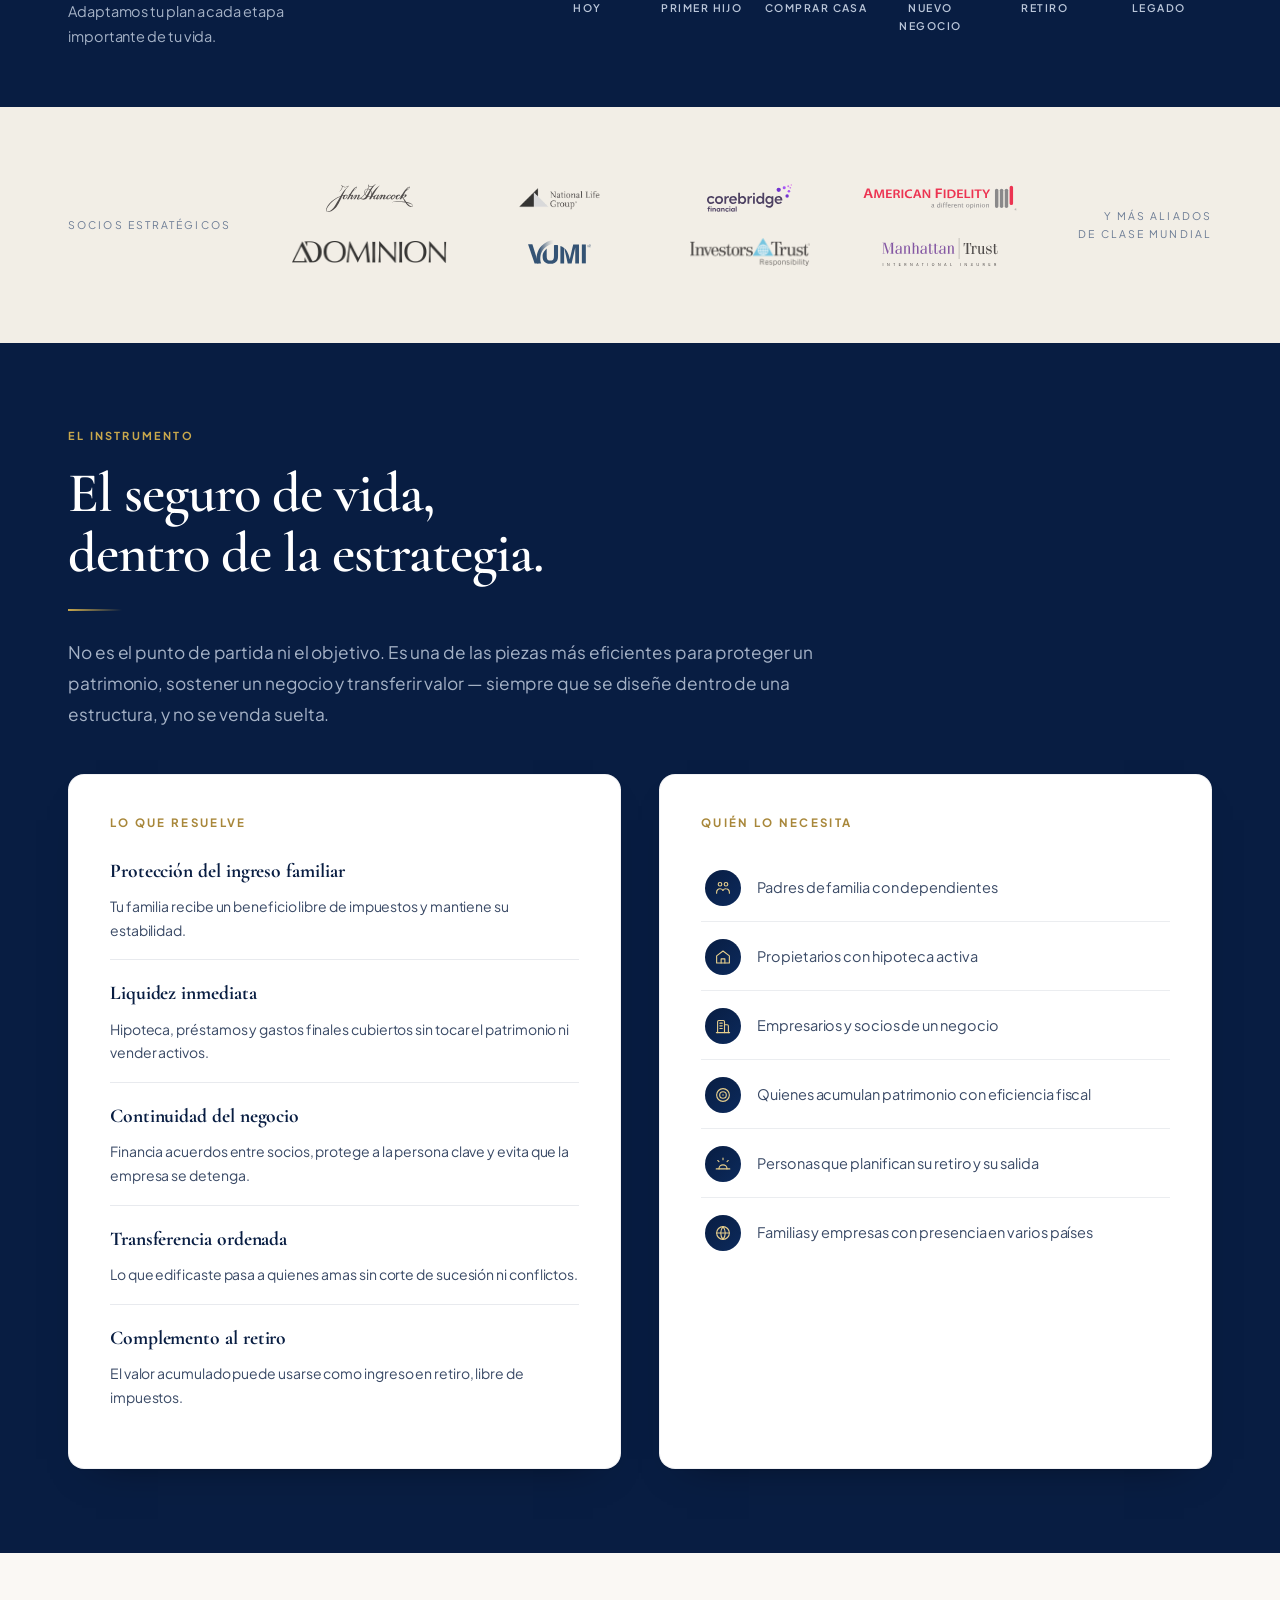
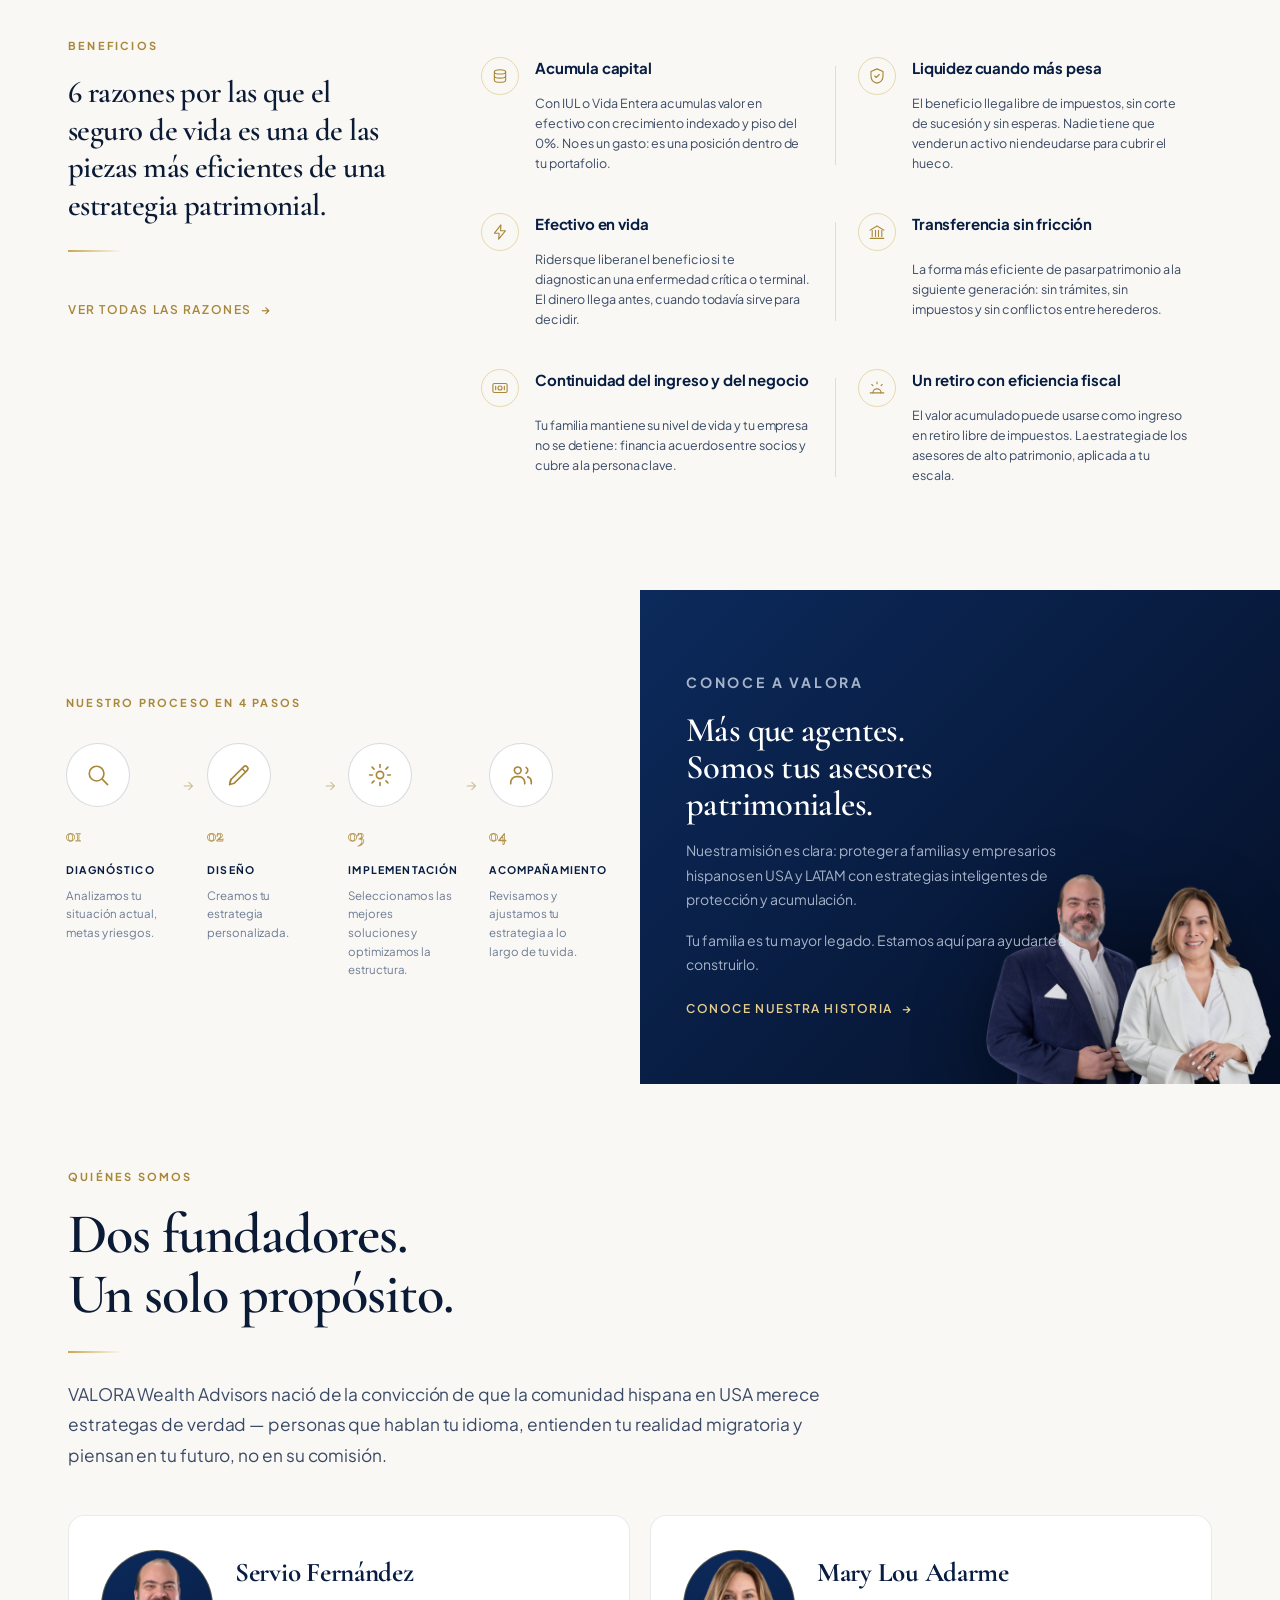
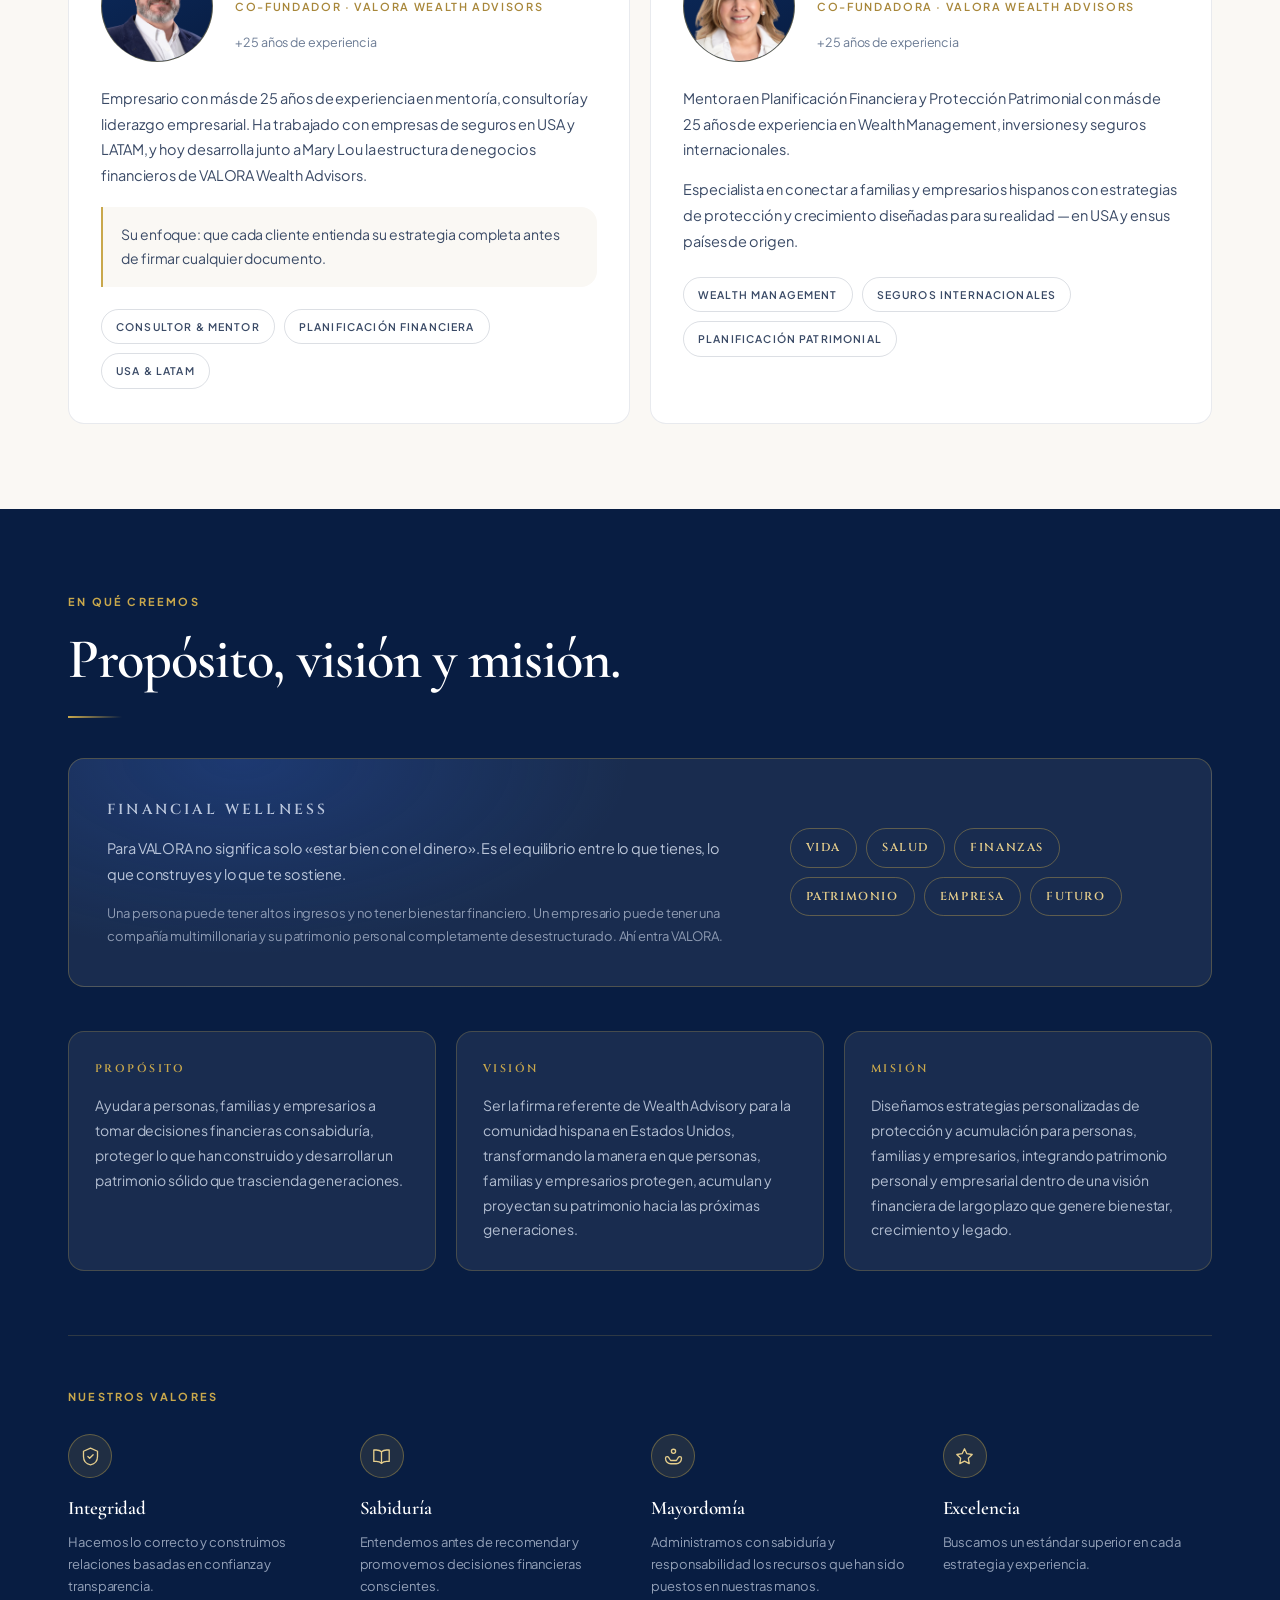
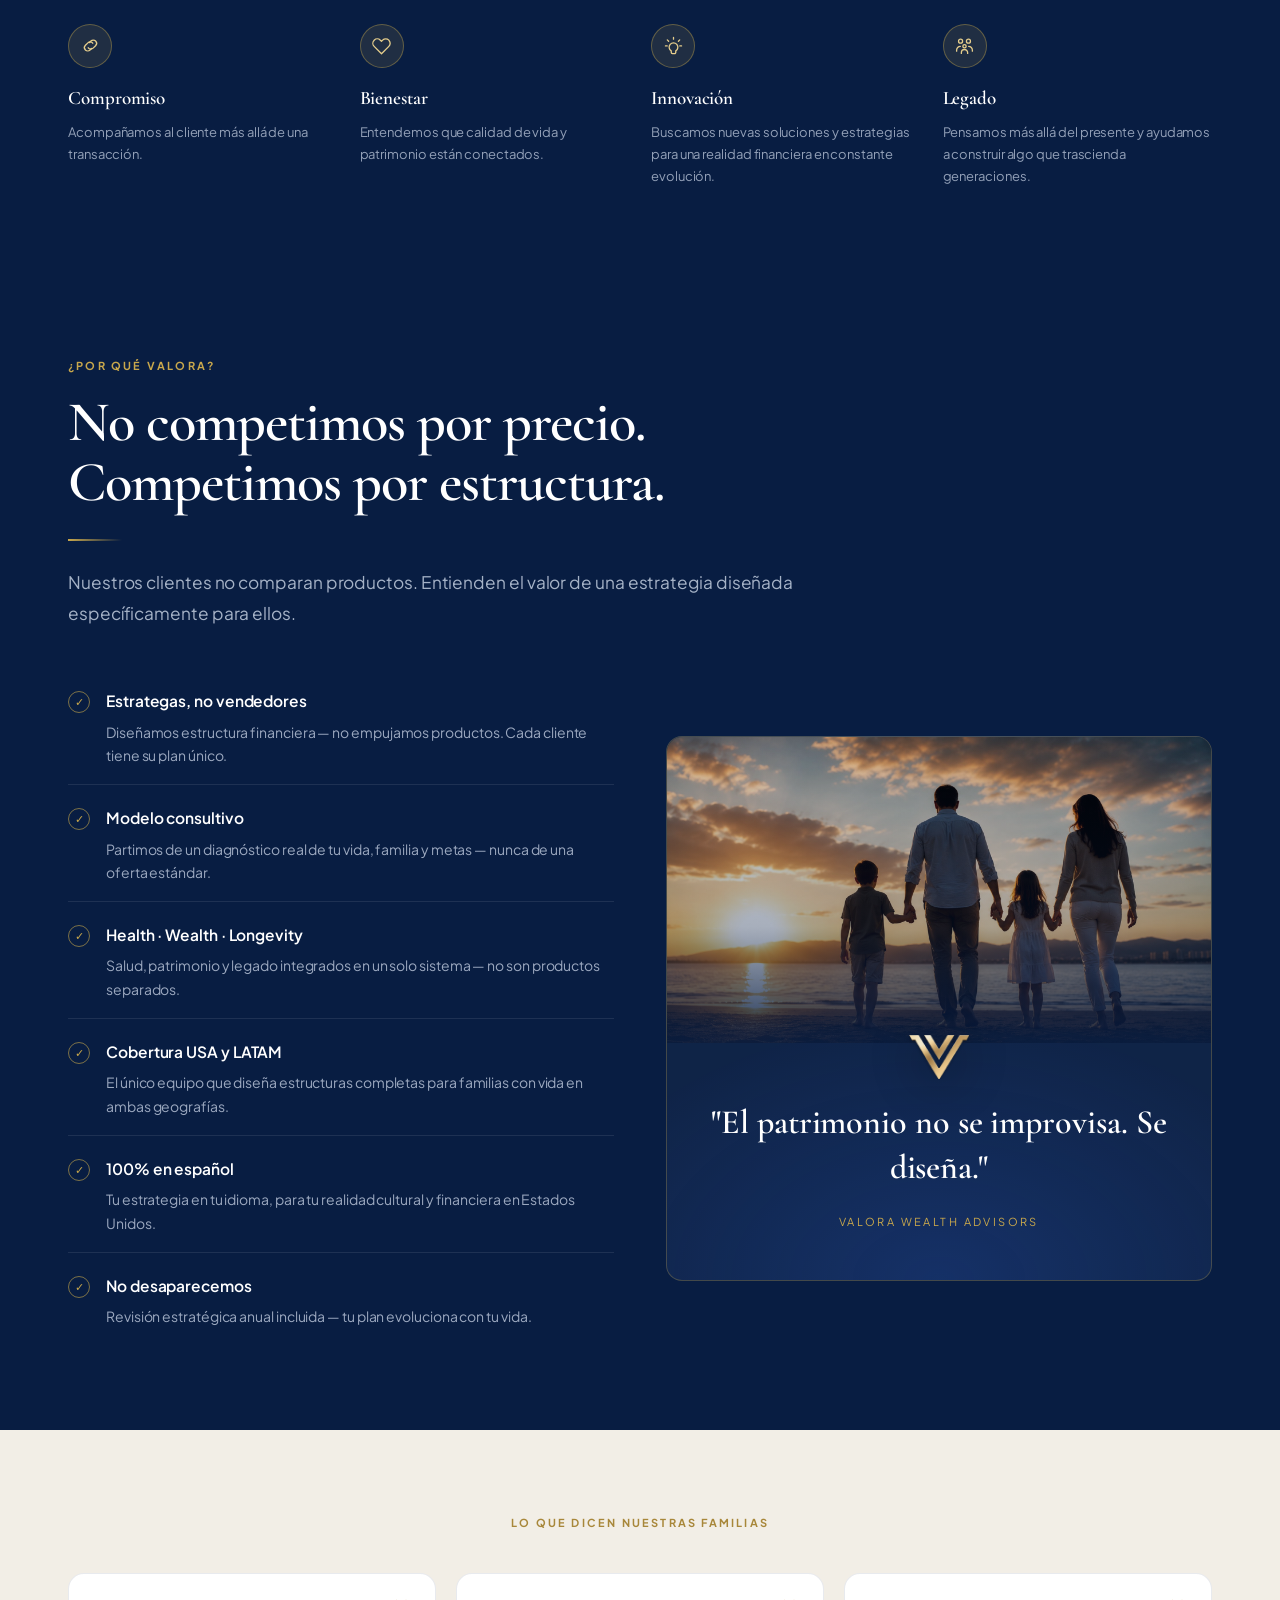
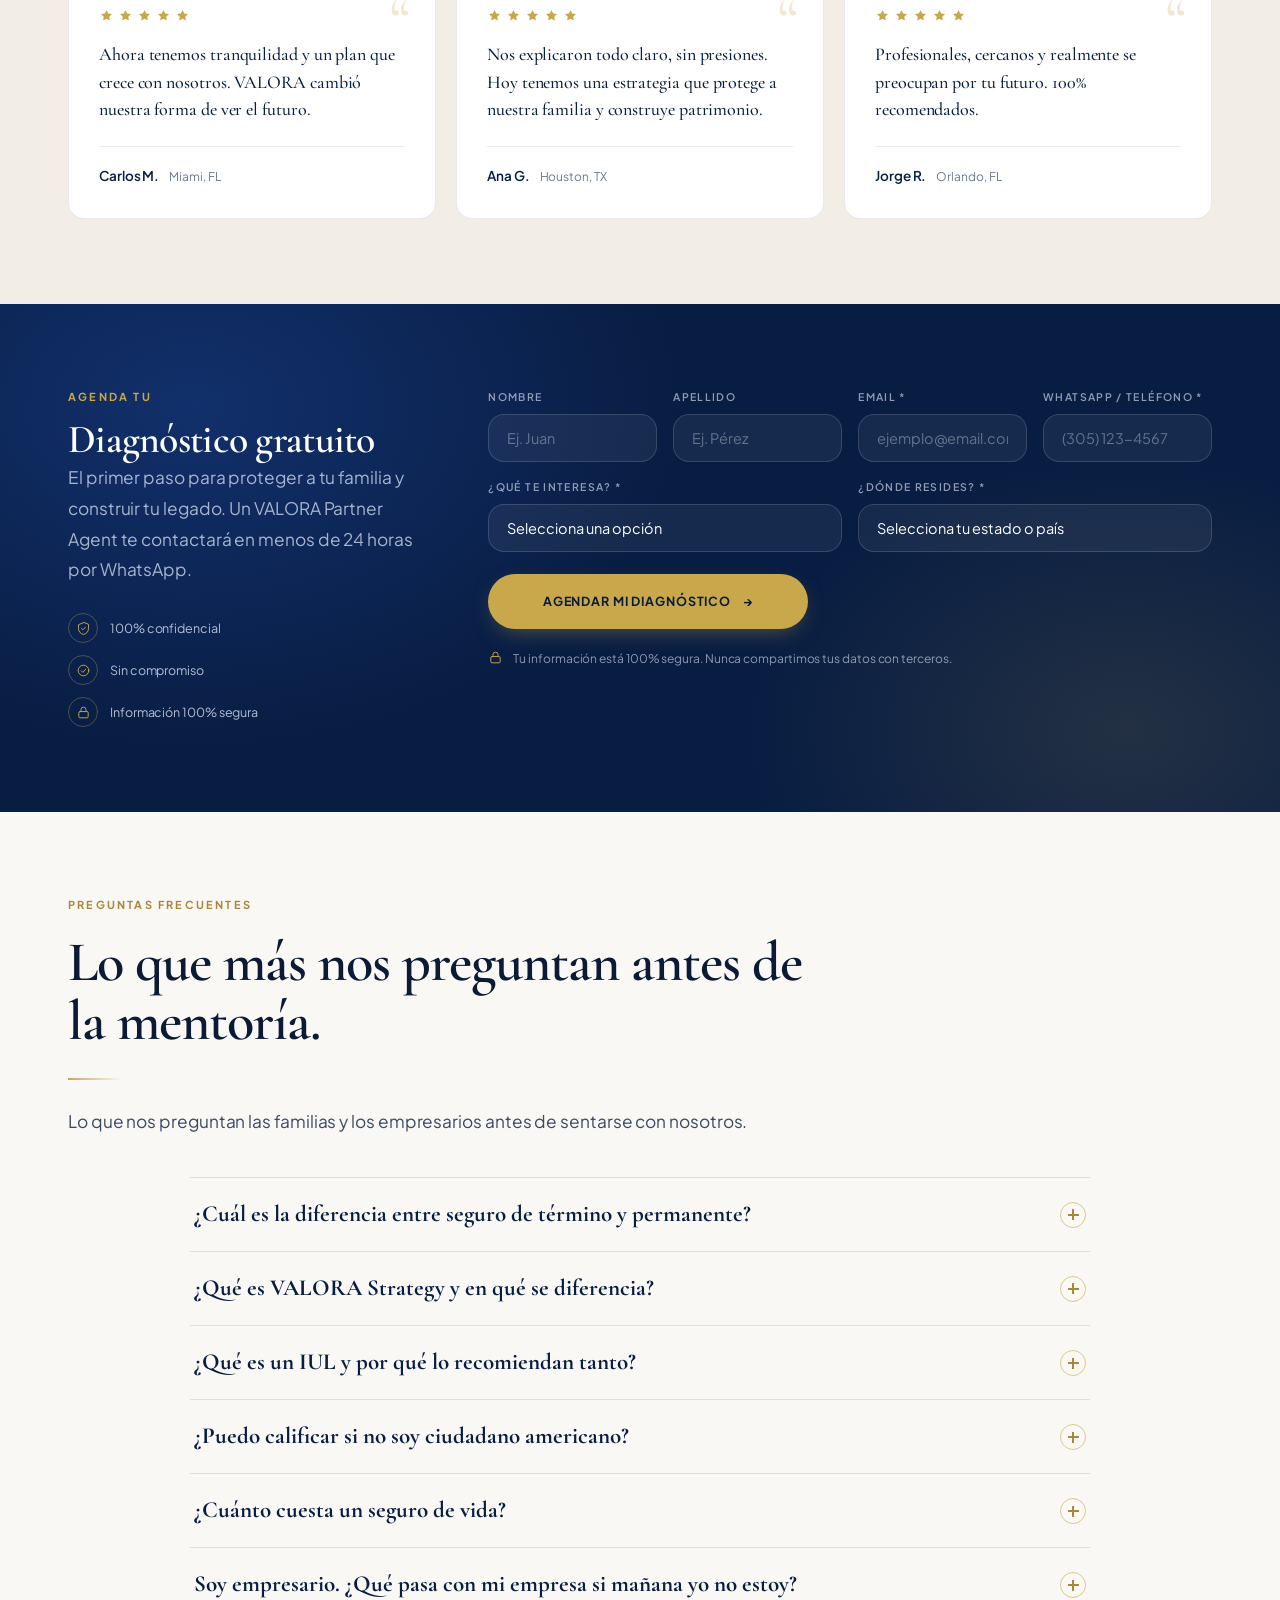
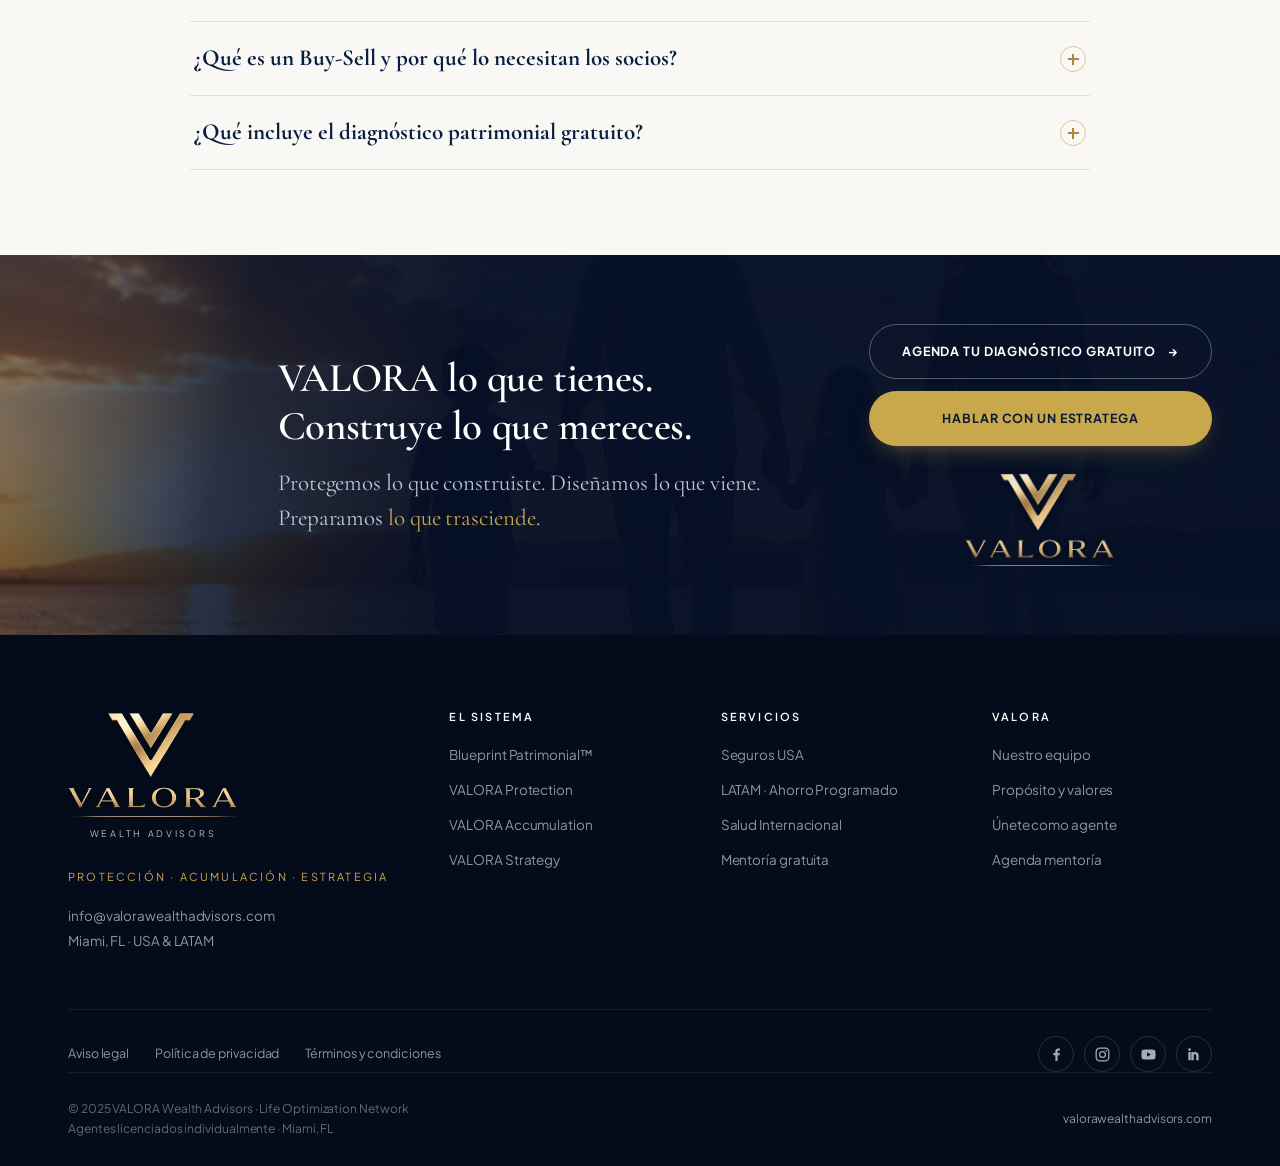
==== commit 363d38b1: "El navy profundo sale de las secciones de contenido «En qué creemos» y «Tu vida. Tu estrategia» pasa" ====
--- a/index.html
+++ b/index.html
@@ -312,7 +312,7 @@
 </section>
 
 <!-- ═══════════ 5c · TU VIDA · TU ESTRATEGIA ═══════════ -->
-<section class="sec vida darker">
+<section class="sec vida dark">
   <div class="wrap">
     <div class="vida-grid">
       <div class="vida-head rv">
@@ -510,7 +510,7 @@
 </section>
 
 <!-- ═══════════ 10b · EN QUÉ CREEMOS ═══════════ -->
-<section class="sec creencias darker" id="creemos">
+<section class="sec creencias dark" id="creemos">
   <div class="wrap">
     <div class="rv" style="max-width:760px">
       <p class="eyebrow">En qué creemos</p>
--- a/styles.css
+++ b/styles.css
@@ -1171,11 +1171,11 @@
    ========================================================= */
 .cre-grid{display:grid;grid-template-columns:repeat(3,1fr);gap:20px;margin-top:44px}
 .cre{
-  background:rgba(255,255,255,.04);border:1px solid rgba(201,168,76,.22);
+  background:rgba(255,255,255,.07);border:1px solid rgba(201,168,76,.26);
   border-radius:var(--r);padding:28px 26px;
-  transition:border-color .3s ease,transform .3s ease;
-}
-.cre:hover{border-color:rgba(201,168,76,.5);transform:translateY(-3px)}
+  transition:border-color .3s ease,transform .3s ease,background .3s ease;
+}
+.cre:hover{border-color:rgba(201,168,76,.55);background:rgba(255,255,255,.09);transform:translateY(-3px)}
 .cre-tag{
   font-family:var(--brand);font-size:11px;font-weight:600;letter-spacing:.22em;
   text-transform:uppercase;color:var(--gold);margin-bottom:14px;
@@ -1191,7 +1191,7 @@
 .val-list li{min-width:0}
 .val-ico{
   display:grid;place-items:center;width:44px;height:44px;border-radius:50%;margin-bottom:14px;
-  border:1px solid rgba(201,168,76,.34);background:rgba(201,168,76,.07);color:var(--gold-light);
+  border:1px solid rgba(201,168,76,.4);background:rgba(201,168,76,.12);color:var(--gold-light);
 }
 .val-ico svg{width:21px;height:21px}
 .val-list b{
@@ -1261,7 +1261,7 @@
   display:grid;grid-template-columns:1.25fr .75fr;gap:clamp(24px,3.4vw,48px);align-items:center;
   margin-top:40px;padding:clamp(26px,3vw,38px);border-radius:var(--r);
   border:1px solid rgba(201,168,76,.3);
-  background:radial-gradient(600px 300px at 15% 0%,rgba(40,91,203,.24),transparent 65%),rgba(255,255,255,.04);
+  background:radial-gradient(600px 300px at 15% 0%,rgba(40,91,203,.28),transparent 65%),rgba(255,255,255,.07);
 }
 .fw-txt p{font-size:14.5px;line-height:1.78;color:rgba(226,235,250,.8)}
 .fw-nota{margin-top:14px;font-size:13px !important;color:rgba(226,235,250,.58) !important}
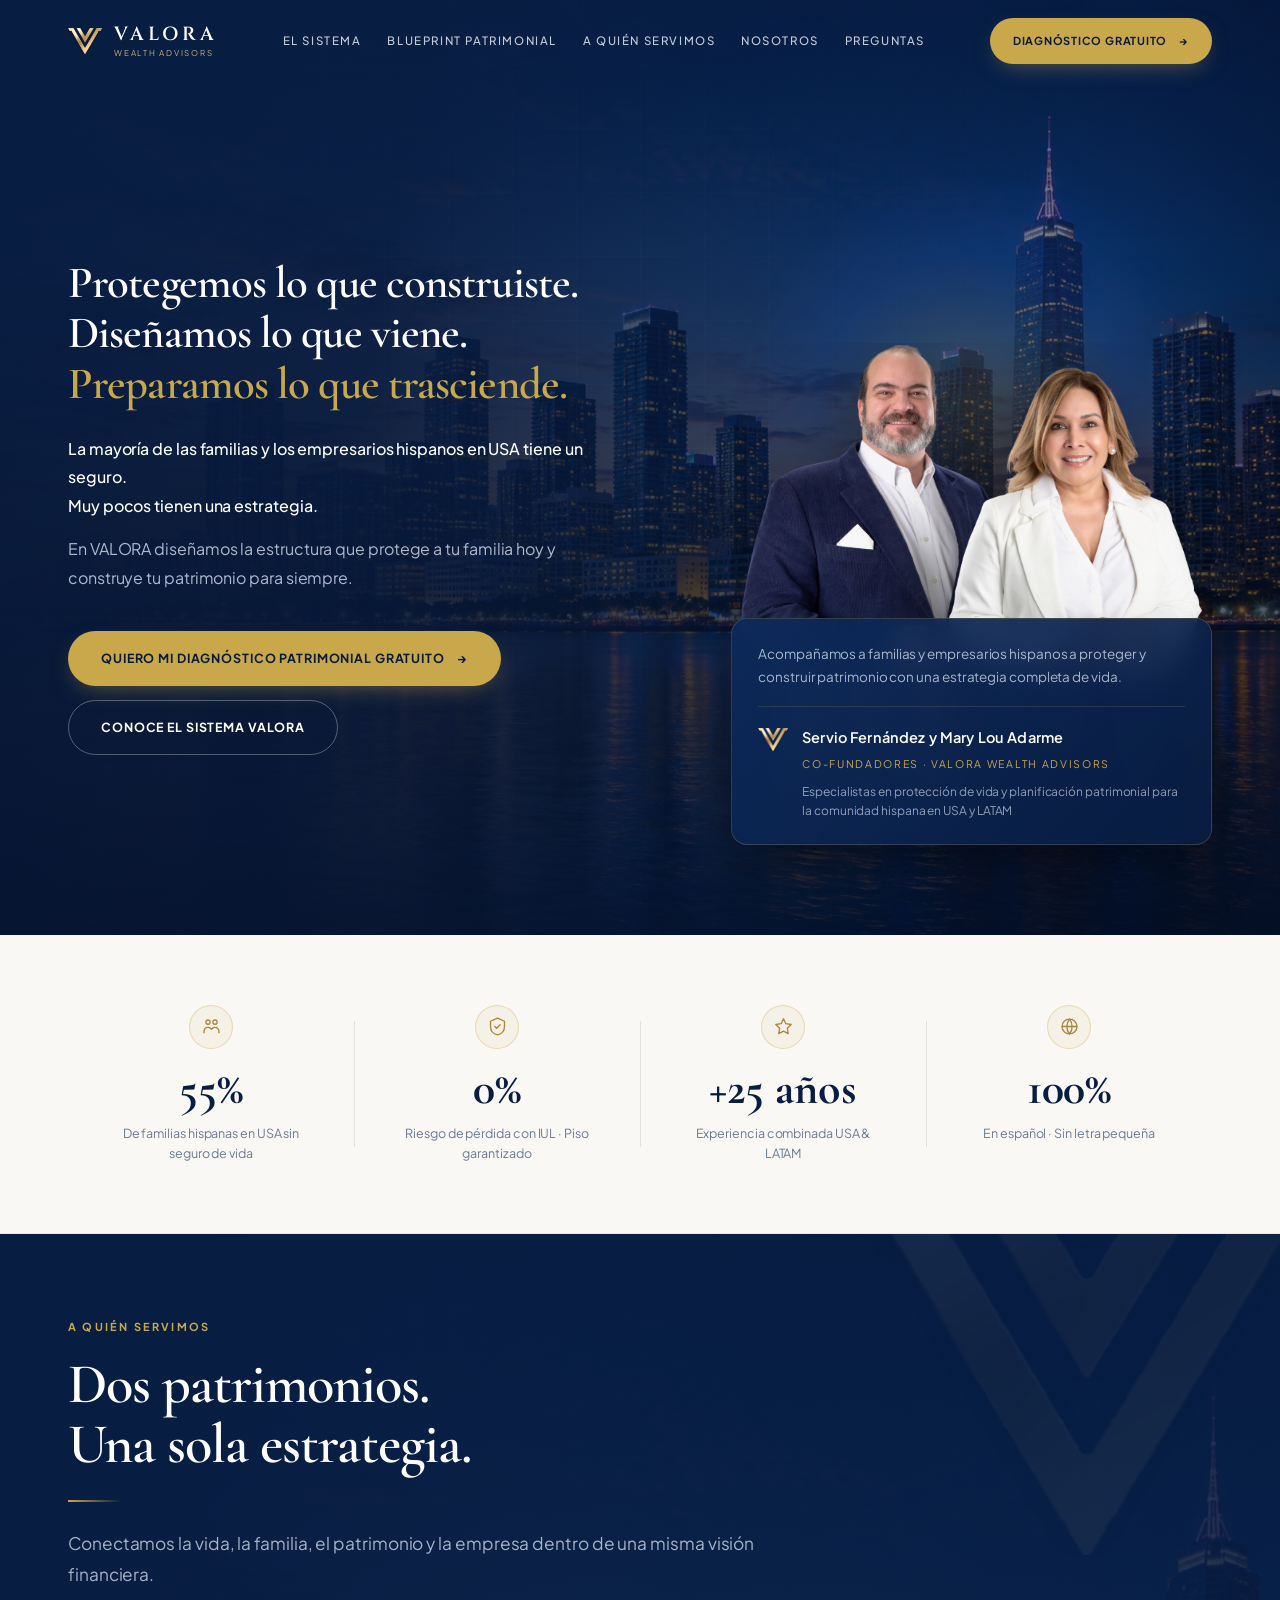
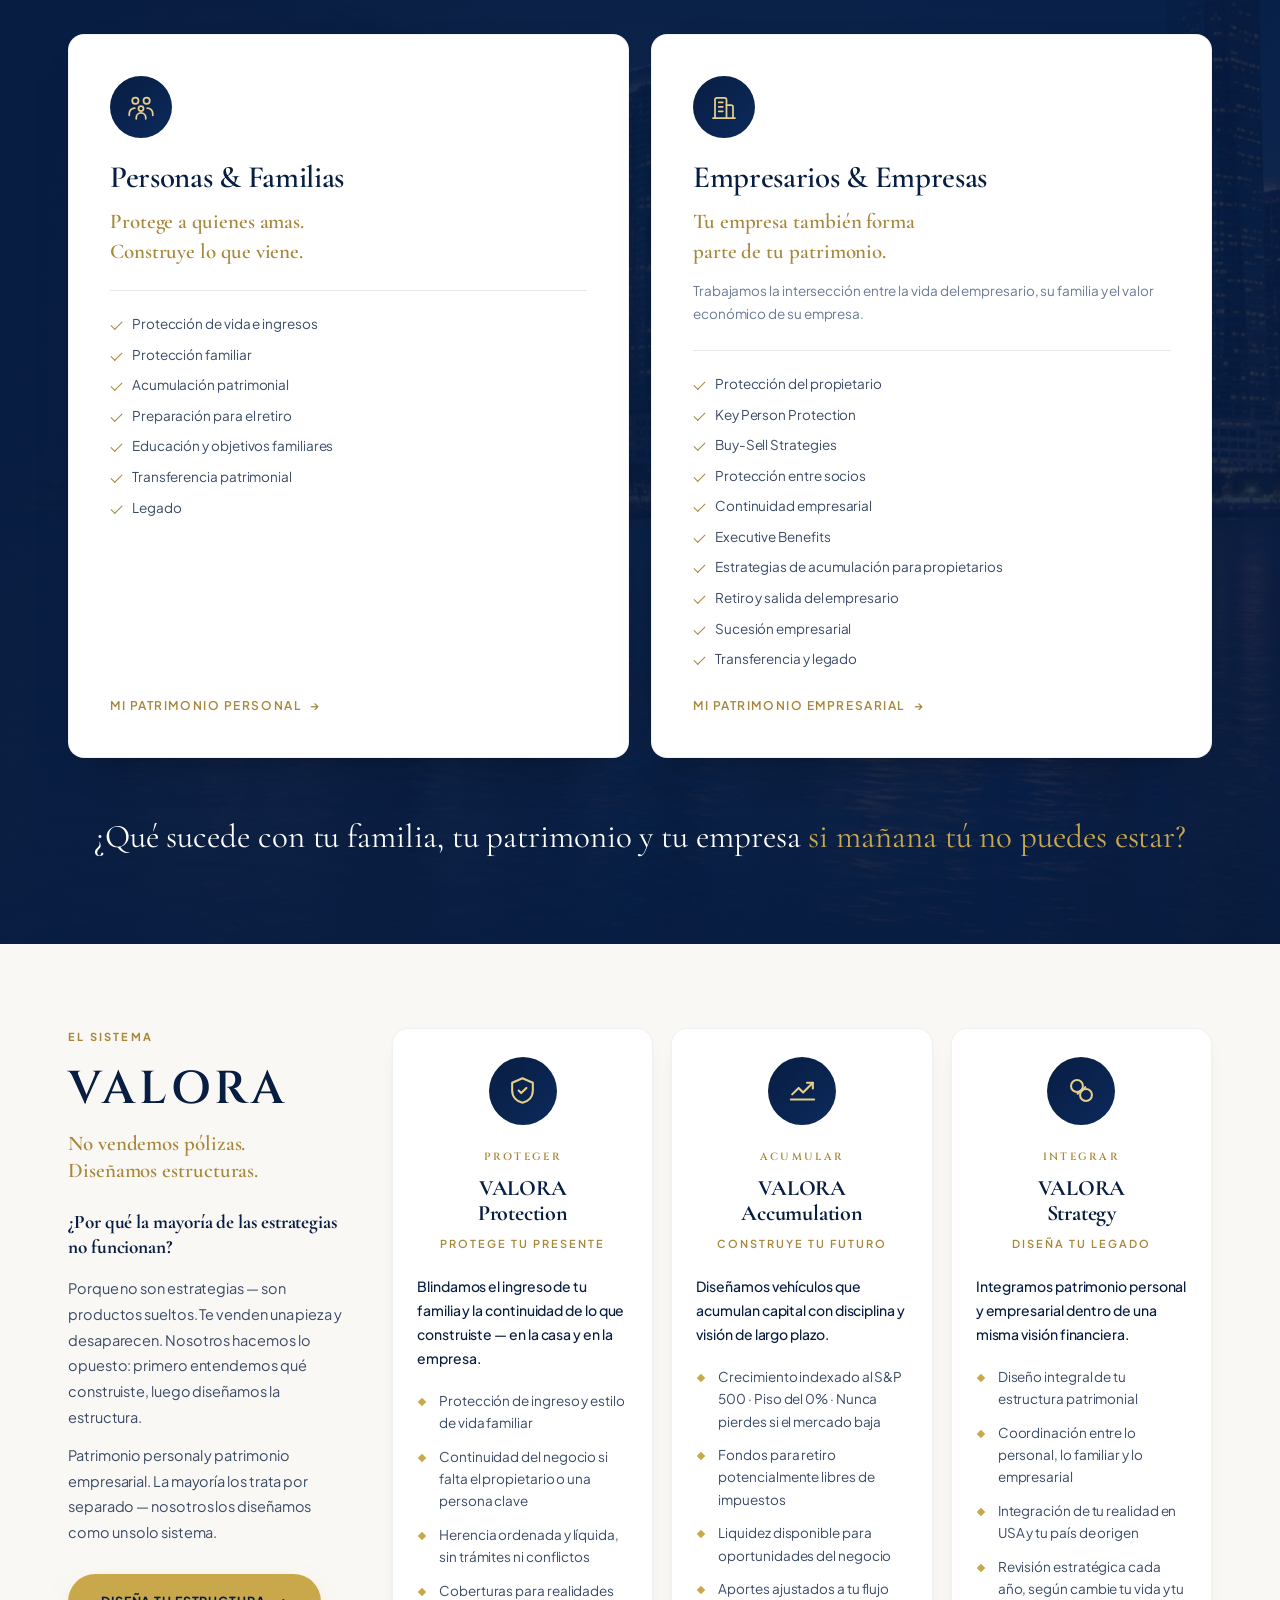
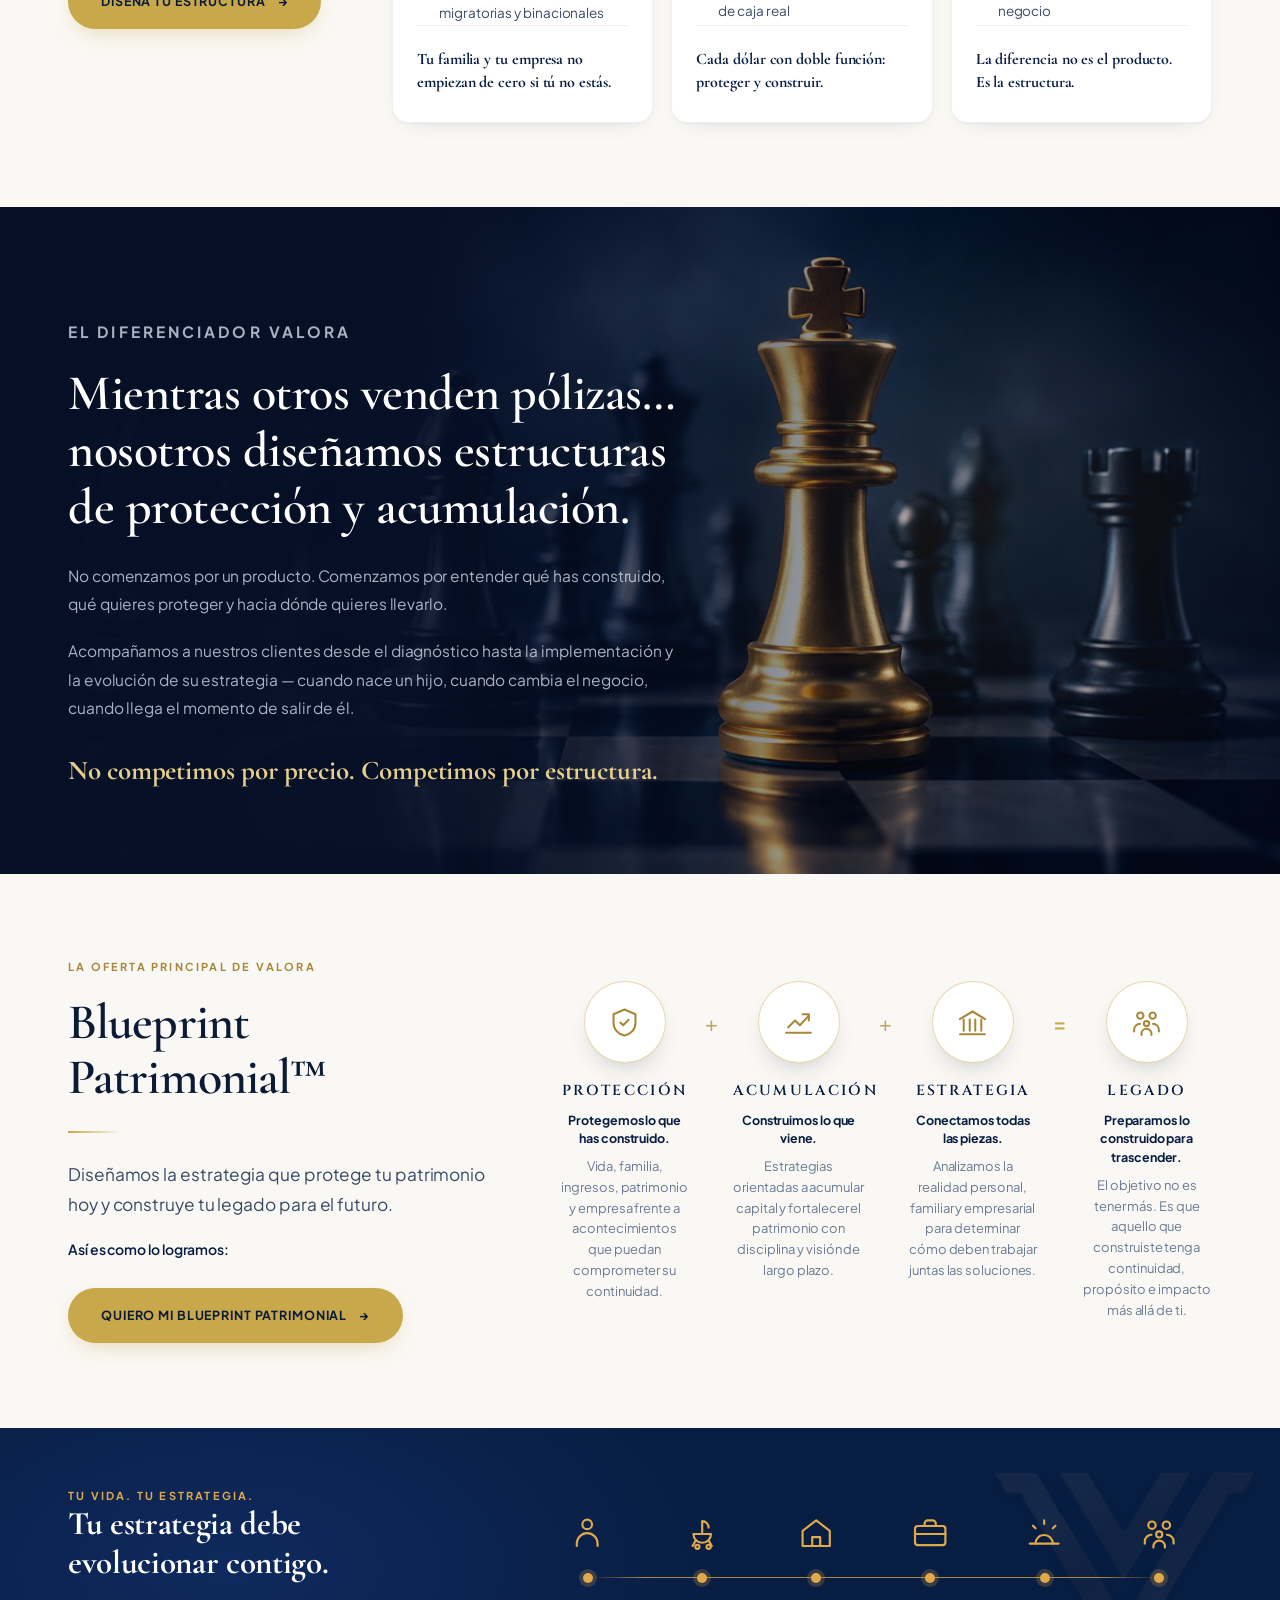
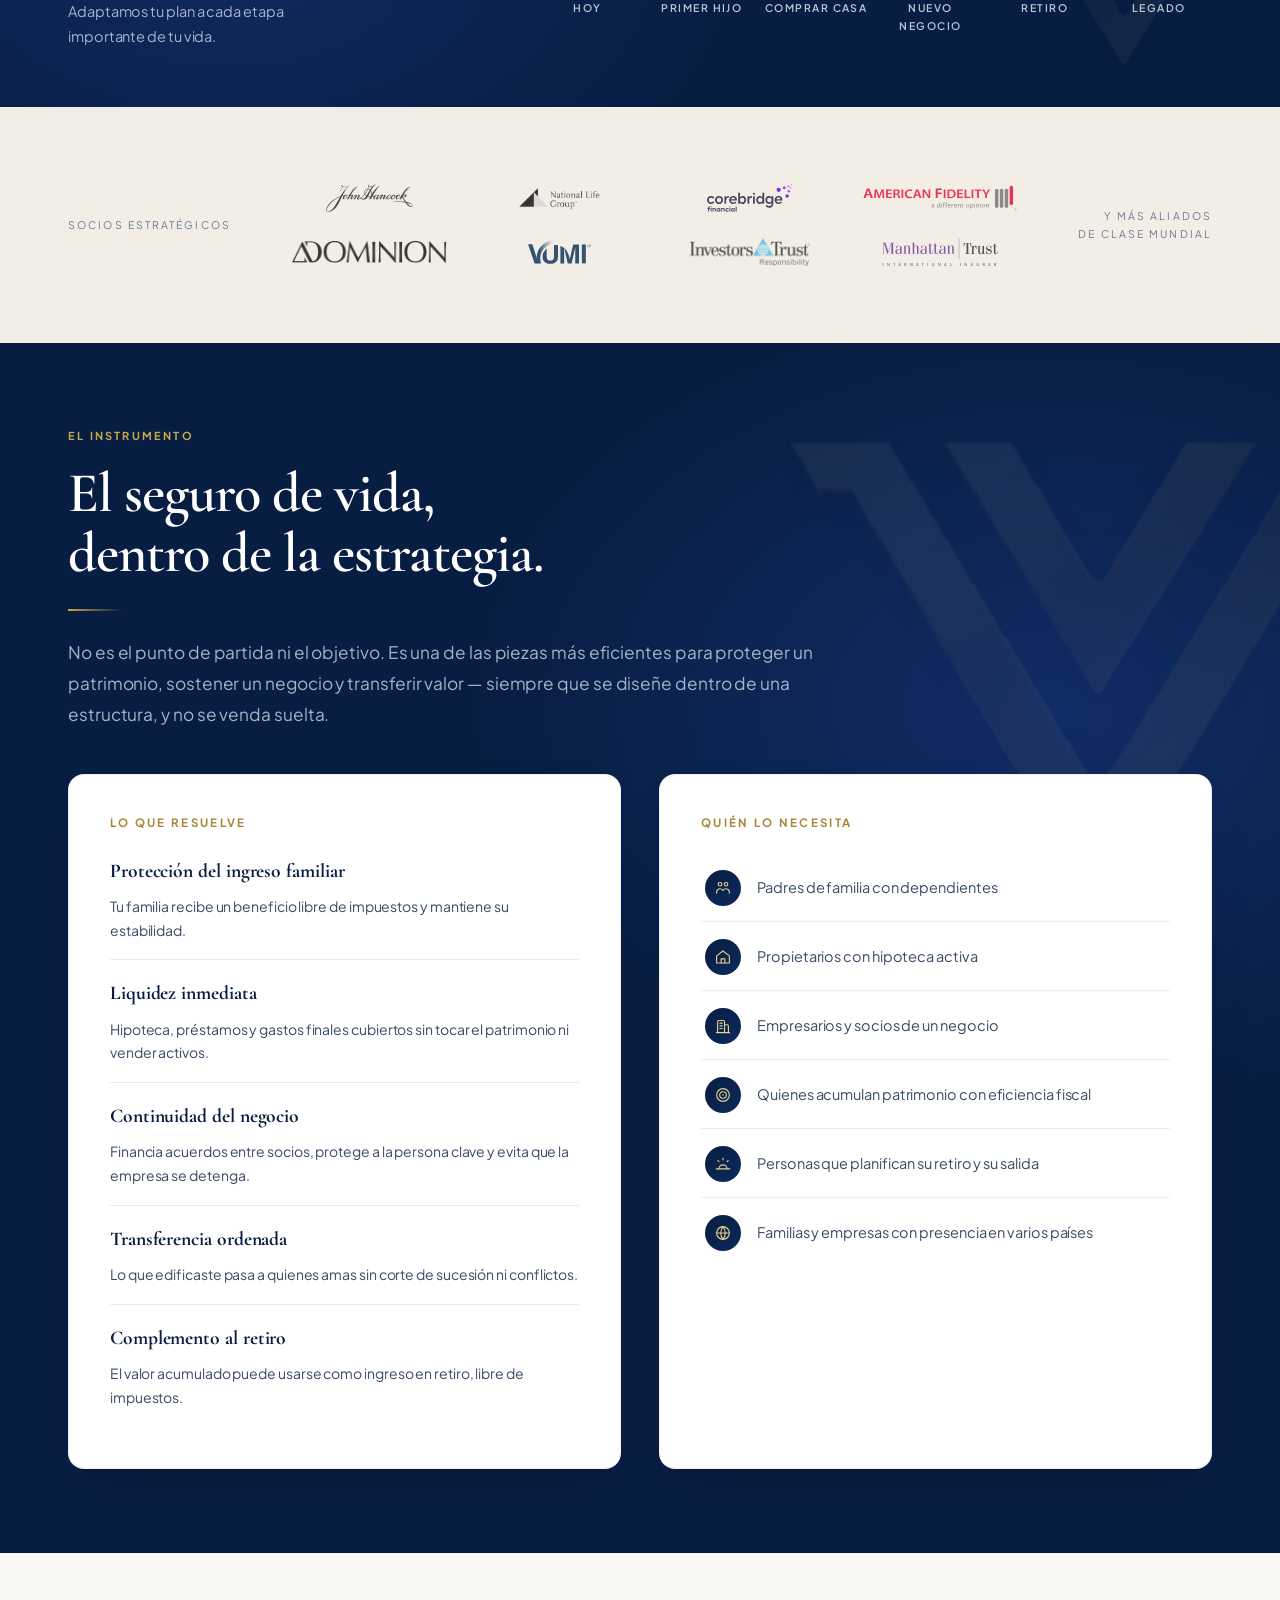
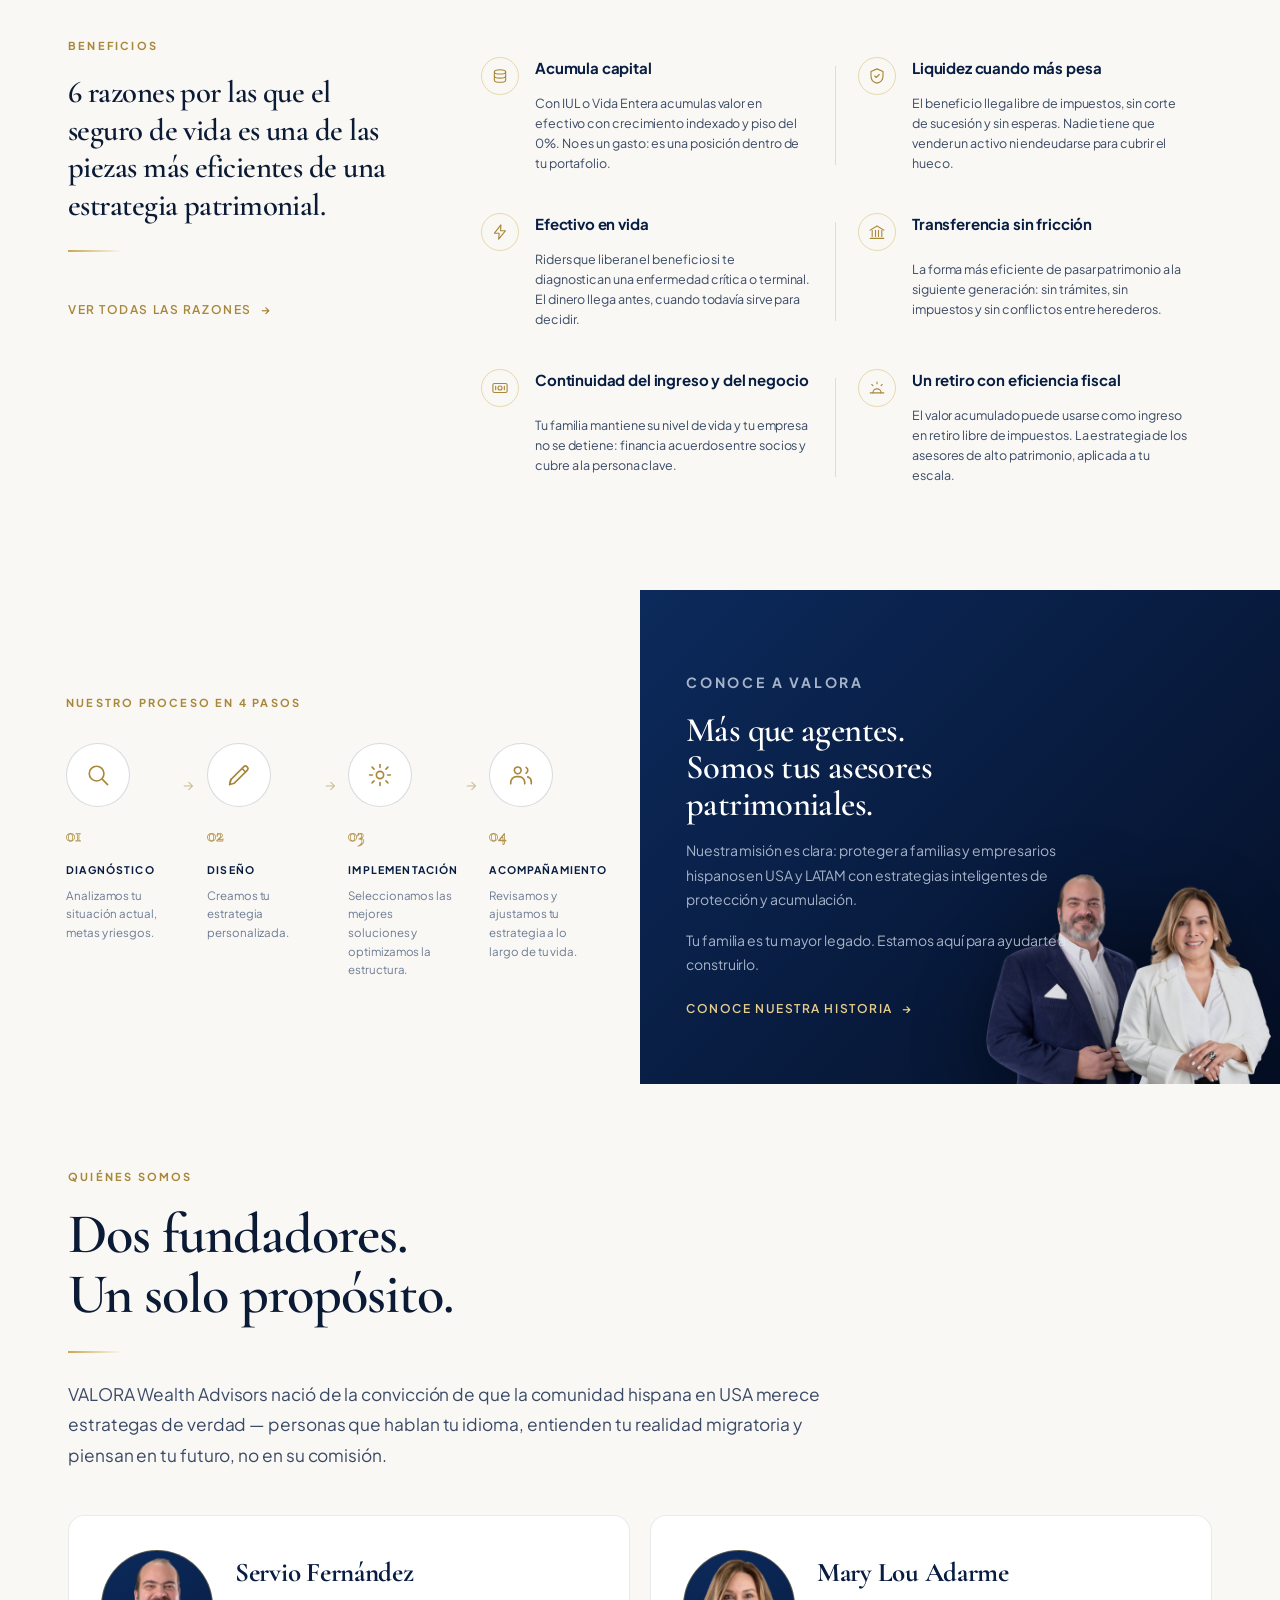
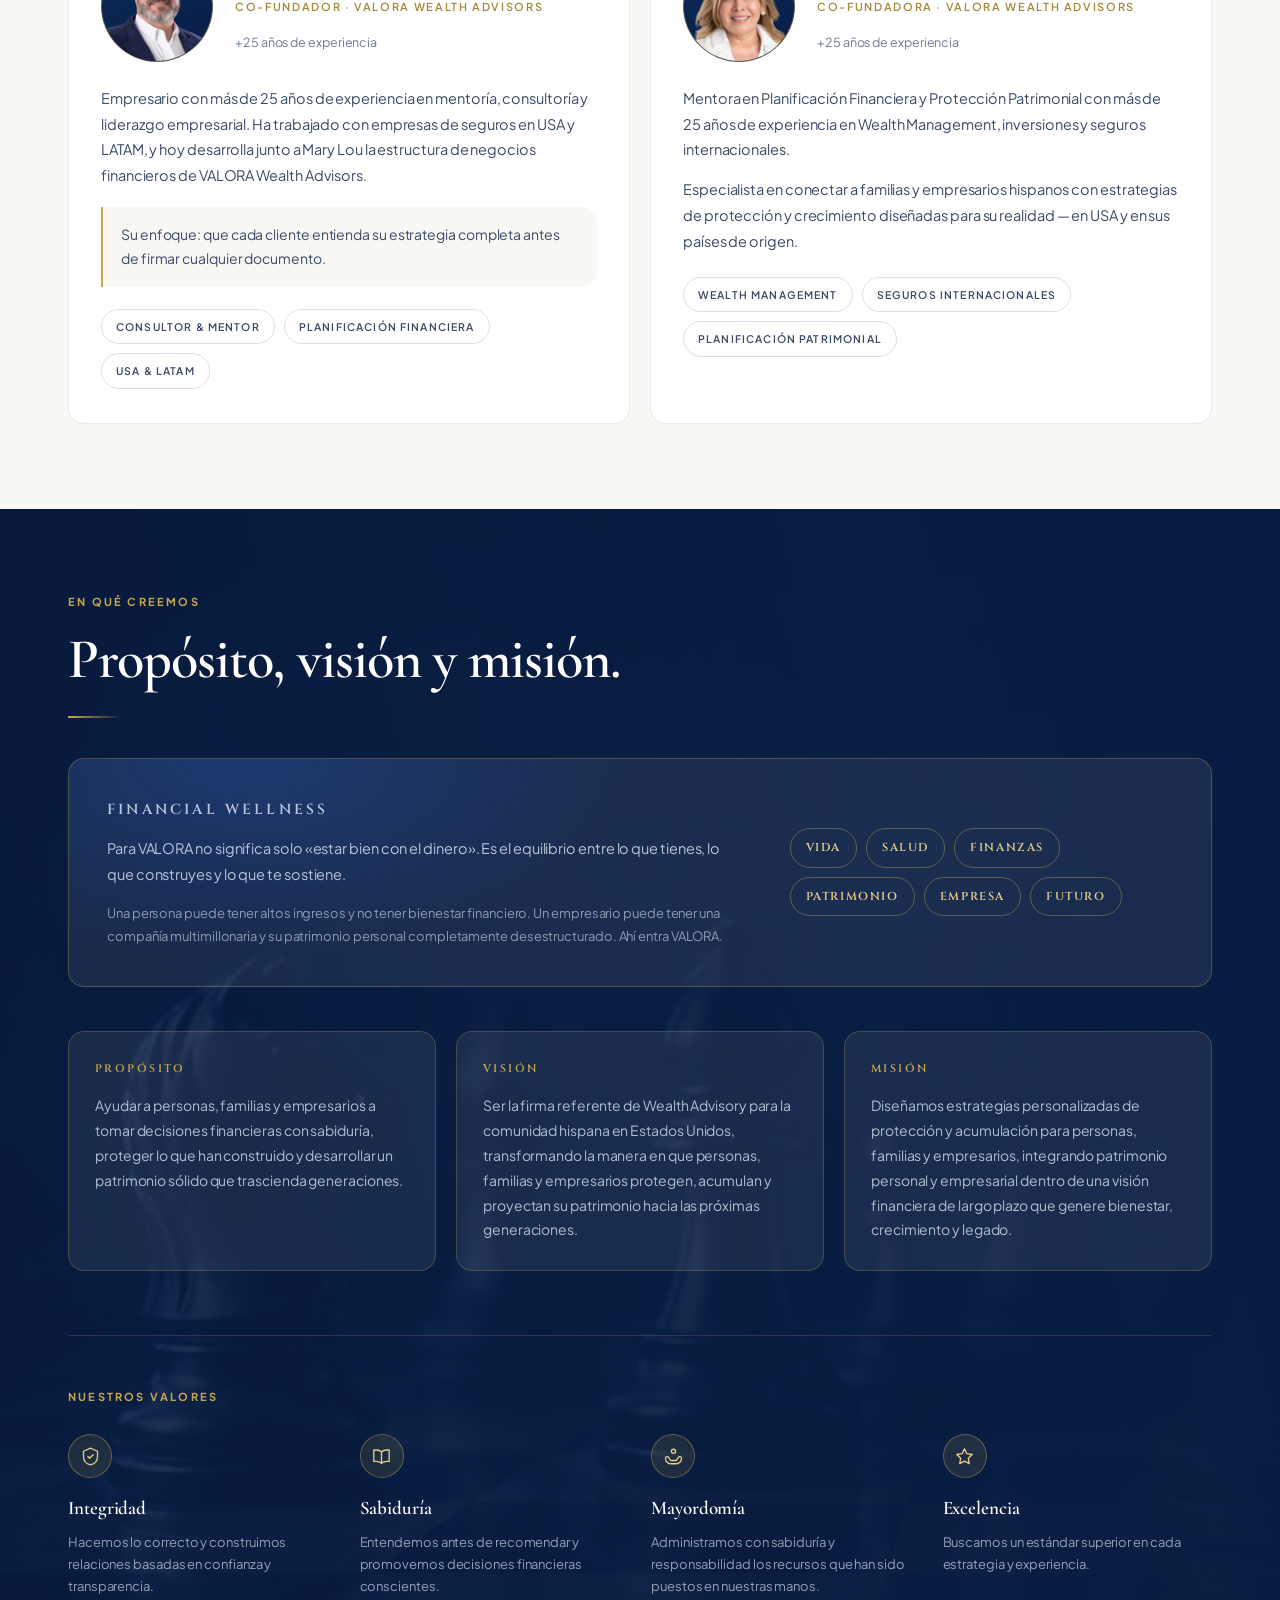
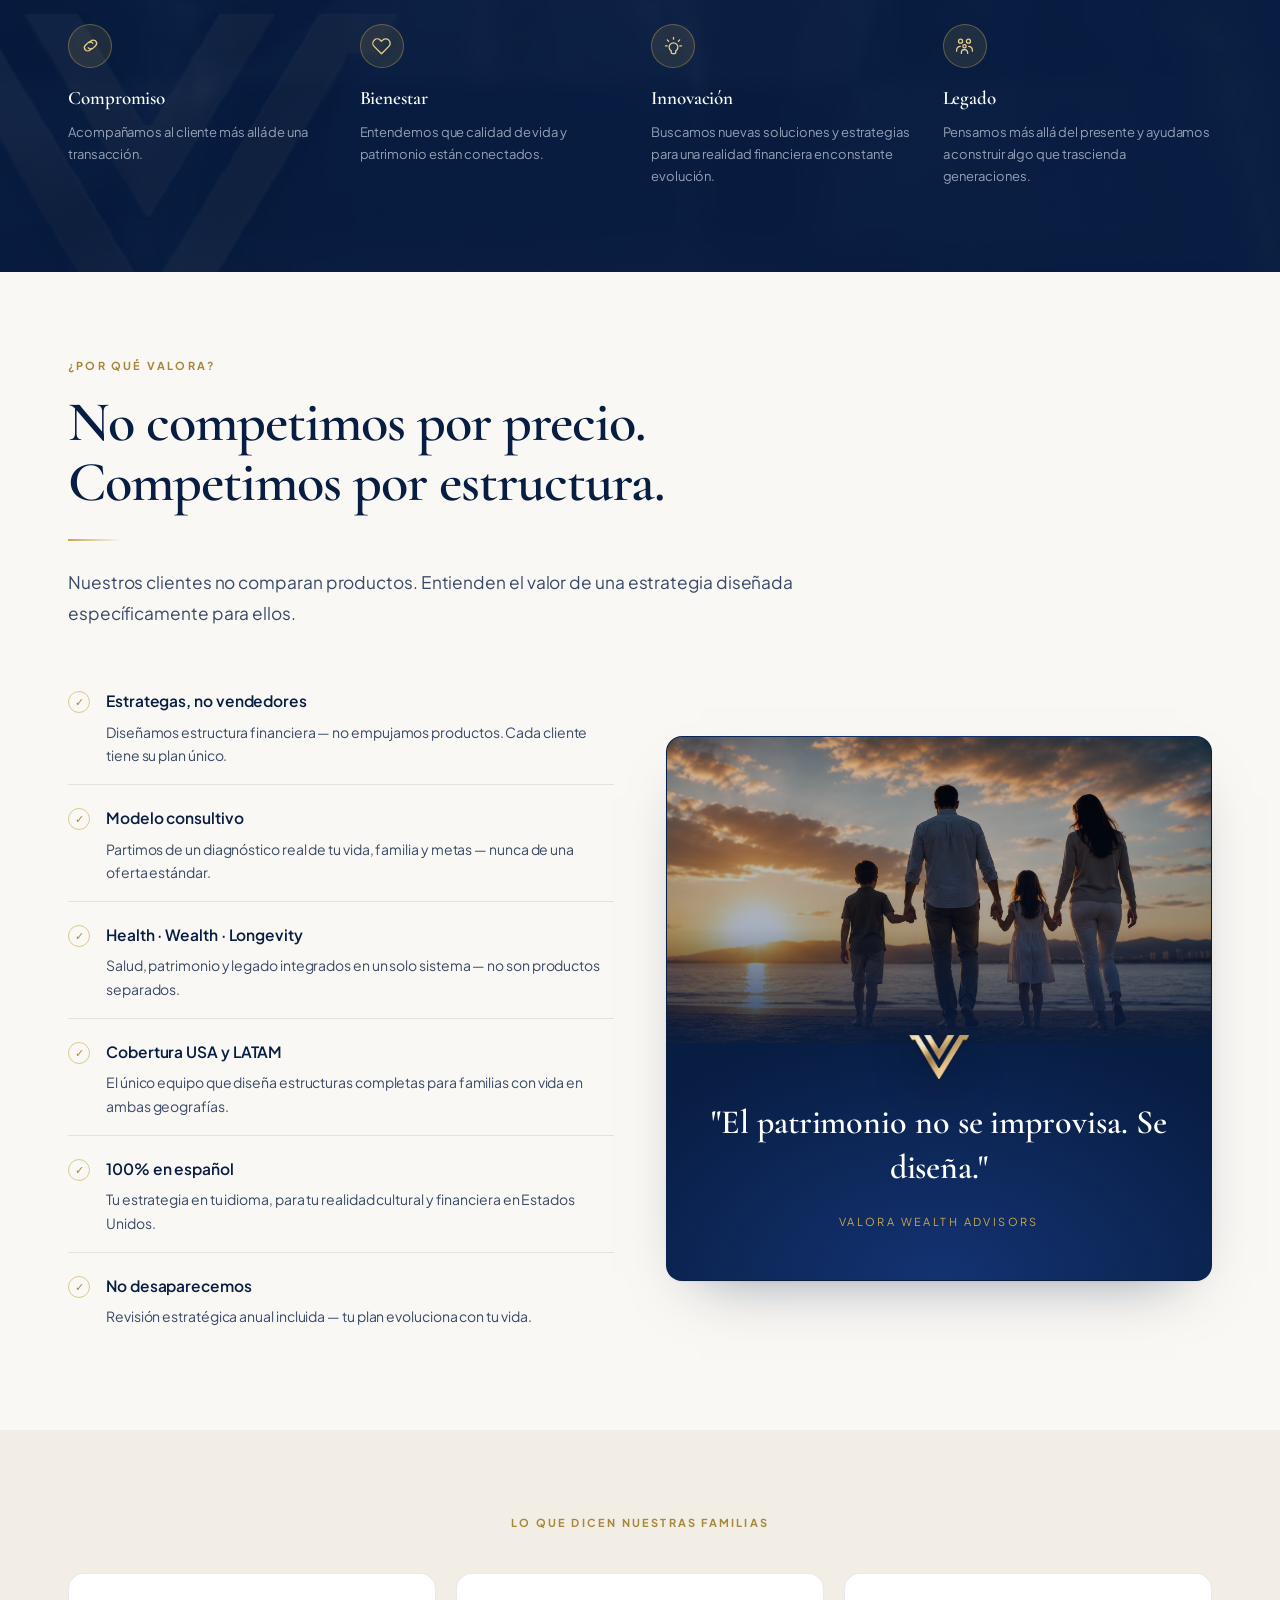
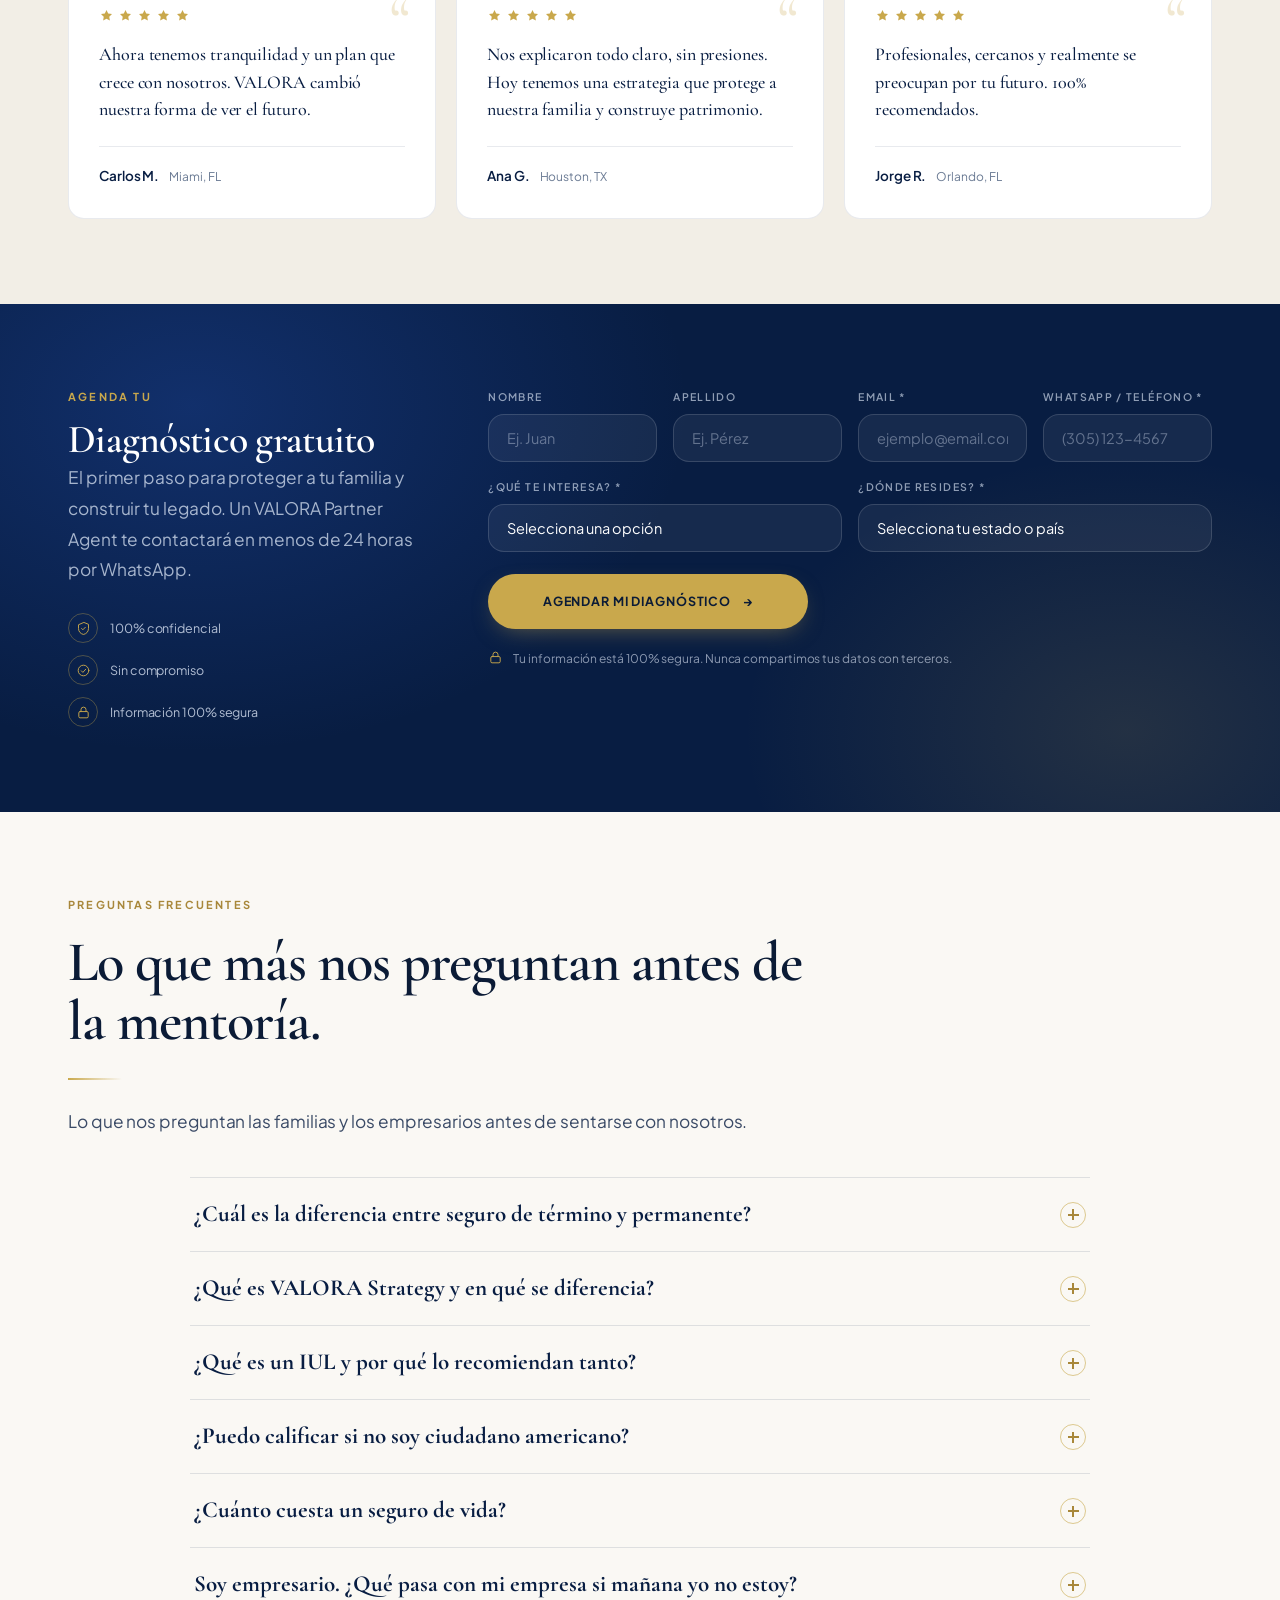
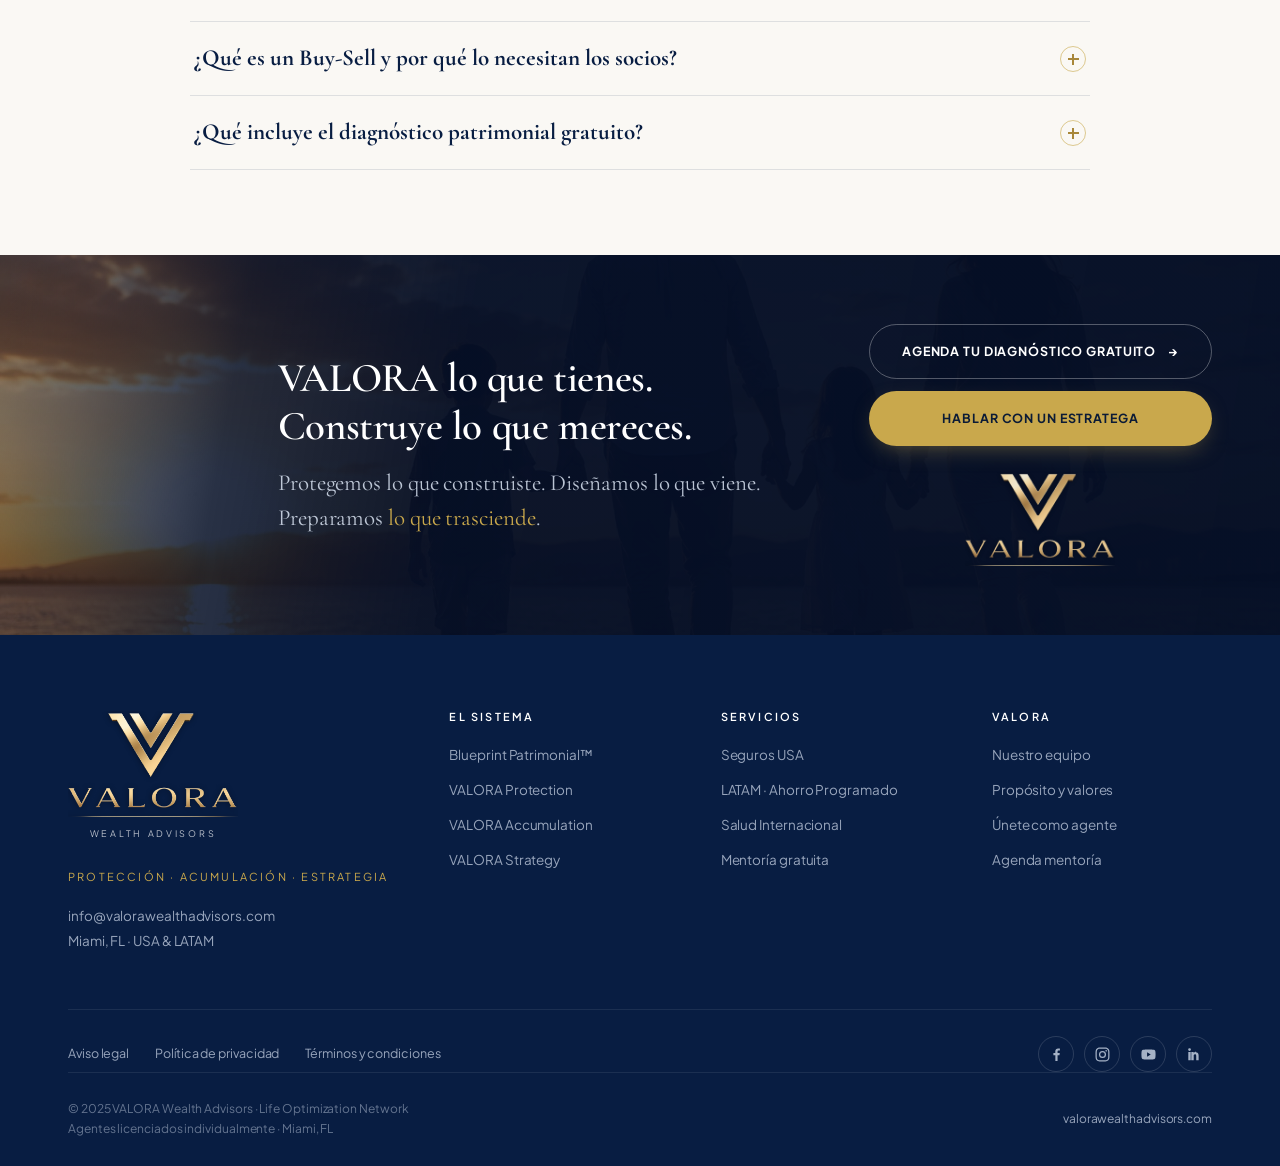
==== commit 64a81c08: "Fondos en las secciones azules, y el pie toma el color del encabezado Las cuatro secciones azules co" ====
--- a/index.html
+++ b/index.html
@@ -585,7 +585,7 @@
 </section>
 
 <!-- ═══════════ 11 · POR QUÉ VALORA ═══════════ -->
-<section class="sec dark">
+<section class="sec porque">
   <div class="wrap">
     <div class="rv" style="max-width:760px">
       <p class="eyebrow">¿Por qué VALORA?</p>
--- a/styles.css
+++ b/styles.css
@@ -578,7 +578,7 @@
 /* =========================================================
    FOOTER
    ========================================================= */
-.ftr{background:#040B1B;color:rgba(226,235,250,.62);padding-block:clamp(52px,6vw,76px) 0;font-size:13.5px}
+.ftr{background:var(--navy);color:rgba(226,235,250,.66);padding-block:clamp(52px,6vw,76px) 0;font-size:13.5px}
 .ftr-grid{display:grid;grid-template-columns:1.5fr 1fr 1fr 1fr;gap:clamp(28px,4vw,52px)}
 .ftr-brand img{width:170px;margin-bottom:9px}
 .lockup-tag{
@@ -1275,3 +1275,82 @@
   .rutas-grid{grid-template-columns:1fr}
   .fw{grid-template-columns:1fr}
 }
+
+/* =========================================================
+   FONDOS DE LAS SECCIONES AZULES
+   La V de marca como filigrana, y una veladura fotográfica
+   donde el bloque de texto es largo. Todo por debajo del
+   contenido y a opacidad muy baja: acompaña, no compite.
+   ========================================================= */
+.rutas,.creencias,.vida,#seguro{position:relative;overflow:hidden}
+.rutas>.wrap,.creencias>.wrap,.vida>.wrap,#seguro>.wrap{position:relative;z-index:2}
+
+.rutas::before,.creencias::before,.vida::before,#seguro::before{
+  content:"";position:absolute;inset:0;pointer-events:none;z-index:0;
+}
+.rutas::after,.creencias::after,.vida::after,#seguro::after{
+  content:"";position:absolute;pointer-events:none;z-index:1;
+  background:url("/assets/mark.png") no-repeat center/contain;
+}
+
+/* ── A quién servimos: skyline al fondo, V arriba a la derecha ── */
+.rutas::before{
+  background:
+    linear-gradient(105deg,var(--navy) 12%,rgba(8,29,66,.93) 45%,rgba(8,29,66,.88) 100%),
+    url("/assets/hero-skyline.jpg") center 62%/cover no-repeat;
+}
+.rutas::after{
+  top:-6%;right:-6%;width:min(46%,540px);aspect-ratio:1.35;opacity:.05;
+}
+
+/* ── El seguro: la V grande, saliendo por la derecha ── */
+#seguro::before{
+  background:radial-gradient(900px 620px at 82% 30%,rgba(40,91,203,.26),transparent 64%);
+}
+#seguro::after{
+  top:8%;right:-10%;width:min(52%,620px);aspect-ratio:1.35;opacity:.06;
+}
+
+/* ── En qué creemos: ajedrez muy velado, V a la izquierda ── */
+.creencias::before{
+  background:
+    linear-gradient(255deg,var(--navy) 14%,rgba(8,29,66,.94) 48%,rgba(8,29,66,.9) 100%),
+    url("/assets/ajedrez.jpg") left center/cover no-repeat;
+}
+.creencias::after{
+  bottom:-8%;left:-8%;width:min(42%,500px);aspect-ratio:1.35;opacity:.045;
+}
+
+/* ── Tu vida: solo la filigrana, que la línea manda ── */
+.vida::before{
+  background:radial-gradient(760px 420px at 18% 50%,rgba(40,91,203,.2),transparent 66%);
+}
+.vida::after{
+  top:50%;right:2%;transform:translateY(-50%);width:min(24%,260px);aspect-ratio:1.35;opacity:.05;
+}
+
+@media (max-width:760px){
+  .rutas::after,#seguro::after,.creencias::after,.vida::after{opacity:.035}
+}
+
+/* =========================================================
+   ¿POR QUÉ VALORA? sobre fondo claro
+   Iba justo detrás de «En qué creemos» y las dos azules se
+   leían como un solo bloque sin respiro.
+   ========================================================= */
+.porque{background:var(--cream)}
+.porque .eyebrow{color:var(--gold-deep)}
+.porque .h2{color:var(--navy)}
+.porque .lead{color:var(--ink-2)}
+.porque .why-list li{border-bottom-color:rgba(8,29,66,.1)}
+.porque .why-list b{color:var(--navy)}
+.porque .why-list p{color:var(--ink-2)}
+.porque .why-check{border-color:rgba(201,168,76,.6);color:var(--gold-deep)}
+/* la cita se mantiene oscura: es la pieza de contraste de la sección */
+.porque .why-quote{
+  border-color:rgba(8,29,66,.08);
+  background:
+    radial-gradient(600px 400px at 50% 100%,rgba(40,91,203,.35),transparent 65%),
+    var(--navy);
+  box-shadow:0 1px 2px rgba(8,29,66,.05),0 26px 60px -34px rgba(8,29,66,.5);
+}
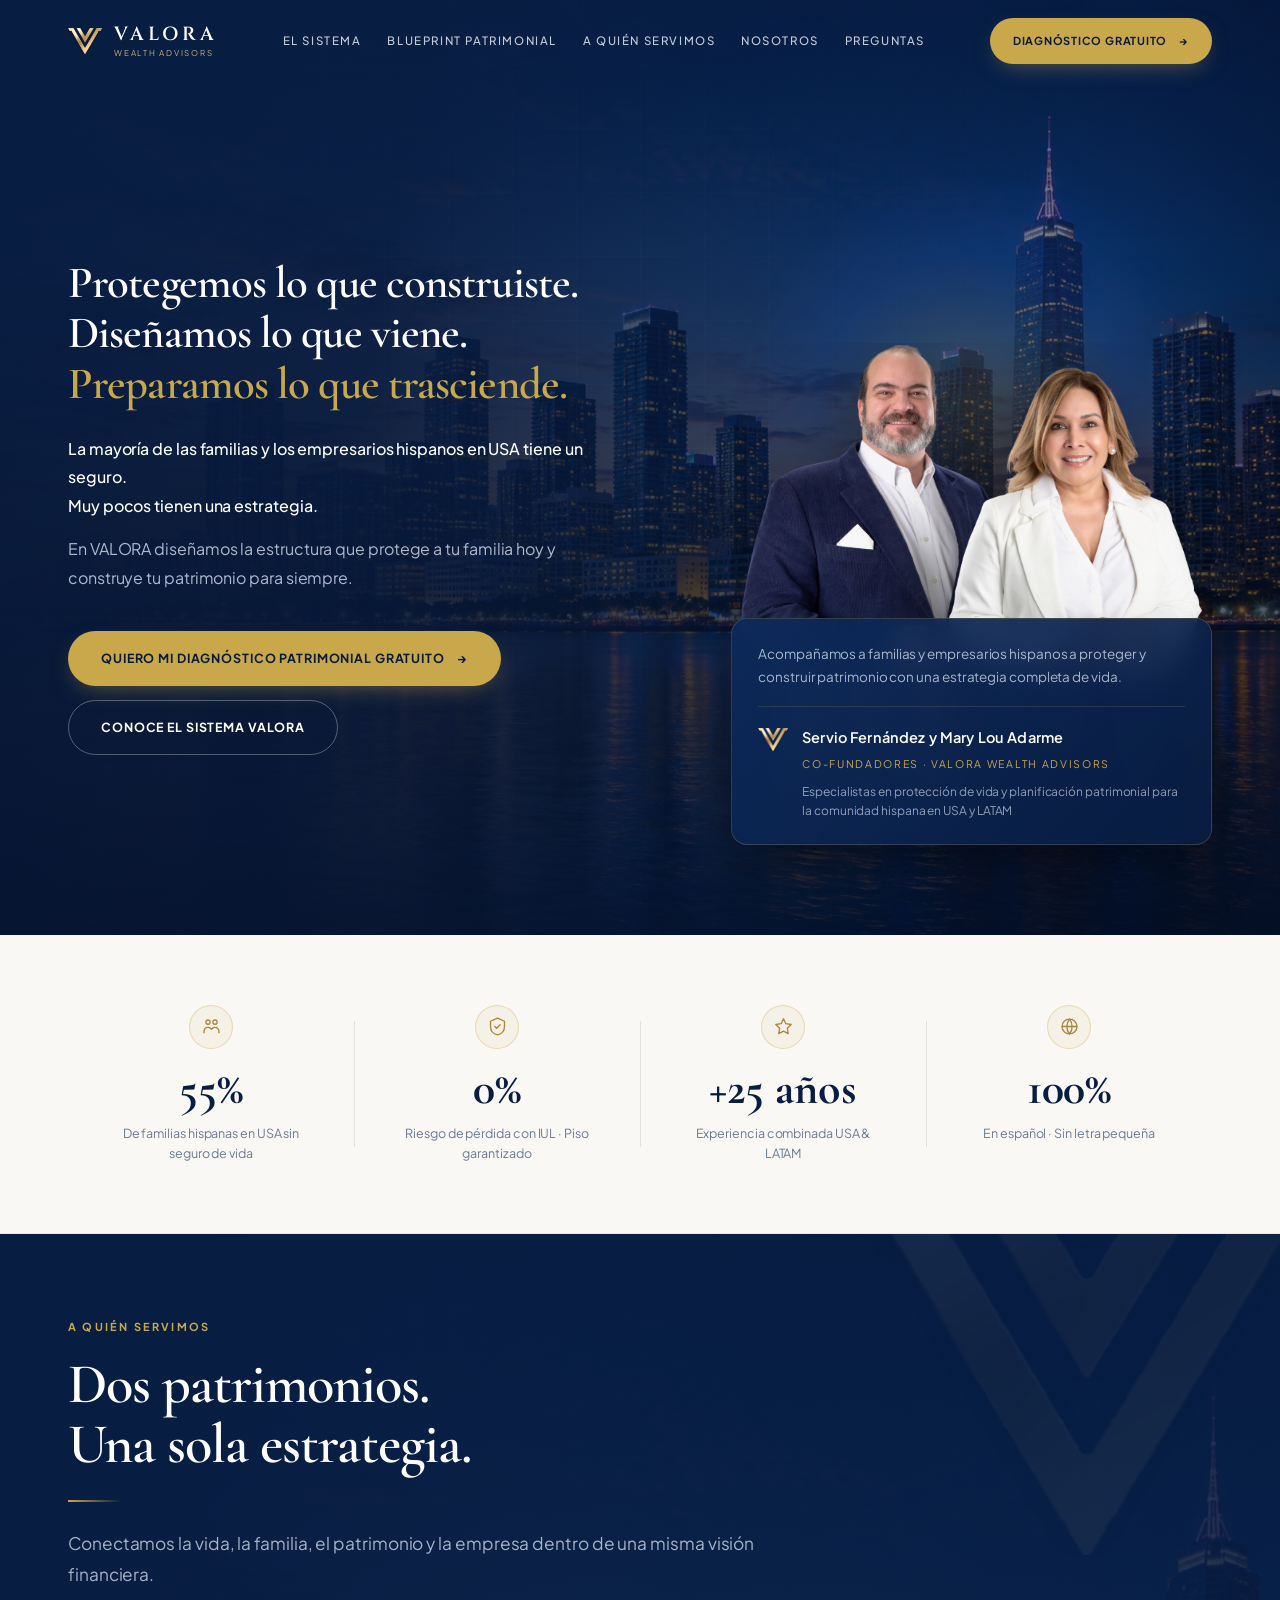
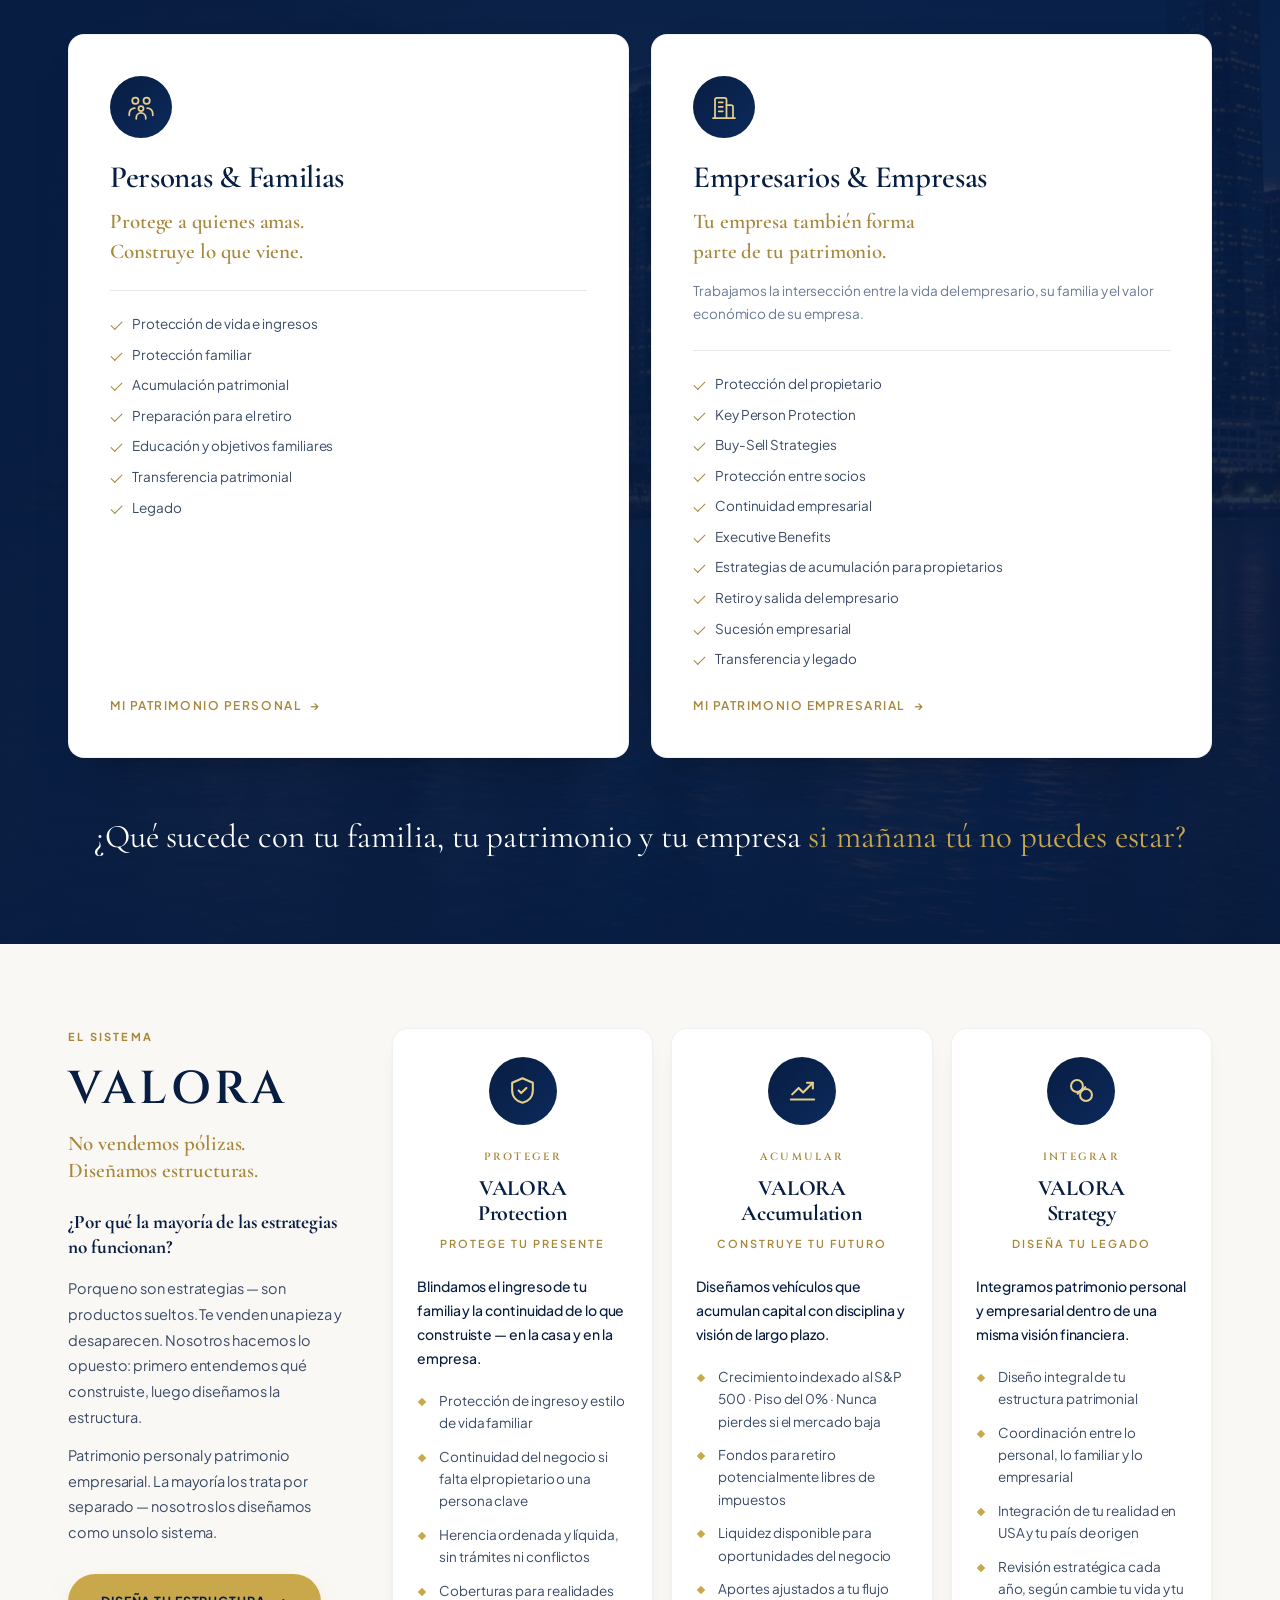
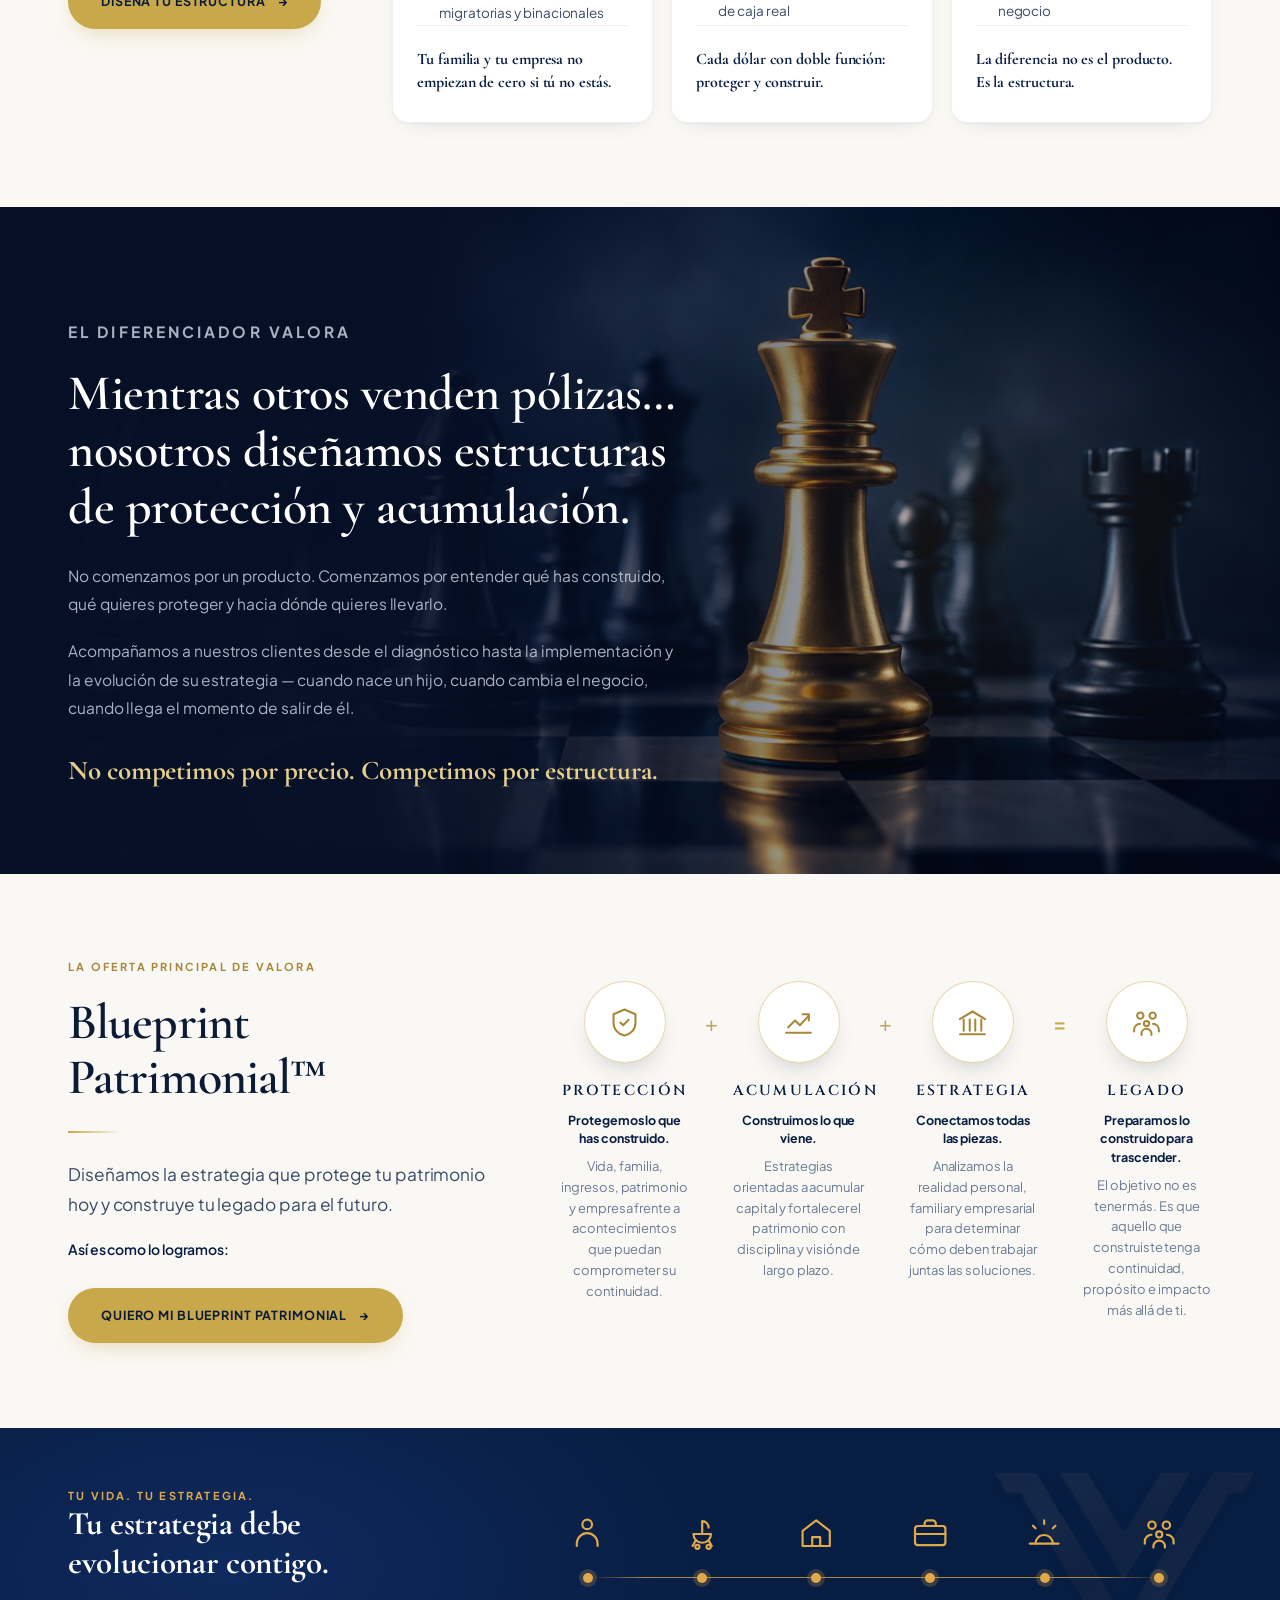
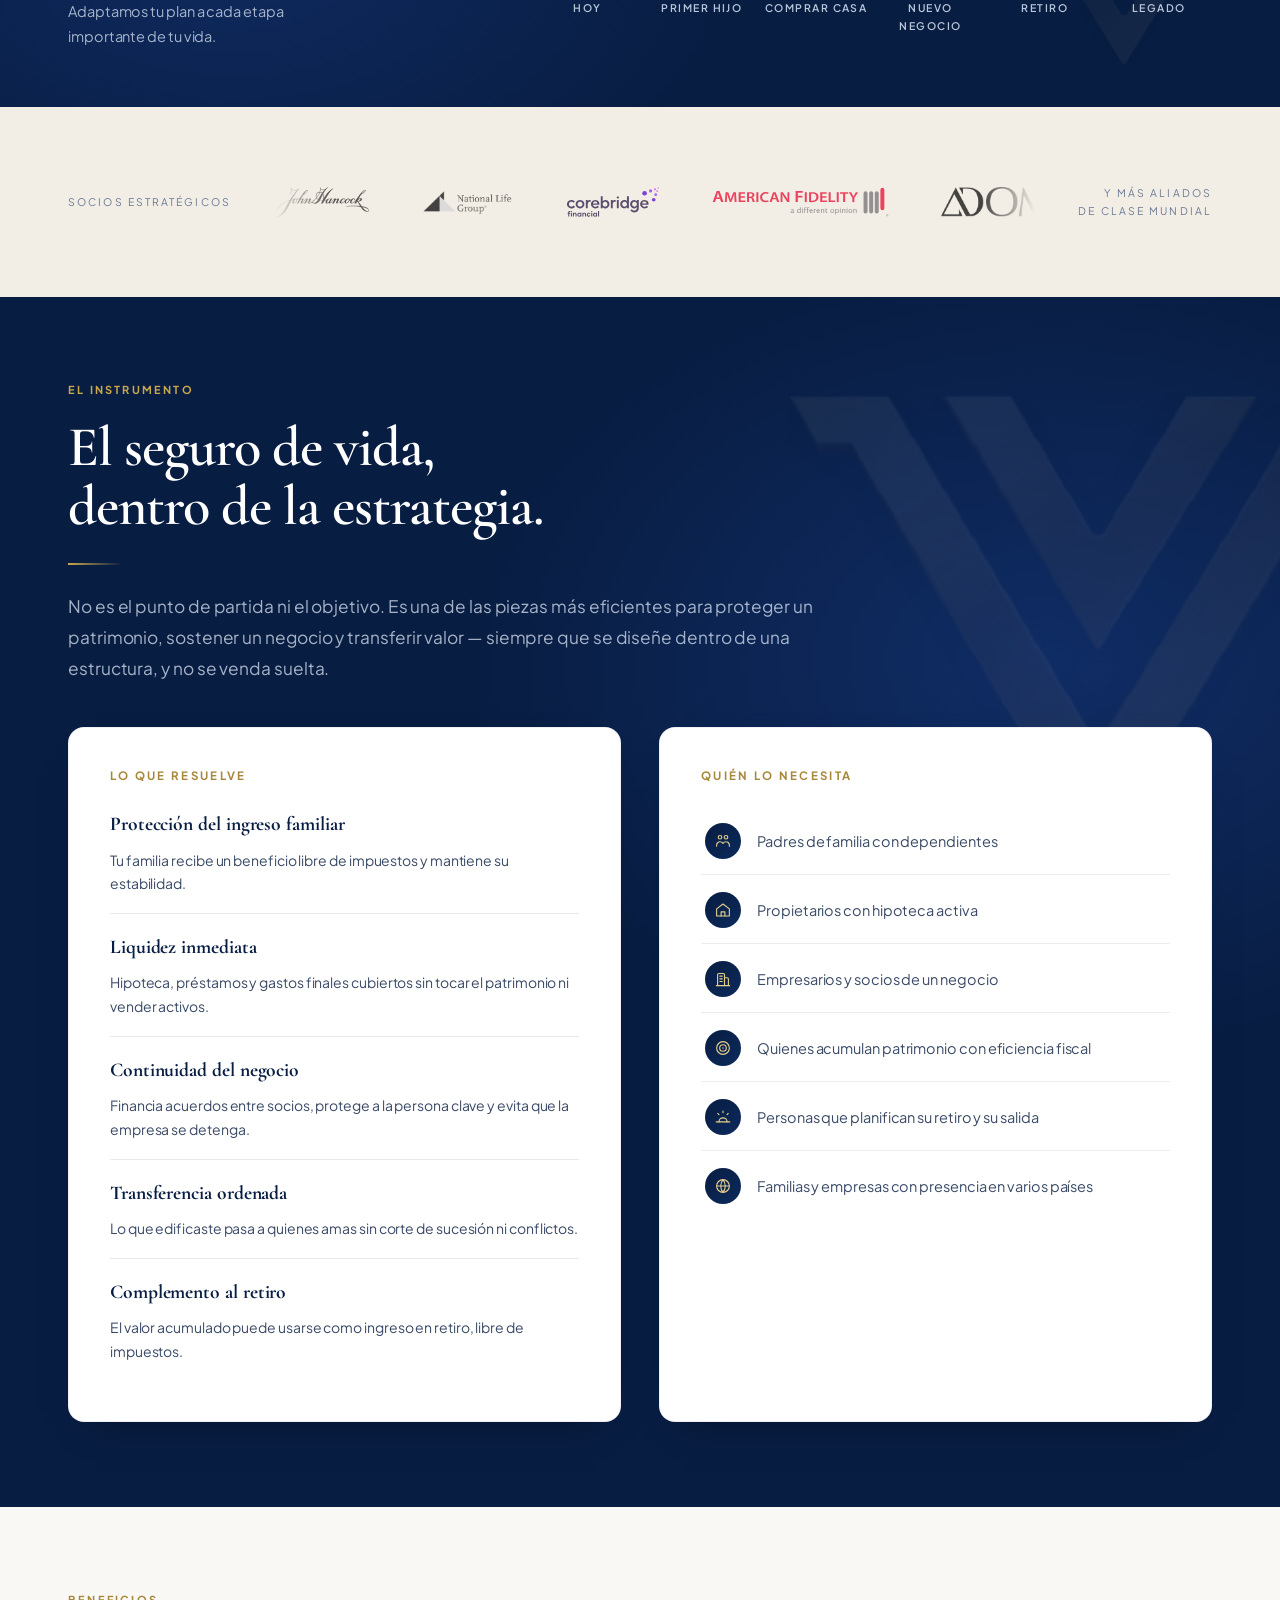
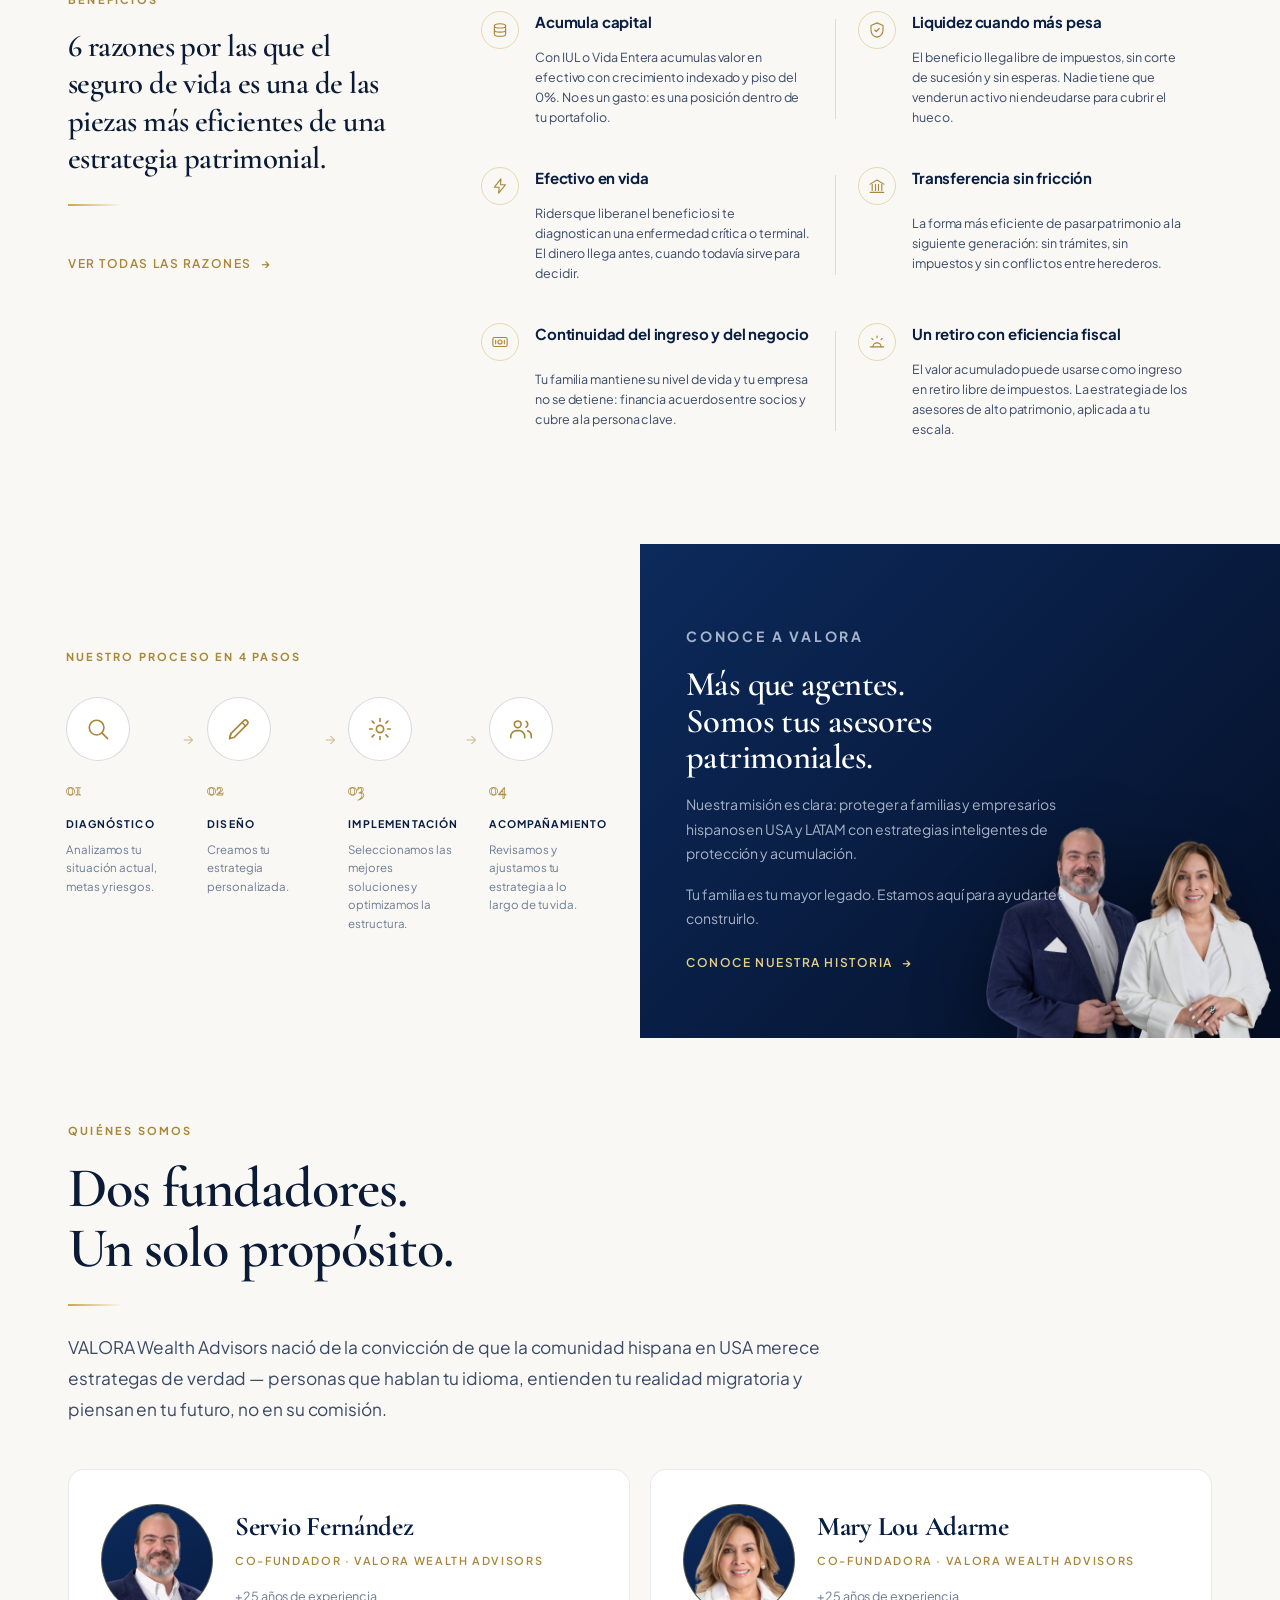
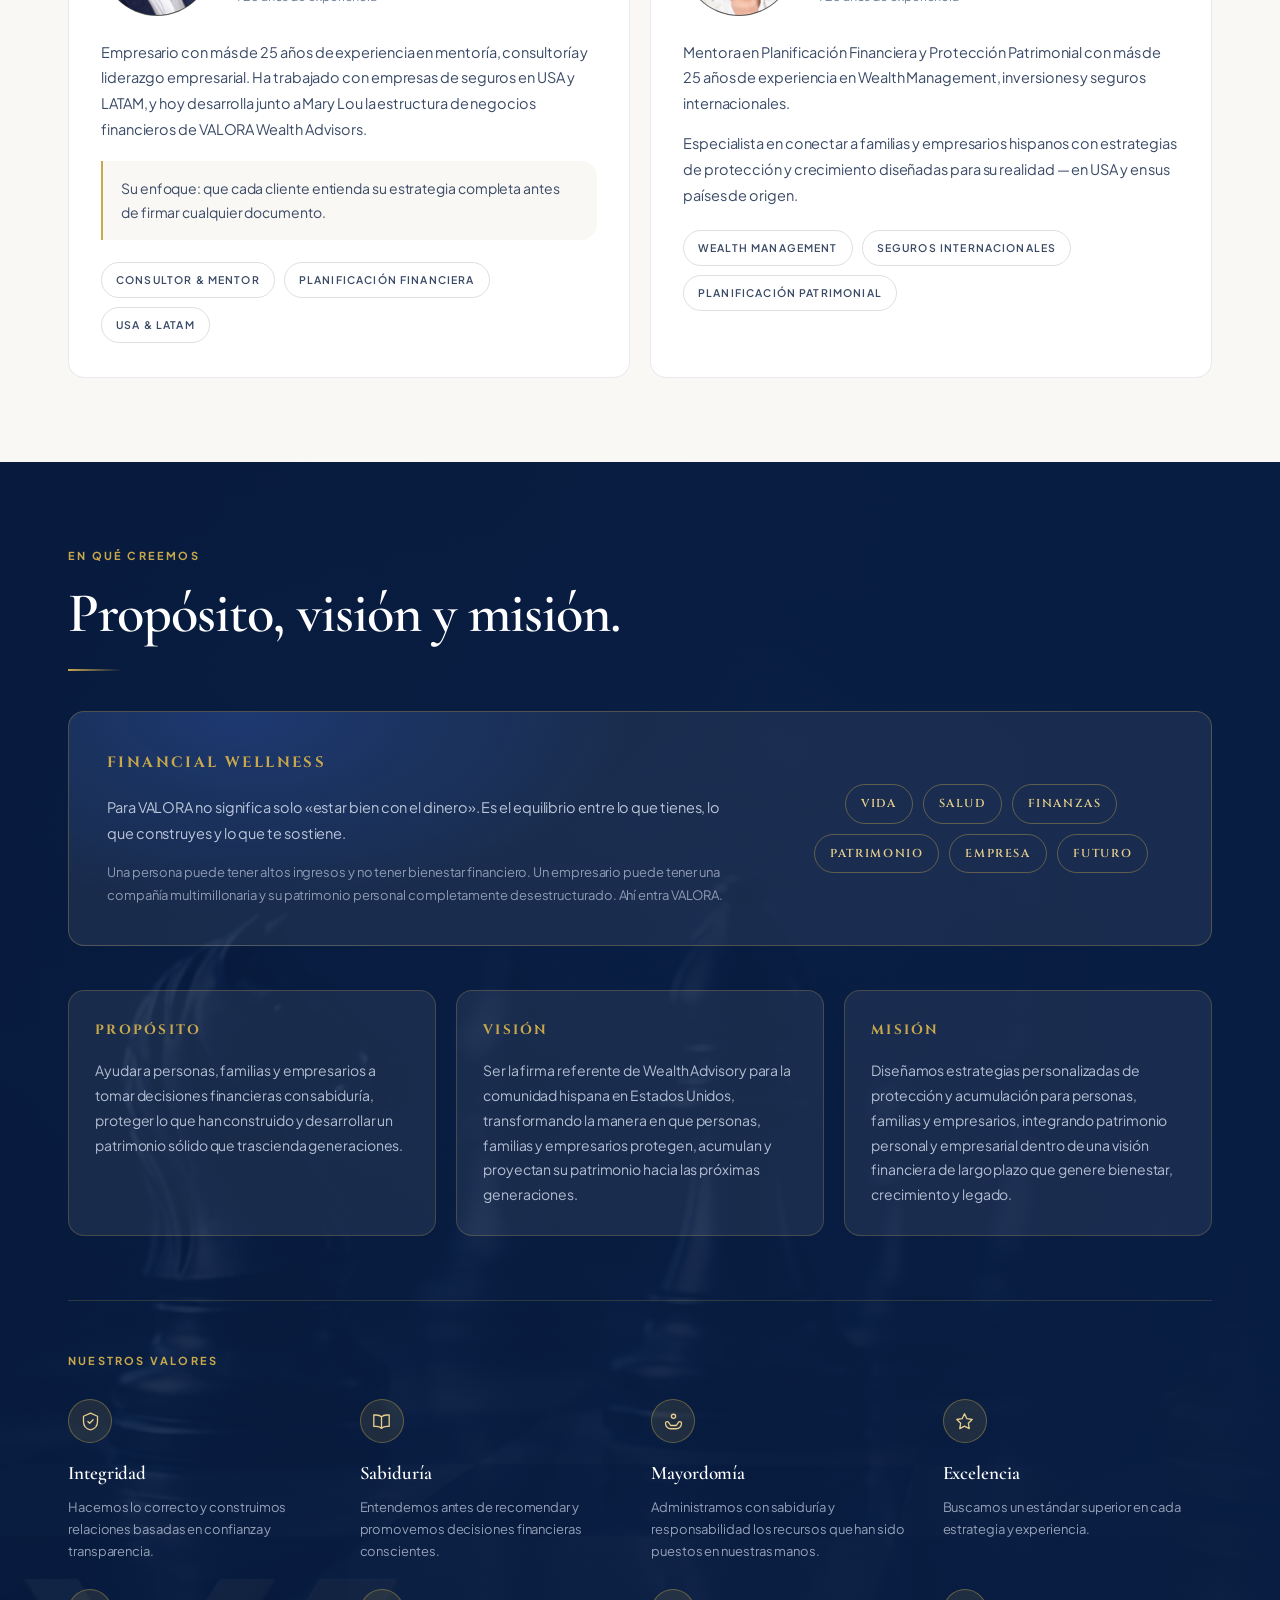
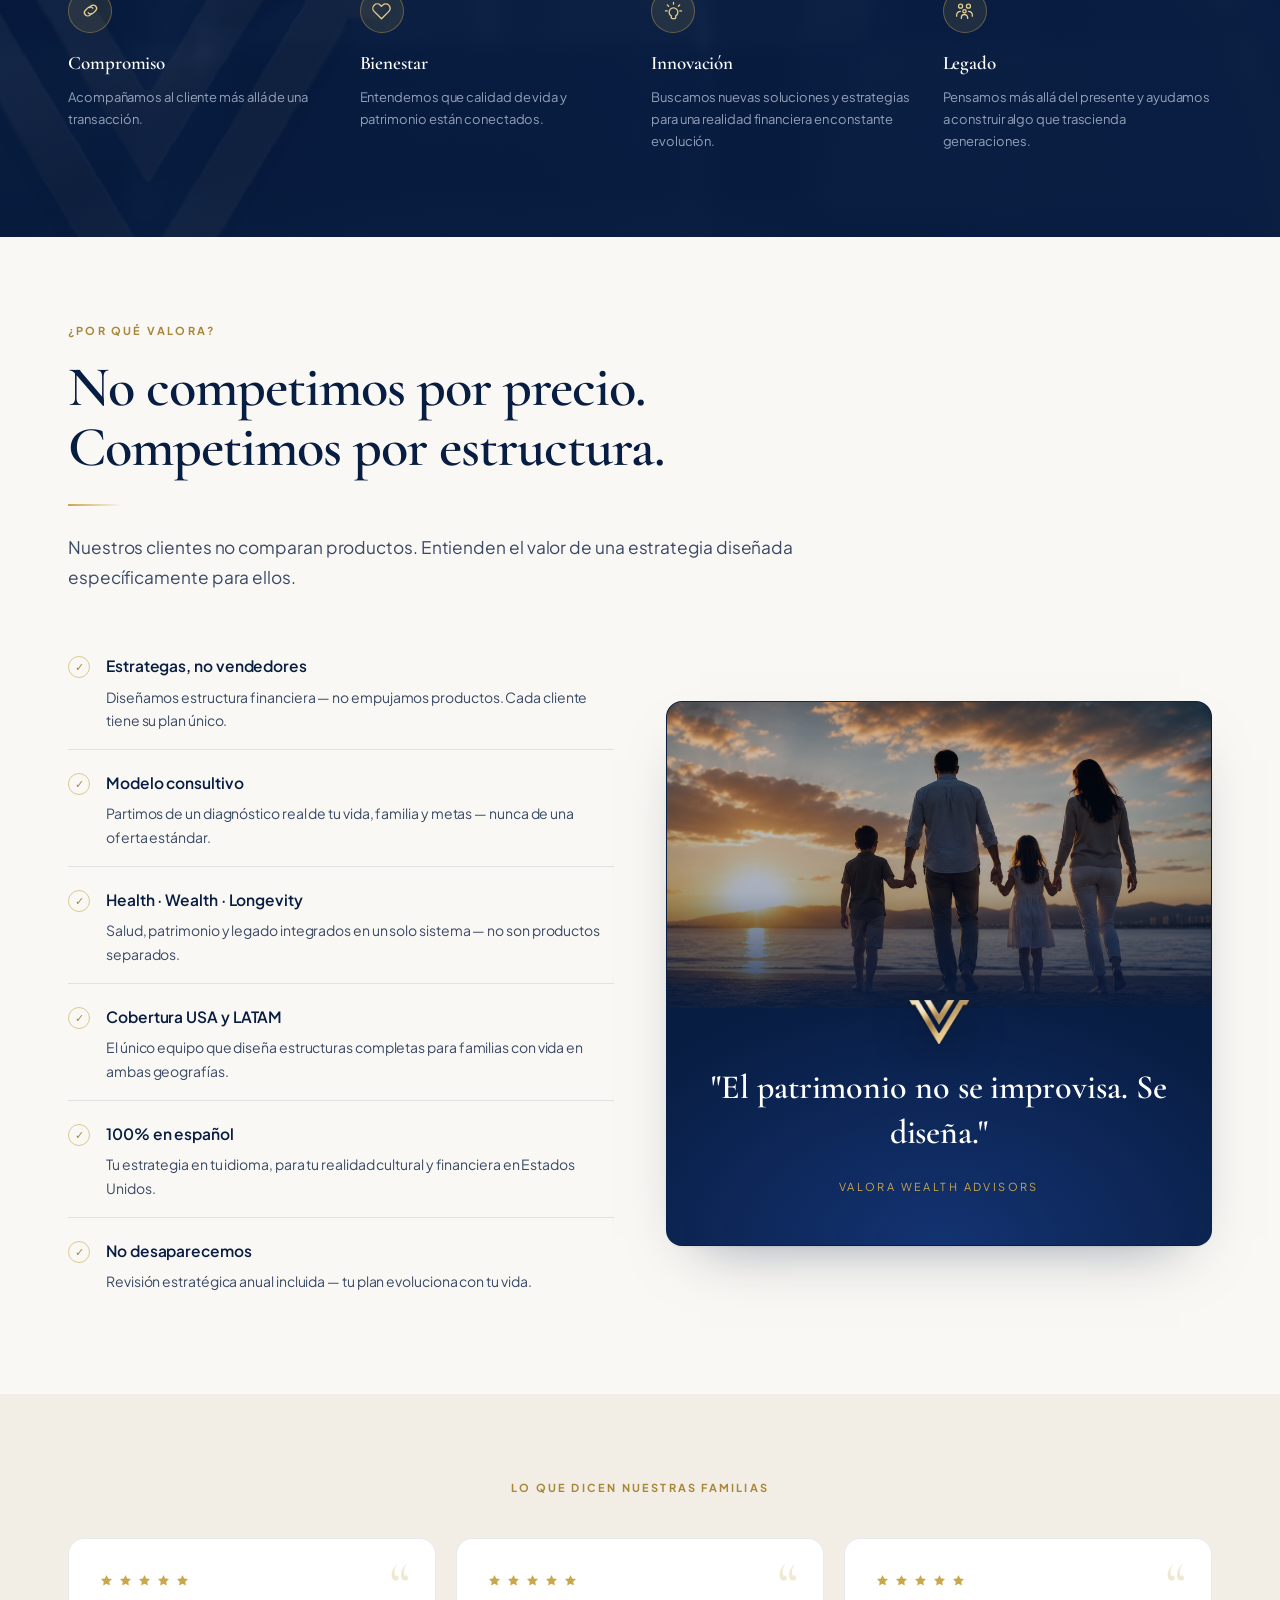
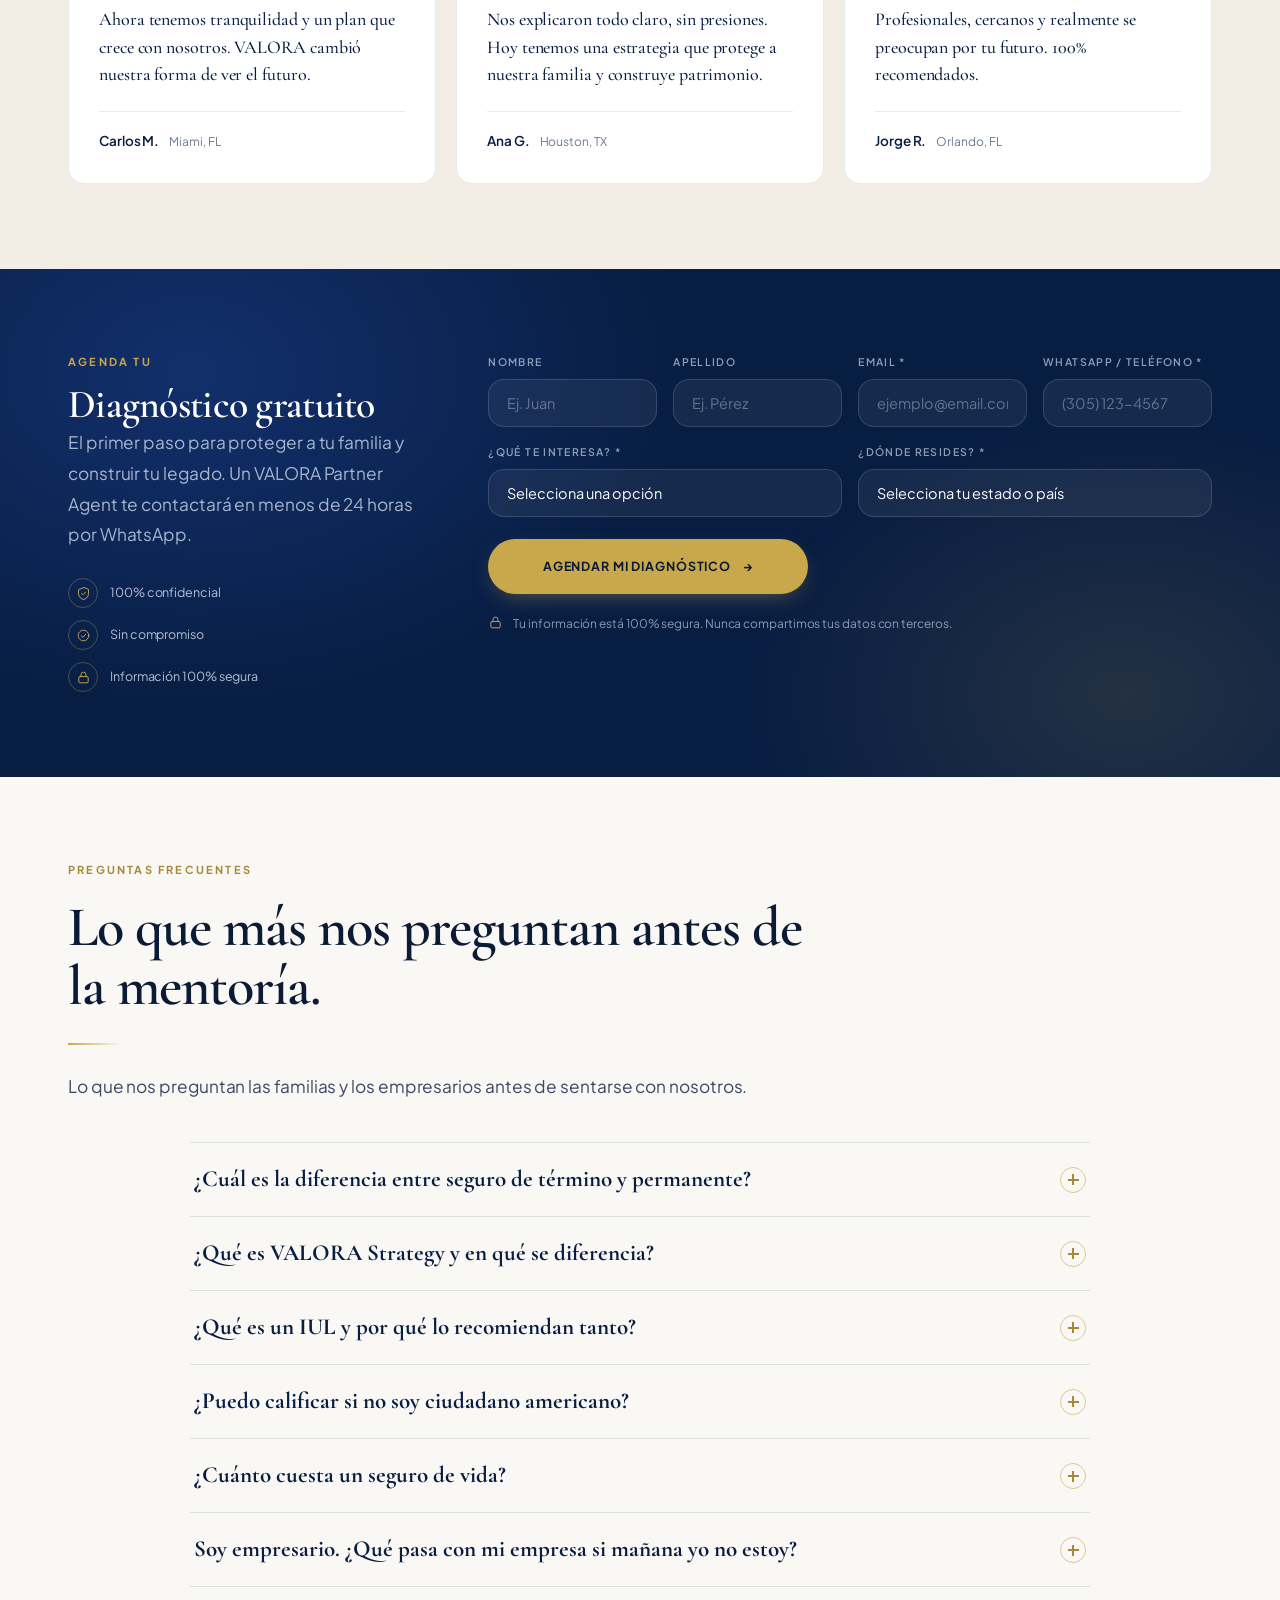
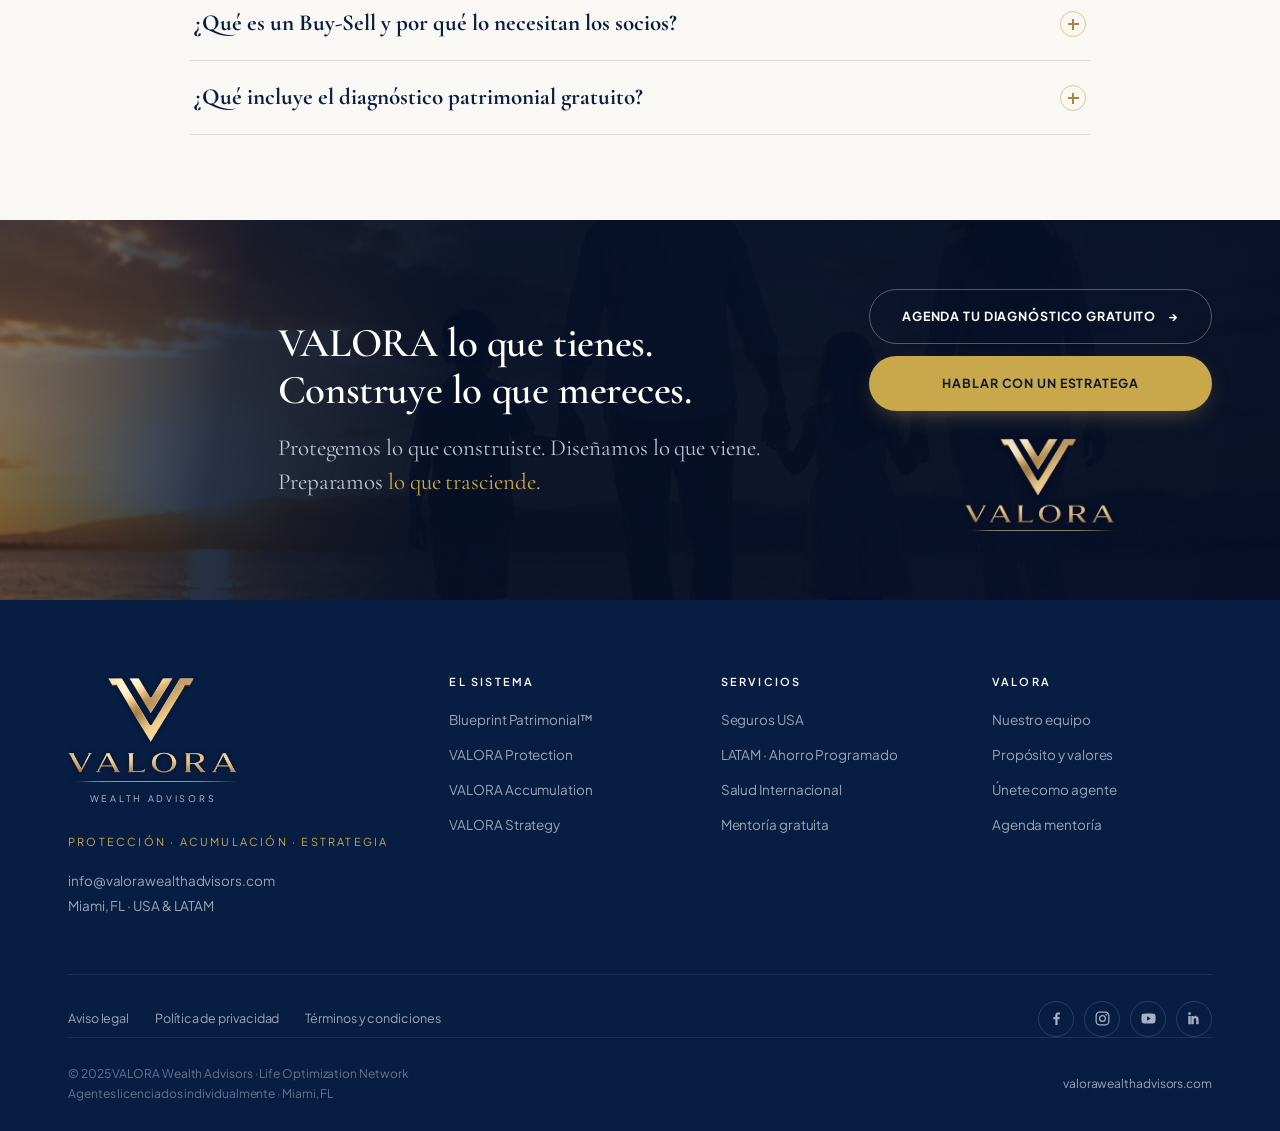
==== commit e038ad02: "Los socios estratégicos desfilan en una sola fila De dos filas estáticas de cuatro a un desfile cont" ====
--- a/index.html
+++ b/index.html
@@ -337,16 +337,32 @@
   <div class="wrap rv">
     <div class="carrier-band">
       <p class="carrier-label">Socios estratégicos</p>
-      <ul class="carrier-list">
-        <li class="c-jh"><img src="/assets/carriers/john-hancock.svg" alt="John Hancock" loading="lazy"></li>
-        <li class="c-nlg"><img src="/assets/carriers/national-life.png" alt="National Life Group" loading="lazy"></li>
-        <li class="c-cb"><img src="/assets/carriers/corebridge.svg" alt="Corebridge Financial" loading="lazy"></li>
-        <li class="c-af"><img src="/assets/carriers/american-fidelity.svg" alt="American Fidelity" loading="lazy"></li>
-        <li class="c-dom"><img src="/assets/carriers/dominion.webp" alt="Dominion Capital Strategies" loading="lazy"></li>
-        <li class="c-vumi"><img src="/assets/carriers/vumi.svg" alt="VUMI" loading="lazy"></li>
-        <li class="c-it"><img src="/assets/carriers/investors-trust.png" alt="Investors Trust" loading="lazy"></li>
-        <li class="c-mt"><img src="/assets/carriers/manhattan-trust.svg" alt="Manhattan Trust" loading="lazy"></li>
-      </ul>
+
+      <div class="carrier-desfile">
+        <div class="carrier-cinta">
+        <ul class="carrier-list">
+          <li class="c-jh"><img src="/assets/carriers/john-hancock.svg" alt="John Hancock" loading="lazy"></li>
+          <li class="c-nlg"><img src="/assets/carriers/national-life.png" alt="National Life Group" loading="lazy"></li>
+          <li class="c-cb"><img src="/assets/carriers/corebridge.svg" alt="Corebridge Financial" loading="lazy"></li>
+          <li class="c-af"><img src="/assets/carriers/american-fidelity.svg" alt="American Fidelity" loading="lazy"></li>
+          <li class="c-dom"><img src="/assets/carriers/dominion.webp" alt="Dominion Capital Strategies" loading="lazy"></li>
+          <li class="c-vumi"><img src="/assets/carriers/vumi.svg" alt="VUMI" loading="lazy"></li>
+          <li class="c-it"><img src="/assets/carriers/investors-trust.png" alt="Investors Trust" loading="lazy"></li>
+          <li class="c-mt"><img src="/assets/carriers/manhattan-trust.svg" alt="Manhattan Trust" loading="lazy"></li>
+        </ul>
+        <ul class="carrier-list" aria-hidden="true">
+          <li class="c-jh"><img src="/assets/carriers/john-hancock.svg" alt="" loading="lazy"></li>
+          <li class="c-nlg"><img src="/assets/carriers/national-life.png" alt="" loading="lazy"></li>
+          <li class="c-cb"><img src="/assets/carriers/corebridge.svg" alt="" loading="lazy"></li>
+          <li class="c-af"><img src="/assets/carriers/american-fidelity.svg" alt="" loading="lazy"></li>
+          <li class="c-dom"><img src="/assets/carriers/dominion.webp" alt="" loading="lazy"></li>
+          <li class="c-vumi"><img src="/assets/carriers/vumi.svg" alt="" loading="lazy"></li>
+          <li class="c-it"><img src="/assets/carriers/investors-trust.png" alt="" loading="lazy"></li>
+          <li class="c-mt"><img src="/assets/carriers/manhattan-trust.svg" alt="" loading="lazy"></li>
+        </ul>
+        </div>
+      </div>
+
       <p class="carrier-more">Y más aliados<br>de clase mundial</p>
     </div>
   </div>
--- a/styles.css
+++ b/styles.css
@@ -606,6 +606,8 @@
 @media (prefers-reduced-motion:reduce){
   .rv{opacity:1;transform:none;transition:none}
   html{scroll-behavior:auto}
+  .carrier-cinta{animation:none}
+  .carrier-desfile{overflow-x:auto}
 }
 
 /* =========================================================
@@ -884,9 +886,22 @@
   font-size:10.5px;letter-spacing:.2em;text-transform:uppercase;color:var(--ink-3);line-height:1.7;
 }
 .carrier-more{text-align:right}
-.carriers .carrier-list{gap:clamp(16px,2vw,30px) 0}
-.carriers .carrier-list li{flex:0 0 25%}
-.carriers .carrier-list img{height:clamp(22px,2.2vw,32px);max-width:82%}
+/* los socios desfilan en una sola fila, en bucle continuo */
+.carrier-desfile{
+  position:relative;overflow:hidden;
+  -webkit-mask-image:linear-gradient(90deg,transparent,#000 7%,#000 93%,transparent);
+  mask-image:linear-gradient(90deg,transparent,#000 7%,#000 93%,transparent);
+}
+.carrier-cinta{display:flex;width:max-content;animation:desfilar 38s linear infinite}
+.carrier-desfile:hover .carrier-cinta{animation-play-state:paused}
+@keyframes desfilar{from{transform:translateX(0)}to{transform:translateX(-50%)}}
+.carriers .carrier-list{
+  flex-wrap:nowrap;justify-content:flex-start;gap:clamp(30px,4vw,64px);
+  padding-right:clamp(30px,4vw,64px);
+}
+.carriers .carrier-list li{flex:0 0 auto}
+.carriers .carrier-list img{height:clamp(24px,2.4vw,34px);max-width:none;opacity:.72}
+.carriers .carrier-list li:hover img{opacity:1}
 
 /* ── Proceso: mitad clara con los pasos, mitad oscura con el equipo ── */
 .proceso{display:grid;grid-template-columns:1fr 1fr;align-items:stretch}
@@ -986,9 +1001,8 @@
   .sys-layout .cards-3{grid-template-columns:1fr}
   .proceso{grid-template-columns:1fr}
   .proceso-left .proceso-inner,.proceso-right .proceso-inner{max-width:var(--wrap);margin-inline:auto}
-  .carrier-band{grid-template-columns:1fr;text-align:center;gap:20px}
+  .carrier-band{grid-template-columns:1fr;text-align:center;gap:18px}
   .carrier-more{text-align:center}
-  .carriers .carrier-list li{flex:0 0 33.333%}
   .ben-grid{grid-template-columns:repeat(2,1fr)}
   .cierre-inner{grid-template-columns:1fr}
   .cierre-txt{padding-left:0}
@@ -1042,9 +1056,6 @@
   .field.f-2{grid-column:span 1}
 }
 
-@media (max-width:620px){
-  .carriers .carrier-list li{flex:0 0 50%}
-}
 
 .sys-cta{margin-top:28px}
 
@@ -1177,9 +1188,12 @@
 }
 .cre:hover{border-color:rgba(201,168,76,.55);background:rgba(255,255,255,.09);transform:translateY(-3px)}
 .cre-tag{
-  font-family:var(--brand);font-size:11px;font-weight:600;letter-spacing:.22em;
-  text-transform:uppercase;color:var(--gold);margin-bottom:14px;
-}
+  font-family:var(--brand);font-size:13.5px;font-weight:700;letter-spacing:.17em;
+  text-transform:uppercase;color:var(--gold);margin-bottom:16px;
+}
+/* el rótulo de Financial Wellness encabeza un bloque mayor */
+/* el color va explícito: .fw-txt p le ganaba al dorado de .cre-tag */
+.fw .cre-tag{font-size:15px;letter-spacing:.16em;margin-bottom:18px;color:var(--gold)}
 .cre p:last-child{font-size:14px;line-height:1.78;color:rgba(226,235,250,.76)}
 
 .valores{
@@ -1265,7 +1279,8 @@
 }
 .fw-txt p{font-size:14.5px;line-height:1.78;color:rgba(226,235,250,.8)}
 .fw-nota{margin-top:14px;font-size:13px !important;color:rgba(226,235,250,.58) !important}
-.fw-piezas{display:flex;flex-wrap:wrap;gap:9px}
+/* cada fila se centra respecto a la otra, no contra el borde */
+.fw-piezas{display:flex;flex-wrap:wrap;justify-content:center;gap:10px}
 .fw-piezas li{
   font-family:var(--brand);font-size:11.5px;font-weight:600;letter-spacing:.14em;text-transform:uppercase;
   padding:9px 15px;border-radius:99px;border:1px solid rgba(201,168,76,.4);color:var(--gold-light);
